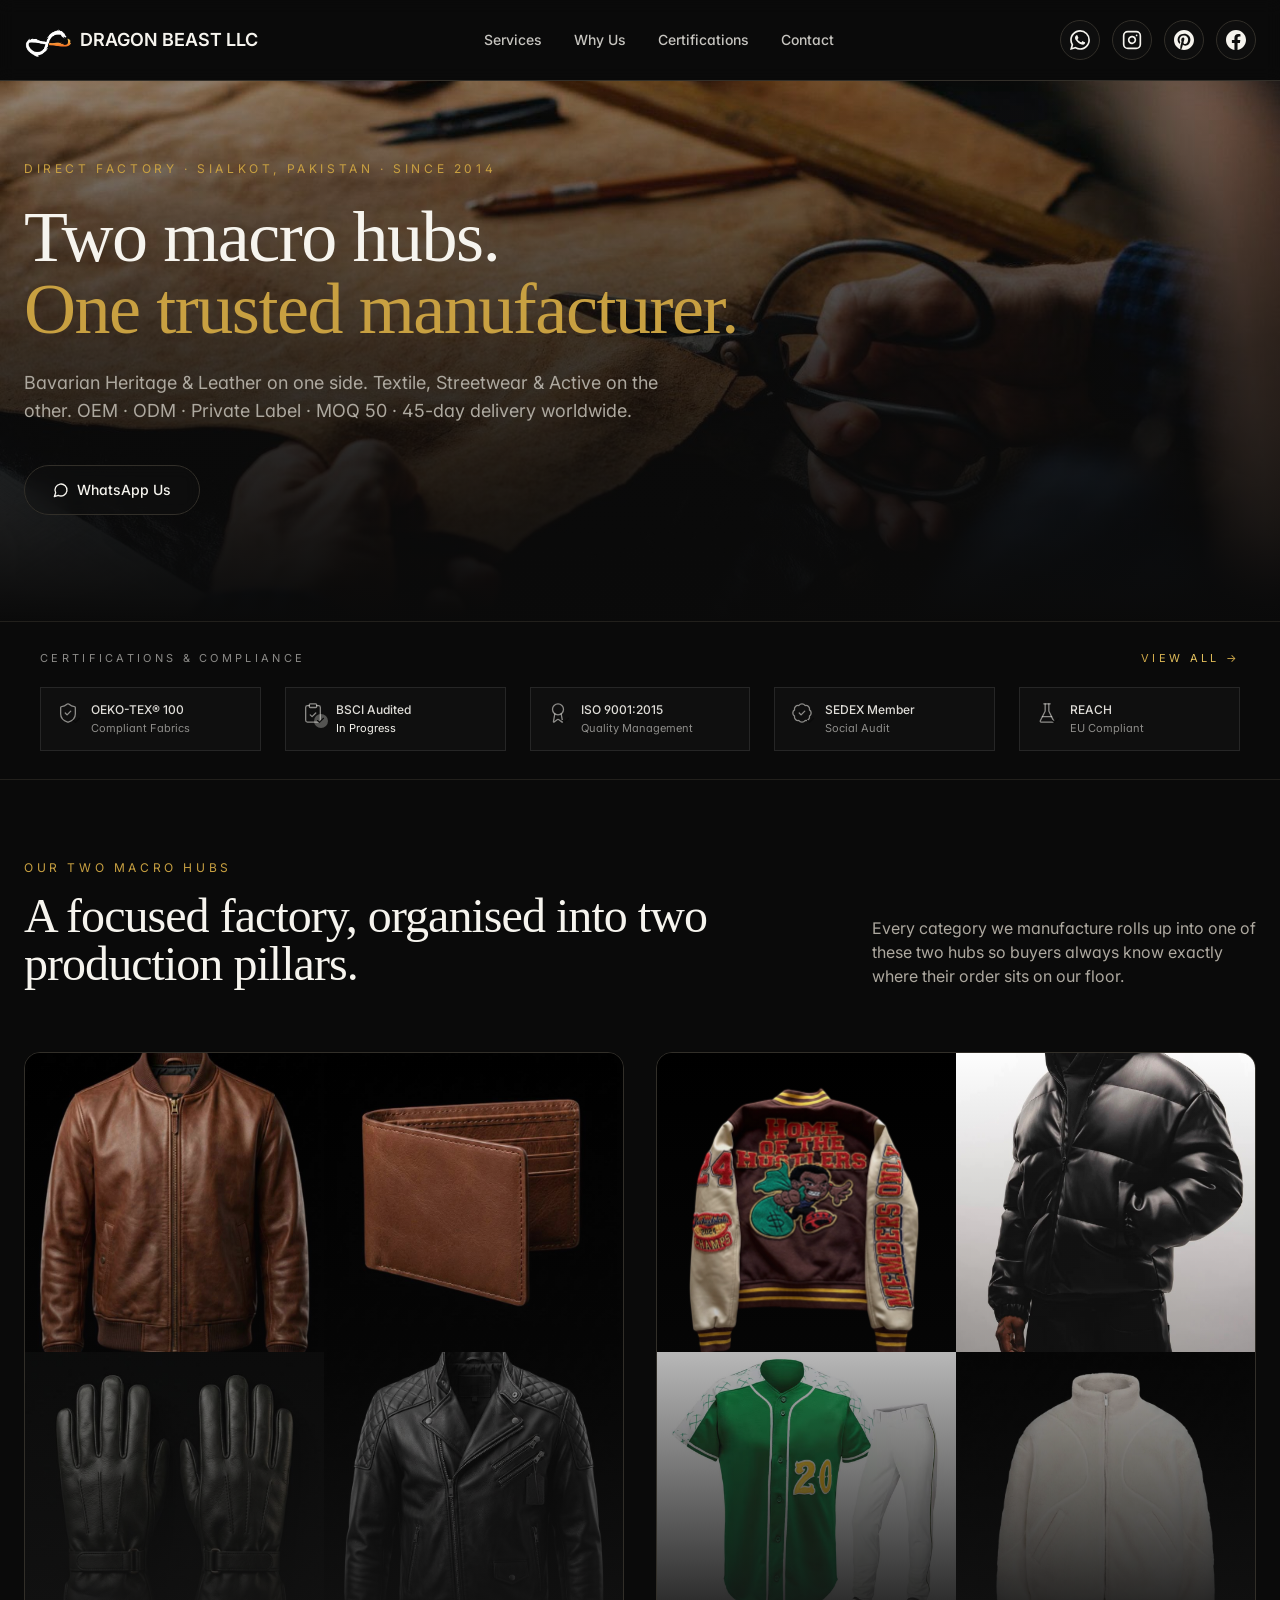
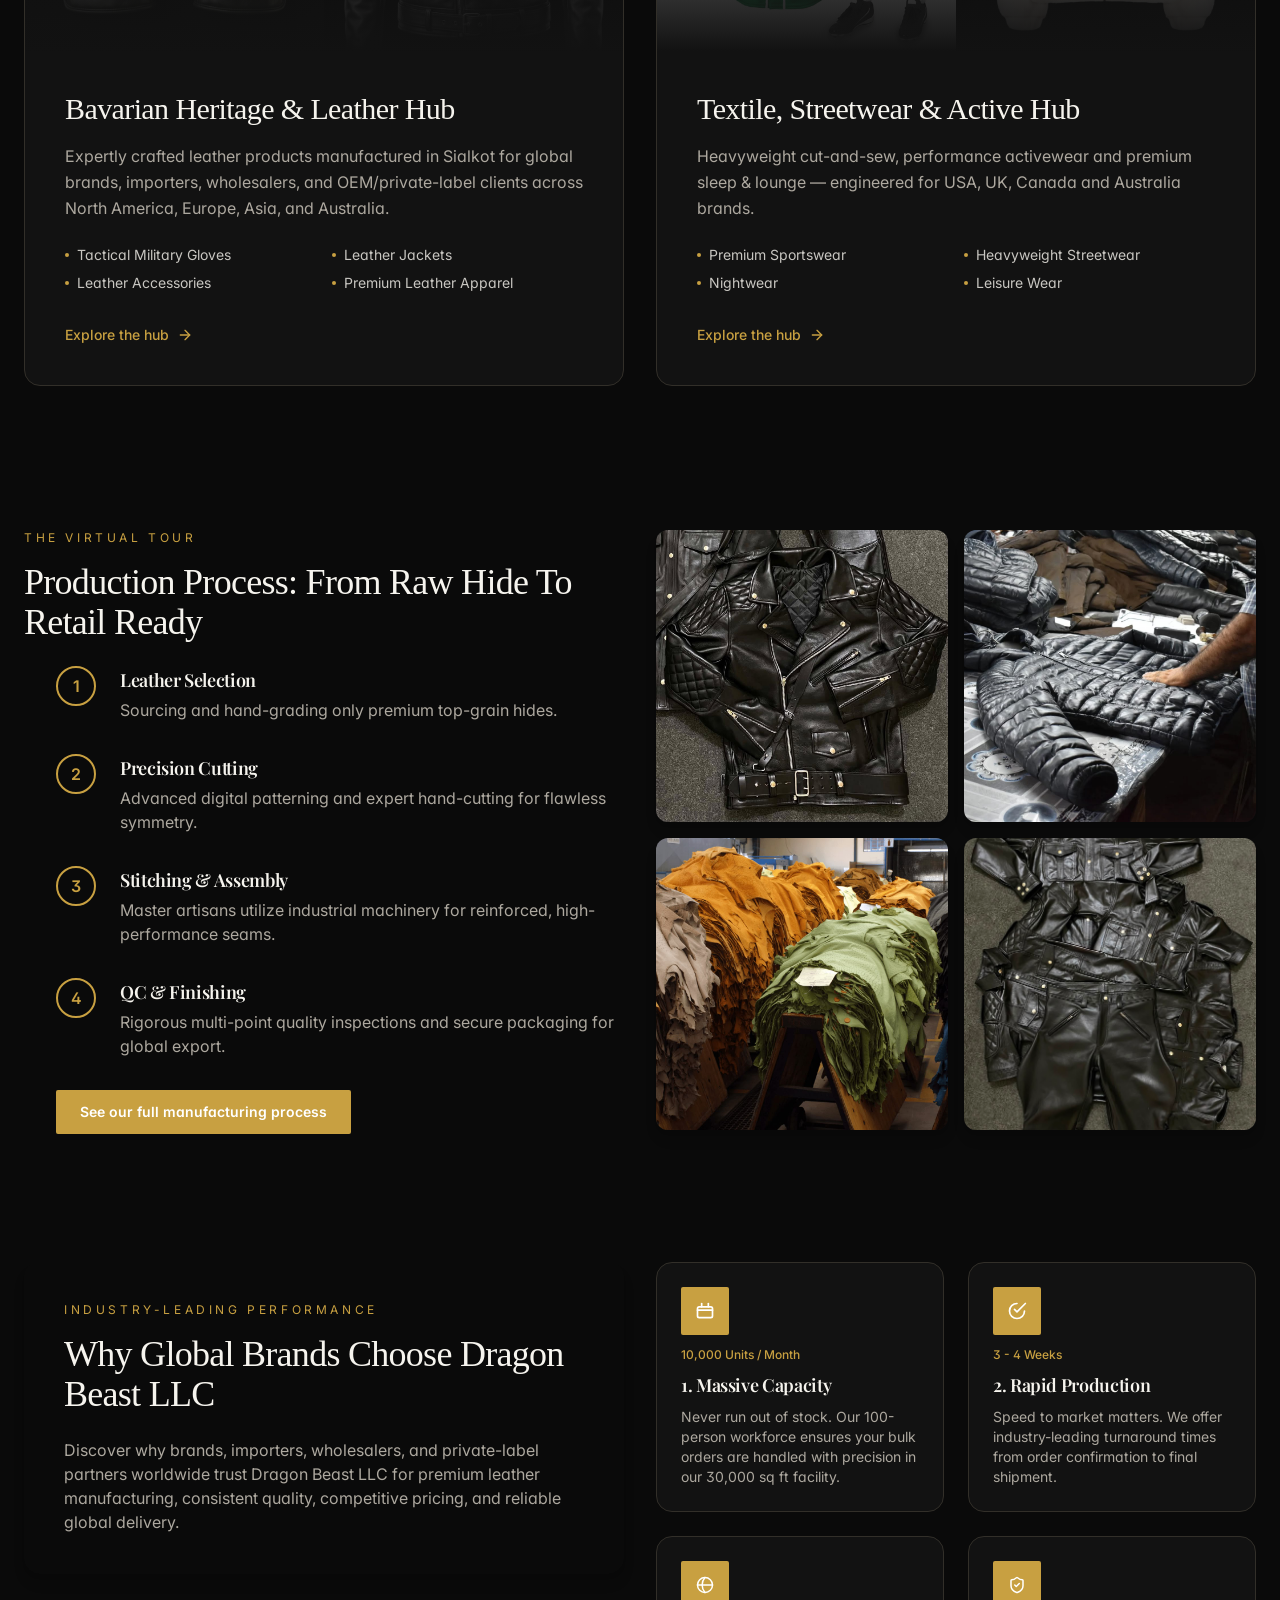
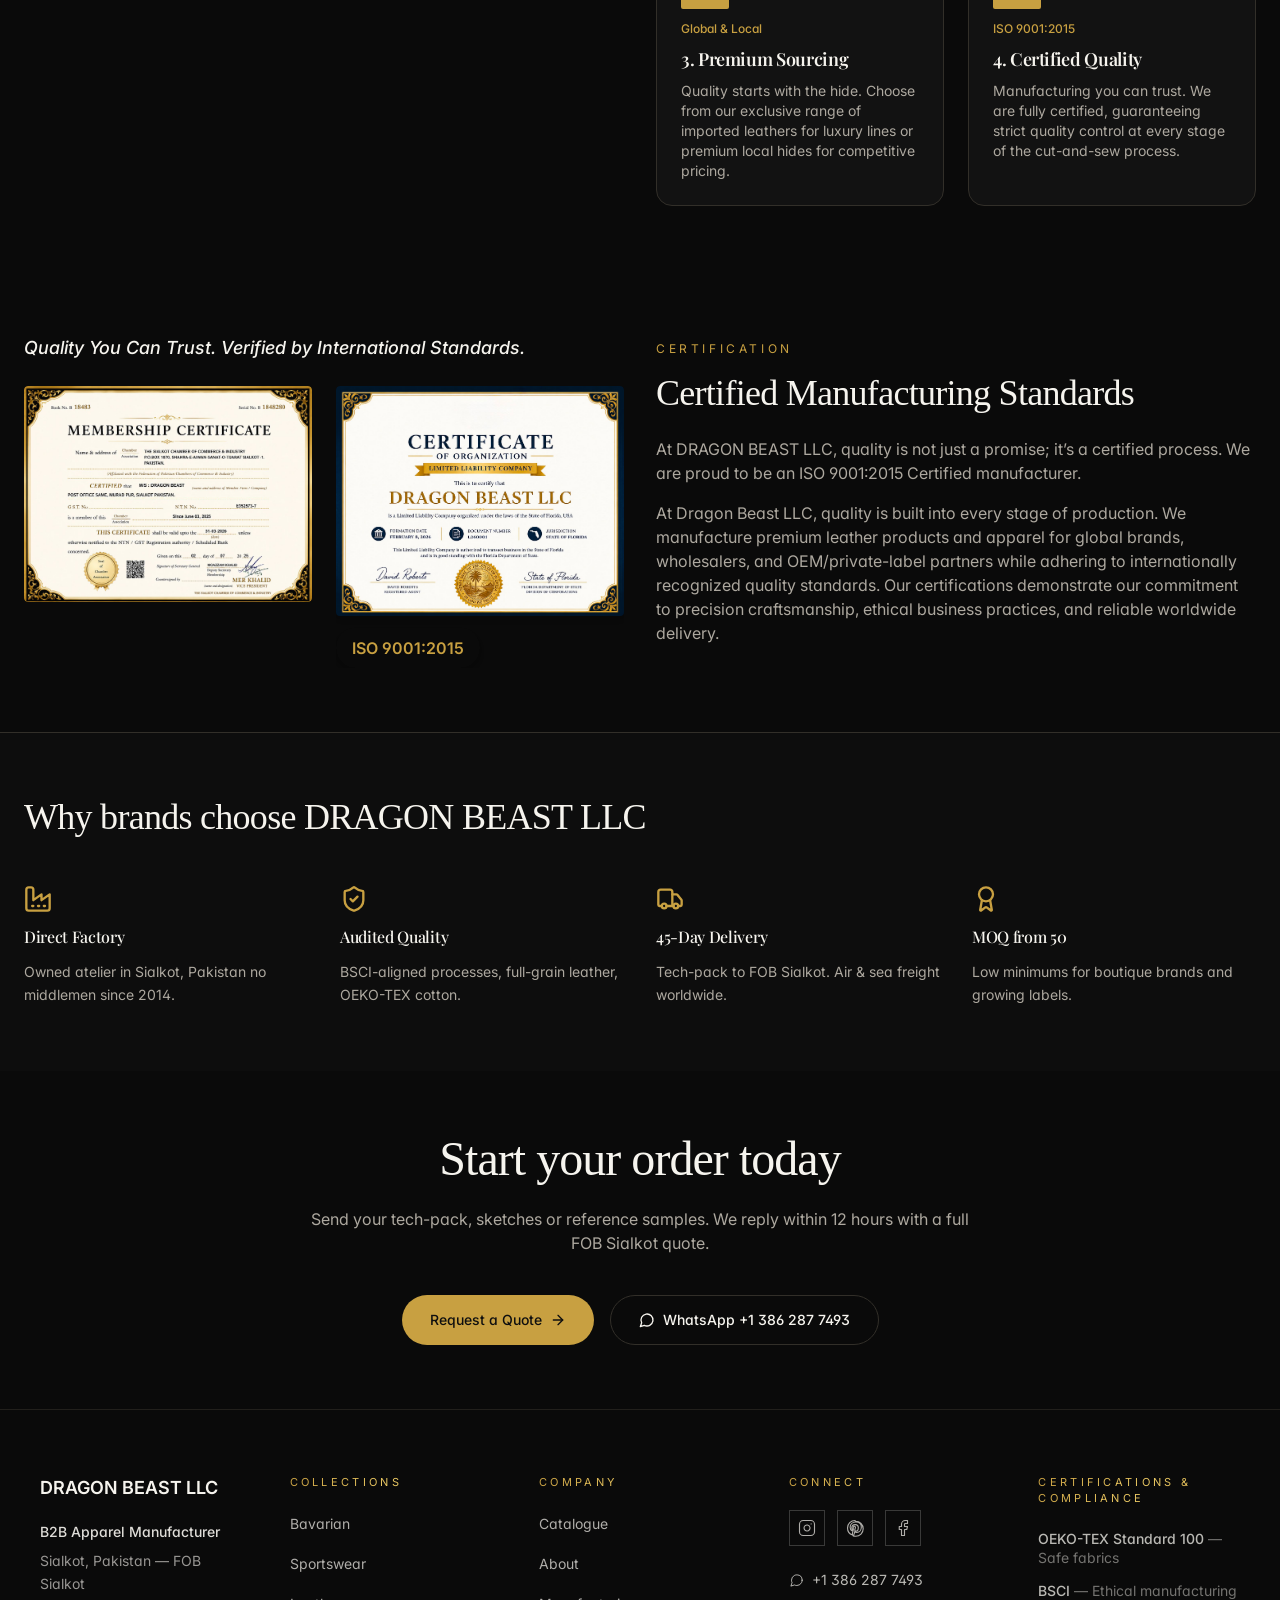
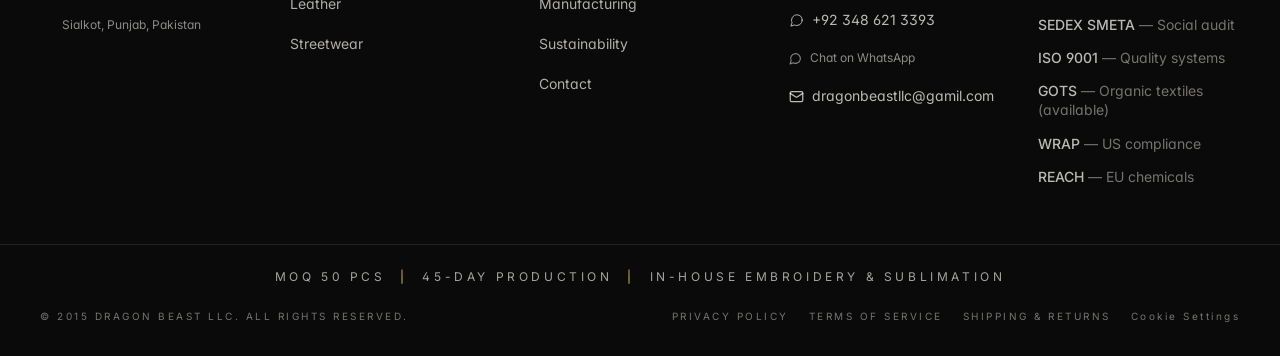
==== zayn/index.html @ 46dbbbf3 "Revert company name to single line on both desktop and mobile" ====
<!DOCTYPE html>
<html lang="en">

<head>
    <meta charset="UTF-8">
    <meta name="viewport" content="width=device-width,initial-scale=1">
    <title>DRAGON BEAST LLC — Premium Apparel Manufacturer, Sialkot</title>
    <meta name="description" content="OEM, ODM &amp; private-label apparel from Sialkot, Pakistan. Bavarian, sportswear, leather, streetwear, leisure &amp; nightwear — exported worldwide.">
    <meta name="author" content="DRAGON BEAST LLC">
    <meta name="keywords" content="apparel manufacturer Pakistan, Sialkot clothing factory, custom clothing manufacturer, OEM apparel manufacturer, ODM clothing supplier, private label apparel Pakistan, wholesale clothing manufacturer, leather jacket manufacturer Sialkot, leather garments exporter Pakistan, premium leatherwear manufacturer, custom leather jackets wholesale, lederhosen manufacturer, Bavarian wear supplier, dirndl manufacturer Pakistan, trachten clothing exporter, sportswear manufacturer Pakistan, custom tracksuits wholesale, gym wear manufacturer, activewear exporter Sialkot, streetwear manufacturer Pakistan, hoodies manufacturer wholesale, custom t-shirts manufacturer, leisurewear supplier, loungewear manufacturer, nightwear manufacturer Pakistan, pyjama manufacturer wholesale, fashion manufacturer Sialkot, garment factory Pakistan, clothing exporter worldwide, small MOQ clothing manufacturer, sustainable apparel manufacturer, ethical clothing factory Pakistan, sublimation printing Sialkot, embroidery clothing manufacturer">
    <meta name="robots" content="index, follow, max-image-preview:large, max-snippet:-1, max-video-preview:-1">
    <meta name="googlebot" content="index, follow">
    <meta name="geo.region" content="PK-PB">
    <meta name="geo.placename" content="Sialkot">
    <meta name="theme-color" content="#0a0a0a">
    <link rel="apple-touch-icon" href="/icon-512x512.png">
    <script>
        // Only expose PWA manifest on admin routes — keeps install option private
        (function() {
            if (location.pathname.toLowerCase().startsWith('/admin')) {
                var l = document.createElement('link');
                l.rel = 'manifest';
                l.href = '/manifest.webmanifest';
                document.head.appendChild(l);
            }
        })();
    </script>
    <link rel="canonical" href="https://www.dragonbeastllc.com/">
    <link rel="alternate" hreflang="en" href="https://www.dragonbeastllc.com/">
    <link rel="alternate" hreflang="de" href="https://www.dragonbeastllc.com/de">
    <link rel="alternate" hreflang="x-default" href="https://www.dragonbeastllc.com/">
    <link rel="preconnect" href="https://fonts.googleapis.com" crossorigin="">
    <link rel="preconnect" href="https://fonts.gstatic.com" crossorigin="">
    <link rel="dns-prefetch" href="https://www.google-analytics.com">
    <link rel="preload" as="style" href="https://fonts.googleapis.com/css2?family=Playfair+Display:wght@400;500;600;700;800;900&amp;family=Inter:wght@300;400;500;600;700&amp;display=swap" onload="this.onload=null;this.rel='stylesheet'"><noscript><link rel="stylesheet" href="https://fonts.googleapis.com/css2?family=Playfair+Display:wght@400;500;600;700;800;900&family=Inter:wght@300;400;500;600;700&display=swap"></noscript>
    <meta name="google-site-verification" content="7PF7PdEanKoQgSvUuCtQNd5hX1J5iLtkBfZZd-5zyyY">
    <script async="" src="https://www.googletagmanager.com/gtag/js?id=G-RV39YH4CPF"></script>
    <script async="" src="https://www.googletagmanager.com/gtag/js?id=AW-18279003993"></script>
    <script>
        window.dataLayer = window.dataLayer || [];

        function gtag() {
            dataLayer.push(arguments);
        }
        window.gtag = gtag;
        gtag('consent', 'default', {
            ad_storage: 'denied',
            ad_user_data: 'denied',
            ad_personalization: 'denied',
            analytics_storage: 'denied',
            functionality_storage: 'granted',
            security_storage: 'granted',
            wait_for_update: 500
        });
        gtag('js', new Date());
        gtag('config', 'G-RV39YH4CPF');
        gtag('config', 'AW-18279003993');
    </script>
    <meta property="og:title" content="DRAGON BEAST LLC — Premium Apparel Manufacturer from Sialkot">
    <meta property="og:description" content="OEM, ODM &amp; Private Label apparel manufacturing. Bavarian, sportswear, leather, streetwear &amp; more — exported worldwide from Sialkot, Pakistan.">
    <meta property="og:url" content="https://www.dragonbeastllc.com/">
    <meta property="og:site_name" content="DRAGON BEAST LLC">
    <meta property="og:type" content="website">
    <meta name="twitter:card" content="summary_large_image">
    <meta name="twitter:title" content="DRAGON BEAST LLC — Premium Apparel Manufacturer from Sialkot">
    <meta name="twitter:description" content="OEM, ODM &amp; Private Label apparel manufacturing exported worldwide.">
    <script type="application/ld+json">
        {
            "@context": "https://schema.org",
            "@type": "Organization",
            "name": "DRAGON BEAST LLC",
            "url": "https://www.dragonbeastllc.com/",
            "logo": "https://www.dragonbeastllc.com/favicon.ico",
            "description": "OEM, ODM and private-label apparel manufacturer based in Sialkot, Pakistan. Bavarian wear, sportswear, leatherwear, streetwear, leisurewear and nightwear exported worldwide.",
            "telephone": "+923204110066",
            "address": {
                "@type": "PostalAddress",
                "addressLocality": "Sialkot",
                "addressRegion": "Punjab",
                "addressCountry": "PK"
            },
            "sameAs": [
                "https://www.instagram.com/dragonbeastllc/",
                "https://www.pinterest.com/Dragon_beast__/pins/",
                "https://www.facebook.com/bzazindustries"
            ]
        }
    </script>
    <script type="application/ld+json">
        {
            "@context": "https://schema.org",
            "@type": "WebSite",
            "name": "DRAGON BEAST LLC",
            "url": "https://www.dragonbeastllc.com/",
            "potentialAction": {
                "@type": "SearchAction",
                "target": "https://www.dragonbeastllc.com/products?q={search_term_string}",
                "query-input": "required name=search_term_string"
            }
        }
    </script>
    <script type="application/ld+json">
        {
            "@context": "https://schema.org",
            "@type": ["LocalBusiness", "ClothingStore"],
            "@id": "https://www.dragonbeastllc.com/#localbusiness",
            "name": "DRAGON BEAST LLC",
            "alternateName": "DRAGON BEAST LLC",
            "legalName": "DRAGON BEAST LLC",
            "image": [
                "https://www.dragonbeastllc.com/og-image.jpg",
                "https://www.dragonbeastllc.com/favicon.ico"
            ],
            "logo": "https://www.dragonbeastllc.com/favicon.ico",
            "url": "https://www.dragonbeastllc.com/",
            "telephone": "+923204110066",
            "email": "dragonbeastllc@gamil.com",
            "priceRange": "$$",
            "slogan": "Premium apparel manufacturing — OEM, ODM and Private Label, exported worldwide.",
            "description": "Premium apparel manufacturer in Sialkot, Pakistan — OEM, ODM and private-label sportswear, leatherwear, streetwear, Bavarian wear, leisurewear and nightwear. Worldwide export to Germany, Austria, UK, USA, UAE and the EU.",
            "foundingDate": "2015",
            "numberOfEmployees": {
                "@type": "QuantitativeValue",
                "minValue": 50,
                "maxValue": 200
            },
            "paymentAccepted": "Bank Transfer, Wire Transfer, Western Union, PayPal, Letter of Credit",
            "currenciesAccepted": "USD, EUR, GBP, AED, PKR",
            "address": {
                "@type": "PostalAddress",
                "streetAddress": "Sialkot Industrial Area",
                "addressLocality": "Sialkot",
                "addressRegion": "Punjab",
                "postalCode": "51310",
                "addressCountry": "PK"
            },
            "geo": {
                "@type": "GeoCoordinates",
                "latitude": 32.4945,
                "longitude": 74.5229
            },
            "openingHoursSpecification": [{
                "@type": "OpeningHoursSpecification",
                "dayOfWeek": ["Monday", "Tuesday", "Wednesday", "Thursday", "Friday", "Saturday"],
                "opens": "09:00",
                "closes": "18:00"
            }],
            "areaServed": [{
                    "@type": "Country",
                    "name": "United States"
                },
                {
                    "@type": "Country",
                    "name": "United Kingdom"
                },
                {
                    "@type": "Country",
                    "name": "Germany"
                },
                {
                    "@type": "Country",
                    "name": "Austria"
                },
                {
                    "@type": "Country",
                    "name": "Netherlands"
                },
                {
                    "@type": "Country",
                    "name": "Belgium"
                },
                {
                    "@type": "Country",
                    "name": "United Arab Emirates"
                },
                {
                    "@type": "Country",
                    "name": "Australia"
                },
                {
                    "@type": "Country",
                    "name": "Canada"
                },
                {
                    "@type": "Country",
                    "name": "France"
                },
                {
                    "@type": "Country",
                    "name": "Italy"
                },
                {
                    "@type": "Country",
                    "name": "Saudi Arabia"
                },
                {
                    "@type": "Country",
                    "name": "Switzerland"
                }
            ],
            "contactPoint": [{
                    "@type": "ContactPoint",
                    "telephone": "+923204110066",
                    "contactType": "sales",
                    "email": "dragonbeastllc@gamil.com",
                    "areaServed": ["US", "GB", "DE", "AT", "NL", "BE", "AE", "AU", "CA", "FR", "IT", "SA", "CH", "PK"],
                    "availableLanguage": ["English", "Urdu", "German"]
                },
                {
                    "@type": "ContactPoint",
                    "telephone": "+923204110066",
                    "contactType": "customer support",
                    "email": "dragonbeastllc@gamil.com",
                    "availableLanguage": ["English", "Urdu"]
                },
                {
                    "@type": "ContactPoint",
                    "telephone": "+923486213393",
                    "contactType": "sales",
                    "email": "dragonbeastllc@gamil.com",
                    "availableLanguage": ["English", "Urdu"]
                }
            ],
            "knowsAbout": [
                "OEM apparel manufacturing",
                "ODM private label clothing",
                "Custom sportswear production",
                "Lederhosen and Dirndl manufacturing",
                "Bavarian Trachten production",
                "Leather jacket manufacturing",
                "Streetwear cut and sew",
                "Heavyweight hoodies",
                "Cashmere loungewear",
                "Mulberry silk pajamas",
                "Sublimation printing",
                "Embroidery and tech-pack development"
            ],
            "makesOffer": [{
                    "@type": "Offer",
                    "name": "Bavarian Wear",
                    "url": "https://www.dragonbeastllc.com/products/bavarian-wear"
                },
                {
                    "@type": "Offer",
                    "name": "Sportswear",
                    "url": "https://www.dragonbeastllc.com/products/sportswear"
                },
                {
                    "@type": "Offer",
                    "name": "Leatherwear",
                    "url": "https://www.dragonbeastllc.com/products/leatherwear"
                },
                {
                    "@type": "Offer",
                    "name": "Streetwear",
                    "url": "https://www.dragonbeastllc.com/products/streetwear"
                },
                {
                    "@type": "Offer",
                    "name": "Leisurewear",
                    "url": "https://www.dragonbeastllc.com/products/leisurewear"
                },
                {
                    "@type": "Offer",
                    "name": "Nightwear",
                    "url": "https://www.dragonbeastllc.com/products/nightwear"
                }
            ],
            "hasOfferCatalog": {
                "@type": "OfferCatalog",
                "name": "DRAGON BEAST LLC Product Categories",
                "itemListElement": [{
                        "@type": "OfferCatalog",
                        "name": "Bavarian Wear",
                        "url": "https://www.dragonbeastllc.com/products/bavarian-wear",
                        "itemListElement": [{
                                "@type": "Offer",
                                "itemOffered": {
                                    "@type": "Product",
                                    "name": "Lederhosen"
                                }
                            },
                            {
                                "@type": "Offer",
                                "itemOffered": {
                                    "@type": "Product",
                                    "name": "Dirndl"
                                }
                            },
                            {
                                "@type": "Offer",
                                "itemOffered": {
                                    "@type": "Product",
                                    "name": "Trachten Shirts"
                                }
                            }
                        ]
                    },
                    {
                        "@type": "OfferCatalog",
                        "name": "Sportswear",
                        "url": "https://www.dragonbeastllc.com/products/sportswear",
                        "itemListElement": [{
                                "@type": "Offer",
                                "itemOffered": {
                                    "@type": "Product",
                                    "name": "Sublimated Jerseys"
                                }
                            },
                            {
                                "@type": "Offer",
                                "itemOffered": {
                                    "@type": "Product",
                                    "name": "Tracksuits"
                                }
                            },
                            {
                                "@type": "Offer",
                                "itemOffered": {
                                    "@type": "Product",
                                    "name": "Compression Wear"
                                }
                            }
                        ]
                    },
                    {
                        "@type": "OfferCatalog",
                        "name": "Leatherwear",
                        "url": "https://www.dragonbeastllc.com/products/leatherwear",
                        "itemListElement": [{
                                "@type": "Offer",
                                "itemOffered": {
                                    "@type": "Product",
                                    "name": "Biker Jackets"
                                }
                            },
                            {
                                "@type": "Offer",
                                "itemOffered": {
                                    "@type": "Product",
                                    "name": "Napa Moto Jackets"
                                }
                            },
                            {
                                "@type": "Offer",
                                "itemOffered": {
                                    "@type": "Product",
                                    "name": "Leather Trousers"
                                }
                            }
                        ]
                    },
                    {
                        "@type": "OfferCatalog",
                        "name": "Streetwear",
                        "url": "https://www.dragonbeastllc.com/products/streetwear",
                        "itemListElement": [{
                                "@type": "Offer",
                                "itemOffered": {
                                    "@type": "Product",
                                    "name": "Heavyweight Hoodies"
                                }
                            },
                            {
                                "@type": "Offer",
                                "itemOffered": {
                                    "@type": "Product",
                                    "name": "Boxy Tees"
                                }
                            },
                            {
                                "@type": "Offer",
                                "itemOffered": {
                                    "@type": "Product",
                                    "name": "Cargo Pants"
                                }
                            }
                        ]
                    },
                    {
                        "@type": "OfferCatalog",
                        "name": "Leisurewear",
                        "url": "https://www.dragonbeastllc.com/products/leisurewear",
                        "itemListElement": [{
                                "@type": "Offer",
                                "itemOffered": {
                                    "@type": "Product",
                                    "name": "Cashmere Lounge Sets"
                                }
                            },
                            {
                                "@type": "Offer",
                                "itemOffered": {
                                    "@type": "Product",
                                    "name": "Organic Cotton Co-ords"
                                }
                            }
                        ]
                    },
                    {
                        "@type": "OfferCatalog",
                        "name": "Nightwear",
                        "url": "https://www.dragonbeastllc.com/products/nightwear",
                        "itemListElement": [{
                                "@type": "Offer",
                                "itemOffered": {
                                    "@type": "Product",
                                    "name": "Mulberry Silk Pajamas"
                                }
                            },
                            {
                                "@type": "Offer",
                                "itemOffered": {
                                    "@type": "Product",
                                    "name": "Satin Robes"
                                }
                            }
                        ]
                    }
                ]
            },
            "sameAs": [
                "https://www.instagram.com/dragonbeastllc/",
                "https://www.pinterest.com/Dragon_beast__/pins/",
                "https://www.facebook.com/bzazindustries"
            ]
        }
    </script>
    <script type="module" crossorigin="" src="/assets/index-DJBWkAdo.js"></script>
    <link rel="modulepreload" crossorigin="" href="/assets/react-vendor-j4LC0Ytn.js">
    <link rel="modulepreload" crossorigin="" href="/assets/ui-vendor-CJuUVvev.js">
    <link rel="modulepreload" crossorigin="" href="/assets/query-vendor-CKG73L5z.js">
    <link rel="stylesheet" href="index-DHzSqGhm.css">
    <style type="text/css">
        :where([data-sonner-toaster][dir=ltr]),
        :where(html[dir=ltr]) {
            --toast-icon-margin-start: -3px;
            --toast-icon-margin-end: 4px;
            --toast-svg-margin-start: -1px;
            --toast-svg-margin-end: 0px;
            --toast-button-margin-start: auto;
            --toast-button-margin-end: 0;
            --toast-close-button-start: 0;
            --toast-close-button-end: unset;
            --toast-close-button-transform: translate(-35%, -35%)
        }

        :where([data-sonner-toaster][dir=rtl]),
        :where(html[dir=rtl]) {
            --toast-icon-margin-start: 4px;
            --toast-icon-margin-end: -3px;
            --toast-svg-margin-start: 0px;
            --toast-svg-margin-end: -1px;
            --toast-button-margin-start: 0;
            --toast-button-margin-end: auto;
            --toast-close-button-start: unset;
            --toast-close-button-end: 0;
            --toast-close-button-transform: translate(35%, -35%)
        }

        :where([data-sonner-toaster]) {
            position: fixed;
            width: var(--width);
            font-family: ui-sans-serif, system-ui, -apple-system, BlinkMacSystemFont, Segoe UI, Roboto, Helvetica Neue, Arial, Noto Sans, sans-serif, Apple Color Emoji, Segoe UI Emoji, Segoe UI Symbol, Noto Color Emoji;
            --gray1: hsl(0, 0%, 99%);
            --gray2: hsl(0, 0%, 97.3%);
            --gray3: hsl(0, 0%, 95.1%);
            --gray4: hsl(0, 0%, 93%);
            --gray5: hsl(0, 0%, 90.9%);
            --gray6: hsl(0, 0%, 88.7%);
            --gray7: hsl(0, 0%, 85.8%);
            --gray8: hsl(0, 0%, 78%);
            --gray9: hsl(0, 0%, 56.1%);
            --gray10: hsl(0, 0%, 52.3%);
            --gray11: hsl(0, 0%, 43.5%);
            --gray12: hsl(0, 0%, 9%);
            --border-radius: 8px;
            box-sizing: border-box;
            padding: 0;
            margin: 0;
            list-style: none;
            outline: 0;
            z-index: 999999999;
            transition: transform .4s ease
        }

        :where([data-sonner-toaster][data-lifted=true]) {
            transform: translateY(-10px)
        }

        @media (hover:none) and (pointer:coarse) {
            :where([data-sonner-toaster][data-lifted=true]) {
                transform: none
            }
        }

        :where([data-sonner-toaster][data-x-position=right]) {
            right: var(--offset-right)
        }

        :where([data-sonner-toaster][data-x-position=left]) {
            left: var(--offset-left)
        }

        :where([data-sonner-toaster][data-x-position=center]) {
            left: 50%;
            transform: translate(-50%)
        }

        :where([data-sonner-toaster][data-y-position=top]) {
            top: var(--offset-top)
        }

        :where([data-sonner-toaster][data-y-position=bottom]) {
            bottom: var(--offset-bottom)
        }

        :where([data-sonner-toast]) {
            --y: translateY(100%);
            --lift-amount: calc(var(--lift) * var(--gap));
            z-index: var(--z-index);
            position: absolute;
            opacity: 0;
            transform: var(--y);
            filter: blur(0);
            touch-action: none;
            transition: transform .4s, opacity .4s, height .4s, box-shadow .2s;
            box-sizing: border-box;
            outline: 0;
            overflow-wrap: anywhere
        }

        :where([data-sonner-toast][data-styled=true]) {
            padding: 16px;
            background: var(--normal-bg);
            border: 1px solid var(--normal-border);
            color: var(--normal-text);
            border-radius: var(--border-radius);
            box-shadow: 0 4px 12px #0000001a;
            width: var(--width);
            font-size: 13px;
            display: flex;
            align-items: center;
            gap: 6px
        }

        :where([data-sonner-toast]:focus-visible) {
            box-shadow: 0 4px 12px #0000001a, 0 0 0 2px #0003
        }

        :where([data-sonner-toast][data-y-position=top]) {
            top: 0;
            --y: translateY(-100%);
            --lift: 1;
            --lift-amount: calc(1 * var(--gap))
        }

        :where([data-sonner-toast][data-y-position=bottom]) {
            bottom: 0;
            --y: translateY(100%);
            --lift: -1;
            --lift-amount: calc(var(--lift) * var(--gap))
        }

        :where([data-sonner-toast]) :where([data-description]) {
            font-weight: 400;
            line-height: 1.4;
            color: inherit
        }

        :where([data-sonner-toast]) :where([data-title]) {
            font-weight: 500;
            line-height: 1.5;
            color: inherit
        }

        :where([data-sonner-toast]) :where([data-icon]) {
            display: flex;
            height: 16px;
            width: 16px;
            position: relative;
            justify-content: flex-start;
            align-items: center;
            flex-shrink: 0;
            margin-left: var(--toast-icon-margin-start);
            margin-right: var(--toast-icon-margin-end)
        }

        :where([data-sonner-toast][data-promise=true]) :where([data-icon])>svg {
            opacity: 0;
            transform: scale(.8);
            transform-origin: center;
            animation: sonner-fade-in .3s ease forwards
        }

        :where([data-sonner-toast]) :where([data-icon])>* {
            flex-shrink: 0
        }

        :where([data-sonner-toast]) :where([data-icon]) svg {
            margin-left: var(--toast-svg-margin-start);
            margin-right: var(--toast-svg-margin-end)
        }

        :where([data-sonner-toast]) :where([data-content]) {
            display: flex;
            flex-direction: column;
            gap: 2px
        }

        [data-sonner-toast][data-styled=true] [data-button] {
            border-radius: 4px;
            padding-left: 8px;
            padding-right: 8px;
            height: 24px;
            font-size: 12px;
            color: var(--normal-bg);
            background: var(--normal-text);
            margin-left: var(--toast-button-margin-start);
            margin-right: var(--toast-button-margin-end);
            border: none;
            cursor: pointer;
            outline: 0;
            display: flex;
            align-items: center;
            flex-shrink: 0;
            transition: opacity .4s, box-shadow .2s
        }

        :where([data-sonner-toast]) :where([data-button]):focus-visible {
            box-shadow: 0 0 0 2px #0006
        }

        :where([data-sonner-toast]) :where([data-button]):first-of-type {
            margin-left: var(--toast-button-margin-start);
            margin-right: var(--toast-button-margin-end)
        }

        :where([data-sonner-toast]) :where([data-cancel]) {
            color: var(--normal-text);
            background: rgba(0, 0, 0, .08)
        }

        :where([data-sonner-toast][data-theme=dark]) :where([data-cancel]) {
            background: rgba(255, 255, 255, .3)
        }

        :where([data-sonner-toast]) :where([data-close-button]) {
            position: absolute;
            left: var(--toast-close-button-start);
            right: var(--toast-close-button-end);
            top: 0;
            height: 20px;
            width: 20px;
            display: flex;
            justify-content: center;
            align-items: center;
            padding: 0;
            color: var(--gray12);
            border: 1px solid var(--gray4);
            transform: var(--toast-close-button-transform);
            border-radius: 50%;
            cursor: pointer;
            z-index: 1;
            transition: opacity .1s, background .2s, border-color .2s
        }

        [data-sonner-toast] [data-close-button] {
            background: var(--gray1)
        }

        :where([data-sonner-toast]) :where([data-close-button]):focus-visible {
            box-shadow: 0 4px 12px #0000001a, 0 0 0 2px #0003
        }

        :where([data-sonner-toast]) :where([data-disabled=true]) {
            cursor: not-allowed
        }

        :where([data-sonner-toast]):hover :where([data-close-button]):hover {
            background: var(--gray2);
            border-color: var(--gray5)
        }

        :where([data-sonner-toast][data-swiping=true]):before {
            content: "";
            position: absolute;
            left: -50%;
            right: -50%;
            height: 100%;
            z-index: -1
        }

        :where([data-sonner-toast][data-y-position=top][data-swiping=true]):before {
            bottom: 50%;
            transform: scaleY(3) translateY(50%)
        }

        :where([data-sonner-toast][data-y-position=bottom][data-swiping=true]):before {
            top: 50%;
            transform: scaleY(3) translateY(-50%)
        }

        :where([data-sonner-toast][data-swiping=false][data-removed=true]):before {
            content: "";
            position: absolute;
            inset: 0;
            transform: scaleY(2)
        }

        :where([data-sonner-toast]):after {
            content: "";
            position: absolute;
            left: 0;
            height: calc(var(--gap) + 1px);
            bottom: 100%;
            width: 100%
        }

        :where([data-sonner-toast][data-mounted=true]) {
            --y: translateY(0);
            opacity: 1
        }

        :where([data-sonner-toast][data-expanded=false][data-front=false]) {
            --scale: var(--toasts-before) * .05 + 1;
            --y: translateY(calc(var(--lift-amount) * var(--toasts-before))) scale(calc(-1 * var(--scale)));
            height: var(--front-toast-height)
        }

        :where([data-sonner-toast])>* {
            transition: opacity .4s
        }

        :where([data-sonner-toast][data-expanded=false][data-front=false][data-styled=true])>* {
            opacity: 0
        }

        :where([data-sonner-toast][data-visible=false]) {
            opacity: 0;
            pointer-events: none
        }

        :where([data-sonner-toast][data-mounted=true][data-expanded=true]) {
            --y: translateY(calc(var(--lift) * var(--offset)));
            height: var(--initial-height)
        }

        :where([data-sonner-toast][data-removed=true][data-front=true][data-swipe-out=false]) {
            --y: translateY(calc(var(--lift) * -100%));
            opacity: 0
        }

        :where([data-sonner-toast][data-removed=true][data-front=false][data-swipe-out=false][data-expanded=true]) {
            --y: translateY(calc(var(--lift) * var(--offset) + var(--lift) * -100%));
            opacity: 0
        }

        :where([data-sonner-toast][data-removed=true][data-front=false][data-swipe-out=false][data-expanded=false]) {
            --y: translateY(40%);
            opacity: 0;
            transition: transform .5s, opacity .2s
        }

        :where([data-sonner-toast][data-removed=true][data-front=false]):before {
            height: calc(var(--initial-height) + 20%)
        }

        [data-sonner-toast][data-swiping=true] {
            transform: var(--y) translateY(var(--swipe-amount-y, 0)) translate(var(--swipe-amount-x, 0));
            transition: none
        }

        [data-sonner-toast][data-swiped=true] {
            user-select: none
        }

        [data-sonner-toast][data-swipe-out=true][data-y-position=bottom],
        [data-sonner-toast][data-swipe-out=true][data-y-position=top] {
            animation-duration: .2s;
            animation-timing-function: ease-out;
            animation-fill-mode: forwards
        }

        [data-sonner-toast][data-swipe-out=true][data-swipe-direction=left] {
            animation-name: swipe-out-left
        }

        [data-sonner-toast][data-swipe-out=true][data-swipe-direction=right] {
            animation-name: swipe-out-right
        }

        [data-sonner-toast][data-swipe-out=true][data-swipe-direction=up] {
            animation-name: swipe-out-up
        }

        [data-sonner-toast][data-swipe-out=true][data-swipe-direction=down] {
            animation-name: swipe-out-down
        }

        @keyframes swipe-out-left {
            0% {
                transform: var(--y) translate(var(--swipe-amount-x));
                opacity: 1
            }
            to {
                transform: var(--y) translate(calc(var(--swipe-amount-x) - 100%));
                opacity: 0
            }
        }

        @keyframes swipe-out-right {
            0% {
                transform: var(--y) translate(var(--swipe-amount-x));
                opacity: 1
            }
            to {
                transform: var(--y) translate(calc(var(--swipe-amount-x) + 100%));
                opacity: 0
            }
        }

        @keyframes swipe-out-up {
            0% {
                transform: var(--y) translateY(var(--swipe-amount-y));
                opacity: 1
            }
            to {
                transform: var(--y) translateY(calc(var(--swipe-amount-y) - 100%));
                opacity: 0
            }
        }

        @keyframes swipe-out-down {
            0% {
                transform: var(--y) translateY(var(--swipe-amount-y));
                opacity: 1
            }
            to {
                transform: var(--y) translateY(calc(var(--swipe-amount-y) + 100%));
                opacity: 0
            }
        }

        @media (max-width:600px) {
            [data-sonner-toaster] {
                position: fixed;
                right: var(--mobile-offset-right);
                left: var(--mobile-offset-left);
                width: 100%
            }
            [data-sonner-toaster][dir=rtl] {
                left: calc(var(--mobile-offset-left) * -1)
            }
            [data-sonner-toaster] [data-sonner-toast] {
                left: 0;
                right: 0;
                width: calc(100% - var(--mobile-offset-left) * 2)
            }
            [data-sonner-toaster][data-x-position=left] {
                left: var(--mobile-offset-left)
            }
            [data-sonner-toaster][data-y-position=bottom] {
                bottom: var(--mobile-offset-bottom)
            }
            [data-sonner-toaster][data-y-position=top] {
                top: var(--mobile-offset-top)
            }
            [data-sonner-toaster][data-x-position=center] {
                left: var(--mobile-offset-left);
                right: var(--mobile-offset-right);
                transform: none
            }
        }

        [data-sonner-toaster][data-theme=light] {
            --normal-bg: #fff;
            --normal-border: var(--gray4);
            --normal-text: var(--gray12);
            --success-bg: hsl(143, 85%, 96%);
            --success-border: hsl(145, 92%, 91%);
            --success-text: hsl(140, 100%, 27%);
            --info-bg: hsl(208, 100%, 97%);
            --info-border: hsl(221, 91%, 91%);
            --info-text: hsl(210, 92%, 45%);
            --warning-bg: hsl(49, 100%, 97%);
            --warning-border: hsl(49, 91%, 91%);
            --warning-text: hsl(31, 92%, 45%);
            --error-bg: hsl(359, 100%, 97%);
            --error-border: hsl(359, 100%, 94%);
            --error-text: hsl(360, 100%, 45%)
        }

        [data-sonner-toaster][data-theme=light] [data-sonner-toast][data-invert=true] {
            --normal-bg: #000;
            --normal-border: hsl(0, 0%, 20%);
            --normal-text: var(--gray1)
        }

        [data-sonner-toaster][data-theme=dark] [data-sonner-toast][data-invert=true] {
            --normal-bg: #fff;
            --normal-border: var(--gray3);
            --normal-text: var(--gray12)
        }

        [data-sonner-toaster][data-theme=dark] {
            --normal-bg: #000;
            --normal-bg-hover: hsl(0, 0%, 12%);
            --normal-border: hsl(0, 0%, 20%);
            --normal-border-hover: hsl(0, 0%, 25%);
            --normal-text: var(--gray1);
            --success-bg: hsl(150, 100%, 6%);
            --success-border: hsl(147, 100%, 12%);
            --success-text: hsl(150, 86%, 65%);
            --info-bg: hsl(215, 100%, 6%);
            --info-border: hsl(223, 100%, 12%);
            --info-text: hsl(216, 87%, 65%);
            --warning-bg: hsl(64, 100%, 6%);
            --warning-border: hsl(60, 100%, 12%);
            --warning-text: hsl(46, 87%, 65%);
            --error-bg: hsl(358, 76%, 10%);
            --error-border: hsl(357, 89%, 16%);
            --error-text: hsl(358, 100%, 81%)
        }

        [data-sonner-toaster][data-theme=dark] [data-sonner-toast] [data-close-button] {
            background: var(--normal-bg);
            border-color: var(--normal-border);
            color: var(--normal-text)
        }

        [data-sonner-toaster][data-theme=dark] [data-sonner-toast] [data-close-button]:hover {
            background: var(--normal-bg-hover);
            border-color: var(--normal-border-hover)
        }

        [data-rich-colors=true][data-sonner-toast][data-type=success],
        [data-rich-colors=true][data-sonner-toast][data-type=success] [data-close-button] {
            background: var(--success-bg);
            border-color: var(--success-border);
            color: var(--success-text)
        }

        [data-rich-colors=true][data-sonner-toast][data-type=info],
        [data-rich-colors=true][data-sonner-toast][data-type=info] [data-close-button] {
            background: var(--info-bg);
            border-color: var(--info-border);
            color: var(--info-text)
        }

        [data-rich-colors=true][data-sonner-toast][data-type=warning],
        [data-rich-colors=true][data-sonner-toast][data-type=warning] [data-close-button] {
            background: var(--warning-bg);
            border-color: var(--warning-border);
            color: var(--warning-text)
        }

        [data-rich-colors=true][data-sonner-toast][data-type=error],
        [data-rich-colors=true][data-sonner-toast][data-type=error] [data-close-button] {
            background: var(--error-bg);
            border-color: var(--error-border);
            color: var(--error-text)
        }

        .sonner-loading-wrapper {
            --size: 16px;
            height: var(--size);
            width: var(--size);
            position: absolute;
            inset: 0;
            z-index: 10
        }

        .sonner-loading-wrapper[data-visible=false] {
            transform-origin: center;
            animation: sonner-fade-out .2s ease forwards
        }

        .sonner-spinner {
            position: relative;
            top: 50%;
            left: 50%;
            height: var(--size);
            width: var(--size)
        }

        .sonner-loading-bar {
            animation: sonner-spin 1.2s linear infinite;
            background: var(--gray11);
            border-radius: 6px;
            height: 8%;
            left: -10%;
            position: absolute;
            top: -3.9%;
            width: 24%
        }

        .sonner-loading-bar:nth-child(1) {
            animation-delay: -1.2s;
            transform: rotate(.0001deg) translate(146%)
        }

        .sonner-loading-bar:nth-child(2) {
            animation-delay: -1.1s;
            transform: rotate(30deg) translate(146%)
        }

        .sonner-loading-bar:nth-child(3) {
            animation-delay: -1s;
            transform: rotate(60deg) translate(146%)
        }

        .sonner-loading-bar:nth-child(4) {
            animation-delay: -.9s;
            transform: rotate(90deg) translate(146%)
        }

        .sonner-loading-bar:nth-child(5) {
            animation-delay: -.8s;
            transform: rotate(120deg) translate(146%)
        }

        .sonner-loading-bar:nth-child(6) {
            animation-delay: -.7s;
            transform: rotate(150deg) translate(146%)
        }

        .sonner-loading-bar:nth-child(7) {
            animation-delay: -.6s;
            transform: rotate(180deg) translate(146%)
        }

        .sonner-loading-bar:nth-child(8) {
            animation-delay: -.5s;
            transform: rotate(210deg) translate(146%)
        }

        .sonner-loading-bar:nth-child(9) {
            animation-delay: -.4s;
            transform: rotate(240deg) translate(146%)
        }

        .sonner-loading-bar:nth-child(10) {
            animation-delay: -.3s;
            transform: rotate(270deg) translate(146%)
        }

        .sonner-loading-bar:nth-child(11) {
            animation-delay: -.2s;
            transform: rotate(300deg) translate(146%)
        }

        .sonner-loading-bar:nth-child(12) {
            animation-delay: -.1s;
            transform: rotate(330deg) translate(146%)
        }

        @keyframes sonner-fade-in {
            0% {
                opacity: 0;
                transform: scale(.8)
            }
            to {
                opacity: 1;
                transform: scale(1)
            }
        }

        @keyframes sonner-fade-out {
            0% {
                opacity: 1;
                transform: scale(1)
            }
            to {
                opacity: 0;
                transform: scale(.8)
            }
        }

        @keyframes sonner-spin {
            0% {
                opacity: 1
            }
            to {
                opacity: .15
            }
        }

        @media (prefers-reduced-motion) {
            .sonner-loading-bar,
            [data-sonner-toast],
            [data-sonner-toast]>* {
                transition: none !important;
                animation: none !important
            }
        }

        .sonner-loader {
            position: absolute;
            top: 50%;
            left: 50%;
            transform: translate(-50%, -50%);
            transform-origin: center;
            transition: opacity .2s, transform .2s
        }

        .sonner-loader[data-visible=false] {
            opacity: 0;
            transform: scale(.8) translate(-50%, -50%)
        }
    </style>
    <script defer src="/~flock.js" data-proxy-url="/~api/analytics"></script>
    <script defer src="/__l5e/events.js" data-artifact-kind="cf_deployment_id" data-artifact-id="4bcc3330-51e7-42e5-bff5-50ab4de3e07a" data-commit-sha="b4519c75a544f7f5e1f3e80bedcd6ef4b23ca7ef" data-context-token="v1.[base64].VTSILV4TDF59libqZdMg-HKg9c0khJs_2I6xX5wrdck"></script>
    <meta property="og:image" content="https://pub-bb2e103a32db4e198524a2e9ed8f35b4.r2.dev/c413500d-06d1-428d-9d92-dba2b0034e4d/id-preview-b4519c75--da72a40a-7df3-44c3-a72d-f180d9ffcd25.lovable.app-1782890934806.png">
    <meta name="twitter:image" content="https://pub-bb2e103a32db4e198524a2e9ed8f35b4.r2.dev/c413500d-06d1-428d-9d92-dba2b0034e4d/id-preview-b4519c75--da72a40a-7df3-44c3-a72d-f180d9ffcd25.lovable.app-1782890934806.png">
</head>

<body>
    <style>
        #pwa-splash {
            position: fixed;
            inset: 0;
            z-index: 99999;
            display: flex;
            align-items: center;
            justify-content: center;
            flex-direction: column;
            background: radial-gradient(ellipse at center, #1a1a1a 0, #0a0a0a 70%);
            transition: opacity .6s ease, visibility .6s ease
        }

        #pwa-splash.hide {
            opacity: 0;
            visibility: hidden
        }

        #pwa-splash .ring {
            width: 120px;
            height: 120px;
            border-radius: 50%;
            border: 1px solid rgba(212, 175, 55, .25);
            display: flex;
            align-items: center;
            justify-content: center;
            position: relative;
            animation: splash-pop .9s cubic-bezier(.2, .8, .2, 1) both
        }

        #pwa-splash .ring::before {
            content: "";
            position: absolute;
            inset: -8px;
            border-radius: 50%;
            border: 1px solid transparent;
            border-top-color: #d4af37;
            animation: splash-spin 1.2s linear infinite
        }

        #pwa-splash .mono {
            font-family: 'Playfair Display', Georgia, serif;
            font-size: 42px;
            font-weight: 700;
            letter-spacing: 2px;
            background: linear-gradient(135deg, #f5d97a 0, #d4af37 50%, #b8902a 100%);
            -webkit-background-clip: text;
            background-clip: text;
            color: transparent;
            animation: splash-fade .8s ease .15s both
        }

        #pwa-splash .name {
            margin-top: 28px;
            font-family: Inter, system-ui, sans-serif;
            font-size: 13px;
            letter-spacing: 6px;
            text-transform: uppercase;
            color: rgba(245, 245, 245, .7);
            animation: splash-fade .8s ease .35s both
        }

        #pwa-splash .tag {
            margin-top: 8px;
            font-family: Inter, system-ui, sans-serif;
            font-size: 10px;
            letter-spacing: 3px;
            color: rgba(212, 175, 55, .6);
            animation: splash-fade .8s ease .55s both
        }

        @keyframes splash-pop {
            0% {
                transform: scale(.7);
                opacity: 0
            }
            100% {
                transform: scale(1);
                opacity: 1
            }
        }

        @keyframes splash-spin {
            to {
                transform: rotate(360deg)
            }
        }

        @keyframes splash-fade {
            from {
                opacity: 0;
                transform: translateY(6px)
            }
            to {
                opacity: 1;
                transform: translateY(0)
            }
        }
    </style>
    <script>
        (function() {
            var isStandalone = window.matchMedia('(display-mode: standalone)').matches || window.navigator.standalone === true;
            var isAdmin = location.pathname.toLowerCase().startsWith('/admin');
            var splash = document.getElementById('pwa-splash');
            if (!isStandalone || !isAdmin) {
                splash && splash.parentNode.removeChild(splash);
                return;
            }
            var minShown = new Promise(function(r) {
                setTimeout(r, 1100);
            });
            var mounted = new Promise(function(r) {
                var root = document.getElementById('root');
                if (root && root.childElementCount > 0) return r();
                var mo = new MutationObserver(function() {
                    if (root.childElementCount > 0) {
                        mo.disconnect();
                        r();
                    }
                });
                mo.observe(root, {
                    childList: true
                });
                setTimeout(r, 4000);
            });
            Promise.all([minShown, mounted]).then(function() {
                splash.classList.add('hide');
                setTimeout(function() {
                    splash && splash.parentNode && splash.parentNode.removeChild(splash);
                }, 700);
            });
        })();
    </script>
    <div id="root">
        <div role="region" aria-label="Notifications (F8)" tabindex="-1" style="pointer-events:none">
            <ol tabindex="-1" class="fixed top-0 z-[100] flex max-h-screen w-full flex-col-reverse p-4 sm:bottom-0 sm:right-0 sm:top-auto sm:flex-col md:max-w-[420px]"></ol>
        </div>
        <section aria-label="Notifications alt+T" tabindex="-1" aria-live="polite" aria-relevant="additions text" aria-atomic="false"></section>
        <header class="sticky top-0 z-40 bg-background/90 backdrop-blur border-b border-border/20">
            <div class="mx-auto flex max-w-7xl items-center justify-between gap-4 px-6 py-4">
                <a href="index.html" class="inline-flex items-center gap-2 text-sm font-semibold text-foreground">
                    <img src="logo.png" alt="DRAGON BEAST LLC logo" class="h-12 sm:h-16 w-auto object-contain">
                    <span class="text-sm sm:text-lg">DRAGON BEAST LLC</span>
                </a>
                <nav class="hidden md:flex items-center gap-8 text-sm font-medium text-foreground/80">
                    <a href="#services" class="hover:text-primary transition">Services</a>
                    <a href="#why" class="hover:text-primary transition">Why Us</a>
                    <a href="#certifications" class="hover:text-primary transition">Certifications</a>
                    <a href="#contact" class="hover:text-primary transition">Contact</a>
                </nav>
            <div class="flex items-center gap-3">
                <a href="https://wa.me/13862877493" target="_blank" rel="noopener noreferrer" class="inline-flex items-center justify-center w-10 h-10 rounded-full border border-border bg-card/60 text-foreground transition hover:border-primary hover:text-primary">
                    <svg xmlns="http://www.w3.org/2000/svg" width="20" height="20" viewBox="0 0 24 24" fill="currentColor" stroke="none"><path d="M17.472 14.382c-.297-.149-1.758-.867-2.03-.967-.273-.099-.471-.148-.67.15-.197.297-.767.966-.94 1.164-.173.199-.347.223-.644.075-.297-.15-1.255-.463-2.39-1.475-.883-.788-1.48-1.761-1.653-2.059-.173-.297-.018-.458.13-.606.134-.133.298-.347.446-.52.149-.174.198-.298.298-.497.099-.198.05-.371-.025-.52-.075-.149-.669-1.612-.916-2.207-.242-.579-.487-.5-.669-.51-.173-.008-.371-.01-.57-.01-.198 0-.52.074-.792.372-.272.297-1.04 1.016-1.04 2.479 0 1.462 1.065 2.875 1.213 3.074.149.198 2.096 3.2 5.077 4.487.709.306 1.262.489 1.694.625.712.227 1.36.195 1.871.118.571-.085 1.758-.719 2.006-1.413.248-.694.248-1.289.173-1.413-.074-.124-.272-.198-.57-.347m-5.421 7.403h-.004a9.87 9.87 0 01-5.031-1.378l-.361-.214-3.741.982.998-3.648-.235-.374a9.86 9.86 0 01-1.51-5.26c.001-5.45 4.436-9.884 9.888-9.884 2.64 0 5.122 1.03 6.988 2.898a9.825 9.825 0 012.893 6.994c-.003 5.45-4.437 9.884-9.885 9.884m8.413-18.297A11.815 11.815 0 0012.05 0C5.495 0 .16 5.335.157 11.892c0 2.096.547 4.142 1.588 5.945L.057 24l6.305-1.654a11.882 11.882 0 005.683 1.448h.005c6.554 0 11.89-5.335 11.893-11.893a11.821 11.821 0 00-3.48-8.413z"/></svg>
                </a>
                <a href="https://www.instagram.com/dragonbeastllc/" target="_blank" rel="noopener noreferrer" class="inline-flex items-center justify-center w-10 h-10 rounded-full border border-border bg-card/60 text-foreground transition hover:border-primary hover:text-primary">
                    <svg xmlns="http://www.w3.org/2000/svg" width="20" height="20" viewBox="0 0 24 24" fill="none" stroke="currentColor" stroke-width="2" stroke-linecap="round" stroke-linejoin="round"><rect width="20" height="20" x="2" y="2" rx="5" ry="5"></rect><path d="M16 11.37A4 4 0 1 1 12.63 8 4 4 0 0 1 16 11.37z"></path><line x1="17.5" x2="17.51" y1="6.5" y2="6.5"></line></svg>
                </a>
                <a href="https://www.pinterest.com/dragonbeastllc/" target="_blank" rel="noopener noreferrer" class="inline-flex items-center justify-center w-10 h-10 rounded-full border border-border bg-card/60 text-foreground transition hover:border-primary hover:text-primary">
                    <svg xmlns="http://www.w3.org/2000/svg" width="20" height="20" viewBox="0 0 24 24" fill="currentColor" stroke="none"><path d="M12 0c-6.627 0-12 5.372-12 12 0 5.084 3.163 9.426 7.627 11.174-.105-.949-.2-2.405.042-3.441.218-.937 1.407-5.965 1.407-5.965s-.359-.719-.359-1.782c0-1.668.967-2.914 2.171-2.914 1.023 0 1.518.769 1.518 1.69 0 1.029-.655 2.568-.994 3.995-.283 1.194.599 2.169 1.777 2.169 2.133 0 3.772-2.249 3.772-5.495 0-2.873-2.064-4.882-5.012-4.882-3.414 0-5.418 2.561-5.418 5.207 0 1.031.397 2.138.893 2.738.098.119.112.224.083.345l-.333 1.36c-.053.22-.174.267-.402.161-1.499-.698-2.436-2.889-2.436-4.649 0-3.785 2.75-7.262 7.929-7.262 4.163 0 7.398 2.967 7.398 6.931 0 4.136-2.607 7.464-6.227 7.464-1.216 0-2.359-.631-2.75-1.378l-.748 2.853c-.271 1.043-1.002 2.35-1.492 3.146 1.124.347 2.317.535 3.554.535 6.627 0 12-5.373 12-12 0-6.628-5.373-12-12-12z"/></svg>
                </a>
                <a href="https://www.facebook.com/dragonbeastllc/" target="_blank" rel="noopener noreferrer" class="inline-flex items-center justify-center w-10 h-10 rounded-full border border-border bg-card/60 text-foreground transition hover:border-primary hover:text-primary">
                    <svg xmlns="http://www.w3.org/2000/svg" width="20" height="20" viewBox="0 0 24 24" fill="currentColor" stroke="none"><path d="M24 12.073c0-6.627-5.373-12-12-12s-12 5.373-12 12c0 5.99 4.388 10.954 10.125 11.854v-8.385H7.078v-3.47h3.047V9.43c0-3.007 1.792-4.669 4.533-4.669 1.312 0 2.686.235 2.686.235v2.953H15.83c-1.491 0-1.956.925-1.956 1.874v2.25h3.328l-.532 3.47h-2.796v8.385C19.612 23.027 24 18.062 24 12.073z"/></svg>
                </a>
            </div>
            </div>
        </header>
        <section class="relative isolate min-h-[60vh] md:min-h-[88vh] overflow-hidden bg-background text-foreground">
            <img src="HERO%20SECTION.jpeg" alt="Hero background" class="absolute inset-0 h-full w-full object-cover object-center" loading="lazy">
            <div class="absolute inset-0 bg-gradient-to-t from-background via-background/70 to-background/20"></div>
            <div class="relative mx-auto w-full max-w-7xl px-6 pb-20 pt-20">
                <p class="text-xs uppercase tracking-[0.3em] text-primary mb-6">Direct Factory · Sialkot, Pakistan · Since 2014</p>
                <h1 class="font-serif text-4xl md:text-6xl lg:text-7xl leading-tight max-w-4xl">Two macro hubs.<br><span class="text-primary">One trusted manufacturer.</span></h1>
                <p class="mt-6 max-w-2xl text-lg text-muted-foreground">Bavarian Heritage &amp; Leather on one side. Textile, Streetwear &amp; Active on the other. OEM · ODM · Private Label · MOQ 50 · 45-day delivery worldwide.</p>
                <div class="mt-10 flex flex-wrap gap-4">
                    <a href="https://wa.me/13862877493?text=Hello%20DRAGON%20BEAST%20LLC%2C%20I'd%20like%20to%20request%20a%20quote." target="_blank" rel="noopener noreferrer" class="inline-flex items-center gap-2 rounded-full border border-border bg-card/40 backdrop-blur px-7 py-3.5 text-sm font-medium hover:bg-card transition"><svg xmlns="http://www.w3.org/2000/svg" width="24" height="24" viewBox="0 0 24 24" fill="none" stroke="currentColor" stroke-width="2" stroke-linecap="round" stroke-linejoin="round" class="lucide lucide-message-circle h-4 w-4"><path d="M7.9 20A9 9 0 1 0 4 16.1L2 22Z"></path></svg>                        WhatsApp Us</a>
                </div>
            </div>
        </section>
        <section id="certifications" aria-label="Certifications &amp; compliance" class="bg-[#0A0A0A] border-y border-border/60 py-6 md:py-7" style="scroll-margin-top:5rem;">
            <div class="container-luxe">
                <div class="flex items-center justify-between gap-4 mb-4 md:mb-5">
                    <p class="text-[10px] md:text-[11px] uppercase tracking-[0.3em] text-foreground/55">Certifications &amp; Compliance</p><a class="text-[10px] md:text-[11px] uppercase tracking-[0.3em] text-gold hover:text-gold/80 transition-colors" href="#certifications">View all →</a></div>
                <ul class="grid grid-cols-2 sm:grid-cols-3 lg:grid-cols-5 gap-4 md:gap-6">
                    <li class="flex items-start gap-3 border border-foreground/10 bg-foreground/[0.02] px-3 py-3 md:px-4 md:py-3.5 hover:border-gold/40 transition-colors">
                        <div class="relative shrink-0"><svg xmlns="http://www.w3.org/2000/svg" width="22" height="22" viewBox="0 0 24 24" fill="none" stroke="currentColor" stroke-width="1.4" stroke-linecap="round" stroke-linejoin="round" class="lucide lucide-shield-check text-foreground/55"><path d="M20 13c0 5-3.5 7.5-7.66 8.95a1 1 0 0 1-.67-.01C7.5 20.5 4 18 4 13V6a1 1 0 0 1 1-1c2 0 4.5-1.2 6.24-2.72a1.17 1.17 0 0 1 1.52 0C14.51 3.81 17 5 19 5a1 1 0 0 1 1 1z"></path><path d="m9 12 2 2 4-4"></path></svg>
                            <span
                                class="absolute -bottom-1 -right-1 inline-flex items-center justify-center w-3.5 h-3.5 rounded-full bg-gold text-[#0A0A0A]" aria-hidden="true"><svg xmlns="http://www.w3.org/2000/svg" width="9" height="9" viewBox="0 0 24 24" fill="none" stroke="currentColor" stroke-width="3" stroke-linecap="round" stroke-linejoin="round" class="lucide lucide-check"><path d="M20 6 9 17l-5-5"></path></svg></span>
                        </div>
                        <div class="min-w-0">
                            <p class="text-[11px] md:text-xs font-medium text-foreground/90 truncate">OEKO-TEX® 100</p>
                            <p class="text-[10px] md:text-[11px] mt-0.5 text-foreground/55">Compliant Fabrics</p>
                        </div>
                    </li>
                    <li class="flex items-start gap-3 border border-foreground/10 bg-foreground/[0.02] px-3 py-3 md:px-4 md:py-3.5 hover:border-gold/40 transition-colors">
                        <div class="relative shrink-0"><svg xmlns="http://www.w3.org/2000/svg" width="22" height="22" viewBox="0 0 24 24" fill="none" stroke="currentColor" stroke-width="1.4" stroke-linecap="round" stroke-linejoin="round" class="lucide lucide-clipboard-check text-foreground/55"><rect width="8" height="4" x="8" y="2" rx="1" ry="1"></rect><path d="M16 4h2a2 2 0 0 1 2 2v14a2 2 0 0 1-2 2H6a2 2 0 0 1-2-2V6a2 2 0 0 1 2-2h2"></path><path d="m9 14 2 2 4-4"></path></svg>
                            <span
                                class="absolute -bottom-1 -right-1 inline-flex items-center justify-center w-3.5 h-3.5 rounded-full bg-foreground/30 text-[#0A0A0A]" aria-hidden="true"><svg xmlns="http://www.w3.org/2000/svg" width="9" height="9" viewBox="0 0 24 24" fill="none" stroke="currentColor" stroke-width="3" stroke-linecap="round" stroke-linejoin="round" class="lucide lucide-check"><path d="M20 6 9 17l-5-5"></path></svg></span>
                        </div>
                        <div class="min-w-0">
                            <p class="text-[11px] md:text-xs font-medium text-foreground/90 truncate">BSCI Audited</p>
                            <p class="text-[10px] md:text-[11px] mt-0.5 text-gold/80">In Progress</p>
                        </div>
                    </li>
                    <li class="flex items-start gap-3 border border-foreground/10 bg-foreground/[0.02] px-3 py-3 md:px-4 md:py-3.5 hover:border-gold/40 transition-colors">
                        <div class="relative shrink-0"><svg xmlns="http://www.w3.org/2000/svg" width="22" height="22" viewBox="0 0 24 24" fill="none" stroke="currentColor" stroke-width="1.4" stroke-linecap="round" stroke-linejoin="round" class="lucide lucide-award text-foreground/55"><path d="m15.477 12.89 1.515 8.526a.5.5 0 0 1-.81.47l-3.58-2.687a1 1 0 0 0-1.197 0l-3.586 2.686a.5.5 0 0 1-.81-.469l1.514-8.526"></path><circle cx="12" cy="8" r="6"></circle></svg>
                            <span
                                class="absolute -bottom-1 -right-1 inline-flex items-center justify-center w-3.5 h-3.5 rounded-full bg-gold text-[#0A0A0A]" aria-hidden="true"><svg xmlns="http://www.w3.org/2000/svg" width="9" height="9" viewBox="0 0 24 24" fill="none" stroke="currentColor" stroke-width="3" stroke-linecap="round" stroke-linejoin="round" class="lucide lucide-check"><path d="M20 6 9 17l-5-5"></path></svg></span>
                        </div>
                        <div class="min-w-0">
                            <p class="text-[11px] md:text-xs font-medium text-foreground/90 truncate">ISO 9001:2015</p>
                            <p class="text-[10px] md:text-[11px] mt-0.5 text-foreground/55">Quality Management</p>
                        </div>
                    </li>
                    <li class="flex items-start gap-3 border border-foreground/10 bg-foreground/[0.02] px-3 py-3 md:px-4 md:py-3.5 hover:border-gold/40 transition-colors">
                        <div class="relative shrink-0"><svg xmlns="http://www.w3.org/2000/svg" width="22" height="22" viewBox="0 0 24 24" fill="none" stroke="currentColor" stroke-width="1.4" stroke-linecap="round" stroke-linejoin="round" class="lucide lucide-badge-check text-foreground/55"><path d="M3.85 8.62a4 4 0 0 1 4.78-4.77 4 4 0 0 1 6.74 0 4 4 0 0 1 4.78 4.78 4 4 0 0 1 0 6.74 4 4 0 0 1-4.77 4.78 4 4 0 0 1-6.75 0 4 4 0 0 1-4.78-4.77 4 4 0 0 1 0-6.76Z"></path><path d="m9 12 2 2 4-4"></path></svg>
                            <span
                                class="absolute -bottom-1 -right-1 inline-flex items-center justify-center w-3.5 h-3.5 rounded-full bg-gold text-[#0A0A0A]" aria-hidden="true"><svg xmlns="http://www.w3.org/2000/svg" width="9" height="9" viewBox="0 0 24 24" fill="none" stroke="currentColor" stroke-width="3" stroke-linecap="round" stroke-linejoin="round" class="lucide lucide-check"><path d="M20 6 9 17l-5-5"></path></svg></span>
                        </div>
                        <div class="min-w-0">
                            <p class="text-[11px] md:text-xs font-medium text-foreground/90 truncate">SEDEX Member</p>
                            <p class="text-[10px] md:text-[11px] mt-0.5 text-foreground/55">Social Audit</p>
                        </div>
                    </li>
                    <li class="flex items-start gap-3 border border-foreground/10 bg-foreground/[0.02] px-3 py-3 md:px-4 md:py-3.5 hover:border-gold/40 transition-colors">
                        <div class="relative shrink-0"><svg xmlns="http://www.w3.org/2000/svg" width="22" height="22" viewBox="0 0 24 24" fill="none" stroke="currentColor" stroke-width="1.4" stroke-linecap="round" stroke-linejoin="round" class="lucide lucide-flask-conical text-foreground/55"><path d="M10 2v7.527a2 2 0 0 1-.211.896L4.72 20.55a1 1 0 0 0 .9 1.45h12.76a1 1 0 0 0 .9-1.45l-5.069-10.127A2 2 0 0 1 14 9.527V2"></path><path d="M8.5 2h7"></path><path d="M7 16h10"></path></svg>
                            <span
                                class="absolute -bottom-1 -right-1 inline-flex items-center justify-center w-3.5 h-3.5 rounded-full bg-gold text-[#0A0A0A]" aria-hidden="true"><svg xmlns="http://www.w3.org/2000/svg" width="9" height="9" viewBox="0 0 24 24" fill="none" stroke="currentColor" stroke-width="3" stroke-linecap="round" stroke-linejoin="round" class="lucide lucide-check"><path d="M20 6 9 17l-5-5"></path></svg></span>
                        </div>
                        <div class="min-w-0">
                            <p class="text-[11px] md:text-xs font-medium text-foreground/90 truncate">REACH</p>
                            <p class="text-[10px] md:text-[11px] mt-0.5 text-foreground/55">EU Compliant</p>
                        </div>
                    </li>
                </ul>
            </div>
        </section>
        <section id="services" class="bg-background py-16 md:py-20" style="scroll-margin-top:5rem;">
            <div class="mx-auto max-w-7xl px-6">
                <div class="mb-16 flex flex-col md:flex-row md:items-end md:justify-between gap-6">
                    <div>
                        <p class="text-xs uppercase tracking-[0.3em] text-primary mb-4">Our Two Macro Hubs</p>
                        <h2 class="font-serif text-3xl md:text-5xl max-w-3xl">A focused factory, organised into two production pillars.</h2>
                    </div>
                    <p class="md:max-w-sm text-muted-foreground">Every category we manufacture rolls up into one of these two hubs so buyers always know exactly where their order sits on our floor.</p>
                </div>
                <div class="grid grid-cols-1 lg:grid-cols-2 gap-8">
                    <a class="group relative flex flex-col overflow-hidden rounded-2xl border border-border bg-card hover:border-primary/60 transition-all duration-500" href="leather.html" data-discover="true">
                        <div class="relative aspect-square overflow-hidden">
                            <div class="grid h-full w-full grid-cols-2 grid-rows-2 gap-0">
                                <div class="relative overflow-hidden"><img src="leather%201.jpeg" alt="Leather 1" class="h-full w-full object-cover object-center transition-transform duration-[1200ms] group-hover:scale-105" loading="lazy"></div>
                                <div class="relative overflow-hidden"><img src="leather%202.jpeg" alt="Leather 2" class="h-full w-full object-cover object-center transition-transform duration-[1200ms] group-hover:scale-105" loading="lazy"></div>
                                <div class="relative overflow-hidden"><img src="leather%204.jpeg" alt="Leather 4" class="h-full w-full object-cover object-center transition-transform duration-[1200ms] group-hover:scale-105" loading="lazy"></div>
                                <div class="relative overflow-hidden"><img src="leather%205.jpeg" alt="Leather 5" class="h-full w-full object-cover object-center transition-transform duration-[1200ms] group-hover:scale-105" loading="lazy"></div>
                            </div>
                            <div class="absolute inset-0 bg-gradient-to-t from-card via-card/30 to-transparent"></div>
                        </div>
                        <div class="flex flex-1 flex-col p-8 md:p-10">
                            <h3 class="font-serif text-2xl md:text-3xl mb-4 group-hover:text-primary transition-colors">Bavarian Heritage &amp; Leather Hub</h3>
                            <p class="text-muted-foreground mb-6 leading-relaxed">Expertly crafted leather products manufactured in Sialkot for global brands, importers, wholesalers, and OEM/private-label clients across North America, Europe, Asia, and Australia.</p>
                            <ul class="mb-8 grid grid-cols-2 gap-x-4 gap-y-2 text-sm">
                                <li class="flex items-center gap-2 text-foreground/80"><span class="h-1 w-1 rounded-full bg-primary"></span>Tactical Military Gloves</li>
                                <li class="flex items-center gap-2 text-foreground/80"><span class="h-1 w-1 rounded-full bg-primary"></span>Leather Jackets</li>
                                <li class="flex items-center gap-2 text-foreground/80"><span class="h-1 w-1 rounded-full bg-primary"></span>Leather Accessories</li>
                                <li class="flex items-center gap-2 text-foreground/80"><span class="h-1 w-1 rounded-full bg-primary"></span>Premium Leather Apparel</li>
                            </ul>
                            <div class="mt-auto inline-flex items-center gap-2 text-sm font-medium text-primary">Explore the hub<svg xmlns="http://www.w3.org/2000/svg" width="24" height="24" viewBox="0 0 24 24" fill="none" stroke="currentColor" stroke-width="2" stroke-linecap="round" stroke-linejoin="round" class="lucide lucide-arrow-right h-4 w-4 transition-transform group-hover:translate-x-1"><path d="M5 12h14"></path><path d="m12 5 7 7-7 7"></path></svg></div>
                        </div>
                    </a>
                    <a class="group relative flex flex-col overflow-hidden rounded-2xl border border-border bg-card hover:border-primary/60 transition-all duration-500" href="active.html" data-discover="true">
                        <div class="relative aspect-square overflow-hidden">
                            <div class="grid h-full w-full grid-cols-2 grid-rows-2 gap-0">
                                <div class="relative overflow-hidden"><img src="Z%201.jpeg" alt="Z 1" class="h-full w-full object-cover object-center transition-transform duration-[1200ms] group-hover:scale-105" loading="lazy"></div>
                                <div class="relative overflow-hidden"><img src="Z%202.jpeg" alt="Z 2" class="h-full w-full object-cover object-center transition-transform duration-[1200ms] group-hover:scale-105" loading="lazy"></div>
                                <div class="relative overflow-hidden"><img src="Z%203.jpeg" alt="Z 3" class="h-full w-full object-cover object-center transition-transform duration-[1200ms] group-hover:scale-105" loading="lazy"></div>
                                <div class="relative overflow-hidden"><img src="Z%204.jpeg" alt="Z 4" class="h-full w-full object-cover object-center transition-transform duration-[1200ms] group-hover:scale-105" loading="lazy"></div>
                            </div>
                            <div class="absolute inset-0 bg-gradient-to-t from-card via-card/30 to-transparent"></div>
                        </div>
                        <div class="flex flex-1 flex-col p-8 md:p-10">
                            <h3 class="font-serif text-2xl md:text-3xl mb-4 group-hover:text-primary transition-colors">Textile, Streetwear &amp; Active Hub</h3>
                            <p class="text-muted-foreground mb-6 leading-relaxed">Heavyweight cut-and-sew, performance activewear and premium sleep &amp; lounge — engineered for USA, UK, Canada and Australia brands.</p>
                            <ul class="mb-8 grid grid-cols-2 gap-x-4 gap-y-2 text-sm">
                                <li class="flex items-center gap-2 text-foreground/80"><span class="h-1 w-1 rounded-full bg-primary"></span>Premium Sportswear</li>
                                <li class="flex items-center gap-2 text-foreground/80"><span class="h-1 w-1 rounded-full bg-primary"></span>Heavyweight Streetwear</li>
                                <li class="flex items-center gap-2 text-foreground/80"><span class="h-1 w-1 rounded-full bg-primary"></span>Nightwear</li>
                                <li class="flex items-center gap-2 text-foreground/80"><span class="h-1 w-1 rounded-full bg-primary"></span>Leisure Wear</li>
                            </ul>
                            <div class="mt-auto inline-flex items-center gap-2 text-sm font-medium text-primary">Explore the hub<svg xmlns="http://www.w3.org/2000/svg" width="24" height="24" viewBox="0 0 24 24" fill="none" stroke="currentColor" stroke-width="2" stroke-linecap="round" stroke-linejoin="round" class="lucide lucide-arrow-right h-4 w-4 transition-transform group-hover:translate-x-1"><path d="M5 12h14"></path><path d="m12 5 7 7-7 7"></path></svg></div>
                        </div>
                    </a>
                </div>
            </div>
        </section>
        <!-- Production process: timeline + images -->
        <section id="services" class="bg-background py-16" style="scroll-margin-top:5rem;">
            <div class="mx-auto max-w-7xl px-6">
                <div class="grid grid-cols-1 lg:grid-cols-2 gap-8 items-start">
                    <div>
                        <p class="text-xs uppercase tracking-[0.3em] text-primary mb-4">The Virtual Tour</p>
                        <h2 class="font-serif text-3xl md:text-4xl mb-6">Production Process: From Raw Hide To Retail Ready</h2>
                        <div class="relative pl-8">
                            <div class="absolute left-3 top-6 bottom-0 w-0.5 bg-primary/30"></div>
                            <div class="space-y-8">
                                <div class="flex gap-6">
                                    <div class="relative z-10">
                                        <div class="h-10 w-10 rounded-full border-2 border-primary bg-white flex items-center justify-center text-primary font-semibold">1</div>
                                    </div>
                                    <div>
                                        <h3 class="font-semibold text-lg">Leather Selection</h3>
                                        <p class="text-muted-foreground mt-1">Sourcing and hand-grading only premium top-grain hides.</p>
                                    </div>
                                </div>
                                <div class="flex gap-6">
                                    <div class="relative z-10">
                                        <div class="h-10 w-10 rounded-full border-2 border-primary bg-white flex items-center justify-center text-primary font-semibold">2</div>
                                    </div>
                                    <div>
                                        <h3 class="font-semibold text-lg">Precision Cutting</h3>
                                        <p class="text-muted-foreground mt-1">Advanced digital patterning and expert hand-cutting for flawless symmetry.</p>
                                    </div>
                                </div>
                                <div class="flex gap-6">
                                    <div class="relative z-10">
                                        <div class="h-10 w-10 rounded-full border-2 border-primary bg-white flex items-center justify-center text-primary font-semibold">3</div>
                                    </div>
                                    <div>
                                        <h3 class="font-semibold text-lg">Stitching &amp; Assembly</h3>
                                        <p class="text-muted-foreground mt-1">Master artisans utilize industrial machinery for reinforced, high-performance seams.</p>
                                    </div>
                                </div>
                                <div class="flex gap-6">
                                    <div class="relative z-10">
                                        <div class="h-10 w-10 rounded-full border-2 border-primary bg-white flex items-center justify-center text-primary font-semibold">4</div>
                                    </div>
                                    <div>
                                        <h3 class="font-semibold text-lg">QC &amp; Finishing</h3>
                                        <p class="text-muted-foreground mt-1">Rigorous multi-point quality inspections and secure packaging for global export.</p>
                                    </div>
                                </div>
                            </div>
                            <div class="mt-8">
                                <a href="#services" class="inline-block rounded-md bg-primary px-6 py-3 text-sm font-semibold text-white">See our full manufacturing process</a>
                            </div>
                        </div>
                    </div>
                    <div>
                        <div class="grid grid-cols-1 sm:grid-cols-2 lg:grid-cols-2 gap-4">
                            <figure class="bg-card rounded-xl overflow-hidden shadow-lg aspect-square">
                                <img src="PIC%201.jpeg" alt="PIC 1" class="w-full h-full object-cover">
                            </figure>
                            <figure class="bg-card rounded-xl overflow-hidden shadow-lg aspect-square">
                                <img src="PIC%202.jpeg" alt="PIC 2" class="w-full h-full object-cover">
                            </figure>
                            <figure class="bg-card rounded-xl overflow-hidden shadow-lg aspect-square">
                                <img src="PIC%203.jpeg" alt="PIC 3" class="w-full h-full object-cover">
                            </figure>
                            <figure class="bg-card rounded-xl overflow-hidden shadow-lg aspect-square">
                                <img src="PIC%204.jpeg" alt="PIC 4" class="w-full h-full object-cover">
                            </figure>
                        </div>
                    </div>
                </div>
            </div>
        </section>
        <!-- Added: Why Global Brands choose our facility -->
        <section class="bg-background py-16">
            <div class="mx-auto max-w-7xl px-6">
                <div class="grid grid-cols-1 lg:grid-cols-2 gap-8 items-start">
                    <div class="rounded-2xl bg-white p-10 shadow-lg">
                        <p class="text-xs uppercase tracking-[0.3em] text-primary mb-4">Industry-leading performance</p>
                        <h2 class="font-serif text-3xl md:text-4xl mb-6">Why Global Brands Choose Dragon Beast LLC</h2>
                        <p class="text-muted-foreground">Discover why brands, importers, wholesalers, and private-label partners worldwide trust Dragon Beast LLC for premium leather manufacturing, consistent quality, competitive pricing, and reliable global delivery.</p>
                    </div>
                    <div class="grid grid-cols-1 sm:grid-cols-2 gap-6">
                        <div class="rounded-2xl border border-border bg-card p-6">
                            <div class="inline-flex items-center justify-center h-12 w-12 rounded-md bg-primary text-white mb-3">
                                <svg xmlns="http://www.w3.org/2000/svg" width="20" height="20" viewBox="0 0 24 24" fill="none" stroke="currentColor" stroke-width="2" stroke-linecap="round" stroke-linejoin="round" class="lucide lucide-box"><rect x="3" y="7" width="18" height="13" rx="2" ry="2"></rect><path d="M16 3v4"></path><path d="M8 3v4"></path><path d="M3 11h18"></path></svg>
                            </div>
                            <p class="text-xs text-primary font-medium">10,000 Units / Month</p>
                            <h4 class="font-semibold text-lg mt-2 mb-2">1. Massive Capacity</h4>
                            <p class="text-sm text-muted-foreground">Never run out of stock. Our 100-person workforce ensures your bulk orders are handled with precision in our 30,000 sq ft facility.</p>
                        </div>
                        <div class="rounded-2xl border border-border bg-card p-6">
                            <div class="inline-flex items-center justify-center h-12 w-12 rounded-md bg-primary text-white mb-3">
                                <svg xmlns="http://www.w3.org/2000/svg" width="20" height="20" viewBox="0 0 24 24" fill="none" stroke="currentColor" stroke-width="2" stroke-linecap="round" stroke-linejoin="round" class="lucide lucide-rotate-cw"><path d="M21 12A9 9 0 1 1 12 3"></path><polyline points="22 3 12 13 9 10"></polyline></svg>
                            </div>
                            <p class="text-xs text-primary font-medium">3 - 4 Weeks</p>
                            <h4 class="font-semibold text-lg mt-2 mb-2">2. Rapid Production</h4>
                            <p class="text-sm text-muted-foreground">Speed to market matters. We offer industry-leading turnaround times from order confirmation to final shipment.</p>
                        </div>
                        <div class="rounded-2xl border border-border bg-card p-6">
                            <div class="inline-flex items-center justify-center h-12 w-12 rounded-md bg-primary text-white mb-3">
                                <svg xmlns="http://www.w3.org/2000/svg" width="18" height="18" viewBox="0 0 24 24" fill="none" stroke="currentColor" stroke-width="2" stroke-linecap="round" stroke-linejoin="round" class="lucide lucide-globe"><circle cx="12" cy="12" r="10"></circle><path d="M2 12h20"></path><path d="M12 2a15 15 0 0 0 0 20"></path></svg>
                            </div>
                            <p class="text-xs text-primary font-medium">Global &amp; Local</p>
                            <h4 class="font-semibold text-lg mt-2 mb-2">3. Premium Sourcing</h4>
                            <p class="text-sm text-muted-foreground">Quality starts with the hide. Choose from our exclusive range of imported leathers for luxury lines or premium local hides for competitive pricing.</p>
                        </div>
                        <div class="rounded-2xl border border-border bg-card p-6">
                            <div class="inline-flex items-center justify-center h-12 w-12 rounded-md bg-primary text-white mb-3">
                                <svg xmlns="http://www.w3.org/2000/svg" width="18" height="18" viewBox="0 0 24 24" fill="none" stroke="currentColor" stroke-width="2" stroke-linecap="round" stroke-linejoin="round" class="lucide lucide-shield-check"><path d="M20 13c0 5-3.5 7.5-7.66 8.95a1 1 0 0 1-.67-.01C7.5 20.5 4 18 4 13V6a1 1 0 0 1 1-1c2 0 4.5-1.2 6.24-2.72a1.17 1.17 0 0 1 1.52 0C14.51 3.81 17 5 19 5a1 1 0 0 1 1 1z"></path><path d="m9 12 2 2 4-4"></path></svg>
                            </div>
                            <p class="text-xs text-primary font-medium">ISO 9001:2015</p>
                            <h4 class="font-semibold text-lg mt-2 mb-2">4. Certified Quality</h4>
                            <p class="text-sm text-muted-foreground">Manufacturing you can trust. We are fully certified, guaranteeing strict quality control at every stage of the cut-and-sew process.</p>
                        </div>
                    </div>
                </div>
            </div>
        </section>
        <section id="certifications" class="bg-background py-16" style="scroll-margin-top:5rem;">
            <div class="mx-auto max-w-7xl px-6">
                <div class="grid grid-cols-1 lg:grid-cols-2 gap-8 items-center">
                    <div class="lg:pr-6">
                        <p class="italic font-medium text-lg mb-6">Quality You Can Trust. Verified by International Standards.</p>
                        <div class="grid grid-cols-1 sm:grid-cols-2 gap-6 items-start">
                            <div class="overflow-hidden rounded-lg">
                                <img src="certificat%201.jpeg" alt="certificate 1" class="w-full h-64 object-cover rounded-lg shadow-md">
                            </div>
                            <div class="overflow-hidden rounded-lg">
                                <img src="certificate%202.jpeg" alt="certificate 2" class="w-full h-64 object-cover rounded-lg shadow-md">
                                <div class="mt-3 inline-block bg-white rounded-full px-4 py-2 shadow-md text-primary font-semibold">ISO 9001:2015</div>
                            </div>
                        </div>
                    </div>
                    <div>
                        <p class="text-xs uppercase tracking-[0.3em] text-primary mb-4">Certification</p>
                        <h2 class="font-serif text-2xl md:text-4xl mb-6">Certified Manufacturing Standards</h2>
                        <p class="text-muted-foreground mb-4">At DRAGON BEAST LLC, quality is not just a promise; it’s a certified process. We are proud to be an ISO 9001:2015 Certified manufacturer.</p>
                        <p class="text-muted-foreground mb-4">At Dragon Beast LLC, quality is built into every stage of production. We manufacture premium leather products and apparel for global brands, wholesalers, and OEM/private-label partners while adhering to internationally recognized quality standards. Our certifications demonstrate our commitment to precision craftsmanship, ethical business practices, and reliable worldwide delivery.</p>
                        <p class="text-muted-foreground"></p>
                    </div>
                </div>
            </div>
        </section>
        <section id="why" class="border-t border-border bg-card/40 py-16" style="scroll-margin-top:5rem;">
            <div class="mx-auto max-w-7xl px-6">
                <h2 class="font-serif text-2xl md:text-4xl mb-12">Why brands choose DRAGON BEAST LLC</h2>
                <div class="grid grid-cols-1 md:grid-cols-2 lg:grid-cols-4 gap-8">
                    <div class="flex flex-col gap-3"><svg xmlns="http://www.w3.org/2000/svg" width="24" height="24" viewBox="0 0 24 24" fill="none" stroke="currentColor" stroke-width="2" stroke-linecap="round" stroke-linejoin="round" class="lucide lucide-factory h-7 w-7 text-primary"><path d="M2 20a2 2 0 0 0 2 2h16a2 2 0 0 0 2-2V8l-7 5V8l-7 5V4a2 2 0 0 0-2-2H4a2 2 0 0 0-2 2Z"></path><path d="M17 18h1"></path><path d="M12 18h1"></path><path d="M7 18h1"></path></svg>
                        <h3
                            class="font-medium">Direct Factory</h3>
                            <p class="text-sm text-muted-foreground leading-relaxed">Owned atelier in Sialkot, Pakistan no middlemen since 2014.</p>
                    </div>
                    <div class="flex flex-col gap-3"><svg xmlns="http://www.w3.org/2000/svg" width="24" height="24" viewBox="0 0 24 24" fill="none" stroke="currentColor" stroke-width="2" stroke-linecap="round" stroke-linejoin="round" class="lucide lucide-shield-check h-7 w-7 text-primary"><path d="M20 13c0 5-3.5 7.5-7.66 8.95a1 1 0 0 1-.67-.01C7.5 20.5 4 18 4 13V6a1 1 0 0 1 1-1c2 0 4.5-1.2 6.24-2.72a1.17 1.17 0 0 1 1.52 0C14.51 3.81 17 5 19 5a1 1 0 0 1 1 1z"></path><path d="m9 12 2 2 4-4"></path></svg>
                        <h3
                            class="font-medium">Audited Quality</h3>
                            <p class="text-sm text-muted-foreground leading-relaxed">BSCI-aligned processes, full-grain leather, OEKO-TEX cotton.</p>
                    </div>
                    <div class="flex flex-col gap-3"><svg xmlns="http://www.w3.org/2000/svg" width="24" height="24" viewBox="0 0 24 24" fill="none" stroke="currentColor" stroke-width="2" stroke-linecap="round" stroke-linejoin="round" class="lucide lucide-truck h-7 w-7 text-primary"><path d="M14 18V6a2 2 0 0 0-2-2H4a2 2 0 0 0-2 2v11a1 1 0 0 0 1 1h2"></path><path d="M15 18H9"></path><path d="M19 18h2a1 1 0 0 0 1-1v-3.65a1 1 0 0 0-.22-.624l-3.48-4.35A1 1 0 0 0 17.52 8H14"></path><circle cx="17" cy="18" r="2"></circle><circle cx="7" cy="18" r="2"></circle></svg>
                        <h3
                            class="font-medium">45-Day Delivery</h3>
                            <p class="text-sm text-muted-foreground leading-relaxed">Tech-pack to FOB Sialkot. Air &amp; sea freight worldwide.</p>
                    </div>
                    <div class="flex flex-col gap-3"><svg xmlns="http://www.w3.org/2000/svg" width="24" height="24" viewBox="0 0 24 24" fill="none" stroke="currentColor" stroke-width="2" stroke-linecap="round" stroke-linejoin="round" class="lucide lucide-award h-7 w-7 text-primary"><path d="m15.477 12.89 1.515 8.526a.5.5 0 0 1-.81.47l-3.58-2.687a1 1 0 0 0-1.197 0l-3.586 2.686a.5.5 0 0 1-.81-.469l1.514-8.526"></path><circle cx="12" cy="8" r="6"></circle></svg>
                        <h3
                            class="font-medium">MOQ from 50</h3>
                            <p class="text-sm text-muted-foreground leading-relaxed">Low minimums for boutique brands and growing labels.</p>
                    </div>
                </div>
            </div>
        </section>
        <section id="contact" class="bg-background py-16" style="scroll-margin-top:5rem;">
            <div class="mx-auto max-w-4xl px-6 text-center">
                <h2 class="font-serif text-3xl md:text-5xl mb-6">Start your order today</h2>
                <p class="text-muted-foreground mb-10 max-w-2xl mx-auto">Send your tech-pack, sketches or reference samples. We reply within 12 hours with a full FOB Sialkot quote.</p>
                <div class="flex flex-wrap justify-center gap-4"><a class="inline-flex items-center gap-2 rounded-full bg-primary px-7 py-3.5 text-sm font-medium text-primary-foreground hover:opacity-90 transition" href="#contact" data-discover="true">Request a Quote <svg xmlns="http://www.w3.org/2000/svg" width="24" height="24" viewBox="0 0 24 24" fill="none" stroke="currentColor" stroke-width="2" stroke-linecap="round" stroke-linejoin="round" class="lucide lucide-arrow-right h-4 w-4"><path d="M5 12h14"></path><path d="m12 5 7 7-7 7"></path></svg></a>
                    <a
                        href="https://wa.me/13862877493?text=Hello%20DRAGON%20BEAST%20LLC%2C%20I'd%20like%20to%20request%20a%20quote." target="_blank" rel="noopener noreferrer" class="inline-flex items-center gap-2 rounded-full border border-border px-7 py-3.5 text-sm font-medium hover:bg-card transition"><svg xmlns="http://www.w3.org/2000/svg" width="24" height="24" viewBox="0 0 24 24" fill="none" stroke="currentColor" stroke-width="2" stroke-linecap="round" stroke-linejoin="round" class="lucide lucide-message-circle h-4 w-4"><path d="M7.9 20A9 9 0 1 0 4 16.1L2 22Z"></path></svg>                        WhatsApp +1 386 287 7493</a>
                </div>
            </div>
        </section>
        <footer class="relative bg-[#0A0A0A] border-t border-border/60 pt-16 pb-8 text-foreground/80">
            <div class="container-luxe grid gap-12 md:grid-cols-3 lg:grid-cols-5">
                <div><div class="inline-flex items-center gap-3 text-foreground" aria-label="DRAGON BEAST LLC home">
                        <span class="text-lg font-semibold">DRAGON BEAST LLC</span>
                    </div>
                    <p class="mt-5 text-sm font-medium text-foreground/90">B2B Apparel Manufacturer</p>
                    <p class="mt-2 text-sm text-foreground/60 leading-relaxed">Sialkot, Pakistan — FOB Sialkot</p>
                    <p class="mt-5 flex items-start gap-2 text-xs text-foreground/55 leading-relaxed"><svg xmlns="http://www.w3.org/2000/svg" width="14" height="14" viewBox="0 0 24 24" fill="none" stroke="currentColor" stroke-width="2" stroke-linecap="round" stroke-linejoin="round" class="lucide lucide-map-pin text-gold mt-0.5 shrink-0"><path d="M20 10c0 4.993-5.539 10.193-7.399 11.799a1 1 0 0 1-1.202 0C9.539 20.193 4 14.993 4 10a8 8 0 0 1 16 0"></path><circle cx="12" cy="10" r="3"></circle></svg>Sialkot,
                        Punjab, Pakistan</p>
                </div>
                <details class="group md:open border-b border-foreground/10 md:border-0 pb-3 md:pb-0" open="">
                    <summary class="flex md:block items-center justify-between cursor-pointer md:cursor-default list-none py-2 md:py-0 [&amp;::-webkit-details-marker]:hidden"><span class="text-[11px] uppercase tracking-[0.3em] text-gold md:mb-5 block">Collections</span><svg xmlns="http://www.w3.org/2000/svg" width="16" height="16" viewBox="0 0 24 24" fill="none" stroke="currentColor" stroke-width="2" stroke-linecap="round"
                            stroke-linejoin="round" class="lucide lucide-chevron-down md:hidden text-foreground/50 transition-transform group-open:rotate-180"><path d="m6 9 6 6 6-6"></path></svg></summary>
                    <ul class="space-y-3 text-sm pt-3 md:pt-0">
                        <li><a class="inline-block py-1 text-foreground/70 hover:text-gold transition-colors" href="index.html" data-discover="true">Bavarian</a></li>
                        <li><a class="inline-block py-1 text-foreground/70 hover:text-gold transition-colors" href="active.html" data-discover="true">Sportswear</a></li>
                        <li><a class="inline-block py-1 text-foreground/70 hover:text-gold transition-colors" href="leather.html" data-discover="true">Leather</a></li>
                        <li><a class="inline-block py-1 text-foreground/70 hover:text-gold transition-colors" href="active.html" data-discover="true">Streetwear</a></li>
                    </ul>
                </details>
                <details class="group border-b border-foreground/10 md:border-0 pb-3 md:pb-0" open="">
                    <summary class="flex md:block items-center justify-between cursor-pointer md:cursor-default list-none py-2 md:py-0 [&amp;::-webkit-details-marker]:hidden"><span class="text-[11px] uppercase tracking-[0.3em] text-gold md:mb-5 block">Company</span><svg xmlns="http://www.w3.org/2000/svg" width="16" height="16" viewBox="0 0 24 24" fill="none" stroke="currentColor" stroke-width="2" stroke-linecap="round"
                            stroke-linejoin="round" class="lucide lucide-chevron-down md:hidden text-foreground/50 transition-transform group-open:rotate-180"><path d="m6 9 6 6 6-6"></path></svg></summary>
                    <ul class="space-y-3 text-sm pt-3 md:pt-0">
                        <li><a class="inline-block py-1 text-foreground/70 hover:text-gold transition-colors" href="index.html" data-discover="true">Catalogue</a></li>
                        <li><a class="inline-block py-1 text-foreground/70 hover:text-gold transition-colors" href="index.html" data-discover="true">About</a></li>
                        <li><a class="inline-block py-1 text-foreground/70 hover:text-gold transition-colors" href="#services" data-discover="true">Manufacturing</a></li>
                        <li><a class="inline-block py-1 text-foreground/70 hover:text-gold transition-colors" href="index.html" data-discover="true">Sustainability</a></li>
                        <li><a class="inline-block py-1 text-foreground/70 hover:text-gold transition-colors" href="#contact" data-discover="true">Contact</a></li>
                    </ul>
                </details>
                <details class="group border-b border-foreground/10 md:border-0 pb-3 md:pb-0" open="">
                    <summary class="flex md:block items-center justify-between cursor-pointer md:cursor-default list-none py-2 md:py-0 [&amp;::-webkit-details-marker]:hidden"><span class="text-[11px] uppercase tracking-[0.3em] text-gold md:mb-5 block">Connect</span><svg xmlns="http://www.w3.org/2000/svg" width="16" height="16" viewBox="0 0 24 24" fill="none" stroke="currentColor" stroke-width="2" stroke-linecap="round"
                            stroke-linejoin="round" class="lucide lucide-chevron-down md:hidden text-foreground/50 transition-transform group-open:rotate-180"><path d="m6 9 6 6 6-6"></path></svg></summary>
                    <div class="pt-3 md:pt-0">
                        <div class="flex items-center gap-3 mb-5">
                            <a href="https://www.instagram.com/dragonbeastllc/" target="_blank" rel="noreferrer noopener" aria-label="DRAGON BEAST LLC on Instagram" class="inline-flex items-center justify-center w-11 h-11 md:w-9 md:h-9 border border-foreground/20 text-foreground/70 hover:border-gold hover:text-gold transition-colors"><svg width="18" height="18" viewBox="0 0 24 24" fill="none" stroke="currentColor" stroke-width="1.5" stroke-linecap="round" stroke-linejoin="round"><rect width="20" height="20" x="2" y="2" rx="5" ry="5"></rect><path d="M16 11.37A4 4 0 1 1 12.63 8 4 4 0 0 1 16 11.37z"></path><line x1="17.5" x2="17.51" y1="6.5" y2="6.5"></line></svg></a>
                            <a href="https://www.pinterest.com/Dragon_beast__/pins/" target="_blank" rel="noreferrer noopener" aria-label="DRAGON BEAST LLC on Pinterest" class="inline-flex items-center justify-center w-11 h-11 md:w-9 md:h-9 border border-foreground/20 text-foreground/70 hover:border-gold hover:text-gold transition-colors"><svg width="18" height="18" viewBox="0 0 24 24" fill="none" stroke="currentColor" stroke-width="1.5" stroke-linecap="round" stroke-linejoin="round"><path d="M12 2.04c-5.48 0-9.96 4.48-9.96 9.96 0 4.34 2.72 8.03 6.62 9.43-.09-.8-.17-2.03.04-2.91.18-.77 1.17-4.95 1.17-4.95s-.3-.59-.3-1.46c0-1.37.79-2.39 1.77-2.39.84 0 1.24.63 1.24 1.38 0 .84-.54 2.09-.82 3.26-.24.98.5 1.78 1.48 1.78 1.78 0 3.15-1.88 3.15-4.6 0-2.4-1.71-4.08-4.15-4.08-2.82 0-4.47 2.11-4.47 4.29 0 .85.33 1.77.74 2.27.08.1.09.18.07.28-.08.31-.26.98-.3 1.11-.05.17-.17.21-.39.13-1.45-.67-2.36-2.8-2.36-4.5 0-3.67 2.67-7.04 7.72-7.04 4.05 0 7.2 2.89 7.2 6.75 0 4.03-2.54 7.28-6.06 7.28-1.18 0-2.28-.61-2.66-1.33l-.72 2.74c-.26 1-.98 2.25-1.46 3.02 1.08.33 2.22.51 3.41.51 5.48 0 9.96-4.48 9.96-9.96 0-5.48-4.48-9.96-9.96-9.96z"/></svg></a>
                            <a href="https://www.facebook.com/bzazindustries" target="_blank" rel="noreferrer noopener" aria-label="DRAGON BEAST LLC on Facebook" class="inline-flex items-center justify-center w-11 h-11 md:w-9 md:h-9 border border-foreground/20 text-foreground/70 hover:border-gold hover:text-gold transition-colors"><svg width="18" height="18" viewBox="0 0 24 24" fill="none" stroke="currentColor" stroke-width="1.5" stroke-linecap="round" stroke-linejoin="round"><path d="M18 2h-3a5 5 0 0 0-5 5v3H7v4h3v8h4v-8h3l1-4h-4V7a1 1 0 0 1 1-1h3z"></path></svg></a>
                            <!-- TikTok removed per request -->
                        </div>
                        <ul class="space-y-3 text-sm">
                            <li><a href="https://wa.me/13862877493?text=Hello%20DRAGON%20BEAST%20LLC%2C%20I'd%20like%20to%20request%20a%20quote." target="_blank" rel="noreferrer noopener" class="inline-flex items-center gap-2 py-1 text-foreground/75 hover:text-gold transition-colors"><svg width="15" height="15" viewBox="0 0 24 24" fill="none" stroke="currentColor" stroke-width="1.5" stroke-linecap="round" stroke-linejoin="round"><path d="M21 11.5a8.38 8.38 0 0 1-.9 3.8 8.5 8.5 0 0 1-7.6 4.7 8.38 8.38 0 0 1-3.8-.9L3 21l1.9-5.7a8.38 8.38 0 0 1-.9-3.8 8.5 8.5 0 0 1 4.7-7.6 8.38 8.38 0 0 1 3.8-.9h.5a8.48 8.48 0 0 1 8 8v.5z"></path></svg>+1 386 287 7493</a></li>
                            <li><a href="https://wa.me/923486213393?text=Hello%20DRAGON%20BEAST%20LLC%2C%20I'd%20like%20to%20request%20a%20quote." target="_blank" rel="noreferrer noopener" class="inline-flex items-center gap-2 py-1 text-foreground/75 hover:text-gold transition-colors"><svg width="15" height="15" viewBox="0 0 24 24" fill="none" stroke="currentColor" stroke-width="1.5" stroke-linecap="round" stroke-linejoin="round"><path d="M21 11.5a8.38 8.38 0 0 1-.9 3.8 8.5 8.5 0 0 1-7.6 4.7 8.38 8.38 0 0 1-3.8-.9L3 21l1.9-5.7a8.38 8.38 0 0 1-.9-3.8 8.5 8.5 0 0 1 4.7-7.6 8.38 8.38 0 0 1 3.8-.9h.5a8.48 8.48 0 0 1 8 8v.5z"></path></svg>+92 348 621 3393</a></li>
                            <li><a href="https://wa.me/13862877493" target="_blank" rel="noreferrer noopener" class="inline-flex items-center gap-2 py-1 text-foreground/55 hover:text-gold transition-colors text-xs"><svg xmlns="http://www.w3.org/2000/svg" width="13" height="13" viewBox="0 0 24 24" fill="none" stroke="currentColor" stroke-width="2" stroke-linecap="round" stroke-linejoin="round" class="lucide lucide-message-circle"><path d="M7.9 20A9 9 0 1 0 4 16.1L2 22Z"></path></svg>Chat on WhatsApp</a></li>
                            <li><a href="mailto:dragonbeastllc@gamil.com" class="inline-flex items-center gap-2 py-1 text-foreground/75 hover:text-gold transition-colors whitespace-nowrap"><svg xmlns="http://www.w3.org/2000/svg" width="15" height="15" viewBox="0 0 24 24" fill="none" stroke="currentColor" stroke-width="2" stroke-linecap="round" stroke-linejoin="round" class="lucide lucide-mail"><rect width="20" height="16" x="2" y="4" rx="2"></rect><path d="m22 7-8.97 5.7a1.94 1.94 0 0 1-2.06 0L2 7"></path></svg>dragonbeastllc@gamil.com</a></li>
                        </ul>
                    </div>
                </details>
                <details class="group border-b border-foreground/10 md:border-0 pb-3 md:pb-0 lg:col-span-1 md:col-span-3" open="">
                    <summary class="flex md:block items-center justify-between cursor-pointer md:cursor-default list-none py-2 md:py-0 [&amp;::-webkit-details-marker]:hidden"><span class="text-[11px] uppercase tracking-[0.3em] text-gold md:mb-5 block">Certifications &amp; Compliance</span><svg xmlns="http://www.w3.org/2000/svg" width="16" height="16" viewBox="0 0 24 24" fill="none" stroke="currentColor"
                            stroke-width="2" stroke-linecap="round" stroke-linejoin="round" class="lucide lucide-chevron-down md:hidden text-foreground/50 transition-transform group-open:rotate-180"><path d="m6 9 6 6 6-6"></path></svg></summary>
                    <ul class="space-y-2.5 text-sm pt-3 md:pt-0">
                        <li class="leading-snug"><a class="inline-block py-0.5 text-foreground/75 hover:text-gold transition-colors" href="#certifications" data-discover="true"><span class="font-medium">OEKO-TEX Standard 100</span><span class="text-foreground/45"> — Safe fabrics</span></a></li>
                        <li
                            class="leading-snug"><a class="inline-block py-0.5 text-foreground/75 hover:text-gold transition-colors" href="#certifications" data-discover="true"><span class="font-medium">BSCI</span><span class="text-foreground/45"> — Ethical manufacturing</span></a></li>
                            <li
                                class="leading-snug"><a class="inline-block py-0.5 text-foreground/75 hover:text-gold transition-colors" href="#certifications" data-discover="true"><span class="font-medium">SEDEX SMETA</span><span class="text-foreground/45"> — Social audit</span></a></li>
                                <li
                                    class="leading-snug"><a class="inline-block py-0.5 text-foreground/75 hover:text-gold transition-colors" href="#certifications" data-discover="true"><span class="font-medium">ISO 9001</span><span class="text-foreground/45"> — Quality systems</span></a></li>
                                    <li
                                        class="leading-snug"><a class="inline-block py-0.5 text-foreground/75 hover:text-gold transition-colors" href="#certifications" data-discover="true"><span class="font-medium">GOTS</span><span class="text-foreground/45"> — Organic textiles (available)</span></a></li>
                                        <li
                                            class="leading-snug"><a class="inline-block py-0.5 text-foreground/75 hover:text-gold transition-colors" href="#certifications" data-discover="true"><span class="font-medium">WRAP</span><span class="text-foreground/45"> — US compliance</span></a></li>
                                            <li
                                                class="leading-snug"><a class="inline-block py-0.5 text-foreground/75 hover:text-gold transition-colors" href="#certifications" data-discover="true"><span class="font-medium">REACH</span><span class="text-foreground/45"> — EU chemicals</span></a></li>
                    </ul>
                </details>
            </div>
            <div class="container-luxe mt-14 pt-6 border-t border-foreground/10">
                <p class="text-center text-[11px] md:text-xs uppercase tracking-[0.3em] text-foreground/65">MOQ 50 pcs <span class="text-gold mx-2">|</span> 45-Day Production <span class="text-gold mx-2">|</span> In-House Embroidery &amp; Sublimation</p>
            </div>
            <div class="container-luxe mt-6 flex flex-col md:flex-row items-center justify-between gap-3">
                <p class="text-[10px] uppercase tracking-[0.25em] text-foreground/45">© 2015 DRAGON BEAST LLC. All rights reserved.</p>
                <div class="flex flex-wrap items-center gap-x-5 gap-y-2 text-[10px] uppercase tracking-[0.25em]"><a class="text-foreground/45 hover:text-gold transition-colors" href="index.html" data-discover="true">Privacy Policy</a><a class="text-foreground/45 hover:text-gold transition-colors" href="index.html" data-discover="true">Terms of Service</a>
                    <a
                        class="text-foreground/45 hover:text-gold transition-colors" href="index.html" data-discover="true">Shipping &amp; Returns</a><button type="button" class="text-foreground/45 hover:text-gold transition-colors">Cookie Settings</button></div>
            </div>
        </footer>
    </div>
    <script data-cfasync="false" src="/cdn-cgi/scripts/5c5dd728/cloudflare-static/email-decode.min.js"></script>
</body>

</html>
---- zayn/index-DHzSqGhm.css ----
*,:before,:after{--tw-border-spacing-x: 0;--tw-border-spacing-y: 0;--tw-translate-x: 0;--tw-translate-y: 0;--tw-rotate: 0;--tw-skew-x: 0;--tw-skew-y: 0;--tw-scale-x: 1;--tw-scale-y: 1;--tw-pan-x: ;--tw-pan-y: ;--tw-pinch-zoom: ;--tw-scroll-snap-strictness: proximity;--tw-gradient-from-position: ;--tw-gradient-via-position: ;--tw-gradient-to-position: ;--tw-ordinal: ;--tw-slashed-zero: ;--tw-numeric-figure: ;--tw-numeric-spacing: ;--tw-numeric-fraction: ;--tw-ring-inset: ;--tw-ring-offset-width: 0px;--tw-ring-offset-color: #fff;--tw-ring-color: rgb(59 130 246 / .5);--tw-ring-offset-shadow: 0 0 #0000;--tw-ring-shadow: 0 0 #0000;--tw-shadow: 0 0 #0000;--tw-shadow-colored: 0 0 #0000;--tw-blur: ;--tw-brightness: ;--tw-contrast: ;--tw-grayscale: ;--tw-hue-rotate: ;--tw-invert: ;--tw-saturate: ;--tw-sepia: ;--tw-drop-shadow: ;--tw-backdrop-blur: ;--tw-backdrop-brightness: ;--tw-backdrop-contrast: ;--tw-backdrop-grayscale: ;--tw-backdrop-hue-rotate: ;--tw-backdrop-invert: ;--tw-backdrop-opacity: ;--tw-backdrop-saturate: ;--tw-backdrop-sepia: ;--tw-contain-size: ;--tw-contain-layout: ;--tw-contain-paint: ;--tw-contain-style: }::backdrop{--tw-border-spacing-x: 0;--tw-border-spacing-y: 0;--tw-translate-x: 0;--tw-translate-y: 0;--tw-rotate: 0;--tw-skew-x: 0;--tw-skew-y: 0;--tw-scale-x: 1;--tw-scale-y: 1;--tw-pan-x: ;--tw-pan-y: ;--tw-pinch-zoom: ;--tw-scroll-snap-strictness: proximity;--tw-gradient-from-position: ;--tw-gradient-via-position: ;--tw-gradient-to-position: ;--tw-ordinal: ;--tw-slashed-zero: ;--tw-numeric-figure: ;--tw-numeric-spacing: ;--tw-numeric-fraction: ;--tw-ring-inset: ;--tw-ring-offset-width: 0px;--tw-ring-offset-color: #fff;--tw-ring-color: rgb(59 130 246 / .5);--tw-ring-offset-shadow: 0 0 #0000;--tw-ring-shadow: 0 0 #0000;--tw-shadow: 0 0 #0000;--tw-shadow-colored: 0 0 #0000;--tw-blur: ;--tw-brightness: ;--tw-contrast: ;--tw-grayscale: ;--tw-hue-rotate: ;--tw-invert: ;--tw-saturate: ;--tw-sepia: ;--tw-drop-shadow: ;--tw-backdrop-blur: ;--tw-backdrop-brightness: ;--tw-backdrop-contrast: ;--tw-backdrop-grayscale: ;--tw-backdrop-hue-rotate: ;--tw-backdrop-invert: ;--tw-backdrop-opacity: ;--tw-backdrop-saturate: ;--tw-backdrop-sepia: ;--tw-contain-size: ;--tw-contain-layout: ;--tw-contain-paint: ;--tw-contain-style: }*,:before,:after{box-sizing:border-box;border-width:0;border-style:solid;border-color:#e5e7eb}:before,:after{--tw-content: ""}html,:host{line-height:1.5;-webkit-text-size-adjust:100%;-moz-tab-size:4;-o-tab-size:4;tab-size:4;font-family:Inter,system-ui,sans-serif;font-feature-settings:normal;font-variation-settings:normal;-webkit-tap-highlight-color:transparent}body{margin:0;line-height:inherit}hr{height:0;color:inherit;border-top-width:1px}abbr:where([title]){-webkit-text-decoration:underline dotted;text-decoration:underline dotted}h1,h2,h3,h4,h5,h6{font-size:inherit;font-weight:inherit}a{color:inherit;text-decoration:inherit}b,strong{font-weight:bolder}code,kbd,samp,pre{font-family:ui-monospace,SFMono-Regular,Menlo,Monaco,Consolas,Liberation Mono,Courier New,monospace;font-feature-settings:normal;font-variation-settings:normal;font-size:1em}small{font-size:80%}sub,sup{font-size:75%;line-height:0;position:relative;vertical-align:baseline}sub{bottom:-.25em}sup{top:-.5em}table{text-indent:0;border-color:inherit;border-collapse:collapse}button,input,optgroup,select,textarea{font-family:inherit;font-feature-settings:inherit;font-variation-settings:inherit;font-size:100%;font-weight:inherit;line-height:inherit;letter-spacing:inherit;color:inherit;margin:0;padding:0}button,select{text-transform:none}button,input:where([type=button]),input:where([type=reset]),input:where([type=submit]){-webkit-appearance:button;background-color:transparent;background-image:none}:-moz-focusring{outline:auto}:-moz-ui-invalid{box-shadow:none}progress{vertical-align:baseline}::-webkit-inner-spin-button,::-webkit-outer-spin-button{height:auto}[type=search]{-webkit-appearance:textfield;outline-offset:-2px}::-webkit-search-decoration{-webkit-appearance:none}::-webkit-file-upload-button{-webkit-appearance:button;font:inherit}summary{display:list-item}blockquote,dl,dd,h1,h2,h3,h4,h5,h6,hr,figure,p,pre{margin:0}fieldset{margin:0;padding:0}legend{padding:0}ol,ul,menu{list-style:none;margin:0;padding:0}dialog{padding:0}textarea{resize:vertical}input::-moz-placeholder,textarea::-moz-placeholder{opacity:1;color:#9ca3af}input::placeholder,textarea::placeholder{opacity:1;color:#9ca3af}button,[role=button]{cursor:pointer}:disabled{cursor:default}img,svg,video,canvas,audio,iframe,embed,object{display:block;vertical-align:middle}img,video{max-width:100%;height:auto}[hidden]:where(:not([hidden=until-found])){display:none}:root{--background: 0 0% 4%;--foreground: 40 30% 95%;--card: 0 0% 7%;--card-foreground: 40 30% 95%;--popover: 0 0% 6%;--popover-foreground: 40 30% 95%;--primary: 42 55% 52%;--primary-foreground: 0 0% 6%;--primary-glow: 45 75% 65%;--secondary: 0 0% 12%;--secondary-foreground: 40 30% 95%;--muted: 0 0% 10%;--muted-foreground: 40 8% 65%;--accent: 42 55% 52%;--accent-foreground: 0 0% 6%;--destructive: 0 70% 45%;--destructive-foreground: 40 30% 95%;--border: 40 10% 18%;--input: 0 0% 12%;--ring: 42 55% 52%;--industrial: 160 84% 39%;--industrial-foreground: 0 0% 4%;--radius: .25rem;--gradient-gold: linear-gradient(135deg, hsl(42 55% 52%) 0%, hsl(45 75% 65%) 50%, hsl(42 55% 52%) 100%);--gradient-dark: linear-gradient(180deg, hsl(0 0% 4%) 0%, hsl(0 0% 7%) 100%);--gradient-hero: linear-gradient(180deg, hsla(0,0%,0%,.2) 0%, hsla(0,0%,0%,.85) 100%);--shadow-gold: 0 20px 60px -20px hsl(42 55% 52% / .35);--shadow-elegant: 0 30px 80px -20px hsl(0 0% 0% / .6)}*{border-color:hsl(var(--border))}html{scroll-behavior:smooth}body{background-color:hsl(var(--background));color:hsl(var(--foreground));-webkit-font-smoothing:antialiased;-moz-osx-font-smoothing:grayscale;font-family:Inter,system-ui,sans-serif;font-feature-settings:"ss01","cv11"}h1,h2,h3,h4,h5,.font-display{font-family:Playfair Display,Georgia,serif;font-weight:500;letter-spacing:-.02em}::-moz-selection{background-color:hsl(var(--primary));color:hsl(var(--primary-foreground))}::selection{background-color:hsl(var(--primary));color:hsl(var(--primary-foreground))}.container{width:100%;margin-right:auto;margin-left:auto;padding-right:2rem;padding-left:2rem}@media (min-width: 1400px){.container{max-width:1400px}}.container-luxe{margin-left:auto;margin-right:auto;width:100%;max-width:80rem;padding-left:1.5rem;padding-right:1.5rem}@media (min-width: 768px){.container-luxe{padding-left:2.5rem;padding-right:2.5rem}}.eyebrow{display:inline-flex;align-items:center;gap:.75rem;font-size:11px;font-weight:500;text-transform:uppercase;letter-spacing:.35em;color:hsl(var(--primary))}.eyebrow:before{content:"";display:inline-block;height:1px;width:2rem;background-color:hsl(var(--primary))}.text-gold{background:var(--gradient-gold);-webkit-background-clip:text;background-clip:text;color:transparent}.hover-gold-underline{position:relative}.hover-gold-underline:after{position:absolute;bottom:0;left:0;height:1px;width:0px;background-color:hsl(var(--primary));transition-property:all;transition-timing-function:cubic-bezier(.4,0,.2,1);transition-duration:.5s;content:var(--tw-content);animation-duration:.5s}.hover-gold-underline:hover:after{content:var(--tw-content);width:100%}.grain:before{content:"";position:absolute;top:0;right:0;bottom:0;left:0;background-image:url("data:image/svg+xml;utf8,<svg xmlns='http://www.w3.org/2000/svg' width='200' height='200'><filter id='n'><feTurbulence type='fractalNoise' baseFrequency='0.9'/></filter><rect width='100%25' height='100%25' filter='url(%23n)' opacity='0.35'/></svg>");opacity:.06;pointer-events:none;mix-blend-mode:overlay}.sr-only{position:absolute;width:1px;height:1px;padding:0;margin:-1px;overflow:hidden;clip:rect(0,0,0,0);white-space:nowrap;border-width:0}.pointer-events-none{pointer-events:none}.pointer-events-auto{pointer-events:auto}.\!visible{visibility:visible!important}.visible{visibility:visible}.invisible{visibility:hidden}.static{position:static}.fixed{position:fixed}.absolute{position:absolute}.relative{position:relative}.sticky{position:sticky}.inset-0{top:0;right:0;bottom:0;left:0}.inset-x-0{left:0;right:0}.inset-y-0{top:0;bottom:0}.-bottom-1{bottom:-.25rem}.-bottom-12{bottom:-3rem}.-left-12{left:-3rem}.-left-2{left:-.5rem}.-right-1{right:-.25rem}.-right-12{right:-3rem}.-top-12{top:-3rem}.-top-4{top:-1rem}.bottom-0{bottom:0}.bottom-1\.5{bottom:.375rem}.bottom-2{bottom:.5rem}.bottom-24{bottom:6rem}.bottom-3{bottom:.75rem}.bottom-4{bottom:1rem}.bottom-44{bottom:11rem}.bottom-5{bottom:1.25rem}.bottom-6{bottom:1.5rem}.bottom-\[6\.25rem\]{bottom:6.25rem}.left-0{left:0}.left-1{left:.25rem}.left-1\/2{left:50%}.left-2{left:.5rem}.left-3{left:.75rem}.left-4{left:1rem}.left-6{left:1.5rem}.left-\[50\%\]{left:50%}.right-0{right:0}.right-1{right:.25rem}.right-1\.5{right:.375rem}.right-2{right:.5rem}.right-3{right:.75rem}.right-4{right:1rem}.right-6{right:1.5rem}.top-0{top:0}.top-1\.5{top:.375rem}.top-1\/2{top:50%}.top-2{top:.5rem}.top-20{top:5rem}.top-3{top:.75rem}.top-3\.5{top:.875rem}.top-32{top:8rem}.top-4{top:1rem}.top-6{top:1.5rem}.top-\[1px\]{top:1px}.top-\[50\%\]{top:50%}.top-\[60\%\]{top:60%}.top-\[72px\]{top:72px}.top-full{top:100%}.isolate{isolation:isolate}.z-10{z-index:10}.z-20{z-index:20}.z-30{z-index:30}.z-40{z-index:40}.z-50{z-index:50}.z-\[100\]{z-index:100}.z-\[1\]{z-index:1}.z-\[80\]{z-index:80}.col-span-2{grid-column:span 2 / span 2}.-mx-1{margin-left:-.25rem;margin-right:-.25rem}.mx-1{margin-left:.25rem;margin-right:.25rem}.mx-2{margin-left:.5rem;margin-right:.5rem}.mx-3\.5{margin-left:.875rem;margin-right:.875rem}.mx-auto{margin-left:auto;margin-right:auto}.my-0\.5{margin-top:.125rem;margin-bottom:.125rem}.my-1{margin-top:.25rem;margin-bottom:.25rem}.my-8{margin-top:2rem;margin-bottom:2rem}.\!mb-0{margin-bottom:0!important}.-ml-4{margin-left:-1rem}.-mt-3{margin-top:-.75rem}.-mt-4{margin-top:-1rem}.mb-0\.5{margin-bottom:.125rem}.mb-1{margin-bottom:.25rem}.mb-1\.5{margin-bottom:.375rem}.mb-10{margin-bottom:2.5rem}.mb-12{margin-bottom:3rem}.mb-14{margin-bottom:3.5rem}.mb-16{margin-bottom:4rem}.mb-2{margin-bottom:.5rem}.mb-20{margin-bottom:5rem}.mb-24{margin-bottom:6rem}.mb-3{margin-bottom:.75rem}.mb-4{margin-bottom:1rem}.mb-5{margin-bottom:1.25rem}.mb-6{margin-bottom:1.5rem}.mb-8{margin-bottom:2rem}.ml-1{margin-left:.25rem}.ml-2{margin-left:.5rem}.ml-auto{margin-left:auto}.mr-1{margin-right:.25rem}.mr-1\.5{margin-right:.375rem}.mr-2{margin-right:.5rem}.mr-8{margin-right:2rem}.mr-auto{margin-right:auto}.mt-0{margin-top:0}.mt-0\.5{margin-top:.125rem}.mt-1{margin-top:.25rem}.mt-1\.5{margin-top:.375rem}.mt-10{margin-top:2.5rem}.mt-12{margin-top:3rem}.mt-14{margin-top:3.5rem}.mt-16{margin-top:4rem}.mt-2{margin-top:.5rem}.mt-20{margin-top:5rem}.mt-24{margin-top:6rem}.mt-3{margin-top:.75rem}.mt-4{margin-top:1rem}.mt-5{margin-top:1.25rem}.mt-6{margin-top:1.5rem}.mt-7{margin-top:1.75rem}.mt-8{margin-top:2rem}.mt-9{margin-top:2.25rem}.mt-auto{margin-top:auto}.line-clamp-2{overflow:hidden;display:-webkit-box;-webkit-box-orient:vertical;-webkit-line-clamp:2}.line-clamp-3{overflow:hidden;display:-webkit-box;-webkit-box-orient:vertical;-webkit-line-clamp:3}.block{display:block}.inline-block{display:inline-block}.inline{display:inline}.flex{display:flex}.inline-flex{display:inline-flex}.table{display:table}.grid{display:grid}.hidden{display:none}.aspect-\[1\/1\.414\]{aspect-ratio:1/1.414}.aspect-\[16\/10\]{aspect-ratio:16/10}.aspect-\[16\/7\]{aspect-ratio:16/7}.aspect-\[16\/9\]{aspect-ratio:16/9}.aspect-\[3\/4\]{aspect-ratio:3/4}.aspect-\[4\/3\]{aspect-ratio:4/3}.aspect-\[4\/5\]{aspect-ratio:4/5}.aspect-square{aspect-ratio:1 / 1}.aspect-video{aspect-ratio:16 / 9}.size-4{width:1rem;height:1rem}.h-1{height:.25rem}.h-1\.5{height:.375rem}.h-10{height:2.5rem}.h-11{height:2.75rem}.h-12{height:3rem}.h-14{height:3.5rem}.h-16{height:4rem}.h-2{height:.5rem}.h-2\.5{height:.625rem}.h-3{height:.75rem}.h-3\.5{height:.875rem}.h-4{height:1rem}.h-5{height:1.25rem}.h-6{height:1.5rem}.h-7{height:1.75rem}.h-8{height:2rem}.h-80{height:20rem}.h-9{height:2.25rem}.h-\[1px\]{height:1px}.h-\[400px\]{height:400px}.h-\[50vh\]{height:50vh}.h-\[70vh\]{height:70vh}.h-\[var\(--radix-navigation-menu-viewport-height\)\]{height:var(--radix-navigation-menu-viewport-height)}.h-\[var\(--radix-select-trigger-height\)\]{height:var(--radix-select-trigger-height)}.h-auto{height:auto}.h-full{height:100%}.h-px{height:1px}.h-svh{height:100svh}.max-h-28{max-height:7rem}.max-h-40{max-height:10rem}.max-h-48{max-height:12rem}.max-h-80{max-height:20rem}.max-h-96{max-height:24rem}.max-h-\[300px\]{max-height:300px}.max-h-\[70vh\]{max-height:70vh}.max-h-\[85vh\]{max-height:85vh}.max-h-\[90vh\]{max-height:90vh}.max-h-\[92vh\]{max-height:92vh}.max-h-\[calc\(100vh-80px\)\]{max-height:calc(100vh - 80px)}.max-h-full{max-height:100%}.max-h-screen{max-height:100vh}.min-h-0{min-height:0px}.min-h-20{min-height:5rem}.min-h-24{min-height:6rem}.min-h-32{min-height:8rem}.min-h-\[110px\]{min-height:110px}.min-h-\[200px\]{min-height:200px}.min-h-\[260px\]{min-height:260px}.min-h-\[340px\]{min-height:340px}.min-h-\[380px\]{min-height:380px}.min-h-\[480px\]{min-height:480px}.min-h-\[520px\]{min-height:520px}.min-h-\[60vh\]{min-height:60vh}.min-h-\[80px\]{min-height:80px}.min-h-\[80vh\]{min-height:80vh}.min-h-\[88vh\]{min-height:88vh}.min-h-screen{min-height:100vh}.min-h-svh{min-height:100svh}.w-0{width:0px}.w-1{width:.25rem}.w-1\.5{width:.375rem}.w-10{width:2.5rem}.w-11{width:2.75rem}.w-12{width:3rem}.w-14{width:3.5rem}.w-16{width:4rem}.w-2{width:.5rem}.w-2\.5{width:.625rem}.w-24{width:6rem}.w-28{width:7rem}.w-3{width:.75rem}.w-3\.5{width:.875rem}.w-3\/4{width:75%}.w-4{width:1rem}.w-5{width:1.25rem}.w-6{width:1.5rem}.w-64{width:16rem}.w-7{width:1.75rem}.w-72{width:18rem}.w-8{width:2rem}.w-80{width:20rem}.w-9{width:2.25rem}.w-\[--sidebar-width\]{width:var(--sidebar-width)}.w-\[100px\]{width:100px}.w-\[1px\]{width:1px}.w-\[calc\(100vw-3rem\)\]{width:calc(100vw - 3rem)}.w-auto{width:auto}.w-fit{width:-moz-fit-content;width:fit-content}.w-full{width:100%}.w-max{width:-moz-max-content;width:max-content}.w-px{width:1px}.min-w-0{min-width:0px}.min-w-5{min-width:1.25rem}.min-w-\[12rem\]{min-width:12rem}.min-w-\[200px\]{min-width:200px}.min-w-\[220px\]{min-width:220px}.min-w-\[8rem\]{min-width:8rem}.min-w-\[var\(--radix-select-trigger-width\)\]{min-width:var(--radix-select-trigger-width)}.max-w-2xl{max-width:42rem}.max-w-3xl{max-width:48rem}.max-w-4xl{max-width:56rem}.max-w-5xl{max-width:64rem}.max-w-6xl{max-width:72rem}.max-w-7xl{max-width:80rem}.max-w-\[--skeleton-width\]{max-width:var(--skeleton-width)}.max-w-\[180px\]{max-width:180px}.max-w-\[280px\]{max-width:280px}.max-w-\[40ch\]{max-width:40ch}.max-w-\[85\%\]{max-width:85%}.max-w-\[90\%\]{max-width:90%}.max-w-lg{max-width:32rem}.max-w-max{max-width:-moz-max-content;max-width:max-content}.max-w-md{max-width:28rem}.max-w-none{max-width:none}.max-w-sm{max-width:24rem}.max-w-xl{max-width:36rem}.max-w-xs{max-width:20rem}.flex-1{flex:1 1 0%}.flex-shrink-0{flex-shrink:0}.shrink{flex-shrink:1}.shrink-0{flex-shrink:0}.grow{flex-grow:1}.grow-0{flex-grow:0}.basis-full{flex-basis:100%}.caption-bottom{caption-side:bottom}.border-collapse{border-collapse:collapse}.origin-top-left{transform-origin:top left}.-translate-x-1\/2{--tw-translate-x: -50%;transform:translate(var(--tw-translate-x),var(--tw-translate-y)) rotate(var(--tw-rotate)) skew(var(--tw-skew-x)) skewY(var(--tw-skew-y)) scaleX(var(--tw-scale-x)) scaleY(var(--tw-scale-y))}.-translate-x-px{--tw-translate-x: -1px;transform:translate(var(--tw-translate-x),var(--tw-translate-y)) rotate(var(--tw-rotate)) skew(var(--tw-skew-x)) skewY(var(--tw-skew-y)) scaleX(var(--tw-scale-x)) scaleY(var(--tw-scale-y))}.-translate-y-1\/2{--tw-translate-y: -50%;transform:translate(var(--tw-translate-x),var(--tw-translate-y)) rotate(var(--tw-rotate)) skew(var(--tw-skew-x)) skewY(var(--tw-skew-y)) scaleX(var(--tw-scale-x)) scaleY(var(--tw-scale-y))}.-translate-y-full{--tw-translate-y: -100%;transform:translate(var(--tw-translate-x),var(--tw-translate-y)) rotate(var(--tw-rotate)) skew(var(--tw-skew-x)) skewY(var(--tw-skew-y)) scaleX(var(--tw-scale-x)) scaleY(var(--tw-scale-y))}.translate-x-\[-50\%\]{--tw-translate-x: -50%;transform:translate(var(--tw-translate-x),var(--tw-translate-y)) rotate(var(--tw-rotate)) skew(var(--tw-skew-x)) skewY(var(--tw-skew-y)) scaleX(var(--tw-scale-x)) scaleY(var(--tw-scale-y))}.translate-x-px{--tw-translate-x: 1px;transform:translate(var(--tw-translate-x),var(--tw-translate-y)) rotate(var(--tw-rotate)) skew(var(--tw-skew-x)) skewY(var(--tw-skew-y)) scaleX(var(--tw-scale-x)) scaleY(var(--tw-scale-y))}.translate-y-2{--tw-translate-y: .5rem;transform:translate(var(--tw-translate-x),var(--tw-translate-y)) rotate(var(--tw-rotate)) skew(var(--tw-skew-x)) skewY(var(--tw-skew-y)) scaleX(var(--tw-scale-x)) scaleY(var(--tw-scale-y))}.translate-y-20{--tw-translate-y: 5rem;transform:translate(var(--tw-translate-x),var(--tw-translate-y)) rotate(var(--tw-rotate)) skew(var(--tw-skew-x)) skewY(var(--tw-skew-y)) scaleX(var(--tw-scale-x)) scaleY(var(--tw-scale-y))}.translate-y-\[-50\%\]{--tw-translate-y: -50%;transform:translate(var(--tw-translate-x),var(--tw-translate-y)) rotate(var(--tw-rotate)) skew(var(--tw-skew-x)) skewY(var(--tw-skew-y)) scaleX(var(--tw-scale-x)) scaleY(var(--tw-scale-y))}.rotate-180{--tw-rotate: 180deg;transform:translate(var(--tw-translate-x),var(--tw-translate-y)) rotate(var(--tw-rotate)) skew(var(--tw-skew-x)) skewY(var(--tw-skew-y)) scaleX(var(--tw-scale-x)) scaleY(var(--tw-scale-y))}.rotate-45{--tw-rotate: 45deg;transform:translate(var(--tw-translate-x),var(--tw-translate-y)) rotate(var(--tw-rotate)) skew(var(--tw-skew-x)) skewY(var(--tw-skew-y)) scaleX(var(--tw-scale-x)) scaleY(var(--tw-scale-y))}.rotate-90{--tw-rotate: 90deg;transform:translate(var(--tw-translate-x),var(--tw-translate-y)) rotate(var(--tw-rotate)) skew(var(--tw-skew-x)) skewY(var(--tw-skew-y)) scaleX(var(--tw-scale-x)) scaleY(var(--tw-scale-y))}.scale-110{--tw-scale-x: 1.1;--tw-scale-y: 1.1;transform:translate(var(--tw-translate-x),var(--tw-translate-y)) rotate(var(--tw-rotate)) skew(var(--tw-skew-x)) skewY(var(--tw-skew-y)) scaleX(var(--tw-scale-x)) scaleY(var(--tw-scale-y))}.transform{transform:translate(var(--tw-translate-x),var(--tw-translate-y)) rotate(var(--tw-rotate)) skew(var(--tw-skew-x)) skewY(var(--tw-skew-y)) scaleX(var(--tw-scale-x)) scaleY(var(--tw-scale-y))}.animate-\[kenburns_22s_ease-in-out_infinite_alternate\]{animation:kenburns 22s ease-in-out infinite alternate}@keyframes fade-in{0%{opacity:0;transform:translateY(20px)}to{opacity:1;transform:translateY(0)}}.animate-fade-in{animation:fade-in .8s cubic-bezier(.22,1,.36,1) both}@keyframes pulse{50%{opacity:.5}}.animate-pulse{animation:pulse 2s cubic-bezier(.4,0,.6,1) infinite}@keyframes scale-in{0%{opacity:0;transform:scale(.96)}to{opacity:1;transform:scale(1)}}.animate-scale-in{animation:scale-in .7s cubic-bezier(.22,1,.36,1) both}@keyframes spin{to{transform:rotate(360deg)}}.animate-spin{animation:spin 1s linear infinite}.cursor-default{cursor:default}.cursor-grab{cursor:grab}.cursor-move{cursor:move}.cursor-nwse-resize{cursor:nwse-resize}.cursor-pointer{cursor:pointer}.touch-none{touch-action:none}.select-none{-webkit-user-select:none;-moz-user-select:none;user-select:none}.resize-none{resize:none}.resize-y{resize:vertical}.resize{resize:both}.snap-x{scroll-snap-type:x var(--tw-scroll-snap-strictness)}.snap-start{scroll-snap-align:start}.scroll-mt-32{scroll-margin-top:8rem}.list-disc{list-style-type:disc}.list-none{list-style-type:none}.grid-cols-1{grid-template-columns:repeat(1,minmax(0,1fr))}.grid-cols-2{grid-template-columns:repeat(2,minmax(0,1fr))}.grid-cols-3{grid-template-columns:repeat(3,minmax(0,1fr))}.grid-cols-4{grid-template-columns:repeat(4,minmax(0,1fr))}.grid-cols-5{grid-template-columns:repeat(5,minmax(0,1fr))}.grid-cols-6{grid-template-columns:repeat(6,minmax(0,1fr))}.grid-cols-\[140px_1fr\]{grid-template-columns:140px 1fr}.grid-cols-\[auto_1fr\]{grid-template-columns:auto 1fr}.grid-rows-2{grid-template-rows:repeat(2,minmax(0,1fr))}.grid-rows-\[0fr\]{grid-template-rows:0fr}.grid-rows-\[1fr\]{grid-template-rows:1fr}.flex-row{flex-direction:row}.flex-col{flex-direction:column}.flex-col-reverse{flex-direction:column-reverse}.flex-wrap{flex-wrap:wrap}.items-start{align-items:flex-start}.items-end{align-items:flex-end}.items-center{align-items:center}.items-stretch{align-items:stretch}.justify-start{justify-content:flex-start}.justify-end{justify-content:flex-end}.justify-center{justify-content:center}.justify-between{justify-content:space-between}.gap-1{gap:.25rem}.gap-1\.5{gap:.375rem}.gap-10{gap:2.5rem}.gap-12{gap:3rem}.gap-14{gap:3.5rem}.gap-16{gap:4rem}.gap-2{gap:.5rem}.gap-3{gap:.75rem}.gap-4{gap:1rem}.gap-5{gap:1.25rem}.gap-6{gap:1.5rem}.gap-8{gap:2rem}.gap-px{gap:1px}.gap-x-16{-moz-column-gap:4rem;column-gap:4rem}.gap-x-2{-moz-column-gap:.5rem;column-gap:.5rem}.gap-x-4{-moz-column-gap:1rem;column-gap:1rem}.gap-x-5{-moz-column-gap:1.25rem;column-gap:1.25rem}.gap-x-6{-moz-column-gap:1.5rem;column-gap:1.5rem}.gap-x-8{-moz-column-gap:2rem;column-gap:2rem}.gap-y-1{row-gap:.25rem}.gap-y-12{row-gap:3rem}.gap-y-2{row-gap:.5rem}.gap-y-4{row-gap:1rem}.gap-y-7{row-gap:1.75rem}.space-x-1>:not([hidden])~:not([hidden]){--tw-space-x-reverse: 0;margin-right:calc(.25rem * var(--tw-space-x-reverse));margin-left:calc(.25rem * calc(1 - var(--tw-space-x-reverse)))}.space-x-4>:not([hidden])~:not([hidden]){--tw-space-x-reverse: 0;margin-right:calc(1rem * var(--tw-space-x-reverse));margin-left:calc(1rem * calc(1 - var(--tw-space-x-reverse)))}.space-y-1>:not([hidden])~:not([hidden]){--tw-space-y-reverse: 0;margin-top:calc(.25rem * calc(1 - var(--tw-space-y-reverse)));margin-bottom:calc(.25rem * var(--tw-space-y-reverse))}.space-y-1\.5>:not([hidden])~:not([hidden]){--tw-space-y-reverse: 0;margin-top:calc(.375rem * calc(1 - var(--tw-space-y-reverse)));margin-bottom:calc(.375rem * var(--tw-space-y-reverse))}.space-y-10>:not([hidden])~:not([hidden]){--tw-space-y-reverse: 0;margin-top:calc(2.5rem * calc(1 - var(--tw-space-y-reverse)));margin-bottom:calc(2.5rem * var(--tw-space-y-reverse))}.space-y-16>:not([hidden])~:not([hidden]){--tw-space-y-reverse: 0;margin-top:calc(4rem * calc(1 - var(--tw-space-y-reverse)));margin-bottom:calc(4rem * var(--tw-space-y-reverse))}.space-y-2>:not([hidden])~:not([hidden]){--tw-space-y-reverse: 0;margin-top:calc(.5rem * calc(1 - var(--tw-space-y-reverse)));margin-bottom:calc(.5rem * var(--tw-space-y-reverse))}.space-y-2\.5>:not([hidden])~:not([hidden]){--tw-space-y-reverse: 0;margin-top:calc(.625rem * calc(1 - var(--tw-space-y-reverse)));margin-bottom:calc(.625rem * var(--tw-space-y-reverse))}.space-y-3>:not([hidden])~:not([hidden]){--tw-space-y-reverse: 0;margin-top:calc(.75rem * calc(1 - var(--tw-space-y-reverse)));margin-bottom:calc(.75rem * var(--tw-space-y-reverse))}.space-y-32>:not([hidden])~:not([hidden]){--tw-space-y-reverse: 0;margin-top:calc(8rem * calc(1 - var(--tw-space-y-reverse)));margin-bottom:calc(8rem * var(--tw-space-y-reverse))}.space-y-4>:not([hidden])~:not([hidden]){--tw-space-y-reverse: 0;margin-top:calc(1rem * calc(1 - var(--tw-space-y-reverse)));margin-bottom:calc(1rem * var(--tw-space-y-reverse))}.space-y-5>:not([hidden])~:not([hidden]){--tw-space-y-reverse: 0;margin-top:calc(1.25rem * calc(1 - var(--tw-space-y-reverse)));margin-bottom:calc(1.25rem * var(--tw-space-y-reverse))}.space-y-6>:not([hidden])~:not([hidden]){--tw-space-y-reverse: 0;margin-top:calc(1.5rem * calc(1 - var(--tw-space-y-reverse)));margin-bottom:calc(1.5rem * var(--tw-space-y-reverse))}.space-y-7>:not([hidden])~:not([hidden]){--tw-space-y-reverse: 0;margin-top:calc(1.75rem * calc(1 - var(--tw-space-y-reverse)));margin-bottom:calc(1.75rem * var(--tw-space-y-reverse))}.space-y-8>:not([hidden])~:not([hidden]){--tw-space-y-reverse: 0;margin-top:calc(2rem * calc(1 - var(--tw-space-y-reverse)));margin-bottom:calc(2rem * var(--tw-space-y-reverse))}.divide-y>:not([hidden])~:not([hidden]){--tw-divide-y-reverse: 0;border-top-width:calc(1px * calc(1 - var(--tw-divide-y-reverse)));border-bottom-width:calc(1px * var(--tw-divide-y-reverse))}.divide-border>:not([hidden])~:not([hidden]){border-color:hsl(var(--border))}.divide-border\/60>:not([hidden])~:not([hidden]){border-color:hsl(var(--border) / .6)}.self-start{align-self:flex-start}.self-center{align-self:center}.self-stretch{align-self:stretch}.overflow-auto{overflow:auto}.overflow-hidden{overflow:hidden}.overflow-x-auto{overflow-x:auto}.overflow-y-auto{overflow-y:auto}.overflow-x-hidden{overflow-x:hidden}.truncate{overflow:hidden;text-overflow:ellipsis;white-space:nowrap}.whitespace-nowrap{white-space:nowrap}.whitespace-pre-wrap{white-space:pre-wrap}.break-words{overflow-wrap:break-word}.break-all{word-break:break-all}.rounded{border-radius:.25rem}.rounded-2xl{border-radius:1rem}.rounded-\[2px\]{border-radius:2px}.rounded-\[inherit\]{border-radius:inherit}.rounded-full{border-radius:9999px}.rounded-lg{border-radius:var(--radius)}.rounded-md{border-radius:calc(var(--radius) - 2px)}.rounded-sm{border-radius:calc(var(--radius) - 4px)}.rounded-xl{border-radius:.75rem}.rounded-t-\[10px\]{border-top-left-radius:10px;border-top-right-radius:10px}.rounded-tl-sm{border-top-left-radius:calc(var(--radius) - 4px)}.border{border-width:1px}.border-2{border-width:2px}.border-\[1\.5px\]{border-width:1.5px}.border-y{border-top-width:1px;border-bottom-width:1px}.border-b{border-bottom-width:1px}.border-l{border-left-width:1px}.border-l-2{border-left-width:2px}.border-l-4{border-left-width:4px}.border-r{border-right-width:1px}.border-t{border-top-width:1px}.border-dashed{border-style:dashed}.border-\[\#0A0A0A\]\/10{border-color:#0a0a0a1a}.border-\[\#C9A961\]\/40{border-color:#c9a96166}.border-\[--color-border\]{border-color:var(--color-border)}.border-amber-500\/40{border-color:#f59e0b66}.border-amber-500\/50{border-color:#f59e0b80}.border-amber-500\/60{border-color:#f59e0b99}.border-background\/60{border-color:hsl(var(--background) / .6)}.border-blue-500\/40{border-color:#3b82f666}.border-border{border-color:hsl(var(--border))}.border-border\/30{border-color:hsl(var(--border) / .3)}.border-border\/40{border-color:hsl(var(--border) / .4)}.border-border\/50{border-color:hsl(var(--border) / .5)}.border-border\/60{border-color:hsl(var(--border) / .6)}.border-border\/70{border-color:hsl(var(--border) / .7)}.border-destructive{border-color:hsl(var(--destructive))}.border-destructive\/40{border-color:hsl(var(--destructive) / .4)}.border-destructive\/50{border-color:hsl(var(--destructive) / .5)}.border-destructive\/60{border-color:hsl(var(--destructive) / .6)}.border-emerald-500\/40{border-color:#10b98166}.border-emerald-500\/60{border-color:#10b98199}.border-foreground\/10{border-color:hsl(var(--foreground) / .1)}.border-foreground\/20{border-color:hsl(var(--foreground) / .2)}.border-foreground\/25{border-color:hsl(var(--foreground) / .25)}.border-foreground\/30{border-color:hsl(var(--foreground) / .3)}.border-foreground\/40{border-color:hsl(var(--foreground) / .4)}.border-industrial{border-color:hsl(var(--industrial))}.border-industrial\/30{border-color:hsl(var(--industrial) / .3)}.border-industrial\/40{border-color:hsl(var(--industrial) / .4)}.border-industrial\/50{border-color:hsl(var(--industrial) / .5)}.border-industrial\/60{border-color:hsl(var(--industrial) / .6)}.border-input{border-color:hsl(var(--input))}.border-orange-500\/40{border-color:#f9731666}.border-orange-500\/50{border-color:#f9731680}.border-primary{border-color:hsl(var(--primary))}.border-primary\/30{border-color:hsl(var(--primary) / .3)}.border-primary\/40{border-color:hsl(var(--primary) / .4)}.border-primary\/60{border-color:hsl(var(--primary) / .6)}.border-purple-500\/40{border-color:#a855f766}.border-red-500\/40{border-color:#ef444466}.border-sky-500\/40{border-color:#0ea5e966}.border-transparent{border-color:transparent}.border-white\/15{border-color:#ffffff26}.border-white\/40{border-color:#fff6}.border-l-transparent{border-left-color:transparent}.border-t-transparent{border-top-color:transparent}.bg-\[\#0A0A0A\]{--tw-bg-opacity: 1;background-color:rgb(10 10 10 / var(--tw-bg-opacity, 1))}.bg-\[\#0A66C2\]{--tw-bg-opacity: 1;background-color:rgb(10 102 194 / var(--tw-bg-opacity, 1))}.bg-\[\#0B3D2E\]{--tw-bg-opacity: 1;background-color:rgb(11 61 46 / var(--tw-bg-opacity, 1))}.bg-\[\#16a34a\]{--tw-bg-opacity: 1;background-color:rgb(22 163 74 / var(--tw-bg-opacity, 1))}.bg-\[\#1877F2\]{--tw-bg-opacity: 1;background-color:rgb(24 119 242 / var(--tw-bg-opacity, 1))}.bg-\[\#25D366\]{--tw-bg-opacity: 1;background-color:rgb(37 211 102 / var(--tw-bg-opacity, 1))}.bg-\[\#3B0A0A\]{--tw-bg-opacity: 1;background-color:rgb(59 10 10 / var(--tw-bg-opacity, 1))}.bg-\[\#F5F1EA\]{--tw-bg-opacity: 1;background-color:rgb(245 241 234 / var(--tw-bg-opacity, 1))}.bg-\[\#f7f4ee\]{--tw-bg-opacity: 1;background-color:rgb(247 244 238 / var(--tw-bg-opacity, 1))}.bg-\[--color-bg\]{background-color:var(--color-bg)}.bg-\[hsl\(var\(--background\)\)\]{background-color:hsl(var(--background))}.bg-accent{background-color:hsl(var(--accent))}.bg-amber-500\/10{background-color:#f59e0b1a}.bg-background{background-color:hsl(var(--background))}.bg-background\/30{background-color:hsl(var(--background) / .3)}.bg-background\/40{background-color:hsl(var(--background) / .4)}.bg-background\/60{background-color:hsl(var(--background) / .6)}.bg-background\/70{background-color:hsl(var(--background) / .7)}.bg-background\/80{background-color:hsl(var(--background) / .8)}.bg-background\/90{background-color:hsl(var(--background) / .9)}.bg-background\/95{background-color:hsl(var(--background) / .95)}.bg-black{--tw-bg-opacity: 1;background-color:rgb(0 0 0 / var(--tw-bg-opacity, 1))}.bg-black\/60{background-color:#0009}.bg-black\/80{background-color:#000c}.bg-blue-500\/15{background-color:#3b82f626}.bg-border{background-color:hsl(var(--border))}.bg-border\/60{background-color:hsl(var(--border) / .6)}.bg-card{background-color:hsl(var(--card))}.bg-card\/20{background-color:hsl(var(--card) / .2)}.bg-card\/30{background-color:hsl(var(--card) / .3)}.bg-card\/40{background-color:hsl(var(--card) / .4)}.bg-card\/50{background-color:hsl(var(--card) / .5)}.bg-card\/60{background-color:hsl(var(--card) / .6)}.bg-card\/80{background-color:hsl(var(--card) / .8)}.bg-card\/90{background-color:hsl(var(--card) / .9)}.bg-destructive{background-color:hsl(var(--destructive))}.bg-destructive\/10{background-color:hsl(var(--destructive) / .1)}.bg-destructive\/5{background-color:hsl(var(--destructive) / .05)}.bg-emerald-500{--tw-bg-opacity: 1;background-color:rgb(16 185 129 / var(--tw-bg-opacity, 1))}.bg-emerald-500\/15{background-color:#10b98126}.bg-foreground{background-color:hsl(var(--foreground))}.bg-foreground\/10{background-color:hsl(var(--foreground) / .1)}.bg-foreground\/25{background-color:hsl(var(--foreground) / .25)}.bg-foreground\/30{background-color:hsl(var(--foreground) / .3)}.bg-foreground\/40{background-color:hsl(var(--foreground) / .4)}.bg-foreground\/70{background-color:hsl(var(--foreground) / .7)}.bg-foreground\/\[0\.02\]{background-color:hsl(var(--foreground) / .02)}.bg-green-500{--tw-bg-opacity: 1;background-color:rgb(34 197 94 / var(--tw-bg-opacity, 1))}.bg-green-600{--tw-bg-opacity: 1;background-color:rgb(22 163 74 / var(--tw-bg-opacity, 1))}.bg-industrial{background-color:hsl(var(--industrial))}.bg-industrial\/10{background-color:hsl(var(--industrial) / .1)}.bg-industrial\/5{background-color:hsl(var(--industrial) / .05)}.bg-input{background-color:hsl(var(--input))}.bg-input\/40{background-color:hsl(var(--input) / .4)}.bg-muted{background-color:hsl(var(--muted))}.bg-muted\/40{background-color:hsl(var(--muted) / .4)}.bg-muted\/50{background-color:hsl(var(--muted) / .5)}.bg-orange-500\/10{background-color:#f973161a}.bg-orange-500\/15{background-color:#f9731626}.bg-popover{background-color:hsl(var(--popover))}.bg-primary{background-color:hsl(var(--primary))}.bg-primary\/10{background-color:hsl(var(--primary) / .1)}.bg-primary\/5{background-color:hsl(var(--primary) / .05)}.bg-primary\/60{background-color:hsl(var(--primary) / .6)}.bg-primary\/\[0\.03\]{background-color:hsl(var(--primary) / .03)}.bg-purple-500\/15{background-color:#a855f726}.bg-red-500\/15{background-color:#ef444426}.bg-secondary{background-color:hsl(var(--secondary))}.bg-secondary\/30{background-color:hsl(var(--secondary) / .3)}.bg-secondary\/40{background-color:hsl(var(--secondary) / .4)}.bg-secondary\/60{background-color:hsl(var(--secondary) / .6)}.bg-sky-500\/10{background-color:#0ea5e91a}.bg-transparent{background-color:transparent}.bg-white\/40{background-color:#fff6}.bg-white\/5{background-color:#ffffff0d}.bg-yellow-500{--tw-bg-opacity: 1;background-color:rgb(234 179 8 / var(--tw-bg-opacity, 1))}.bg-gradient-gold{background-image:var(--gradient-gold)}.bg-gradient-to-b{background-image:linear-gradient(to bottom,var(--tw-gradient-stops))}.bg-gradient-to-br{background-image:linear-gradient(to bottom right,var(--tw-gradient-stops))}.bg-gradient-to-r{background-image:linear-gradient(to right,var(--tw-gradient-stops))}.bg-gradient-to-t{background-image:linear-gradient(to top,var(--tw-gradient-stops))}.from-\[\#0A66C2\]\/15{--tw-gradient-from: rgb(10 102 194 / .15) var(--tw-gradient-from-position);--tw-gradient-to: rgb(10 102 194 / 0) var(--tw-gradient-to-position);--tw-gradient-stops: var(--tw-gradient-from), var(--tw-gradient-to)}.from-\[\#1877F2\]\/10{--tw-gradient-from: rgb(24 119 242 / .1) var(--tw-gradient-from-position);--tw-gradient-to: rgb(24 119 242 / 0) var(--tw-gradient-to-position);--tw-gradient-stops: var(--tw-gradient-from), var(--tw-gradient-to)}.from-\[\#FF0050\]\/15{--tw-gradient-from: rgb(255 0 80 / .15) var(--tw-gradient-from-position);--tw-gradient-to: rgb(255 0 80 / 0) var(--tw-gradient-to-position);--tw-gradient-stops: var(--tw-gradient-from), var(--tw-gradient-to)}.from-background{--tw-gradient-from: hsl(var(--background)) var(--tw-gradient-from-position);--tw-gradient-to: hsl(var(--background) / 0) var(--tw-gradient-to-position);--tw-gradient-stops: var(--tw-gradient-from), var(--tw-gradient-to)}.from-background\/85{--tw-gradient-from: hsl(var(--background) / .85) var(--tw-gradient-from-position);--tw-gradient-to: hsl(var(--background) / 0) var(--tw-gradient-to-position);--tw-gradient-stops: var(--tw-gradient-from), var(--tw-gradient-to)}.from-background\/90{--tw-gradient-from: hsl(var(--background) / .9) var(--tw-gradient-from-position);--tw-gradient-to: hsl(var(--background) / 0) var(--tw-gradient-to-position);--tw-gradient-stops: var(--tw-gradient-from), var(--tw-gradient-to)}.from-black\/70{--tw-gradient-from: rgb(0 0 0 / .7) var(--tw-gradient-from-position);--tw-gradient-to: rgb(0 0 0 / 0) var(--tw-gradient-to-position);--tw-gradient-stops: var(--tw-gradient-from), var(--tw-gradient-to)}.from-black\/80{--tw-gradient-from: rgb(0 0 0 / .8) var(--tw-gradient-from-position);--tw-gradient-to: rgb(0 0 0 / 0) var(--tw-gradient-to-position);--tw-gradient-stops: var(--tw-gradient-from), var(--tw-gradient-to)}.from-black\/85{--tw-gradient-from: rgb(0 0 0 / .85) var(--tw-gradient-from-position);--tw-gradient-to: rgb(0 0 0 / 0) var(--tw-gradient-to-position);--tw-gradient-stops: var(--tw-gradient-from), var(--tw-gradient-to)}.from-card{--tw-gradient-from: hsl(var(--card)) var(--tw-gradient-from-position);--tw-gradient-to: hsl(var(--card) / 0) var(--tw-gradient-to-position);--tw-gradient-stops: var(--tw-gradient-from), var(--tw-gradient-to)}.from-card\/40{--tw-gradient-from: hsl(var(--card) / .4) var(--tw-gradient-from-position);--tw-gradient-to: hsl(var(--card) / 0) var(--tw-gradient-to-position);--tw-gradient-stops: var(--tw-gradient-from), var(--tw-gradient-to)}.from-card\/80{--tw-gradient-from: hsl(var(--card) / .8) var(--tw-gradient-from-position);--tw-gradient-to: hsl(var(--card) / 0) var(--tw-gradient-to-position);--tw-gradient-stops: var(--tw-gradient-from), var(--tw-gradient-to)}.from-muted\/40{--tw-gradient-from: hsl(var(--muted) / .4) var(--tw-gradient-from-position);--tw-gradient-to: hsl(var(--muted) / 0) var(--tw-gradient-to-position);--tw-gradient-stops: var(--tw-gradient-from), var(--tw-gradient-to)}.via-background{--tw-gradient-to: hsl(var(--background) / 0) var(--tw-gradient-to-position);--tw-gradient-stops: var(--tw-gradient-from), hsl(var(--background)) var(--tw-gradient-via-position), var(--tw-gradient-to)}.via-background\/10{--tw-gradient-to: hsl(var(--background) / 0) var(--tw-gradient-to-position);--tw-gradient-stops: var(--tw-gradient-from), hsl(var(--background) / .1) var(--tw-gradient-via-position), var(--tw-gradient-to)}.via-background\/40{--tw-gradient-to: hsl(var(--background) / 0) var(--tw-gradient-to-position);--tw-gradient-stops: var(--tw-gradient-from), hsl(var(--background) / .4) var(--tw-gradient-via-position), var(--tw-gradient-to)}.via-background\/60{--tw-gradient-to: hsl(var(--background) / 0) var(--tw-gradient-to-position);--tw-gradient-stops: var(--tw-gradient-from), hsl(var(--background) / .6) var(--tw-gradient-via-position), var(--tw-gradient-to)}.via-background\/70{--tw-gradient-to: hsl(var(--background) / 0) var(--tw-gradient-to-position);--tw-gradient-stops: var(--tw-gradient-from), hsl(var(--background) / .7) var(--tw-gradient-via-position), var(--tw-gradient-to)}.via-black\/30{--tw-gradient-to: rgb(0 0 0 / 0) var(--tw-gradient-to-position);--tw-gradient-stops: var(--tw-gradient-from), rgb(0 0 0 / .3) var(--tw-gradient-via-position), var(--tw-gradient-to)}.via-black\/45{--tw-gradient-to: rgb(0 0 0 / 0) var(--tw-gradient-to-position);--tw-gradient-stops: var(--tw-gradient-from), rgb(0 0 0 / .45) var(--tw-gradient-via-position), var(--tw-gradient-to)}.via-black\/50{--tw-gradient-to: rgb(0 0 0 / 0) var(--tw-gradient-to-position);--tw-gradient-stops: var(--tw-gradient-from), rgb(0 0 0 / .5) var(--tw-gradient-via-position), var(--tw-gradient-to)}.via-card\/30{--tw-gradient-to: hsl(var(--card) / 0) var(--tw-gradient-to-position);--tw-gradient-stops: var(--tw-gradient-from), hsl(var(--card) / .3) var(--tw-gradient-via-position), var(--tw-gradient-to)}.via-card\/40{--tw-gradient-to: hsl(var(--card) / 0) var(--tw-gradient-to-position);--tw-gradient-stops: var(--tw-gradient-from), hsl(var(--card) / .4) var(--tw-gradient-via-position), var(--tw-gradient-to)}.to-\[\#000\]\/40{--tw-gradient-to: rgb(0 0 0 / .4) var(--tw-gradient-to-position)}.to-\[\#0A66C2\]\/5{--tw-gradient-to: rgb(10 102 194 / .05) var(--tw-gradient-to-position)}.to-\[\#E1306C\]\/10{--tw-gradient-to: rgb(225 48 108 / .1) var(--tw-gradient-to-position)}.to-background{--tw-gradient-to: hsl(var(--background)) var(--tw-gradient-to-position)}.to-background\/20{--tw-gradient-to: hsl(var(--background) / .2) var(--tw-gradient-to-position)}.to-black\/20{--tw-gradient-to: rgb(0 0 0 / .2) var(--tw-gradient-to-position)}.to-muted\/10{--tw-gradient-to: hsl(var(--muted) / .1) var(--tw-gradient-to-position)}.to-transparent{--tw-gradient-to: transparent var(--tw-gradient-to-position)}.fill-current{fill:currentColor}.object-contain{-o-object-fit:contain;object-fit:contain}.object-cover{-o-object-fit:cover;object-fit:cover}.object-center{-o-object-position:center;object-position:center}.p-0{padding:0}.p-1{padding:.25rem}.p-1\.5{padding:.375rem}.p-10{padding:2.5rem}.p-12{padding:3rem}.p-2{padding:.5rem}.p-2\.5{padding:.625rem}.p-3{padding:.75rem}.p-4{padding:1rem}.p-5{padding:1.25rem}.p-6{padding:1.5rem}.p-8{padding:2rem}.p-\[1px\]{padding:1px}.px-1{padding-left:.25rem;padding-right:.25rem}.px-1\.5{padding-left:.375rem;padding-right:.375rem}.px-10{padding-left:2.5rem;padding-right:2.5rem}.px-2{padding-left:.5rem;padding-right:.5rem}.px-2\.5{padding-left:.625rem;padding-right:.625rem}.px-3{padding-left:.75rem;padding-right:.75rem}.px-3\.5{padding-left:.875rem;padding-right:.875rem}.px-4{padding-left:1rem;padding-right:1rem}.px-5{padding-left:1.25rem;padding-right:1.25rem}.px-6{padding-left:1.5rem;padding-right:1.5rem}.px-7{padding-left:1.75rem;padding-right:1.75rem}.px-8{padding-left:2rem;padding-right:2rem}.py-0\.5{padding-top:.125rem;padding-bottom:.125rem}.py-1{padding-top:.25rem;padding-bottom:.25rem}.py-1\.5{padding-top:.375rem;padding-bottom:.375rem}.py-10{padding-top:2.5rem;padding-bottom:2.5rem}.py-12{padding-top:3rem;padding-bottom:3rem}.py-14{padding-top:3.5rem;padding-bottom:3.5rem}.py-16{padding-top:4rem;padding-bottom:4rem}.py-2{padding-top:.5rem;padding-bottom:.5rem}.py-2\.5{padding-top:.625rem;padding-bottom:.625rem}.py-20{padding-top:5rem;padding-bottom:5rem}.py-24{padding-top:6rem;padding-bottom:6rem}.py-28{padding-top:7rem;padding-bottom:7rem}.py-3{padding-top:.75rem;padding-bottom:.75rem}.py-3\.5{padding-top:.875rem;padding-bottom:.875rem}.py-32{padding-top:8rem;padding-bottom:8rem}.py-4{padding-top:1rem;padding-bottom:1rem}.py-5{padding-top:1.25rem;padding-bottom:1.25rem}.py-6{padding-top:1.5rem;padding-bottom:1.5rem}.py-7{padding-top:1.75rem;padding-bottom:1.75rem}.py-8{padding-top:2rem;padding-bottom:2rem}.pb-10{padding-bottom:2.5rem}.pb-12{padding-bottom:3rem}.pb-14{padding-bottom:3.5rem}.pb-16{padding-bottom:4rem}.pb-2{padding-bottom:.5rem}.pb-20{padding-bottom:5rem}.pb-24{padding-bottom:6rem}.pb-3{padding-bottom:.75rem}.pb-32{padding-bottom:8rem}.pb-4{padding-bottom:1rem}.pb-6{padding-bottom:1.5rem}.pb-8{padding-bottom:2rem}.pl-10{padding-left:2.5rem}.pl-12{padding-left:3rem}.pl-2\.5{padding-left:.625rem}.pl-3{padding-left:.75rem}.pl-4{padding-left:1rem}.pl-5{padding-left:1.25rem}.pl-6{padding-left:1.5rem}.pl-8{padding-left:2rem}.pl-9{padding-left:2.25rem}.pr-1{padding-right:.25rem}.pr-10{padding-right:2.5rem}.pr-2{padding-right:.5rem}.pr-2\.5{padding-right:.625rem}.pr-3{padding-right:.75rem}.pr-4{padding-right:1rem}.pr-5{padding-right:1.25rem}.pr-6{padding-right:1.5rem}.pr-8{padding-right:2rem}.pt-0{padding-top:0}.pt-0\.5{padding-top:.125rem}.pt-1{padding-top:.25rem}.pt-10{padding-top:2.5rem}.pt-16{padding-top:4rem}.pt-2{padding-top:.5rem}.pt-20{padding-top:5rem}.pt-28{padding-top:7rem}.pt-3{padding-top:.75rem}.pt-32{padding-top:8rem}.pt-4{padding-top:1rem}.pt-40{padding-top:10rem}.pt-5{padding-top:1.25rem}.pt-6{padding-top:1.5rem}.pt-8{padding-top:2rem}.text-left{text-align:left}.text-center{text-align:center}.text-right{text-align:right}.align-top{vertical-align:top}.align-middle{vertical-align:middle}.font-display{font-family:Playfair Display,Georgia,serif}.font-mono{font-family:ui-monospace,SFMono-Regular,Menlo,Monaco,Consolas,Liberation Mono,Courier New,monospace}.font-serif{font-family:ui-serif,Georgia,Cambria,Times New Roman,Times,serif}.text-2xl{font-size:1.5rem;line-height:2rem}.text-3xl{font-size:1.875rem;line-height:2.25rem}.text-4xl{font-size:2.25rem;line-height:2.5rem}.text-5xl{font-size:3rem;line-height:1}.text-7xl{font-size:4.5rem;line-height:1}.text-\[0\.8rem\]{font-size:.8rem}.text-\[10px\]{font-size:10px}.text-\[11px\]{font-size:11px}.text-\[12px\]{font-size:12px}.text-\[16px\]{font-size:16px}.text-\[17px\]{font-size:17px}.text-\[8px\]{font-size:8px}.text-\[9px\]{font-size:9px}.text-base{font-size:1rem;line-height:1.5rem}.text-lg{font-size:1.125rem;line-height:1.75rem}.text-sm{font-size:.875rem;line-height:1.25rem}.text-xl{font-size:1.25rem;line-height:1.75rem}.text-xs{font-size:.75rem;line-height:1rem}.font-black{font-weight:900}.font-bold{font-weight:700}.font-light{font-weight:300}.font-medium{font-weight:500}.font-normal{font-weight:400}.font-semibold{font-weight:600}.uppercase{text-transform:uppercase}.capitalize{text-transform:capitalize}.normal-case{text-transform:none}.italic{font-style:italic}.tabular-nums{--tw-numeric-spacing: tabular-nums;font-variant-numeric:var(--tw-ordinal) var(--tw-slashed-zero) var(--tw-numeric-figure) var(--tw-numeric-spacing) var(--tw-numeric-fraction)}.leading-\[0\.95\]{line-height:.95}.leading-\[1\.02\]{line-height:1.02}.leading-\[1\.04\]{line-height:1.04}.leading-\[1\.05\]{line-height:1.05}.leading-\[1\.1\]{line-height:1.1}.leading-\[1\.25\]{line-height:1.25}.leading-\[1\.85\]{line-height:1.85}.leading-none{line-height:1}.leading-relaxed{line-height:1.625}.leading-snug{line-height:1.375}.leading-tight{line-height:1.25}.tracking-\[0\.15em\]{letter-spacing:.15em}.tracking-\[0\.18em\]{letter-spacing:.18em}.tracking-\[0\.22em\]{letter-spacing:.22em}.tracking-\[0\.25em\]{letter-spacing:.25em}.tracking-\[0\.28em\]{letter-spacing:.28em}.tracking-\[0\.2em\]{letter-spacing:.2em}.tracking-\[0\.3em\]{letter-spacing:.3em}.tracking-\[0\.4em\]{letter-spacing:.4em}.tracking-normal{letter-spacing:0em}.tracking-tight{letter-spacing:-.025em}.tracking-wider{letter-spacing:.05em}.tracking-widest{letter-spacing:.1em}.text-\[\#0A0A0A\]{--tw-text-opacity: 1;color:rgb(10 10 10 / var(--tw-text-opacity, 1))}.text-\[\#0A0A0A\]\/60{color:#0a0a0a99}.text-\[\#1877F2\]{--tw-text-opacity: 1;color:rgb(24 119 242 / var(--tw-text-opacity, 1))}.text-\[\#25D366\]{--tw-text-opacity: 1;color:rgb(37 211 102 / var(--tw-text-opacity, 1))}.text-\[\#C9A961\]{--tw-text-opacity: 1;color:rgb(201 169 97 / var(--tw-text-opacity, 1))}.text-\[\#E1306C\]{--tw-text-opacity: 1;color:rgb(225 48 108 / var(--tw-text-opacity, 1))}.text-\[\#F5F1EA\]{--tw-text-opacity: 1;color:rgb(245 241 234 / var(--tw-text-opacity, 1))}.text-accent-foreground{color:hsl(var(--accent-foreground))}.text-amber-300{--tw-text-opacity: 1;color:rgb(252 211 77 / var(--tw-text-opacity, 1))}.text-amber-400{--tw-text-opacity: 1;color:rgb(251 191 36 / var(--tw-text-opacity, 1))}.text-amber-700{--tw-text-opacity: 1;color:rgb(180 83 9 / var(--tw-text-opacity, 1))}.text-background{color:hsl(var(--background))}.text-background\/90{color:hsl(var(--background) / .9)}.text-blue-300{--tw-text-opacity: 1;color:rgb(147 197 253 / var(--tw-text-opacity, 1))}.text-card-foreground{color:hsl(var(--card-foreground))}.text-current{color:currentColor}.text-destructive{color:hsl(var(--destructive))}.text-destructive-foreground{color:hsl(var(--destructive-foreground))}.text-destructive\/80{color:hsl(var(--destructive) / .8)}.text-emerald-300{--tw-text-opacity: 1;color:rgb(110 231 183 / var(--tw-text-opacity, 1))}.text-emerald-400{--tw-text-opacity: 1;color:rgb(52 211 153 / var(--tw-text-opacity, 1))}.text-emerald-500{--tw-text-opacity: 1;color:rgb(16 185 129 / var(--tw-text-opacity, 1))}.text-foreground{color:hsl(var(--foreground))}.text-foreground\/30{color:hsl(var(--foreground) / .3)}.text-foreground\/35{color:hsl(var(--foreground) / .35)}.text-foreground\/40{color:hsl(var(--foreground) / .4)}.text-foreground\/45{color:hsl(var(--foreground) / .45)}.text-foreground\/50{color:hsl(var(--foreground) / .5)}.text-foreground\/55{color:hsl(var(--foreground) / .55)}.text-foreground\/60{color:hsl(var(--foreground) / .6)}.text-foreground\/65{color:hsl(var(--foreground) / .65)}.text-foreground\/70{color:hsl(var(--foreground) / .7)}.text-foreground\/75{color:hsl(var(--foreground) / .75)}.text-foreground\/80{color:hsl(var(--foreground) / .8)}.text-foreground\/85{color:hsl(var(--foreground) / .85)}.text-foreground\/90{color:hsl(var(--foreground) / .9)}.text-green-600{--tw-text-opacity: 1;color:rgb(22 163 74 / var(--tw-text-opacity, 1))}.text-industrial{color:hsl(var(--industrial))}.text-industrial-foreground{color:hsl(var(--industrial-foreground))}.text-muted-foreground{color:hsl(var(--muted-foreground))}.text-muted-foreground\/60{color:hsl(var(--muted-foreground) / .6)}.text-muted-foreground\/70{color:hsl(var(--muted-foreground) / .7)}.text-muted-foreground\/80{color:hsl(var(--muted-foreground) / .8)}.text-orange-300{--tw-text-opacity: 1;color:rgb(253 186 116 / var(--tw-text-opacity, 1))}.text-orange-400{--tw-text-opacity: 1;color:rgb(251 146 60 / var(--tw-text-opacity, 1))}.text-popover-foreground{color:hsl(var(--popover-foreground))}.text-primary{color:hsl(var(--primary))}.text-primary-foreground{color:hsl(var(--primary-foreground))}.text-primary\/15{color:hsl(var(--primary) / .15)}.text-primary\/40{color:hsl(var(--primary) / .4)}.text-purple-300{--tw-text-opacity: 1;color:rgb(216 180 254 / var(--tw-text-opacity, 1))}.text-red-300{--tw-text-opacity: 1;color:rgb(252 165 165 / var(--tw-text-opacity, 1))}.text-secondary-foreground{color:hsl(var(--secondary-foreground))}.text-sky-300{--tw-text-opacity: 1;color:rgb(125 211 252 / var(--tw-text-opacity, 1))}.text-white{--tw-text-opacity: 1;color:rgb(255 255 255 / var(--tw-text-opacity, 1))}.text-white\/50{color:#ffffff80}.text-white\/70{color:#ffffffb3}.text-white\/80{color:#fffc}.text-yellow-500{--tw-text-opacity: 1;color:rgb(234 179 8 / var(--tw-text-opacity, 1))}.underline{text-decoration-line:underline}.underline-offset-2{text-underline-offset:2px}.underline-offset-4{text-underline-offset:4px}.accent-\[\#16a34a\]{accent-color:#16a34a}.accent-\[hsl\(var\(--gold\)\)\]{accent-color:hsl(var(--gold))}.accent-industrial{accent-color:hsl(var(--industrial))}.accent-primary{accent-color:hsl(var(--primary))}.opacity-0{opacity:0}.opacity-100{opacity:1}.opacity-15{opacity:.15}.opacity-20{opacity:.2}.opacity-30{opacity:.3}.opacity-35{opacity:.35}.opacity-40{opacity:.4}.opacity-50{opacity:.5}.opacity-60{opacity:.6}.opacity-70{opacity:.7}.opacity-90{opacity:.9}.opacity-\[0\.08\]{opacity:.08}.shadow{--tw-shadow: 0 1px 3px 0 rgb(0 0 0 / .1), 0 1px 2px -1px rgb(0 0 0 / .1);--tw-shadow-colored: 0 1px 3px 0 var(--tw-shadow-color), 0 1px 2px -1px var(--tw-shadow-color);box-shadow:var(--tw-ring-offset-shadow, 0 0 #0000),var(--tw-ring-shadow, 0 0 #0000),var(--tw-shadow)}.shadow-\[0_-4px_24px_rgba\(0\,0\,0\,0\.35\)\]{--tw-shadow: 0 -4px 24px rgba(0,0,0,.35);--tw-shadow-colored: 0 -4px 24px var(--tw-shadow-color);box-shadow:var(--tw-ring-offset-shadow, 0 0 #0000),var(--tw-ring-shadow, 0 0 #0000),var(--tw-shadow)}.shadow-\[0_0_0_1px_hsl\(var\(--sidebar-border\)\)\]{--tw-shadow: 0 0 0 1px hsl(var(--sidebar-border));--tw-shadow-colored: 0 0 0 1px var(--tw-shadow-color);box-shadow:var(--tw-ring-offset-shadow, 0 0 #0000),var(--tw-ring-shadow, 0 0 #0000),var(--tw-shadow)}.shadow-\[0_30px_60px_-20px_rgba\(0\,0\,0\,0\.6\)\]{--tw-shadow: 0 30px 60px -20px rgba(0,0,0,.6);--tw-shadow-colored: 0 30px 60px -20px var(--tw-shadow-color);box-shadow:var(--tw-ring-offset-shadow, 0 0 #0000),var(--tw-ring-shadow, 0 0 #0000),var(--tw-shadow)}.shadow-elegant{--tw-shadow: var(--shadow-elegant);--tw-shadow-colored: var(--shadow-elegant);box-shadow:var(--tw-ring-offset-shadow, 0 0 #0000),var(--tw-ring-shadow, 0 0 #0000),var(--tw-shadow)}.shadow-gold{--tw-shadow: var(--shadow-gold);--tw-shadow-colored: var(--shadow-gold);box-shadow:var(--tw-ring-offset-shadow, 0 0 #0000),var(--tw-ring-shadow, 0 0 #0000),var(--tw-shadow)}.shadow-lg{--tw-shadow: 0 10px 15px -3px rgb(0 0 0 / .1), 0 4px 6px -4px rgb(0 0 0 / .1);--tw-shadow-colored: 0 10px 15px -3px var(--tw-shadow-color), 0 4px 6px -4px var(--tw-shadow-color);box-shadow:var(--tw-ring-offset-shadow, 0 0 #0000),var(--tw-ring-shadow, 0 0 #0000),var(--tw-shadow)}.shadow-md{--tw-shadow: 0 4px 6px -1px rgb(0 0 0 / .1), 0 2px 4px -2px rgb(0 0 0 / .1);--tw-shadow-colored: 0 4px 6px -1px var(--tw-shadow-color), 0 2px 4px -2px var(--tw-shadow-color);box-shadow:var(--tw-ring-offset-shadow, 0 0 #0000),var(--tw-ring-shadow, 0 0 #0000),var(--tw-shadow)}.shadow-none{--tw-shadow: 0 0 #0000;--tw-shadow-colored: 0 0 #0000;box-shadow:var(--tw-ring-offset-shadow, 0 0 #0000),var(--tw-ring-shadow, 0 0 #0000),var(--tw-shadow)}.shadow-sm{--tw-shadow: 0 1px 2px 0 rgb(0 0 0 / .05);--tw-shadow-colored: 0 1px 2px 0 var(--tw-shadow-color);box-shadow:var(--tw-ring-offset-shadow, 0 0 #0000),var(--tw-ring-shadow, 0 0 #0000),var(--tw-shadow)}.shadow-xl{--tw-shadow: 0 20px 25px -5px rgb(0 0 0 / .1), 0 8px 10px -6px rgb(0 0 0 / .1);--tw-shadow-colored: 0 20px 25px -5px var(--tw-shadow-color), 0 8px 10px -6px var(--tw-shadow-color);box-shadow:var(--tw-ring-offset-shadow, 0 0 #0000),var(--tw-ring-shadow, 0 0 #0000),var(--tw-shadow)}.outline-none{outline:2px solid transparent;outline-offset:2px}.outline{outline-style:solid}.ring-0{--tw-ring-offset-shadow: var(--tw-ring-inset) 0 0 0 var(--tw-ring-offset-width) var(--tw-ring-offset-color);--tw-ring-shadow: var(--tw-ring-inset) 0 0 0 calc(0px + var(--tw-ring-offset-width)) var(--tw-ring-color);box-shadow:var(--tw-ring-offset-shadow),var(--tw-ring-shadow),var(--tw-shadow, 0 0 #0000)}.ring-1{--tw-ring-offset-shadow: var(--tw-ring-inset) 0 0 0 var(--tw-ring-offset-width) var(--tw-ring-offset-color);--tw-ring-shadow: var(--tw-ring-inset) 0 0 0 calc(1px + var(--tw-ring-offset-width)) var(--tw-ring-color);box-shadow:var(--tw-ring-offset-shadow),var(--tw-ring-shadow),var(--tw-shadow, 0 0 #0000)}.ring-2{--tw-ring-offset-shadow: var(--tw-ring-inset) 0 0 0 var(--tw-ring-offset-width) var(--tw-ring-offset-color);--tw-ring-shadow: var(--tw-ring-inset) 0 0 0 calc(2px + var(--tw-ring-offset-width)) var(--tw-ring-color);box-shadow:var(--tw-ring-offset-shadow),var(--tw-ring-shadow),var(--tw-shadow, 0 0 #0000)}.ring-inset{--tw-ring-inset: inset}.ring-background{--tw-ring-color: hsl(var(--background))}.ring-primary{--tw-ring-color: hsl(var(--primary))}.ring-primary\/30{--tw-ring-color: hsl(var(--primary) / .3)}.ring-ring{--tw-ring-color: hsl(var(--ring))}.ring-offset-1{--tw-ring-offset-width: 1px}.ring-offset-2{--tw-ring-offset-width: 2px}.ring-offset-background{--tw-ring-offset-color: hsl(var(--background))}.drop-shadow{--tw-drop-shadow: drop-shadow(0 1px 2px rgb(0 0 0 / .1)) drop-shadow(0 1px 1px rgb(0 0 0 / .06));filter:var(--tw-blur) var(--tw-brightness) var(--tw-contrast) var(--tw-grayscale) var(--tw-hue-rotate) var(--tw-invert) var(--tw-saturate) var(--tw-sepia) var(--tw-drop-shadow)}.filter{filter:var(--tw-blur) var(--tw-brightness) var(--tw-contrast) var(--tw-grayscale) var(--tw-hue-rotate) var(--tw-invert) var(--tw-saturate) var(--tw-sepia) var(--tw-drop-shadow)}.backdrop-blur{--tw-backdrop-blur: blur(8px);-webkit-backdrop-filter:var(--tw-backdrop-blur) var(--tw-backdrop-brightness) var(--tw-backdrop-contrast) var(--tw-backdrop-grayscale) var(--tw-backdrop-hue-rotate) var(--tw-backdrop-invert) var(--tw-backdrop-opacity) var(--tw-backdrop-saturate) var(--tw-backdrop-sepia);backdrop-filter:var(--tw-backdrop-blur) var(--tw-backdrop-brightness) var(--tw-backdrop-contrast) var(--tw-backdrop-grayscale) var(--tw-backdrop-hue-rotate) var(--tw-backdrop-invert) var(--tw-backdrop-opacity) var(--tw-backdrop-saturate) var(--tw-backdrop-sepia)}.backdrop-blur-md{--tw-backdrop-blur: blur(12px);-webkit-backdrop-filter:var(--tw-backdrop-blur) var(--tw-backdrop-brightness) var(--tw-backdrop-contrast) var(--tw-backdrop-grayscale) var(--tw-backdrop-hue-rotate) var(--tw-backdrop-invert) var(--tw-backdrop-opacity) var(--tw-backdrop-saturate) var(--tw-backdrop-sepia);backdrop-filter:var(--tw-backdrop-blur) var(--tw-backdrop-brightness) var(--tw-backdrop-contrast) var(--tw-backdrop-grayscale) var(--tw-backdrop-hue-rotate) var(--tw-backdrop-invert) var(--tw-backdrop-opacity) var(--tw-backdrop-saturate) var(--tw-backdrop-sepia)}.backdrop-blur-sm{--tw-backdrop-blur: blur(4px);-webkit-backdrop-filter:var(--tw-backdrop-blur) var(--tw-backdrop-brightness) var(--tw-backdrop-contrast) var(--tw-backdrop-grayscale) var(--tw-backdrop-hue-rotate) var(--tw-backdrop-invert) var(--tw-backdrop-opacity) var(--tw-backdrop-saturate) var(--tw-backdrop-sepia);backdrop-filter:var(--tw-backdrop-blur) var(--tw-backdrop-brightness) var(--tw-backdrop-contrast) var(--tw-backdrop-grayscale) var(--tw-backdrop-hue-rotate) var(--tw-backdrop-invert) var(--tw-backdrop-opacity) var(--tw-backdrop-saturate) var(--tw-backdrop-sepia)}.backdrop-blur-xl{--tw-backdrop-blur: blur(24px);-webkit-backdrop-filter:var(--tw-backdrop-blur) var(--tw-backdrop-brightness) var(--tw-backdrop-contrast) var(--tw-backdrop-grayscale) var(--tw-backdrop-hue-rotate) var(--tw-backdrop-invert) var(--tw-backdrop-opacity) var(--tw-backdrop-saturate) var(--tw-backdrop-sepia);backdrop-filter:var(--tw-backdrop-blur) var(--tw-backdrop-brightness) var(--tw-backdrop-contrast) var(--tw-backdrop-grayscale) var(--tw-backdrop-hue-rotate) var(--tw-backdrop-invert) var(--tw-backdrop-opacity) var(--tw-backdrop-saturate) var(--tw-backdrop-sepia)}.backdrop-filter{-webkit-backdrop-filter:var(--tw-backdrop-blur) var(--tw-backdrop-brightness) var(--tw-backdrop-contrast) var(--tw-backdrop-grayscale) var(--tw-backdrop-hue-rotate) var(--tw-backdrop-invert) var(--tw-backdrop-opacity) var(--tw-backdrop-saturate) var(--tw-backdrop-sepia);backdrop-filter:var(--tw-backdrop-blur) var(--tw-backdrop-brightness) var(--tw-backdrop-contrast) var(--tw-backdrop-grayscale) var(--tw-backdrop-hue-rotate) var(--tw-backdrop-invert) var(--tw-backdrop-opacity) var(--tw-backdrop-saturate) var(--tw-backdrop-sepia)}.transition{transition-property:color,background-color,border-color,text-decoration-color,fill,stroke,opacity,box-shadow,transform,filter,-webkit-backdrop-filter;transition-property:color,background-color,border-color,text-decoration-color,fill,stroke,opacity,box-shadow,transform,filter,backdrop-filter;transition-property:color,background-color,border-color,text-decoration-color,fill,stroke,opacity,box-shadow,transform,filter,backdrop-filter,-webkit-backdrop-filter;transition-timing-function:cubic-bezier(.4,0,.2,1);transition-duration:.15s}.transition-\[left\,right\,width\]{transition-property:left,right,width;transition-timing-function:cubic-bezier(.4,0,.2,1);transition-duration:.15s}.transition-\[margin\,opa\]{transition-property:margin,opa;transition-timing-function:cubic-bezier(.4,0,.2,1);transition-duration:.15s}.transition-\[width\,height\,padding\]{transition-property:width,height,padding;transition-timing-function:cubic-bezier(.4,0,.2,1);transition-duration:.15s}.transition-\[width\]{transition-property:width;transition-timing-function:cubic-bezier(.4,0,.2,1);transition-duration:.15s}.transition-all{transition-property:all;transition-timing-function:cubic-bezier(.4,0,.2,1);transition-duration:.15s}.transition-colors{transition-property:color,background-color,border-color,text-decoration-color,fill,stroke;transition-timing-function:cubic-bezier(.4,0,.2,1);transition-duration:.15s}.transition-opacity{transition-property:opacity;transition-timing-function:cubic-bezier(.4,0,.2,1);transition-duration:.15s}.transition-transform{transition-property:transform;transition-timing-function:cubic-bezier(.4,0,.2,1);transition-duration:.15s}.duration-1000{transition-duration:1s}.duration-200{transition-duration:.2s}.duration-300{transition-duration:.3s}.duration-500{transition-duration:.5s}.duration-700{transition-duration:.7s}.ease-in-out{transition-timing-function:cubic-bezier(.4,0,.2,1)}.ease-linear{transition-timing-function:linear}.ease-out{transition-timing-function:cubic-bezier(0,0,.2,1)}@keyframes enter{0%{opacity:var(--tw-enter-opacity, 1);transform:translate3d(var(--tw-enter-translate-x, 0),var(--tw-enter-translate-y, 0),0) scale3d(var(--tw-enter-scale, 1),var(--tw-enter-scale, 1),var(--tw-enter-scale, 1)) rotate(var(--tw-enter-rotate, 0))}}@keyframes exit{to{opacity:var(--tw-exit-opacity, 1);transform:translate3d(var(--tw-exit-translate-x, 0),var(--tw-exit-translate-y, 0),0) scale3d(var(--tw-exit-scale, 1),var(--tw-exit-scale, 1),var(--tw-exit-scale, 1)) rotate(var(--tw-exit-rotate, 0))}}.animate-in{animation-name:enter;animation-duration:.15s;--tw-enter-opacity: initial;--tw-enter-scale: initial;--tw-enter-rotate: initial;--tw-enter-translate-x: initial;--tw-enter-translate-y: initial}.fade-in-0{--tw-enter-opacity: 0}.fade-in-80{--tw-enter-opacity: .8}.zoom-in-95{--tw-enter-scale: .95}.duration-1000{animation-duration:1s}.duration-200{animation-duration:.2s}.duration-300{animation-duration:.3s}.duration-500{animation-duration:.5s}.duration-700{animation-duration:.7s}.ease-in-out{animation-timing-function:cubic-bezier(.4,0,.2,1)}.ease-linear{animation-timing-function:linear}.ease-out{animation-timing-function:cubic-bezier(0,0,.2,1)}.running{animation-play-state:running}.paused{animation-play-state:paused}.\[animation-delay\:0\.2s\]{animation-delay:.2s}.\[animation-delay\:0\.4s\]{animation-delay:.4s}.\[background-image\:radial-gradient\(circle_at_20\%_50\%\,hsl\(var\(--gold\)\)_0\%\,transparent_45\%\)\,radial-gradient\(circle_at_85\%_50\%\,hsl\(var\(--industrial\)\)_0\%\,transparent_45\%\)\]{background-image:radial-gradient(circle at 20% 50%,hsl(var(--gold)) 0%,transparent 45%),radial-gradient(circle at 85% 50%,hsl(var(--industrial)) 0%,transparent 45%)}.\[background-image\:radial-gradient\(circle_at_top_left\,hsl\(var\(--industrial\)\/0\.12\)\,transparent_55\%\)\]{background-image:radial-gradient(circle at top left,hsl(var(--industrial)/.12),transparent 55%)}.\[background-image\:radial-gradient\(circle_at_top_right\,hsl\(var\(--foreground\)\/0\.10\)\,transparent_55\%\)\]{background-image:radial-gradient(circle at top right,hsl(var(--foreground)/.1),transparent 55%)}.\[perspective\:2400px\]{perspective:2400px}.\[writing-mode\:vertical-rl\]{writing-mode:vertical-rl}@keyframes marquee{0%{transform:translate(0)}to{transform:translate(-50%)}}.animate-marquee{animation:marquee 40s linear infinite}@keyframes kenburns{0%{transform:scale(1) translate(0)}to{transform:scale(1.08) translate(-1%,-1%)}}.no-scrollbar{scrollbar-width:none;-ms-overflow-style:none}.no-scrollbar::-webkit-scrollbar{display:none}@media (max-width: 768px){.animate-marquee,[class*="animate-[kenburns"],.animate-\[kenburns_22s_ease-in-out_infinite_alternate\]{animation:none!important}}@media (prefers-reduced-motion: reduce){*,*:before,*:after{animation-duration:.001ms!important;animation-iteration-count:1!important;transition-duration:.001ms!important;scroll-behavior:auto!important}}.hover\:text-gold:hover,.group:hover .group-hover\:text-gold{background:var(--gradient-gold);-webkit-background-clip:text;background-clip:text;color:transparent}.marker\:text-primary *::marker{color:hsl(var(--primary))}.marker\:text-primary::marker{color:hsl(var(--primary))}.file\:border-0::file-selector-button{border-width:0px}.file\:bg-transparent::file-selector-button{background-color:transparent}.file\:text-sm::file-selector-button{font-size:.875rem;line-height:1.25rem}.file\:font-medium::file-selector-button{font-weight:500}.file\:text-foreground::file-selector-button{color:hsl(var(--foreground))}.placeholder\:text-muted-foreground::-moz-placeholder{color:hsl(var(--muted-foreground))}.placeholder\:text-muted-foreground::placeholder{color:hsl(var(--muted-foreground))}.placeholder\:text-muted-foreground\/60::-moz-placeholder{color:hsl(var(--muted-foreground) / .6)}.placeholder\:text-muted-foreground\/60::placeholder{color:hsl(var(--muted-foreground) / .6)}.after\:absolute:after{content:var(--tw-content);position:absolute}.after\:-inset-2:after{content:var(--tw-content);top:-.5rem;right:-.5rem;bottom:-.5rem;left:-.5rem}.after\:inset-y-0:after{content:var(--tw-content);top:0;bottom:0}.after\:left-1\/2:after{content:var(--tw-content);left:50%}.after\:w-1:after{content:var(--tw-content);width:.25rem}.after\:w-\[2px\]:after{content:var(--tw-content);width:2px}.after\:-translate-x-1\/2:after{content:var(--tw-content);--tw-translate-x: -50%;transform:translate(var(--tw-translate-x),var(--tw-translate-y)) rotate(var(--tw-rotate)) skew(var(--tw-skew-x)) skewY(var(--tw-skew-y)) scaleX(var(--tw-scale-x)) scaleY(var(--tw-scale-y))}.first\:rounded-l-md:first-child{border-top-left-radius:calc(var(--radius) - 2px);border-bottom-left-radius:calc(var(--radius) - 2px)}.first\:border-l:first-child{border-left-width:1px}.last\:rounded-r-md:last-child{border-top-right-radius:calc(var(--radius) - 2px);border-bottom-right-radius:calc(var(--radius) - 2px)}.last\:border-0:last-child{border-width:0px}.focus-within\:relative:focus-within{position:relative}.focus-within\:z-20:focus-within{z-index:20}.hover\:-translate-y-0\.5:hover{--tw-translate-y: -.125rem;transform:translate(var(--tw-translate-x),var(--tw-translate-y)) rotate(var(--tw-rotate)) skew(var(--tw-skew-x)) skewY(var(--tw-skew-y)) scaleX(var(--tw-scale-x)) scaleY(var(--tw-scale-y))}.hover\:scale-105:hover{--tw-scale-x: 1.05;--tw-scale-y: 1.05;transform:translate(var(--tw-translate-x),var(--tw-translate-y)) rotate(var(--tw-rotate)) skew(var(--tw-skew-x)) skewY(var(--tw-skew-y)) scaleX(var(--tw-scale-x)) scaleY(var(--tw-scale-y))}.hover\:border-destructive:hover{border-color:hsl(var(--destructive))}.hover\:border-foreground:hover{border-color:hsl(var(--foreground))}.hover\:border-foreground\/40:hover{border-color:hsl(var(--foreground) / .4)}.hover\:border-foreground\/60:hover{border-color:hsl(var(--foreground) / .6)}.hover\:border-foreground\/70:hover{border-color:hsl(var(--foreground) / .7)}.hover\:border-industrial:hover{border-color:hsl(var(--industrial))}.hover\:border-industrial\/60:hover{border-color:hsl(var(--industrial) / .6)}.hover\:border-primary:hover{border-color:hsl(var(--primary))}.hover\:border-primary\/40:hover{border-color:hsl(var(--primary) / .4)}.hover\:border-primary\/50:hover{border-color:hsl(var(--primary) / .5)}.hover\:border-primary\/60:hover{border-color:hsl(var(--primary) / .6)}.hover\:bg-\[\#15803d\]:hover{--tw-bg-opacity: 1;background-color:rgb(21 128 61 / var(--tw-bg-opacity, 1))}.hover\:bg-accent:hover{background-color:hsl(var(--accent))}.hover\:bg-card:hover{background-color:hsl(var(--card))}.hover\:bg-card\/40:hover{background-color:hsl(var(--card) / .4)}.hover\:bg-card\/50:hover{background-color:hsl(var(--card) / .5)}.hover\:bg-destructive\/80:hover{background-color:hsl(var(--destructive) / .8)}.hover\:bg-destructive\/90:hover{background-color:hsl(var(--destructive) / .9)}.hover\:bg-foreground:hover{background-color:hsl(var(--foreground))}.hover\:bg-foreground\/5:hover{background-color:hsl(var(--foreground) / .05)}.hover\:bg-foreground\/50:hover{background-color:hsl(var(--foreground) / .5)}.hover\:bg-foreground\/70:hover{background-color:hsl(var(--foreground) / .7)}.hover\:bg-foreground\/90:hover{background-color:hsl(var(--foreground) / .9)}.hover\:bg-green-700:hover{--tw-bg-opacity: 1;background-color:rgb(21 128 61 / var(--tw-bg-opacity, 1))}.hover\:bg-industrial:hover{background-color:hsl(var(--industrial))}.hover\:bg-industrial\/90:hover{background-color:hsl(var(--industrial) / .9)}.hover\:bg-muted:hover{background-color:hsl(var(--muted))}.hover\:bg-muted\/50:hover{background-color:hsl(var(--muted) / .5)}.hover\:bg-primary:hover{background-color:hsl(var(--primary))}.hover\:bg-primary\/80:hover{background-color:hsl(var(--primary) / .8)}.hover\:bg-primary\/90:hover{background-color:hsl(var(--primary) / .9)}.hover\:bg-secondary:hover{background-color:hsl(var(--secondary))}.hover\:bg-secondary\/20:hover{background-color:hsl(var(--secondary) / .2)}.hover\:bg-secondary\/80:hover{background-color:hsl(var(--secondary) / .8)}.hover\:bg-white\/10:hover{background-color:#ffffff1a}.hover\:bg-white\/70:hover{background-color:#ffffffb3}.hover\:bg-yellow-600:hover{--tw-bg-opacity: 1;background-color:rgb(202 138 4 / var(--tw-bg-opacity, 1))}.hover\:text-accent-foreground:hover{color:hsl(var(--accent-foreground))}.hover\:text-background:hover{color:hsl(var(--background))}.hover\:text-destructive:hover{color:hsl(var(--destructive))}.hover\:text-foreground:hover{color:hsl(var(--foreground))}.hover\:text-industrial:hover{color:hsl(var(--industrial))}.hover\:text-industrial-foreground:hover{color:hsl(var(--industrial-foreground))}.hover\:text-muted-foreground:hover{color:hsl(var(--muted-foreground))}.hover\:text-primary:hover{color:hsl(var(--primary))}.hover\:text-primary-foreground:hover{color:hsl(var(--primary-foreground))}.hover\:text-primary\/90:hover{color:hsl(var(--primary) / .9)}.hover\:text-white:hover{--tw-text-opacity: 1;color:rgb(255 255 255 / var(--tw-text-opacity, 1))}.hover\:text-white\/80:hover{color:#fffc}.hover\:underline:hover{text-decoration-line:underline}.hover\:no-underline:hover{text-decoration-line:none}.hover\:decoration-current:hover{text-decoration-color:currentColor}.hover\:opacity-100:hover{opacity:1}.hover\:opacity-70:hover{opacity:.7}.hover\:opacity-90:hover{opacity:.9}.hover\:opacity-95:hover{opacity:.95}.hover\:shadow-\[0_0_0_1px_hsl\(var\(--sidebar-accent\)\)\]:hover{--tw-shadow: 0 0 0 1px hsl(var(--sidebar-accent));--tw-shadow-colored: 0 0 0 1px var(--tw-shadow-color);box-shadow:var(--tw-ring-offset-shadow, 0 0 #0000),var(--tw-ring-shadow, 0 0 #0000),var(--tw-shadow)}.hover\:shadow-\[0_0_40px_hsl\(var\(--gold\)\/0\.6\)\]:hover{--tw-shadow: 0 0 40px hsl(var(--gold)/.6);--tw-shadow-colored: 0 0 40px var(--tw-shadow-color);box-shadow:var(--tw-ring-offset-shadow, 0 0 #0000),var(--tw-ring-shadow, 0 0 #0000),var(--tw-shadow)}.hover\:shadow-gold:hover{--tw-shadow: var(--shadow-gold);--tw-shadow-colored: var(--shadow-gold);box-shadow:var(--tw-ring-offset-shadow, 0 0 #0000),var(--tw-ring-shadow, 0 0 #0000),var(--tw-shadow)}.hover\:brightness-110:hover{--tw-brightness: brightness(1.1);filter:var(--tw-blur) var(--tw-brightness) var(--tw-contrast) var(--tw-grayscale) var(--tw-hue-rotate) var(--tw-invert) var(--tw-saturate) var(--tw-sepia) var(--tw-drop-shadow)}.focus\:border-industrial:focus{border-color:hsl(var(--industrial))}.focus\:border-primary:focus{border-color:hsl(var(--primary))}.focus\:bg-accent:focus{background-color:hsl(var(--accent))}.focus\:bg-primary:focus{background-color:hsl(var(--primary))}.focus\:text-accent-foreground:focus{color:hsl(var(--accent-foreground))}.focus\:text-primary-foreground:focus{color:hsl(var(--primary-foreground))}.focus\:opacity-100:focus{opacity:1}.focus\:outline-none:focus{outline:2px solid transparent;outline-offset:2px}.focus\:ring-2:focus{--tw-ring-offset-shadow: var(--tw-ring-inset) 0 0 0 var(--tw-ring-offset-width) var(--tw-ring-offset-color);--tw-ring-shadow: var(--tw-ring-inset) 0 0 0 calc(2px + var(--tw-ring-offset-width)) var(--tw-ring-color);box-shadow:var(--tw-ring-offset-shadow),var(--tw-ring-shadow),var(--tw-shadow, 0 0 #0000)}.focus\:ring-ring:focus{--tw-ring-color: hsl(var(--ring))}.focus\:ring-offset-2:focus{--tw-ring-offset-width: 2px}.focus-visible\:outline-none:focus-visible{outline:2px solid transparent;outline-offset:2px}.focus-visible\:ring-1:focus-visible{--tw-ring-offset-shadow: var(--tw-ring-inset) 0 0 0 var(--tw-ring-offset-width) var(--tw-ring-offset-color);--tw-ring-shadow: var(--tw-ring-inset) 0 0 0 calc(1px + var(--tw-ring-offset-width)) var(--tw-ring-color);box-shadow:var(--tw-ring-offset-shadow),var(--tw-ring-shadow),var(--tw-shadow, 0 0 #0000)}.focus-visible\:ring-2:focus-visible{--tw-ring-offset-shadow: var(--tw-ring-inset) 0 0 0 var(--tw-ring-offset-width) var(--tw-ring-offset-color);--tw-ring-shadow: var(--tw-ring-inset) 0 0 0 calc(2px + var(--tw-ring-offset-width)) var(--tw-ring-color);box-shadow:var(--tw-ring-offset-shadow),var(--tw-ring-shadow),var(--tw-shadow, 0 0 #0000)}.focus-visible\:ring-ring:focus-visible{--tw-ring-color: hsl(var(--ring))}.focus-visible\:ring-offset-1:focus-visible{--tw-ring-offset-width: 1px}.focus-visible\:ring-offset-2:focus-visible{--tw-ring-offset-width: 2px}.focus-visible\:ring-offset-background:focus-visible{--tw-ring-offset-color: hsl(var(--background))}.disabled\:pointer-events-none:disabled{pointer-events:none}.disabled\:cursor-not-allowed:disabled{cursor:not-allowed}.disabled\:opacity-30:disabled{opacity:.3}.disabled\:opacity-40:disabled{opacity:.4}.disabled\:opacity-50:disabled{opacity:.5}.disabled\:opacity-60:disabled{opacity:.6}.group[open] .group-open\:rotate-180{--tw-rotate: 180deg;transform:translate(var(--tw-translate-x),var(--tw-translate-y)) rotate(var(--tw-rotate)) skew(var(--tw-skew-x)) skewY(var(--tw-skew-y)) scaleX(var(--tw-scale-x)) scaleY(var(--tw-scale-y))}.group[open] .group-open\:rotate-45{--tw-rotate: 45deg;transform:translate(var(--tw-translate-x),var(--tw-translate-y)) rotate(var(--tw-rotate)) skew(var(--tw-skew-x)) skewY(var(--tw-skew-y)) scaleX(var(--tw-scale-x)) scaleY(var(--tw-scale-y))}.group[open] .group-open\:text-primary{color:hsl(var(--primary))}.group\/menu-item:focus-within .group-focus-within\/menu-item\:opacity-100{opacity:1}.group:hover .group-hover\:-translate-y-0\.5{--tw-translate-y: -.125rem;transform:translate(var(--tw-translate-x),var(--tw-translate-y)) rotate(var(--tw-rotate)) skew(var(--tw-skew-x)) skewY(var(--tw-skew-y)) scaleX(var(--tw-scale-x)) scaleY(var(--tw-scale-y))}.group:hover .group-hover\:-translate-y-1{--tw-translate-y: -.25rem;transform:translate(var(--tw-translate-x),var(--tw-translate-y)) rotate(var(--tw-rotate)) skew(var(--tw-skew-x)) skewY(var(--tw-skew-y)) scaleX(var(--tw-scale-x)) scaleY(var(--tw-scale-y))}.group:hover .group-hover\:translate-x-0\.5{--tw-translate-x: .125rem;transform:translate(var(--tw-translate-x),var(--tw-translate-y)) rotate(var(--tw-rotate)) skew(var(--tw-skew-x)) skewY(var(--tw-skew-y)) scaleX(var(--tw-scale-x)) scaleY(var(--tw-scale-y))}.group:hover .group-hover\:translate-x-1{--tw-translate-x: .25rem;transform:translate(var(--tw-translate-x),var(--tw-translate-y)) rotate(var(--tw-rotate)) skew(var(--tw-skew-x)) skewY(var(--tw-skew-y)) scaleX(var(--tw-scale-x)) scaleY(var(--tw-scale-y))}.group:hover .group-hover\:translate-y-0{--tw-translate-y: 0px;transform:translate(var(--tw-translate-x),var(--tw-translate-y)) rotate(var(--tw-rotate)) skew(var(--tw-skew-x)) skewY(var(--tw-skew-y)) scaleX(var(--tw-scale-x)) scaleY(var(--tw-scale-y))}.group:hover .group-hover\:rotate-12{--tw-rotate: 12deg;transform:translate(var(--tw-translate-x),var(--tw-translate-y)) rotate(var(--tw-rotate)) skew(var(--tw-skew-x)) skewY(var(--tw-skew-y)) scaleX(var(--tw-scale-x)) scaleY(var(--tw-scale-y))}.group:hover .group-hover\:scale-100{--tw-scale-x: 1;--tw-scale-y: 1;transform:translate(var(--tw-translate-x),var(--tw-translate-y)) rotate(var(--tw-rotate)) skew(var(--tw-skew-x)) skewY(var(--tw-skew-y)) scaleX(var(--tw-scale-x)) scaleY(var(--tw-scale-y))}.group:hover .group-hover\:scale-105{--tw-scale-x: 1.05;--tw-scale-y: 1.05;transform:translate(var(--tw-translate-x),var(--tw-translate-y)) rotate(var(--tw-rotate)) skew(var(--tw-skew-x)) skewY(var(--tw-skew-y)) scaleX(var(--tw-scale-x)) scaleY(var(--tw-scale-y))}.group:hover .group-hover\:scale-110{--tw-scale-x: 1.1;--tw-scale-y: 1.1;transform:translate(var(--tw-translate-x),var(--tw-translate-y)) rotate(var(--tw-rotate)) skew(var(--tw-skew-x)) skewY(var(--tw-skew-y)) scaleX(var(--tw-scale-x)) scaleY(var(--tw-scale-y))}.group:hover .group-hover\:scale-\[1\.03\]{--tw-scale-x: 1.03;--tw-scale-y: 1.03;transform:translate(var(--tw-translate-x),var(--tw-translate-y)) rotate(var(--tw-rotate)) skew(var(--tw-skew-x)) skewY(var(--tw-skew-y)) scaleX(var(--tw-scale-x)) scaleY(var(--tw-scale-y))}.group:hover .group-hover\:scale-\[1\.04\]{--tw-scale-x: 1.04;--tw-scale-y: 1.04;transform:translate(var(--tw-translate-x),var(--tw-translate-y)) rotate(var(--tw-rotate)) skew(var(--tw-skew-x)) skewY(var(--tw-skew-y)) scaleX(var(--tw-scale-x)) scaleY(var(--tw-scale-y))}.group:hover .group-hover\:scale-\[1\.06\]{--tw-scale-x: 1.06;--tw-scale-y: 1.06;transform:translate(var(--tw-translate-x),var(--tw-translate-y)) rotate(var(--tw-rotate)) skew(var(--tw-skew-x)) skewY(var(--tw-skew-y)) scaleX(var(--tw-scale-x)) scaleY(var(--tw-scale-y))}.group:hover .group-hover\:gap-4{gap:1rem}.group:hover .group-hover\:from-black\/90{--tw-gradient-from: rgb(0 0 0 / .9) var(--tw-gradient-from-position);--tw-gradient-to: rgb(0 0 0 / 0) var(--tw-gradient-to-position);--tw-gradient-stops: var(--tw-gradient-from), var(--tw-gradient-to)}.group:hover .group-hover\:text-foreground{color:hsl(var(--foreground))}.group:hover .group-hover\:text-primary{color:hsl(var(--primary))}.group\/menu-item:hover .group-hover\/menu-item\:opacity-100{opacity:1}.group:hover .group-hover\:opacity-0{opacity:0}.group:hover .group-hover\:opacity-100{opacity:1}.group:hover .group-hover\:shadow-gold{--tw-shadow: var(--shadow-gold);--tw-shadow-colored: var(--shadow-gold);box-shadow:var(--tw-ring-offset-shadow, 0 0 #0000),var(--tw-ring-shadow, 0 0 #0000),var(--tw-shadow)}.group.destructive .group-\[\.destructive\]\:border-muted\/40{border-color:hsl(var(--muted) / .4)}.group.toaster .group-\[\.toaster\]\:border-border{border-color:hsl(var(--border))}.group.toast .group-\[\.toast\]\:bg-muted{background-color:hsl(var(--muted))}.group.toast .group-\[\.toast\]\:bg-primary{background-color:hsl(var(--primary))}.group.toaster .group-\[\.toaster\]\:bg-background{background-color:hsl(var(--background))}.group.destructive .group-\[\.destructive\]\:text-red-300{--tw-text-opacity: 1;color:rgb(252 165 165 / var(--tw-text-opacity, 1))}.group.toast .group-\[\.toast\]\:text-muted-foreground{color:hsl(var(--muted-foreground))}.group.toast .group-\[\.toast\]\:text-primary-foreground{color:hsl(var(--primary-foreground))}.group.toaster .group-\[\.toaster\]\:text-foreground{color:hsl(var(--foreground))}.group.toaster .group-\[\.toaster\]\:shadow-lg{--tw-shadow: 0 10px 15px -3px rgb(0 0 0 / .1), 0 4px 6px -4px rgb(0 0 0 / .1);--tw-shadow-colored: 0 10px 15px -3px var(--tw-shadow-color), 0 4px 6px -4px var(--tw-shadow-color);box-shadow:var(--tw-ring-offset-shadow, 0 0 #0000),var(--tw-ring-shadow, 0 0 #0000),var(--tw-shadow)}.group.destructive .group-\[\.destructive\]\:hover\:border-destructive\/30:hover{border-color:hsl(var(--destructive) / .3)}.group.destructive .group-\[\.destructive\]\:hover\:bg-destructive:hover{background-color:hsl(var(--destructive))}.group.destructive .group-\[\.destructive\]\:hover\:text-destructive-foreground:hover{color:hsl(var(--destructive-foreground))}.group.destructive .group-\[\.destructive\]\:hover\:text-red-50:hover{--tw-text-opacity: 1;color:rgb(254 242 242 / var(--tw-text-opacity, 1))}.group.destructive .group-\[\.destructive\]\:focus\:ring-destructive:focus{--tw-ring-color: hsl(var(--destructive))}.group.destructive .group-\[\.destructive\]\:focus\:ring-red-400:focus{--tw-ring-opacity: 1;--tw-ring-color: rgb(248 113 113 / var(--tw-ring-opacity, 1))}.group.destructive .group-\[\.destructive\]\:focus\:ring-offset-red-600:focus{--tw-ring-offset-color: #dc2626}.peer:disabled~.peer-disabled\:cursor-not-allowed{cursor:not-allowed}.peer:disabled~.peer-disabled\:opacity-70{opacity:.7}.has-\[\:disabled\]\:opacity-50:has(:disabled){opacity:.5}.group\/menu-item:has([data-sidebar=menu-action]) .group-has-\[\[data-sidebar\=menu-action\]\]\/menu-item\:pr-8{padding-right:2rem}.aria-disabled\:pointer-events-none[aria-disabled=true]{pointer-events:none}.aria-disabled\:opacity-50[aria-disabled=true]{opacity:.5}.aria-selected\:bg-accent[aria-selected=true]{background-color:hsl(var(--accent))}.aria-selected\:bg-accent\/50[aria-selected=true]{background-color:hsl(var(--accent) / .5)}.aria-selected\:text-accent-foreground[aria-selected=true]{color:hsl(var(--accent-foreground))}.aria-selected\:text-muted-foreground[aria-selected=true]{color:hsl(var(--muted-foreground))}.aria-selected\:opacity-100[aria-selected=true]{opacity:1}.aria-selected\:opacity-30[aria-selected=true]{opacity:.3}.data-\[disabled\=true\]\:pointer-events-none[data-disabled=true],.data-\[disabled\]\:pointer-events-none[data-disabled]{pointer-events:none}.data-\[panel-group-direction\=vertical\]\:h-px[data-panel-group-direction=vertical]{height:1px}.data-\[panel-group-direction\=vertical\]\:w-full[data-panel-group-direction=vertical]{width:100%}.data-\[side\=bottom\]\:translate-y-1[data-side=bottom]{--tw-translate-y: .25rem;transform:translate(var(--tw-translate-x),var(--tw-translate-y)) rotate(var(--tw-rotate)) skew(var(--tw-skew-x)) skewY(var(--tw-skew-y)) scaleX(var(--tw-scale-x)) scaleY(var(--tw-scale-y))}.data-\[side\=left\]\:-translate-x-1[data-side=left]{--tw-translate-x: -.25rem;transform:translate(var(--tw-translate-x),var(--tw-translate-y)) rotate(var(--tw-rotate)) skew(var(--tw-skew-x)) skewY(var(--tw-skew-y)) scaleX(var(--tw-scale-x)) scaleY(var(--tw-scale-y))}.data-\[side\=right\]\:translate-x-1[data-side=right]{--tw-translate-x: .25rem;transform:translate(var(--tw-translate-x),var(--tw-translate-y)) rotate(var(--tw-rotate)) skew(var(--tw-skew-x)) skewY(var(--tw-skew-y)) scaleX(var(--tw-scale-x)) scaleY(var(--tw-scale-y))}.data-\[side\=top\]\:-translate-y-1[data-side=top]{--tw-translate-y: -.25rem;transform:translate(var(--tw-translate-x),var(--tw-translate-y)) rotate(var(--tw-rotate)) skew(var(--tw-skew-x)) skewY(var(--tw-skew-y)) scaleX(var(--tw-scale-x)) scaleY(var(--tw-scale-y))}.data-\[state\=checked\]\:translate-x-5[data-state=checked]{--tw-translate-x: 1.25rem;transform:translate(var(--tw-translate-x),var(--tw-translate-y)) rotate(var(--tw-rotate)) skew(var(--tw-skew-x)) skewY(var(--tw-skew-y)) scaleX(var(--tw-scale-x)) scaleY(var(--tw-scale-y))}.data-\[state\=unchecked\]\:translate-x-0[data-state=unchecked],.data-\[swipe\=cancel\]\:translate-x-0[data-swipe=cancel]{--tw-translate-x: 0px;transform:translate(var(--tw-translate-x),var(--tw-translate-y)) rotate(var(--tw-rotate)) skew(var(--tw-skew-x)) skewY(var(--tw-skew-y)) scaleX(var(--tw-scale-x)) scaleY(var(--tw-scale-y))}.data-\[swipe\=end\]\:translate-x-\[var\(--radix-toast-swipe-end-x\)\][data-swipe=end]{--tw-translate-x: var(--radix-toast-swipe-end-x);transform:translate(var(--tw-translate-x),var(--tw-translate-y)) rotate(var(--tw-rotate)) skew(var(--tw-skew-x)) skewY(var(--tw-skew-y)) scaleX(var(--tw-scale-x)) scaleY(var(--tw-scale-y))}.data-\[swipe\=move\]\:translate-x-\[var\(--radix-toast-swipe-move-x\)\][data-swipe=move]{--tw-translate-x: var(--radix-toast-swipe-move-x);transform:translate(var(--tw-translate-x),var(--tw-translate-y)) rotate(var(--tw-rotate)) skew(var(--tw-skew-x)) skewY(var(--tw-skew-y)) scaleX(var(--tw-scale-x)) scaleY(var(--tw-scale-y))}@keyframes accordion-up{0%{height:var(--radix-accordion-content-height)}to{height:0}}.data-\[state\=closed\]\:animate-accordion-up[data-state=closed]{animation:accordion-up .2s ease-out}@keyframes accordion-down{0%{height:0}to{height:var(--radix-accordion-content-height)}}.data-\[state\=open\]\:animate-accordion-down[data-state=open]{animation:accordion-down .2s ease-out}.data-\[panel-group-direction\=vertical\]\:flex-col[data-panel-group-direction=vertical]{flex-direction:column}.data-\[state\=open\]\:border-primary\/40[data-state=open]{border-color:hsl(var(--primary) / .4)}.data-\[active\]\:bg-accent\/50[data-active]{background-color:hsl(var(--accent) / .5)}.data-\[selected\=\'true\'\]\:bg-accent[data-selected=true]{background-color:hsl(var(--accent))}.data-\[state\=active\]\:bg-background[data-state=active]{background-color:hsl(var(--background))}.data-\[state\=checked\]\:bg-primary[data-state=checked]{background-color:hsl(var(--primary))}.data-\[state\=on\]\:bg-accent[data-state=on],.data-\[state\=open\]\:bg-accent[data-state=open]{background-color:hsl(var(--accent))}.data-\[state\=open\]\:bg-accent\/50[data-state=open]{background-color:hsl(var(--accent) / .5)}.data-\[state\=open\]\:bg-secondary[data-state=open]{background-color:hsl(var(--secondary))}.data-\[state\=selected\]\:bg-muted[data-state=selected]{background-color:hsl(var(--muted))}.data-\[state\=unchecked\]\:bg-input[data-state=unchecked]{background-color:hsl(var(--input))}.data-\[active\=true\]\:font-medium[data-active=true]{font-weight:500}.data-\[selected\=true\]\:text-accent-foreground[data-selected=true]{color:hsl(var(--accent-foreground))}.data-\[state\=active\]\:text-foreground[data-state=active]{color:hsl(var(--foreground))}.data-\[state\=checked\]\:text-primary-foreground[data-state=checked]{color:hsl(var(--primary-foreground))}.data-\[state\=on\]\:text-accent-foreground[data-state=on],.data-\[state\=open\]\:text-accent-foreground[data-state=open]{color:hsl(var(--accent-foreground))}.data-\[state\=open\]\:text-muted-foreground[data-state=open]{color:hsl(var(--muted-foreground))}.data-\[disabled\=true\]\:opacity-50[data-disabled=true],.data-\[disabled\]\:opacity-50[data-disabled]{opacity:.5}.data-\[state\=open\]\:opacity-100[data-state=open]{opacity:1}.data-\[state\=active\]\:shadow-sm[data-state=active]{--tw-shadow: 0 1px 2px 0 rgb(0 0 0 / .05);--tw-shadow-colored: 0 1px 2px 0 var(--tw-shadow-color);box-shadow:var(--tw-ring-offset-shadow, 0 0 #0000),var(--tw-ring-shadow, 0 0 #0000),var(--tw-shadow)}.data-\[swipe\=move\]\:transition-none[data-swipe=move]{transition-property:none}.data-\[state\=closed\]\:duration-300[data-state=closed]{transition-duration:.3s}.data-\[state\=open\]\:duration-500[data-state=open]{transition-duration:.5s}.data-\[motion\^\=from-\]\:animate-in[data-motion^=from-],.data-\[state\=open\]\:animate-in[data-state=open],.data-\[state\=visible\]\:animate-in[data-state=visible]{animation-name:enter;animation-duration:.15s;--tw-enter-opacity: initial;--tw-enter-scale: initial;--tw-enter-rotate: initial;--tw-enter-translate-x: initial;--tw-enter-translate-y: initial}.data-\[motion\^\=to-\]\:animate-out[data-motion^=to-],.data-\[state\=closed\]\:animate-out[data-state=closed],.data-\[state\=hidden\]\:animate-out[data-state=hidden],.data-\[swipe\=end\]\:animate-out[data-swipe=end]{animation-name:exit;animation-duration:.15s;--tw-exit-opacity: initial;--tw-exit-scale: initial;--tw-exit-rotate: initial;--tw-exit-translate-x: initial;--tw-exit-translate-y: initial}.data-\[motion\^\=from-\]\:fade-in[data-motion^=from-]{--tw-enter-opacity: 0}.data-\[motion\^\=to-\]\:fade-out[data-motion^=to-],.data-\[state\=closed\]\:fade-out-0[data-state=closed]{--tw-exit-opacity: 0}.data-\[state\=closed\]\:fade-out-80[data-state=closed]{--tw-exit-opacity: .8}.data-\[state\=hidden\]\:fade-out[data-state=hidden]{--tw-exit-opacity: 0}.data-\[state\=open\]\:fade-in-0[data-state=open],.data-\[state\=visible\]\:fade-in[data-state=visible]{--tw-enter-opacity: 0}.data-\[state\=closed\]\:zoom-out-95[data-state=closed]{--tw-exit-scale: .95}.data-\[state\=open\]\:zoom-in-90[data-state=open]{--tw-enter-scale: .9}.data-\[state\=open\]\:zoom-in-95[data-state=open]{--tw-enter-scale: .95}.data-\[motion\=from-end\]\:slide-in-from-right-52[data-motion=from-end]{--tw-enter-translate-x: 13rem}.data-\[motion\=from-start\]\:slide-in-from-left-52[data-motion=from-start]{--tw-enter-translate-x: -13rem}.data-\[motion\=to-end\]\:slide-out-to-right-52[data-motion=to-end]{--tw-exit-translate-x: 13rem}.data-\[motion\=to-start\]\:slide-out-to-left-52[data-motion=to-start]{--tw-exit-translate-x: -13rem}.data-\[side\=bottom\]\:slide-in-from-top-2[data-side=bottom]{--tw-enter-translate-y: -.5rem}.data-\[side\=left\]\:slide-in-from-right-2[data-side=left]{--tw-enter-translate-x: .5rem}.data-\[side\=right\]\:slide-in-from-left-2[data-side=right]{--tw-enter-translate-x: -.5rem}.data-\[side\=top\]\:slide-in-from-bottom-2[data-side=top]{--tw-enter-translate-y: .5rem}.data-\[state\=closed\]\:slide-out-to-bottom[data-state=closed]{--tw-exit-translate-y: 100%}.data-\[state\=closed\]\:slide-out-to-left[data-state=closed]{--tw-exit-translate-x: -100%}.data-\[state\=closed\]\:slide-out-to-left-1\/2[data-state=closed]{--tw-exit-translate-x: -50%}.data-\[state\=closed\]\:slide-out-to-right[data-state=closed],.data-\[state\=closed\]\:slide-out-to-right-full[data-state=closed]{--tw-exit-translate-x: 100%}.data-\[state\=closed\]\:slide-out-to-top[data-state=closed]{--tw-exit-translate-y: -100%}.data-\[state\=closed\]\:slide-out-to-top-\[48\%\][data-state=closed]{--tw-exit-translate-y: -48%}.data-\[state\=open\]\:slide-in-from-bottom[data-state=open]{--tw-enter-translate-y: 100%}.data-\[state\=open\]\:slide-in-from-left[data-state=open]{--tw-enter-translate-x: -100%}.data-\[state\=open\]\:slide-in-from-left-1\/2[data-state=open]{--tw-enter-translate-x: -50%}.data-\[state\=open\]\:slide-in-from-right[data-state=open]{--tw-enter-translate-x: 100%}.data-\[state\=open\]\:slide-in-from-top[data-state=open]{--tw-enter-translate-y: -100%}.data-\[state\=open\]\:slide-in-from-top-\[48\%\][data-state=open]{--tw-enter-translate-y: -48%}.data-\[state\=open\]\:slide-in-from-top-full[data-state=open]{--tw-enter-translate-y: -100%}.data-\[state\=closed\]\:duration-300[data-state=closed]{animation-duration:.3s}.data-\[state\=open\]\:duration-500[data-state=open]{animation-duration:.5s}.data-\[panel-group-direction\=vertical\]\:after\:left-0[data-panel-group-direction=vertical]:after{content:var(--tw-content);left:0}.data-\[panel-group-direction\=vertical\]\:after\:h-1[data-panel-group-direction=vertical]:after{content:var(--tw-content);height:.25rem}.data-\[panel-group-direction\=vertical\]\:after\:w-full[data-panel-group-direction=vertical]:after{content:var(--tw-content);width:100%}.data-\[panel-group-direction\=vertical\]\:after\:-translate-y-1\/2[data-panel-group-direction=vertical]:after{content:var(--tw-content);--tw-translate-y: -50%;transform:translate(var(--tw-translate-x),var(--tw-translate-y)) rotate(var(--tw-rotate)) skew(var(--tw-skew-x)) skewY(var(--tw-skew-y)) scaleX(var(--tw-scale-x)) scaleY(var(--tw-scale-y))}.data-\[panel-group-direction\=vertical\]\:after\:translate-x-0[data-panel-group-direction=vertical]:after{content:var(--tw-content);--tw-translate-x: 0px;transform:translate(var(--tw-translate-x),var(--tw-translate-y)) rotate(var(--tw-rotate)) skew(var(--tw-skew-x)) skewY(var(--tw-skew-y)) scaleX(var(--tw-scale-x)) scaleY(var(--tw-scale-y))}.group[data-collapsible=offcanvas] .group-data-\[collapsible\=offcanvas\]\:left-\[calc\(var\(--sidebar-width\)\*-1\)\]{left:calc(var(--sidebar-width) * -1)}.group[data-collapsible=offcanvas] .group-data-\[collapsible\=offcanvas\]\:right-\[calc\(var\(--sidebar-width\)\*-1\)\]{right:calc(var(--sidebar-width) * -1)}.group[data-side=left] .group-data-\[side\=left\]\:-right-4{right:-1rem}.group[data-side=right] .group-data-\[side\=right\]\:left-0{left:0}.group[data-collapsible=icon] .group-data-\[collapsible\=icon\]\:-mt-8{margin-top:-2rem}.group[data-collapsible=icon] .group-data-\[collapsible\=icon\]\:hidden{display:none}.group[data-collapsible=icon] .group-data-\[collapsible\=icon\]\:\!size-8{width:2rem!important;height:2rem!important}.group[data-collapsible=icon] .group-data-\[collapsible\=icon\]\:w-\[--sidebar-width-icon\]{width:var(--sidebar-width-icon)}.group[data-collapsible=icon] .group-data-\[collapsible\=icon\]\:w-\[calc\(var\(--sidebar-width-icon\)_\+_theme\(spacing\.4\)\)\]{width:calc(var(--sidebar-width-icon) + 1rem)}.group[data-collapsible=icon] .group-data-\[collapsible\=icon\]\:w-\[calc\(var\(--sidebar-width-icon\)_\+_theme\(spacing\.4\)_\+2px\)\]{width:calc(var(--sidebar-width-icon) + 1rem + 2px)}.group[data-collapsible=offcanvas] .group-data-\[collapsible\=offcanvas\]\:w-0{width:0px}.group[data-collapsible=offcanvas] .group-data-\[collapsible\=offcanvas\]\:translate-x-0{--tw-translate-x: 0px;transform:translate(var(--tw-translate-x),var(--tw-translate-y)) rotate(var(--tw-rotate)) skew(var(--tw-skew-x)) skewY(var(--tw-skew-y)) scaleX(var(--tw-scale-x)) scaleY(var(--tw-scale-y))}.group[data-side=right] .group-data-\[side\=right\]\:rotate-180,.group[data-state=open] .group-data-\[state\=open\]\:rotate-180{--tw-rotate: 180deg;transform:translate(var(--tw-translate-x),var(--tw-translate-y)) rotate(var(--tw-rotate)) skew(var(--tw-skew-x)) skewY(var(--tw-skew-y)) scaleX(var(--tw-scale-x)) scaleY(var(--tw-scale-y))}.group[data-collapsible=icon] .group-data-\[collapsible\=icon\]\:overflow-hidden{overflow:hidden}.group[data-variant=floating] .group-data-\[variant\=floating\]\:rounded-lg{border-radius:var(--radius)}.group[data-variant=floating] .group-data-\[variant\=floating\]\:border{border-width:1px}.group[data-side=left] .group-data-\[side\=left\]\:border-r{border-right-width:1px}.group[data-side=right] .group-data-\[side\=right\]\:border-l{border-left-width:1px}.group[data-collapsible=icon] .group-data-\[collapsible\=icon\]\:\!p-0{padding:0!important}.group[data-collapsible=icon] .group-data-\[collapsible\=icon\]\:\!p-2{padding:.5rem!important}.group[data-collapsible=icon] .group-data-\[collapsible\=icon\]\:opacity-0{opacity:0}.group[data-variant=floating] .group-data-\[variant\=floating\]\:shadow{--tw-shadow: 0 1px 3px 0 rgb(0 0 0 / .1), 0 1px 2px -1px rgb(0 0 0 / .1);--tw-shadow-colored: 0 1px 3px 0 var(--tw-shadow-color), 0 1px 2px -1px var(--tw-shadow-color);box-shadow:var(--tw-ring-offset-shadow, 0 0 #0000),var(--tw-ring-shadow, 0 0 #0000),var(--tw-shadow)}.group[data-collapsible=offcanvas] .group-data-\[collapsible\=offcanvas\]\:after\:left-full:after{content:var(--tw-content);left:100%}.peer\/menu-button[data-size=default]~.peer-data-\[size\=default\]\/menu-button\:top-1\.5{top:.375rem}.peer\/menu-button[data-size=lg]~.peer-data-\[size\=lg\]\/menu-button\:top-2\.5{top:.625rem}.peer\/menu-button[data-size=sm]~.peer-data-\[size\=sm\]\/menu-button\:top-1{top:.25rem}.peer[data-variant=inset]~.peer-data-\[variant\=inset\]\:min-h-\[calc\(100svh-theme\(spacing\.4\)\)\]{min-height:calc(100svh - 1rem)}@supports ((-webkit-backdrop-filter: var(--tw)) or (backdrop-filter: var(--tw))){.supports-\[backdrop-filter\]\:bg-background\/80{background-color:hsl(var(--background) / .8)}}.dark\:border-destructive:is(.dark *){border-color:hsl(var(--destructive))}.dark\:text-amber-400:is(.dark *){--tw-text-opacity: 1;color:rgb(251 191 36 / var(--tw-text-opacity, 1))}@media (min-width: 640px){.sm\:bottom-0{bottom:0}.sm\:right-0{right:0}.sm\:right-6{right:1.5rem}.sm\:top-auto{top:auto}.sm\:order-first{order:-9999}.sm\:col-span-2{grid-column:span 2 / span 2}.sm\:mr-2{margin-right:.5rem}.sm\:mt-0{margin-top:0}.sm\:block{display:block}.sm\:inline{display:inline}.sm\:flex{display:flex}.sm\:w-\[260px\]{width:260px}.sm\:w-\[400px\]{width:400px}.sm\:max-w-lg{max-width:32rem}.sm\:max-w-sm{max-width:24rem}.sm\:grid-cols-2{grid-template-columns:repeat(2,minmax(0,1fr))}.sm\:grid-cols-3{grid-template-columns:repeat(3,minmax(0,1fr))}.sm\:grid-cols-4{grid-template-columns:repeat(4,minmax(0,1fr))}.sm\:grid-cols-5{grid-template-columns:repeat(5,minmax(0,1fr))}.sm\:flex-row{flex-direction:row}.sm\:flex-col{flex-direction:column}.sm\:items-end{align-items:flex-end}.sm\:items-center{align-items:center}.sm\:justify-end{justify-content:flex-end}.sm\:justify-between{justify-content:space-between}.sm\:gap-2\.5{gap:.625rem}.sm\:space-x-2>:not([hidden])~:not([hidden]){--tw-space-x-reverse: 0;margin-right:calc(.5rem * var(--tw-space-x-reverse));margin-left:calc(.5rem * calc(1 - var(--tw-space-x-reverse)))}.sm\:space-x-4>:not([hidden])~:not([hidden]){--tw-space-x-reverse: 0;margin-right:calc(1rem * var(--tw-space-x-reverse));margin-left:calc(1rem * calc(1 - var(--tw-space-x-reverse)))}.sm\:space-y-0>:not([hidden])~:not([hidden]){--tw-space-y-reverse: 0;margin-top:calc(0px * calc(1 - var(--tw-space-y-reverse)));margin-bottom:calc(0px * var(--tw-space-y-reverse))}.sm\:rounded-lg{border-radius:var(--radius)}.sm\:py-5{padding-top:1.25rem;padding-bottom:1.25rem}.sm\:text-left{text-align:left}.sm\:text-4xl{font-size:2.25rem;line-height:2.5rem}.sm\:text-\[13px\]{font-size:13px}.sm\:text-lg{font-size:1.125rem;line-height:1.75rem}.data-\[state\=open\]\:sm\:slide-in-from-bottom-full[data-state=open]{--tw-enter-translate-y: 100%}}@media (min-width: 768px){.md\:absolute{position:absolute}.md\:sticky{position:sticky}.md\:left-6{left:1.5rem}.md\:right-6{right:1.5rem}.md\:top-4{top:1rem}.md\:top-\[80px\]{top:80px}.md\:col-span-3{grid-column:span 3 / span 3}.md\:col-span-5{grid-column:span 5 / span 5}.md\:col-span-7{grid-column:span 7 / span 7}.md\:mb-14{margin-bottom:3.5rem}.md\:mb-5{margin-bottom:1.25rem}.md\:block{display:block}.md\:inline{display:inline}.md\:flex{display:flex}.md\:inline-flex{display:inline-flex}.md\:hidden{display:none}.md\:h-10{height:2.5rem}.md\:h-12{height:3rem}.md\:h-9{height:2.25rem}.md\:h-96{height:24rem}.md\:h-\[70vh\]{height:70vh}.md\:min-h-\[520px\]{min-height:520px}.md\:min-h-\[560px\]{min-height:560px}.md\:w-10{width:2.5rem}.md\:w-32{width:8rem}.md\:w-36{width:9rem}.md\:w-9{width:2.25rem}.md\:w-\[var\(--radix-navigation-menu-viewport-width\)\]{width:var(--radix-navigation-menu-viewport-width)}.md\:w-auto{width:auto}.md\:min-w-\[260px\]{min-width:260px}.md\:max-w-\[420px\]{max-width:420px}.md\:max-w-sm{max-width:24rem}.md\:flex-1{flex:1 1 0%}.md\:cursor-default{cursor:default}.md\:grid-cols-12{grid-template-columns:repeat(12,minmax(0,1fr))}.md\:grid-cols-2{grid-template-columns:repeat(2,minmax(0,1fr))}.md\:grid-cols-3{grid-template-columns:repeat(3,minmax(0,1fr))}.md\:grid-cols-4{grid-template-columns:repeat(4,minmax(0,1fr))}.md\:grid-cols-5{grid-template-columns:repeat(5,minmax(0,1fr))}.md\:grid-cols-6{grid-template-columns:repeat(6,minmax(0,1fr))}.md\:grid-cols-\[1fr\,auto\]{grid-template-columns:1fr auto}.md\:grid-cols-\[1fr_1\.1fr\]{grid-template-columns:1fr 1.1fr}.md\:flex-row{flex-direction:row}.md\:flex-col{flex-direction:column}.md\:items-end{align-items:flex-end}.md\:items-center{align-items:center}.md\:justify-center{justify-content:center}.md\:justify-between{justify-content:space-between}.md\:gap-14{gap:3.5rem}.md\:gap-3{gap:.75rem}.md\:gap-4{gap:1rem}.md\:gap-5{gap:1.25rem}.md\:gap-6{gap:1.5rem}.md\:gap-8{gap:2rem}.md\:self-auto{align-self:auto}.md\:self-start{align-self:flex-start}.md\:border-0{border-width:0px}.md\:p-10{padding:2.5rem}.md\:p-12{padding:3rem}.md\:p-4{padding:1rem}.md\:p-5{padding:1.25rem}.md\:p-6{padding:1.5rem}.md\:p-7{padding:1.75rem}.md\:p-8{padding:2rem}.md\:px-10{padding-left:2.5rem;padding-right:2.5rem}.md\:px-4{padding-left:1rem;padding-right:1rem}.md\:px-6{padding-left:1.5rem;padding-right:1.5rem}.md\:px-8{padding-left:2rem;padding-right:2rem}.md\:py-0{padding-top:0;padding-bottom:0}.md\:py-10{padding-top:2.5rem;padding-bottom:2.5rem}.md\:py-12{padding-top:3rem;padding-bottom:3rem}.md\:py-16{padding-top:4rem;padding-bottom:4rem}.md\:py-20{padding-top:5rem;padding-bottom:5rem}.md\:py-24{padding-top:6rem;padding-bottom:6rem}.md\:py-28{padding-top:7rem;padding-bottom:7rem}.md\:py-3\.5{padding-top:.875rem;padding-bottom:.875rem}.md\:py-32{padding-top:8rem;padding-bottom:8rem}.md\:py-36{padding-top:9rem;padding-bottom:9rem}.md\:py-5{padding-top:1.25rem;padding-bottom:1.25rem}.md\:py-7{padding-top:1.75rem;padding-bottom:1.75rem}.md\:py-8{padding-top:2rem;padding-bottom:2rem}.md\:py-9{padding-top:2.25rem;padding-bottom:2.25rem}.md\:pb-0{padding-bottom:0}.md\:pb-16{padding-bottom:4rem}.md\:pb-20{padding-bottom:5rem}.md\:pb-24{padding-bottom:6rem}.md\:pb-32{padding-bottom:8rem}.md\:pl-16{padding-left:4rem}.md\:pt-0{padding-top:0}.md\:pt-32{padding-top:8rem}.md\:pt-36{padding-top:9rem}.md\:pt-40{padding-top:10rem}.md\:text-left{text-align:left}.md\:text-2xl{font-size:1.5rem;line-height:2rem}.md\:text-3xl{font-size:1.875rem;line-height:2.25rem}.md\:text-4xl{font-size:2.25rem;line-height:2.5rem}.md\:text-5xl{font-size:3rem;line-height:1}.md\:text-6xl{font-size:3.75rem;line-height:1}.md\:text-7xl{font-size:4.5rem;line-height:1}.md\:text-\[10px\]{font-size:10px}.md\:text-\[11px\]{font-size:11px}.md\:text-base{font-size:1rem;line-height:1.5rem}.md\:text-lg{font-size:1.125rem;line-height:1.75rem}.md\:text-sm{font-size:.875rem;line-height:1.25rem}.md\:text-xl{font-size:1.25rem;line-height:1.75rem}.md\:text-xs{font-size:.75rem;line-height:1rem}.md\:opacity-0{opacity:0}.after\:md\:hidden:after{content:var(--tw-content);display:none}.peer[data-variant=inset]~.md\:peer-data-\[variant\=inset\]\:m-2{margin:.5rem}.peer[data-state=collapsed][data-variant=inset]~.md\:peer-data-\[state\=collapsed\]\:peer-data-\[variant\=inset\]\:ml-2{margin-left:.5rem}.peer[data-variant=inset]~.md\:peer-data-\[variant\=inset\]\:ml-0{margin-left:0}.peer[data-variant=inset]~.md\:peer-data-\[variant\=inset\]\:rounded-xl{border-radius:.75rem}.peer[data-variant=inset]~.md\:peer-data-\[variant\=inset\]\:shadow{--tw-shadow: 0 1px 3px 0 rgb(0 0 0 / .1), 0 1px 2px -1px rgb(0 0 0 / .1);--tw-shadow-colored: 0 1px 3px 0 var(--tw-shadow-color), 0 1px 2px -1px var(--tw-shadow-color);box-shadow:var(--tw-ring-offset-shadow, 0 0 #0000),var(--tw-ring-shadow, 0 0 #0000),var(--tw-shadow)}}@media (min-width: 1024px){.lg\:order-1{order:1}.lg\:order-2{order:2}.lg\:col-span-1{grid-column:span 1 / span 1}.lg\:col-span-10{grid-column:span 10 / span 10}.lg\:col-span-2{grid-column:span 2 / span 2}.lg\:col-span-3{grid-column:span 3 / span 3}.lg\:col-span-4{grid-column:span 4 / span 4}.lg\:col-span-5{grid-column:span 5 / span 5}.lg\:col-span-6{grid-column:span 6 / span 6}.lg\:col-span-7{grid-column:span 7 / span 7}.lg\:col-span-8{grid-column:span 8 / span 8}.lg\:col-span-9{grid-column:span 9 / span 9}.lg\:block{display:block}.lg\:flex{display:flex}.lg\:hidden{display:none}.lg\:aspect-auto{aspect-ratio:auto}.lg\:h-full{height:100%}.lg\:grid-cols-12{grid-template-columns:repeat(12,minmax(0,1fr))}.lg\:grid-cols-2{grid-template-columns:repeat(2,minmax(0,1fr))}.lg\:grid-cols-3{grid-template-columns:repeat(3,minmax(0,1fr))}.lg\:grid-cols-4{grid-template-columns:repeat(4,minmax(0,1fr))}.lg\:grid-cols-5{grid-template-columns:repeat(5,minmax(0,1fr))}.lg\:grid-cols-6{grid-template-columns:repeat(6,minmax(0,1fr))}.lg\:grid-cols-\[1\.1fr_1fr\]{grid-template-columns:1.1fr 1fr}.lg\:grid-cols-\[1\.5fr_1fr\]{grid-template-columns:1.5fr 1fr}.lg\:grid-cols-\[1fr_1\.2fr\]{grid-template-columns:1fr 1.2fr}.lg\:flex-col{flex-direction:column}.lg\:gap-16{gap:4rem}.lg\:gap-2{gap:.5rem}.lg\:gap-5{gap:1.25rem}.lg\:gap-7{gap:1.75rem}.lg\:gap-8{gap:2rem}.lg\:text-4xl{font-size:2.25rem;line-height:2.5rem}.lg\:text-5xl{font-size:3rem;line-height:1}.lg\:text-6xl{font-size:3.75rem;line-height:1}.lg\:text-7xl{font-size:4.5rem;line-height:1}.lg\:text-8xl{font-size:6rem;line-height:1}}@media print{.print\:hidden{display:none}.print\:border-0{border-width:0px}.print\:p-0{padding:0}}.\[\&\:\:-webkit-details-marker\]\:hidden::-webkit-details-marker{display:none}.\[\&\:has\(\[aria-selected\]\)\]\:bg-accent:has([aria-selected]){background-color:hsl(var(--accent))}.first\:\[\&\:has\(\[aria-selected\]\)\]\:rounded-l-md:has([aria-selected]):first-child{border-top-left-radius:calc(var(--radius) - 2px);border-bottom-left-radius:calc(var(--radius) - 2px)}.last\:\[\&\:has\(\[aria-selected\]\)\]\:rounded-r-md:has([aria-selected]):last-child{border-top-right-radius:calc(var(--radius) - 2px);border-bottom-right-radius:calc(var(--radius) - 2px)}.\[\&\:has\(\[aria-selected\]\.day-outside\)\]\:bg-accent\/50:has([aria-selected].day-outside){background-color:hsl(var(--accent) / .5)}.\[\&\:has\(\[aria-selected\]\.day-range-end\)\]\:rounded-r-md:has([aria-selected].day-range-end){border-top-right-radius:calc(var(--radius) - 2px);border-bottom-right-radius:calc(var(--radius) - 2px)}.\[\&\:has\(\[role\=checkbox\]\)\]\:pr-0:has([role=checkbox]){padding-right:0}.\[\&\>button\]\:hidden>button{display:none}.\[\&\>span\:last-child\]\:truncate>span:last-child{overflow:hidden;text-overflow:ellipsis;white-space:nowrap}.\[\&\>span\]\:line-clamp-1>span{overflow:hidden;display:-webkit-box;-webkit-box-orient:vertical;-webkit-line-clamp:1}.\[\&\>svg\+div\]\:translate-y-\[-3px\]>svg+div{--tw-translate-y: -3px;transform:translate(var(--tw-translate-x),var(--tw-translate-y)) rotate(var(--tw-rotate)) skew(var(--tw-skew-x)) skewY(var(--tw-skew-y)) scaleX(var(--tw-scale-x)) scaleY(var(--tw-scale-y))}.\[\&\>svg\]\:absolute>svg{position:absolute}.\[\&\>svg\]\:left-4>svg{left:1rem}.\[\&\>svg\]\:top-4>svg{top:1rem}.\[\&\>svg\]\:size-3\.5>svg{width:.875rem;height:.875rem}.\[\&\>svg\]\:size-4>svg{width:1rem;height:1rem}.\[\&\>svg\]\:h-2\.5>svg{height:.625rem}.\[\&\>svg\]\:h-3>svg{height:.75rem}.\[\&\>svg\]\:w-2\.5>svg{width:.625rem}.\[\&\>svg\]\:w-3>svg{width:.75rem}.\[\&\>svg\]\:shrink-0>svg{flex-shrink:0}.\[\&\>svg\]\:text-destructive>svg{color:hsl(var(--destructive))}.\[\&\>svg\]\:text-foreground>svg{color:hsl(var(--foreground))}.\[\&\>svg\]\:text-muted-foreground>svg{color:hsl(var(--muted-foreground))}.\[\&\>svg\~\*\]\:pl-7>svg~*{padding-left:1.75rem}.\[\&\>tr\]\:last\:border-b-0:last-child>tr{border-bottom-width:0px}.\[\&\[data-panel-group-direction\=vertical\]\>div\]\:rotate-90[data-panel-group-direction=vertical]>div{--tw-rotate: 90deg;transform:translate(var(--tw-translate-x),var(--tw-translate-y)) rotate(var(--tw-rotate)) skew(var(--tw-skew-x)) skewY(var(--tw-skew-y)) scaleX(var(--tw-scale-x)) scaleY(var(--tw-scale-y))}.\[\&\[data-state\=open\]\>svg\]\:rotate-180[data-state=open]>svg{--tw-rotate: 180deg;transform:translate(var(--tw-translate-x),var(--tw-translate-y)) rotate(var(--tw-rotate)) skew(var(--tw-skew-x)) skewY(var(--tw-skew-y)) scaleX(var(--tw-scale-x)) scaleY(var(--tw-scale-y))}.\[\&_\.recharts-cartesian-axis-tick_text\]\:fill-muted-foreground .recharts-cartesian-axis-tick text{fill:hsl(var(--muted-foreground))}.\[\&_\.recharts-cartesian-grid_line\[stroke\=\'\#ccc\'\]\]\:stroke-border\/50 .recharts-cartesian-grid line[stroke="#ccc"]{stroke:hsl(var(--border) / .5)}.\[\&_\.recharts-curve\.recharts-tooltip-cursor\]\:stroke-border .recharts-curve.recharts-tooltip-cursor{stroke:hsl(var(--border))}.\[\&_\.recharts-dot\[stroke\=\'\#fff\'\]\]\:stroke-transparent .recharts-dot[stroke="#fff"]{stroke:transparent}.\[\&_\.recharts-layer\]\:outline-none .recharts-layer{outline:2px solid transparent;outline-offset:2px}.\[\&_\.recharts-polar-grid_\[stroke\=\'\#ccc\'\]\]\:stroke-border .recharts-polar-grid [stroke="#ccc"]{stroke:hsl(var(--border))}.\[\&_\.recharts-radial-bar-background-sector\]\:fill-muted .recharts-radial-bar-background-sector,.\[\&_\.recharts-rectangle\.recharts-tooltip-cursor\]\:fill-muted .recharts-rectangle.recharts-tooltip-cursor{fill:hsl(var(--muted))}.\[\&_\.recharts-reference-line_\[stroke\=\'\#ccc\'\]\]\:stroke-border .recharts-reference-line [stroke="#ccc"]{stroke:hsl(var(--border))}.\[\&_\.recharts-sector\[stroke\=\'\#fff\'\]\]\:stroke-transparent .recharts-sector[stroke="#fff"]{stroke:transparent}.\[\&_\.recharts-sector\]\:outline-none .recharts-sector,.\[\&_\.recharts-surface\]\:outline-none .recharts-surface{outline:2px solid transparent;outline-offset:2px}.\[\&_\[cmdk-group-heading\]\]\:px-2 [cmdk-group-heading]{padding-left:.5rem;padding-right:.5rem}.\[\&_\[cmdk-group-heading\]\]\:py-1\.5 [cmdk-group-heading]{padding-top:.375rem;padding-bottom:.375rem}.\[\&_\[cmdk-group-heading\]\]\:text-xs [cmdk-group-heading]{font-size:.75rem;line-height:1rem}.\[\&_\[cmdk-group-heading\]\]\:font-medium [cmdk-group-heading]{font-weight:500}.\[\&_\[cmdk-group-heading\]\]\:text-muted-foreground [cmdk-group-heading]{color:hsl(var(--muted-foreground))}.\[\&_\[cmdk-group\]\:not\(\[hidden\]\)_\~\[cmdk-group\]\]\:pt-0 [cmdk-group]:not([hidden])~[cmdk-group]{padding-top:0}.\[\&_\[cmdk-group\]\]\:px-2 [cmdk-group]{padding-left:.5rem;padding-right:.5rem}.\[\&_\[cmdk-input-wrapper\]_svg\]\:h-5 [cmdk-input-wrapper] svg{height:1.25rem}.\[\&_\[cmdk-input-wrapper\]_svg\]\:w-5 [cmdk-input-wrapper] svg{width:1.25rem}.\[\&_\[cmdk-input\]\]\:h-12 [cmdk-input]{height:3rem}.\[\&_\[cmdk-item\]\]\:px-2 [cmdk-item]{padding-left:.5rem;padding-right:.5rem}.\[\&_\[cmdk-item\]\]\:py-3 [cmdk-item]{padding-top:.75rem;padding-bottom:.75rem}.\[\&_\[cmdk-item\]_svg\]\:h-5 [cmdk-item] svg{height:1.25rem}.\[\&_\[cmdk-item\]_svg\]\:w-5 [cmdk-item] svg{width:1.25rem}.\[\&_p\]\:leading-relaxed p{line-height:1.625}.\[\&_svg\]\:pointer-events-none svg{pointer-events:none}.\[\&_svg\]\:size-4 svg{width:1rem;height:1rem}.\[\&_svg\]\:shrink-0 svg{flex-shrink:0}.\[\&_tr\:last-child\]\:border-0 tr:last-child{border-width:0px}.\[\&_tr\]\:border-b tr{border-bottom-width:1px}[data-side=left][data-collapsible=offcanvas] .\[\[data-side\=left\]\[data-collapsible\=offcanvas\]_\&\]\:-right-2{right:-.5rem}[data-side=left][data-state=collapsed] .\[\[data-side\=left\]\[data-state\=collapsed\]_\&\]\:cursor-e-resize{cursor:e-resize}[data-side=left] .\[\[data-side\=left\]_\&\]\:cursor-w-resize{cursor:w-resize}[data-side=right][data-collapsible=offcanvas] .\[\[data-side\=right\]\[data-collapsible\=offcanvas\]_\&\]\:-left-2{left:-.5rem}[data-side=right][data-state=collapsed] .\[\[data-side\=right\]\[data-state\=collapsed\]_\&\]\:cursor-w-resize{cursor:w-resize}[data-side=right] .\[\[data-side\=right\]_\&\]\:cursor-e-resize{cursor:e-resize}
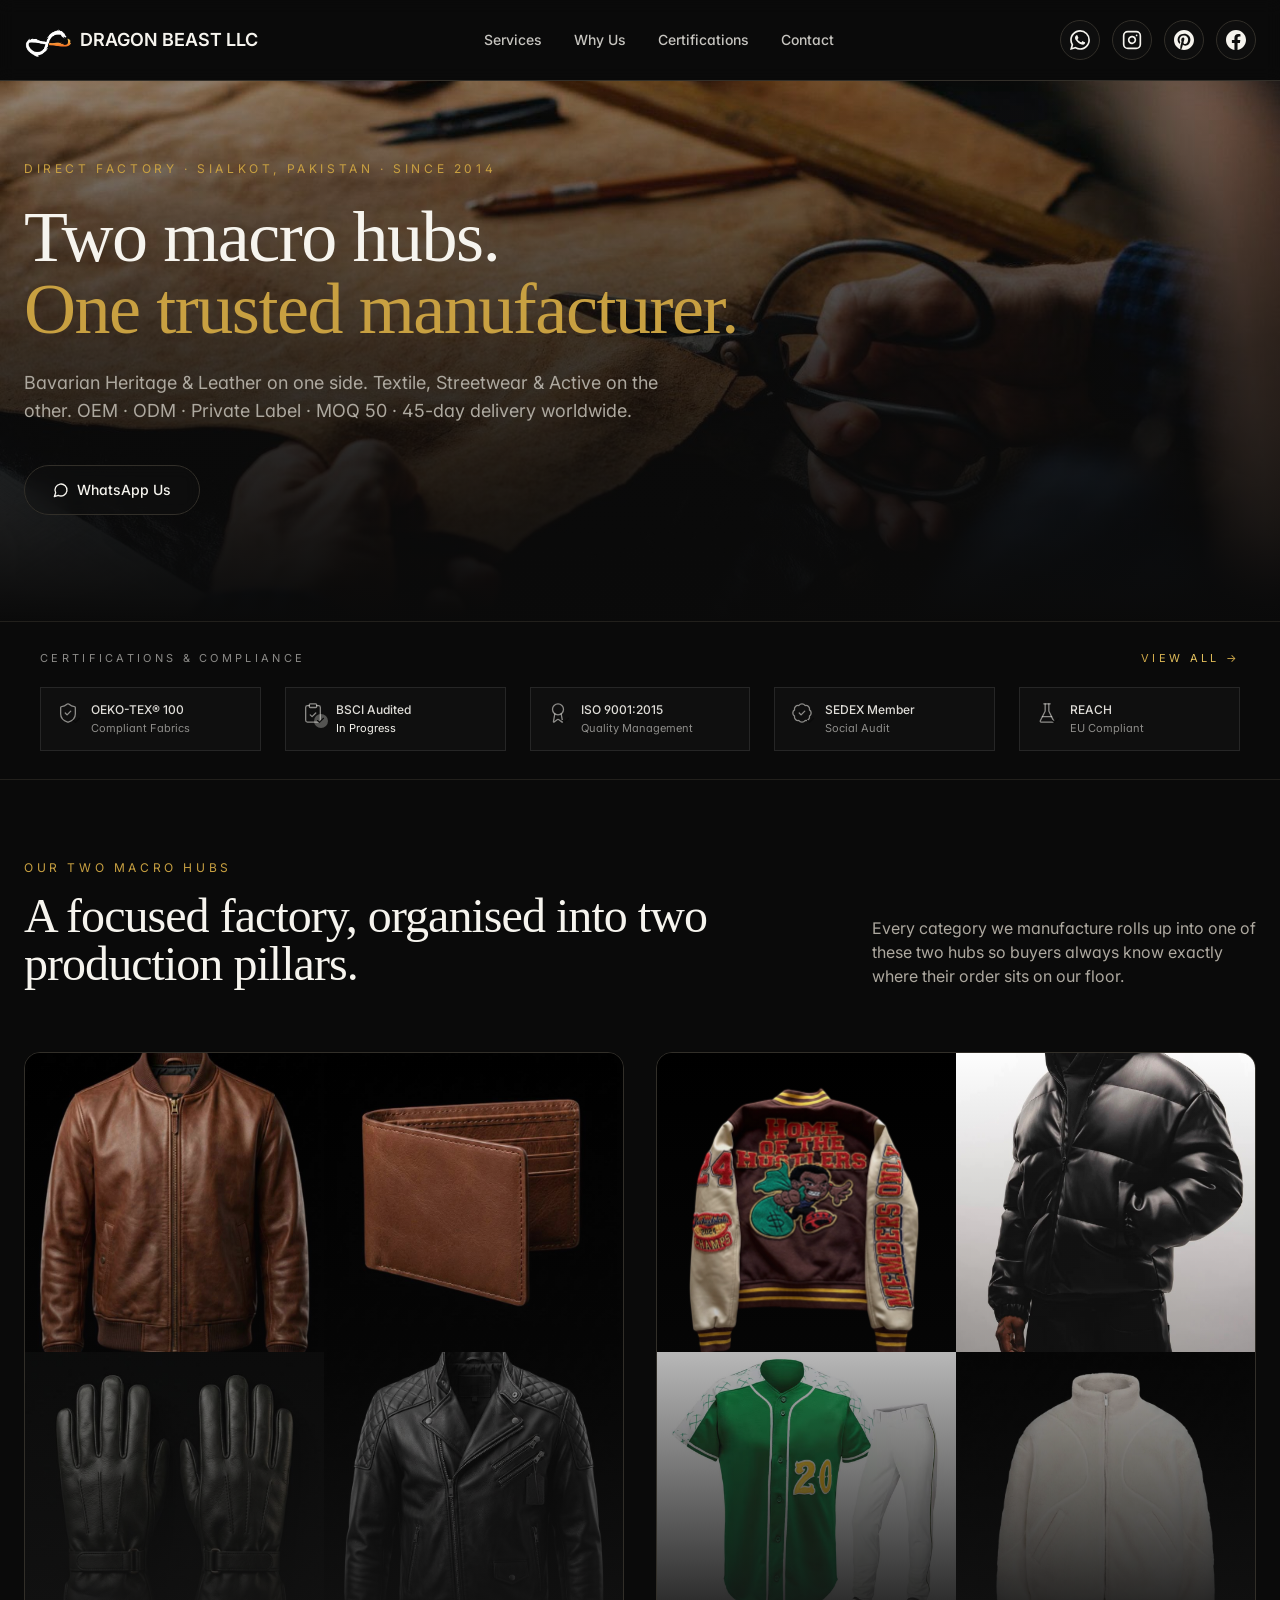
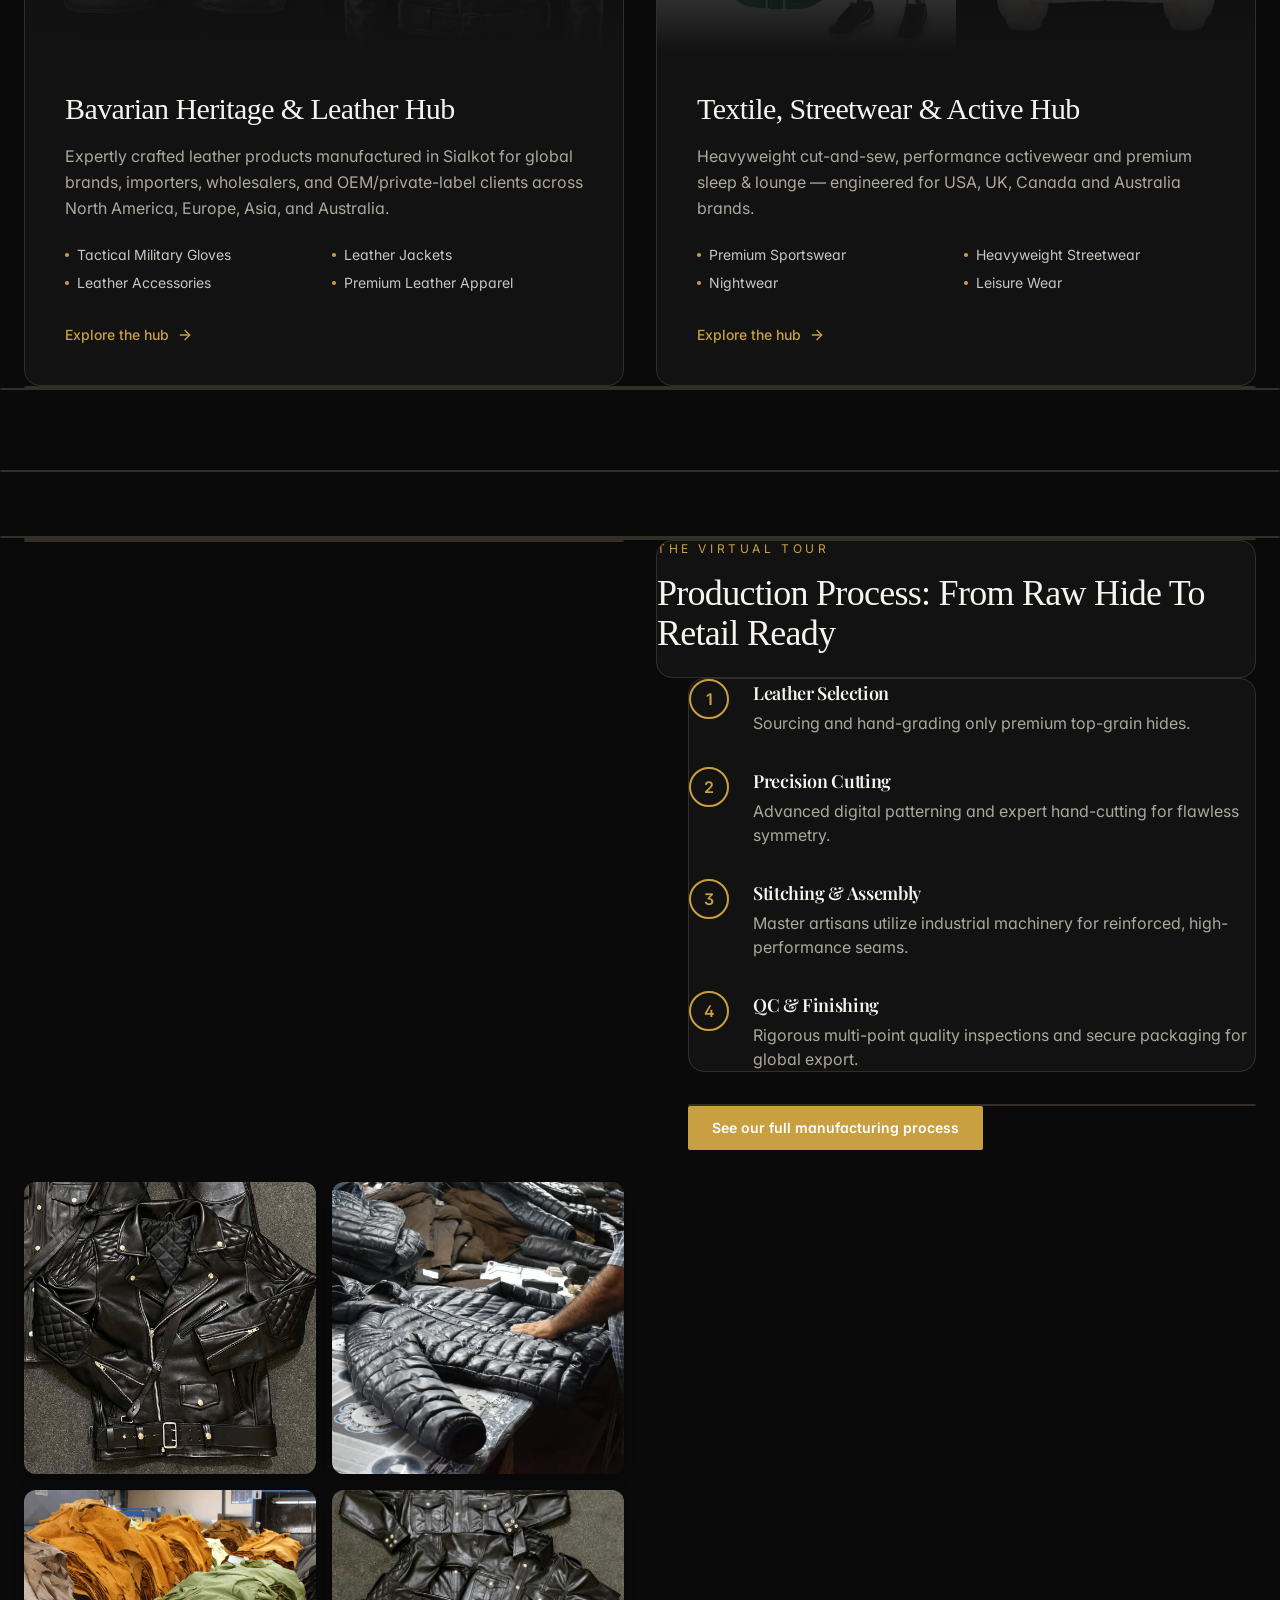
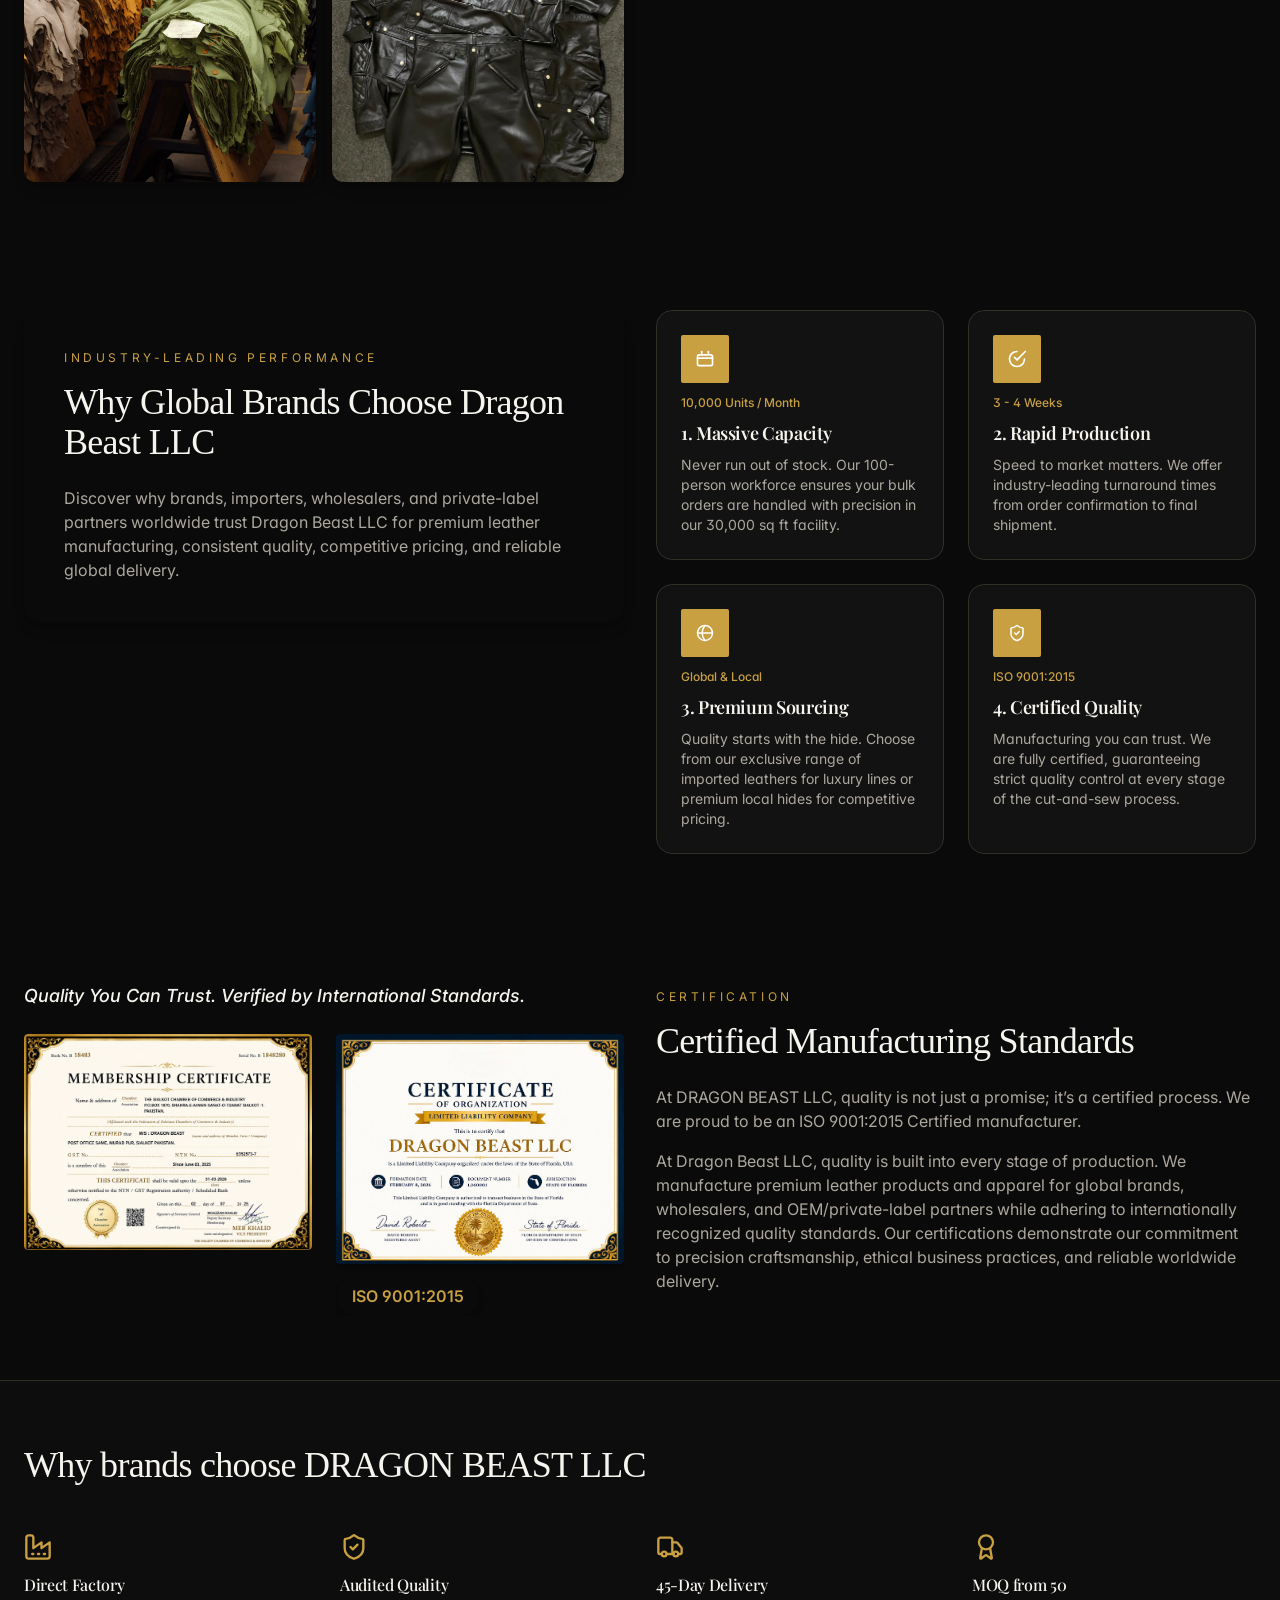
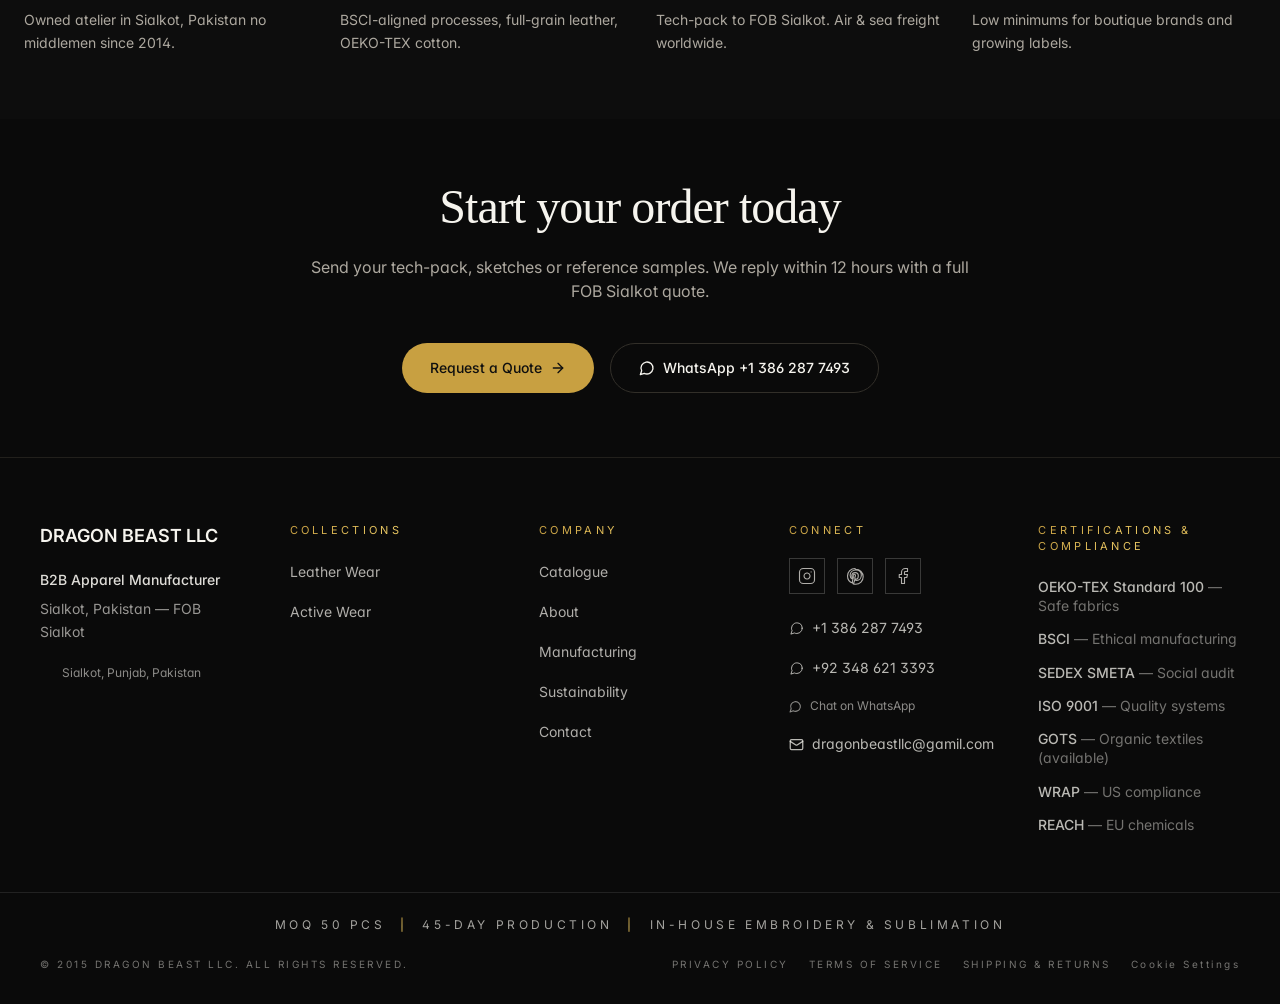
==== commit b44dd1f5: "Update footer Collections to only have Leather Wear and Active Wear links pointing to their respecti" ====
--- a/zayn/index.html
+++ b/zayn/index.html
@@ -1405,7 +1405,7 @@
                             </ul>
                             <div class="mt-auto inline-flex items-center gap-2 text-sm font-medium text-primary">Explore the hub<svg xmlns="http://www.w3.org/2000/svg" width="24" height="24" viewBox="0 0 24 24" fill="none" stroke="currentColor" stroke-width="2" stroke-linecap="round" stroke-linejoin="round" class="lucide lucide-arrow-right h-4 w-4 transition-transform group-hover:translate-x-1"><path d="M5 12h14"></path><path d="m12 5 7 7-7 7"></path></svg></div>
                         </div>
-                    </a>
+                    </div>
                 </div>
             </div>
         </section>
@@ -1602,10 +1602,8 @@
                     <summary class="flex md:block items-center justify-between cursor-pointer md:cursor-default list-none py-2 md:py-0 [&amp;::-webkit-details-marker]:hidden"><span class="text-[11px] uppercase tracking-[0.3em] text-gold md:mb-5 block">Collections</span><svg xmlns="http://www.w3.org/2000/svg" width="16" height="16" viewBox="0 0 24 24" fill="none" stroke="currentColor" stroke-width="2" stroke-linecap="round"
                             stroke-linejoin="round" class="lucide lucide-chevron-down md:hidden text-foreground/50 transition-transform group-open:rotate-180"><path d="m6 9 6 6 6-6"></path></svg></summary>
                     <ul class="space-y-3 text-sm pt-3 md:pt-0">
-                        <li><a class="inline-block py-1 text-foreground/70 hover:text-gold transition-colors" href="index.html" data-discover="true">Bavarian</a></li>
-                        <li><a class="inline-block py-1 text-foreground/70 hover:text-gold transition-colors" href="active.html" data-discover="true">Sportswear</a></li>
-                        <li><a class="inline-block py-1 text-foreground/70 hover:text-gold transition-colors" href="leather.html" data-discover="true">Leather</a></li>
-                        <li><a class="inline-block py-1 text-foreground/70 hover:text-gold transition-colors" href="active.html" data-discover="true">Streetwear</a></li>
+                        <li><a class="inline-block py-1 text-foreground/70 hover:text-gold transition-colors" href="leather.html">Leather Wear</a></li>
+                        <li><a class="inline-block py-1 text-foreground/70 hover:text-gold transition-colors" href="active.html">Active Wear</a></li>
                     </ul>
                 </details>
                 <details class="group border-b border-foreground/10 md:border-0 pb-3 md:pb-0" open="">
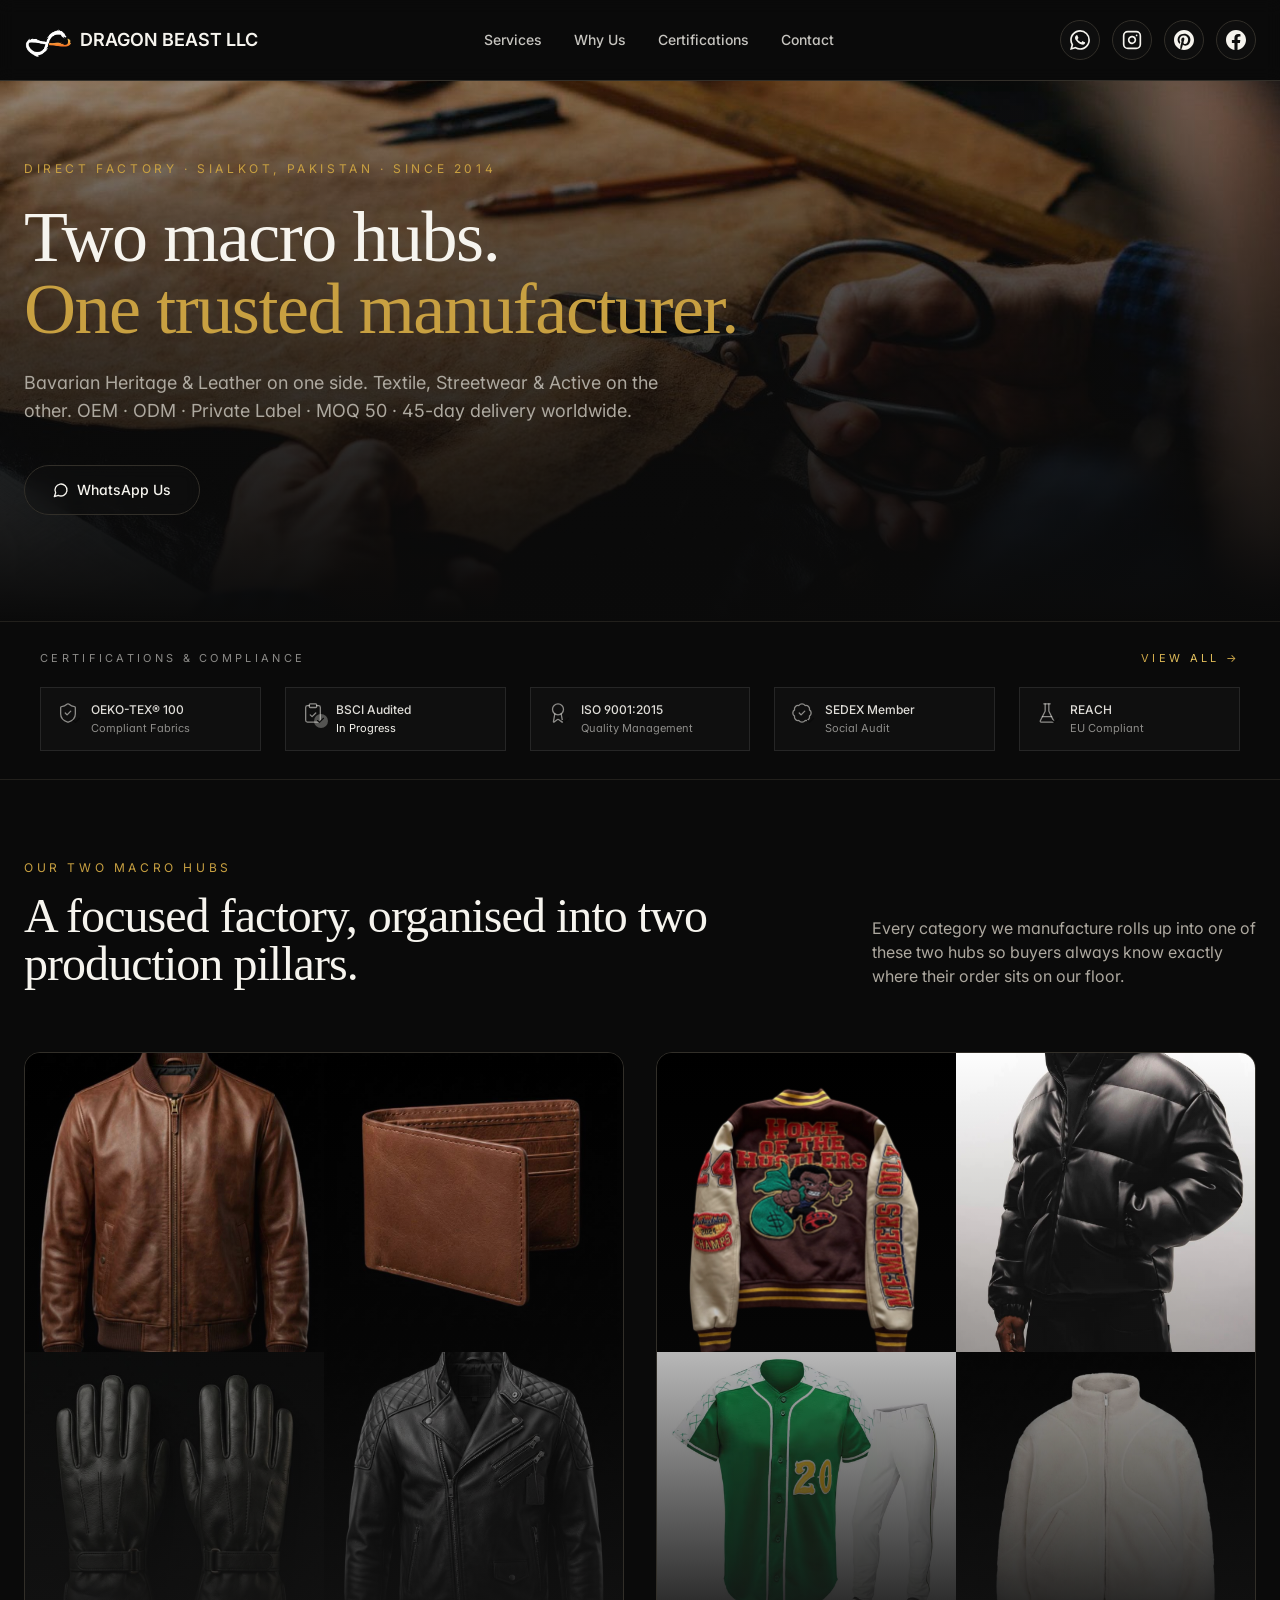
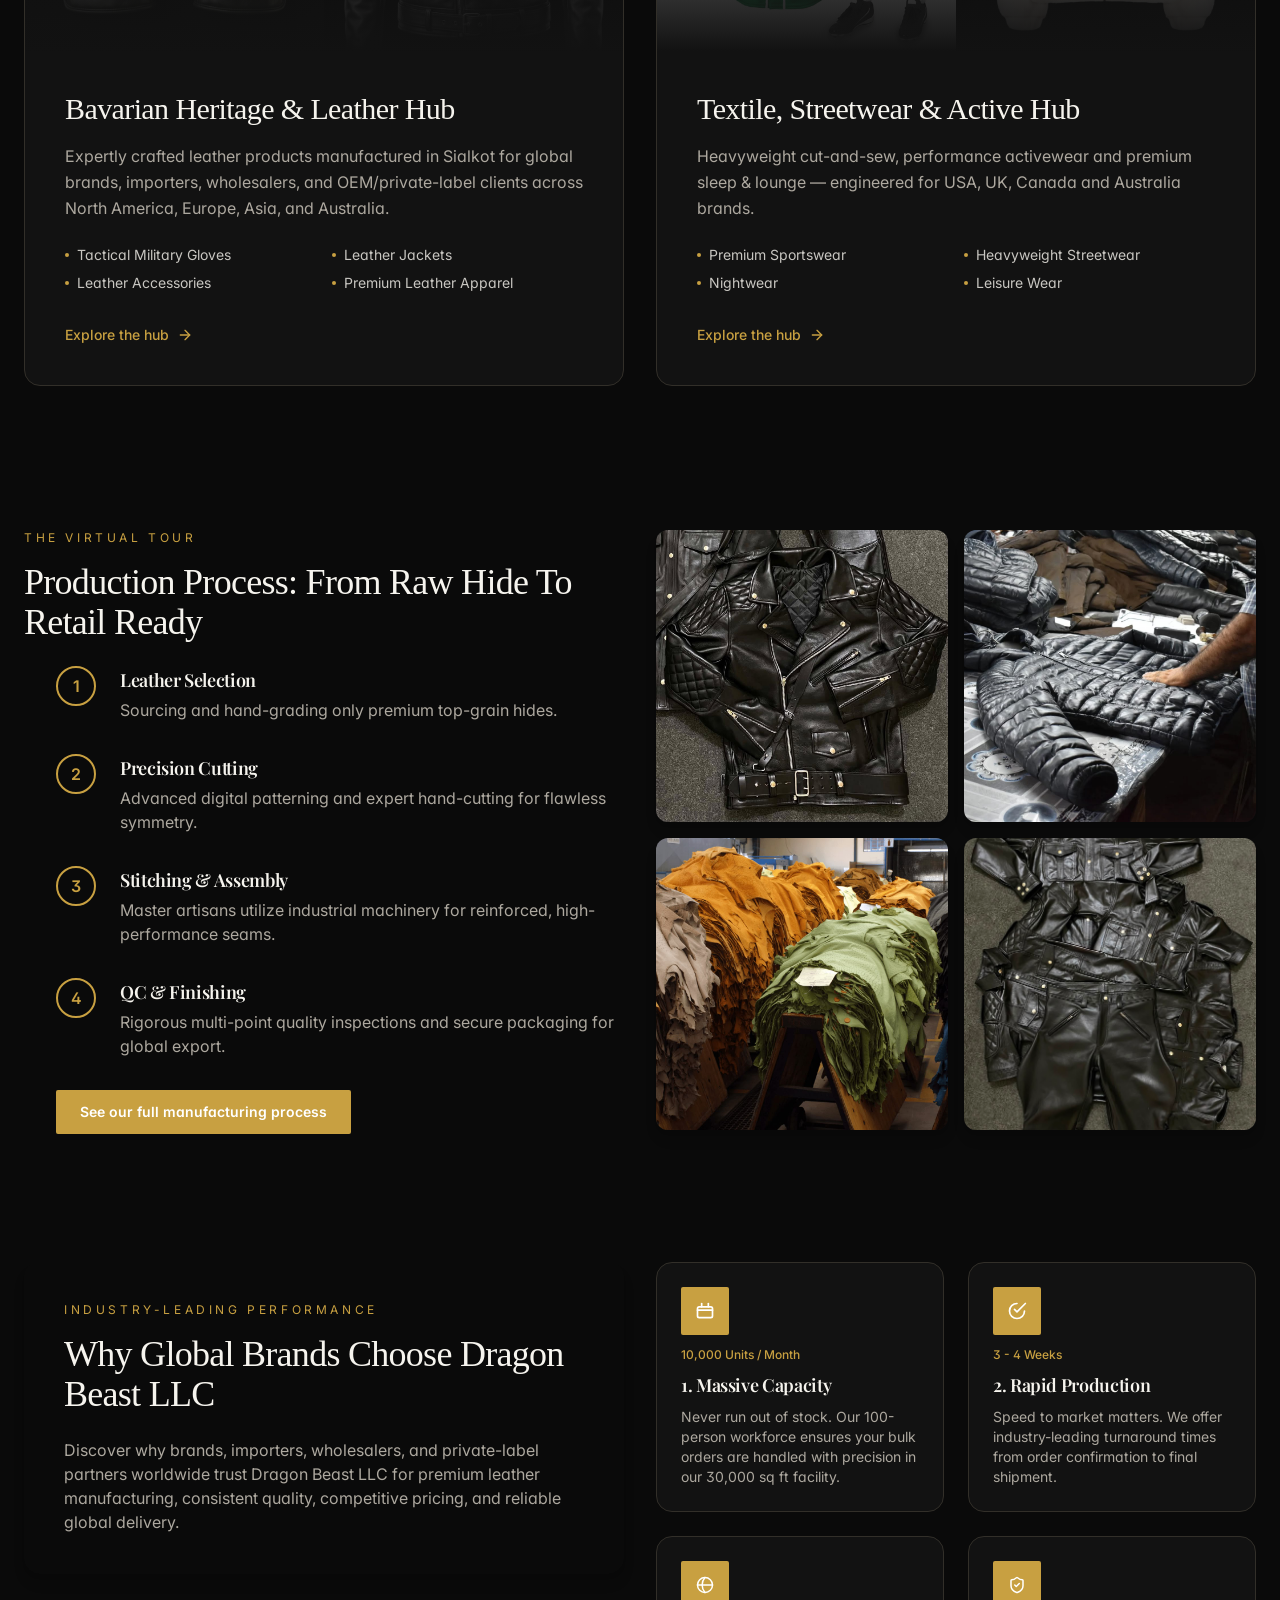
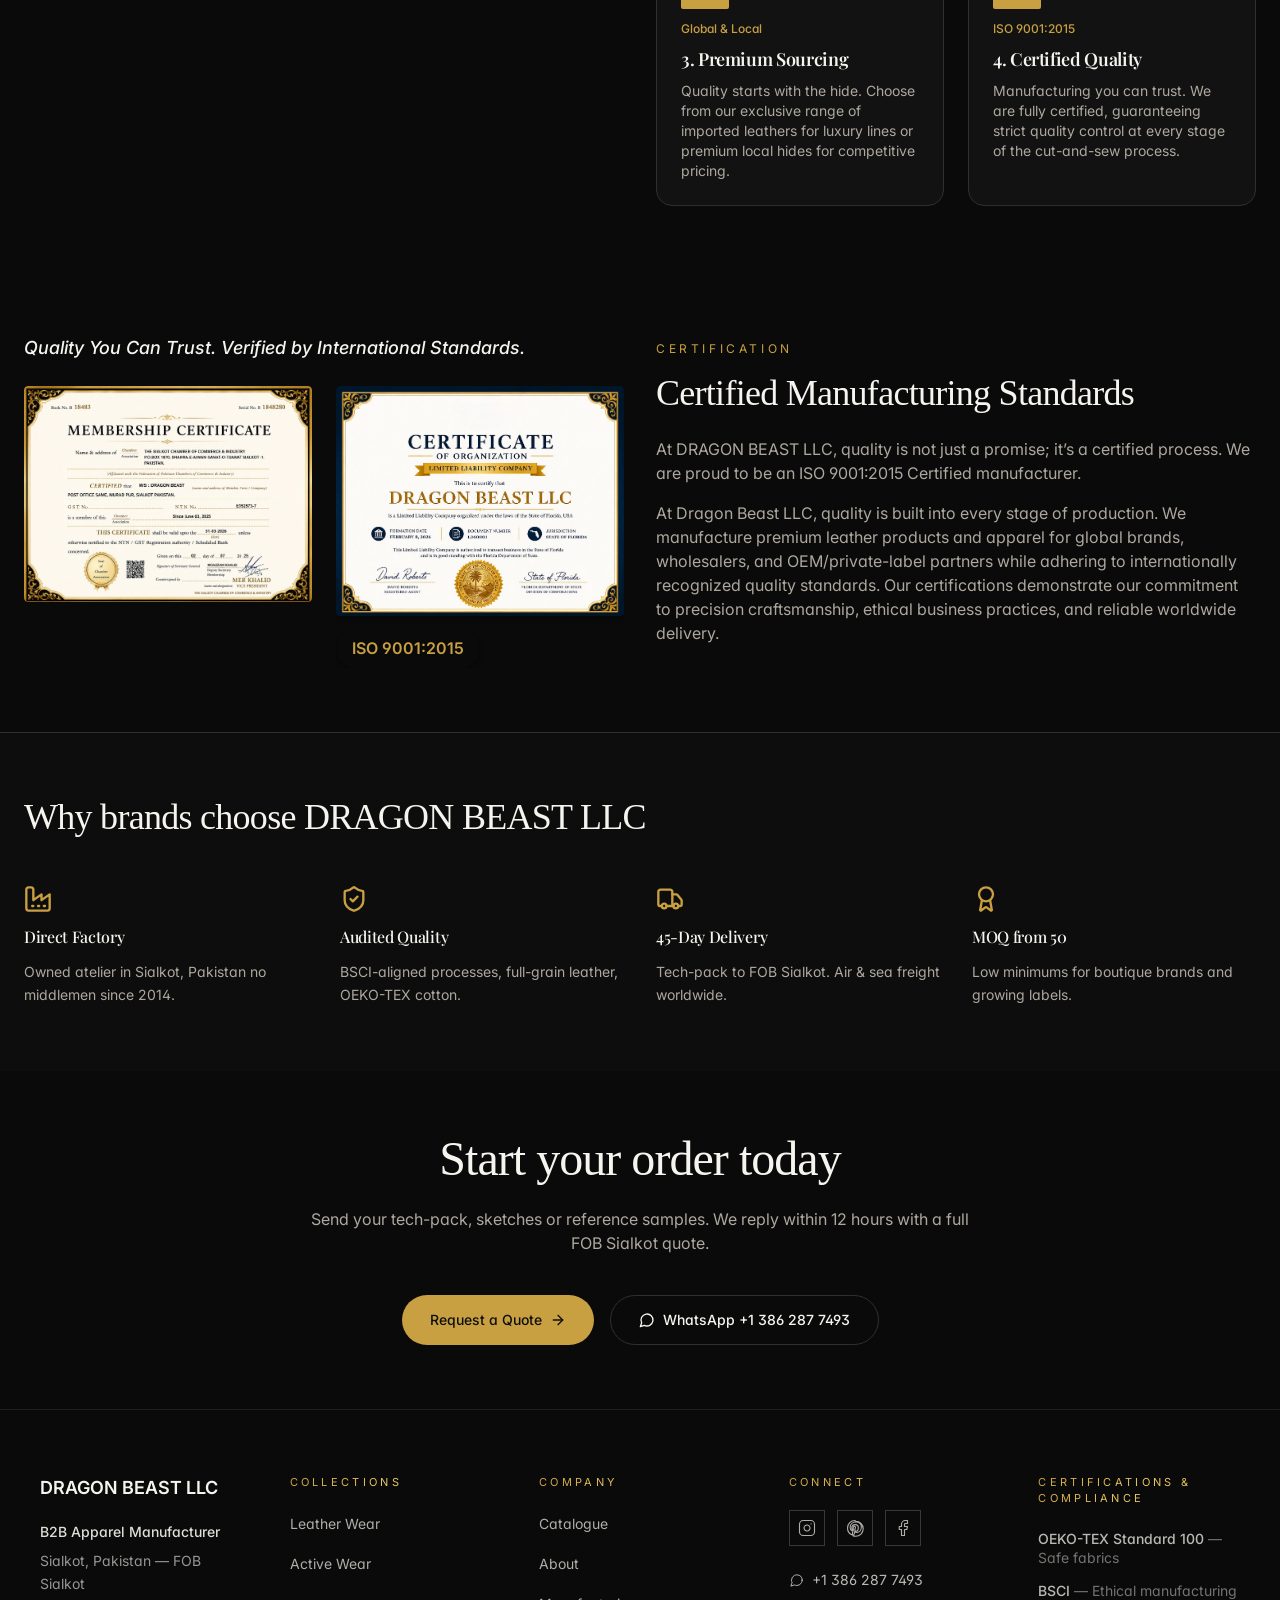
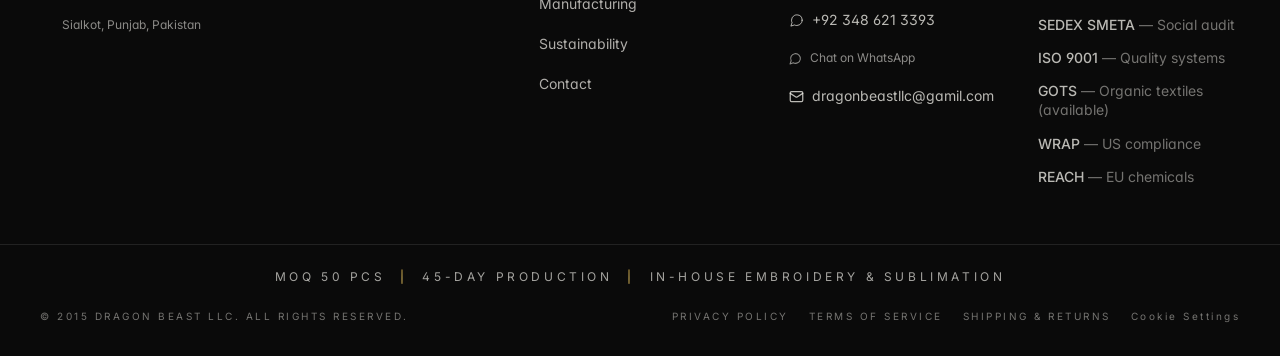
==== commit d98154e0: "Fix virtual tour section navigation and HTML structure" ====
--- a/zayn/index.html
+++ b/zayn/index.html
@@ -1405,12 +1405,12 @@
                             </ul>
                             <div class="mt-auto inline-flex items-center gap-2 text-sm font-medium text-primary">Explore the hub<svg xmlns="http://www.w3.org/2000/svg" width="24" height="24" viewBox="0 0 24 24" fill="none" stroke="currentColor" stroke-width="2" stroke-linecap="round" stroke-linejoin="round" class="lucide lucide-arrow-right h-4 w-4 transition-transform group-hover:translate-x-1"><path d="M5 12h14"></path><path d="m12 5 7 7-7 7"></path></svg></div>
                         </div>
-                    </div>
+                    </a>
                 </div>
             </div>
         </section>
         <!-- Production process: timeline + images -->
-        <section id="services" class="bg-background py-16" style="scroll-margin-top:5rem;">
+        <section class="bg-background py-16">
             <div class="mx-auto max-w-7xl px-6">
                 <div class="grid grid-cols-1 lg:grid-cols-2 gap-8 items-start">
                     <div>
@@ -1457,7 +1457,7 @@
                                 </div>
                             </div>
                             <div class="mt-8">
-                                <a href="#services" class="inline-block rounded-md bg-primary px-6 py-3 text-sm font-semibold text-white">See our full manufacturing process</a>
+                                <span class="inline-block rounded-md bg-primary px-6 py-3 text-sm font-semibold text-white">See our full manufacturing process</span>
                             </div>
                         </div>
                     </div>
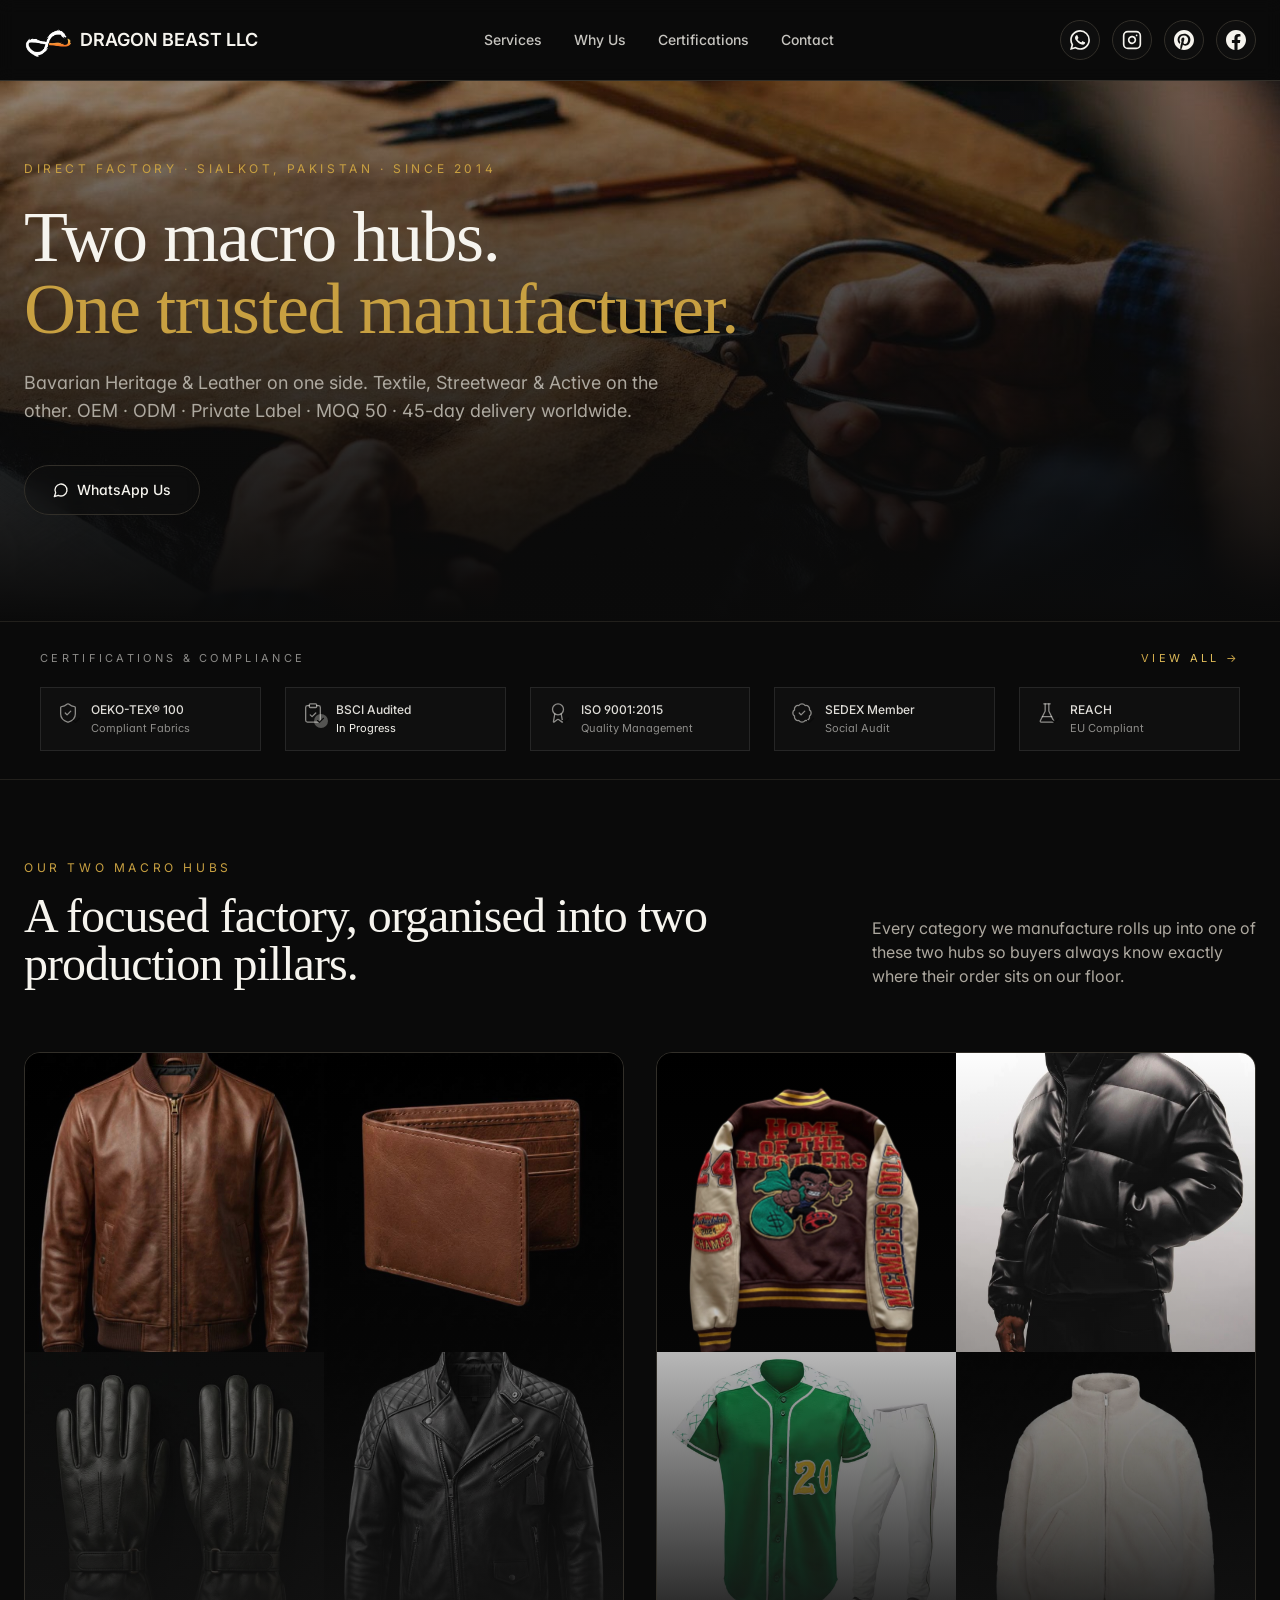
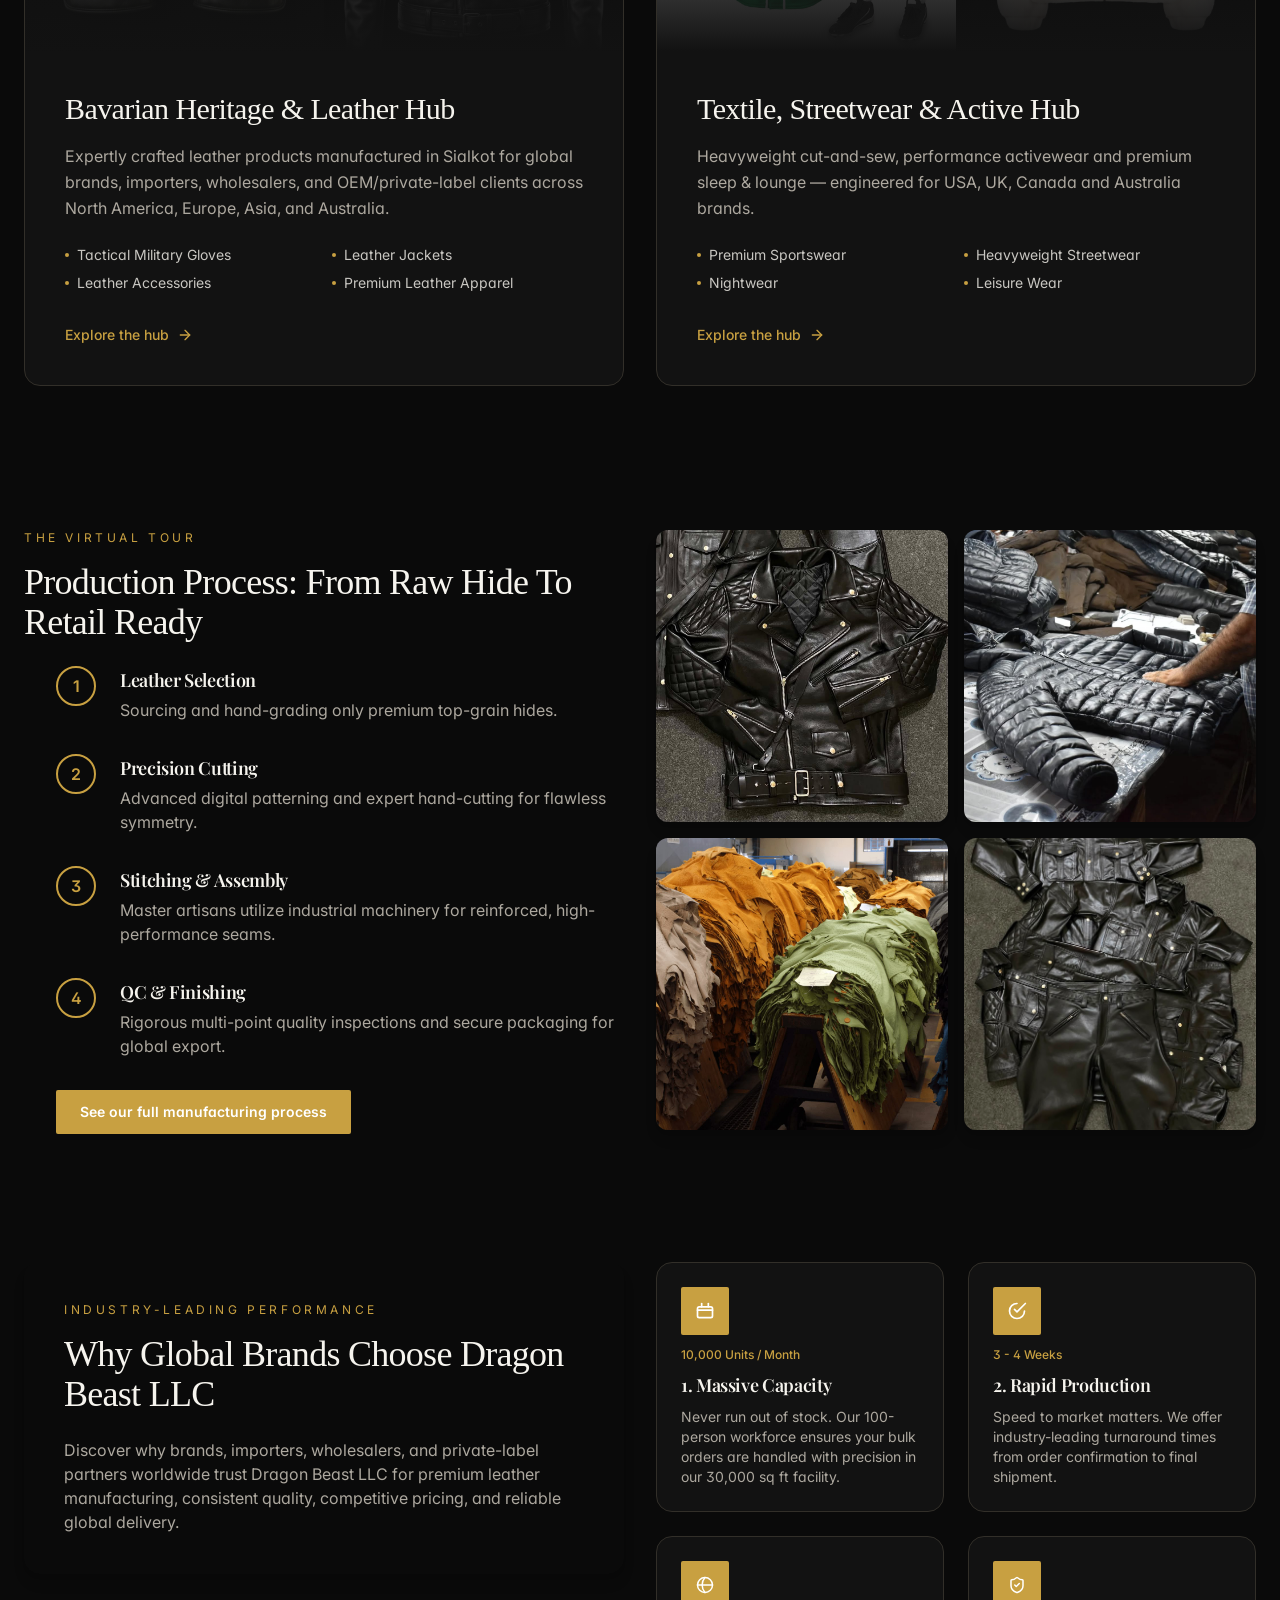
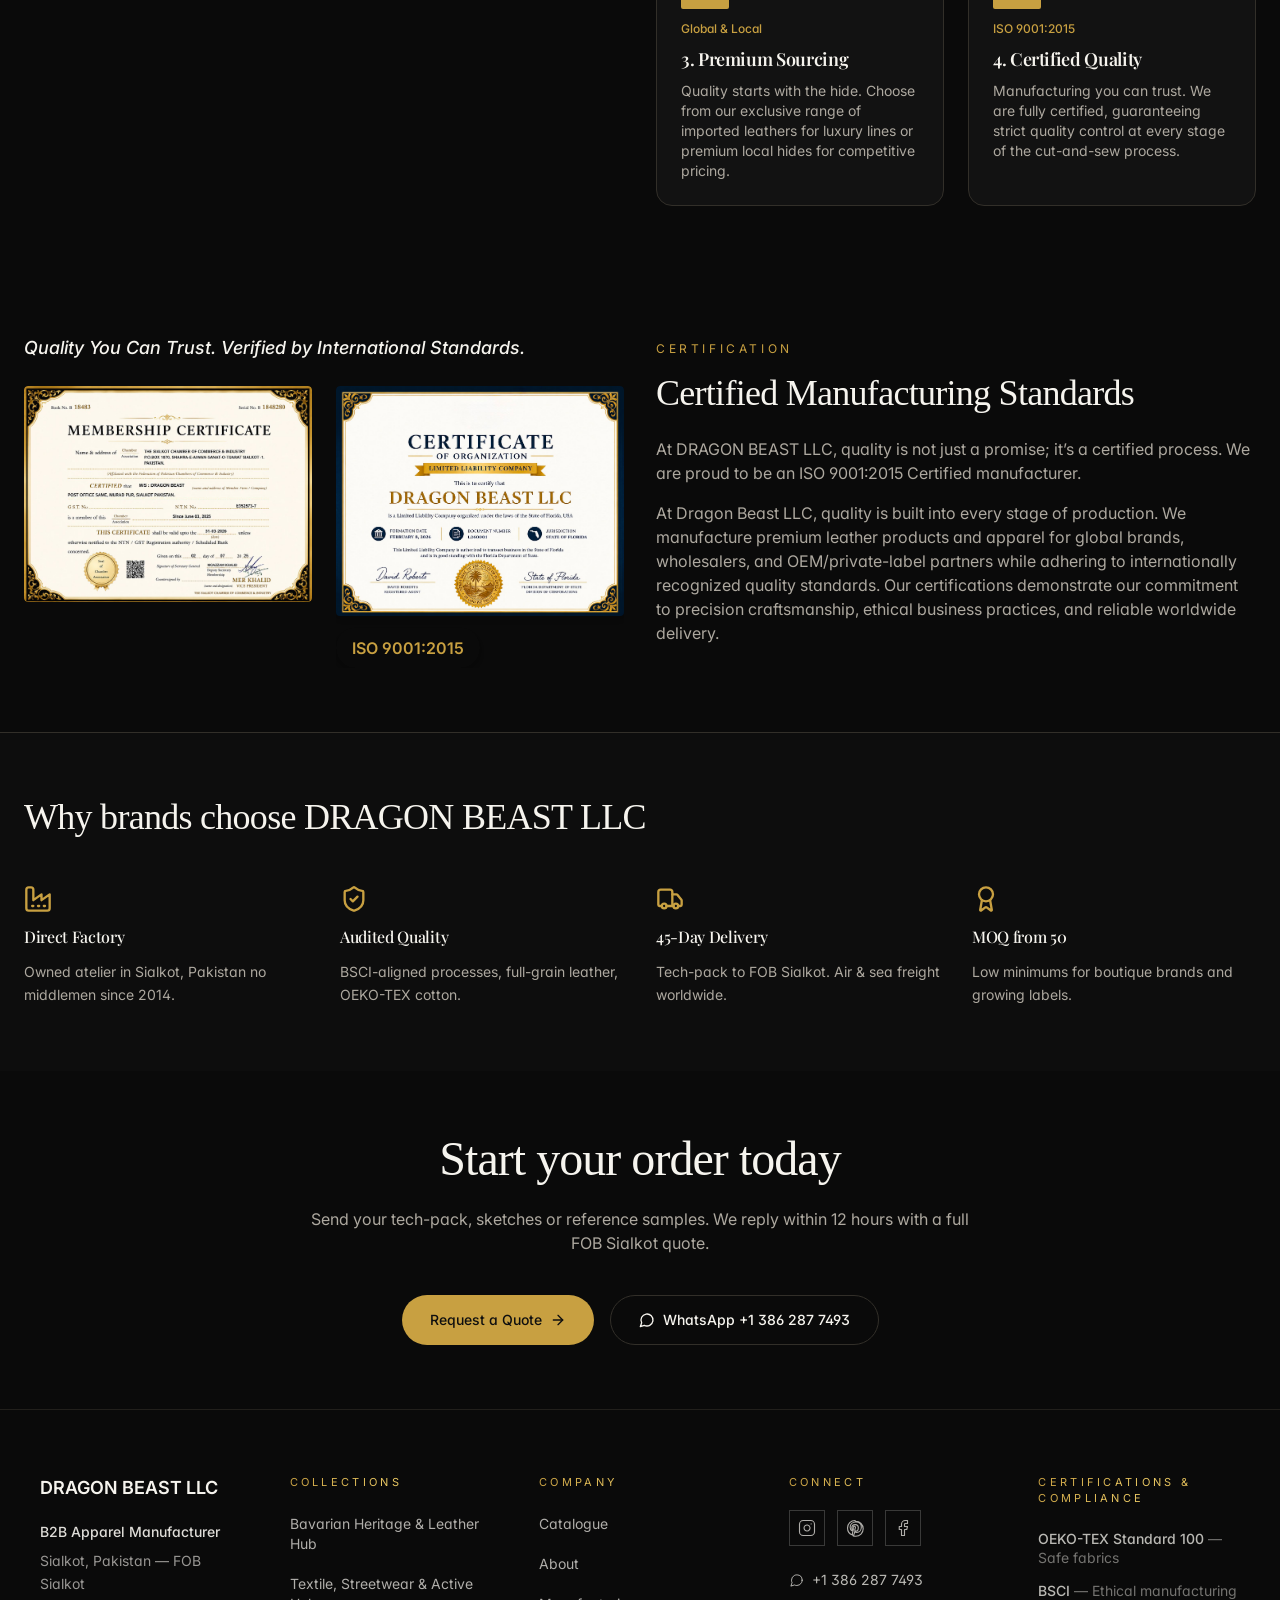
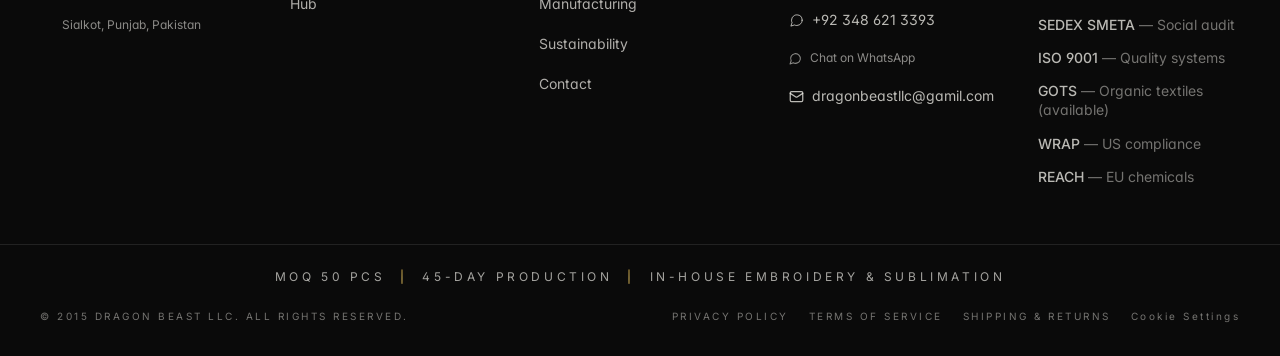
==== commit f9541c03: "Update footer collection names and rotate glove product images" ====
--- a/zayn/index.html
+++ b/zayn/index.html
@@ -1602,8 +1602,8 @@
                     <summary class="flex md:block items-center justify-between cursor-pointer md:cursor-default list-none py-2 md:py-0 [&amp;::-webkit-details-marker]:hidden"><span class="text-[11px] uppercase tracking-[0.3em] text-gold md:mb-5 block">Collections</span><svg xmlns="http://www.w3.org/2000/svg" width="16" height="16" viewBox="0 0 24 24" fill="none" stroke="currentColor" stroke-width="2" stroke-linecap="round"
                             stroke-linejoin="round" class="lucide lucide-chevron-down md:hidden text-foreground/50 transition-transform group-open:rotate-180"><path d="m6 9 6 6 6-6"></path></svg></summary>
                     <ul class="space-y-3 text-sm pt-3 md:pt-0">
-                        <li><a class="inline-block py-1 text-foreground/70 hover:text-gold transition-colors" href="leather.html">Leather Wear</a></li>
-                        <li><a class="inline-block py-1 text-foreground/70 hover:text-gold transition-colors" href="active.html">Active Wear</a></li>
+                        <li><a class="inline-block py-1 text-foreground/70 hover:text-gold transition-colors" href="leather.html">Bavarian Heritage & Leather Hub</a></li>
+                        <li><a class="inline-block py-1 text-foreground/70 hover:text-gold transition-colors" href="active.html">Textile, Streetwear & Active Hub</a></li>
                     </ul>
                 </details>
                 <details class="group border-b border-foreground/10 md:border-0 pb-3 md:pb-0" open="">
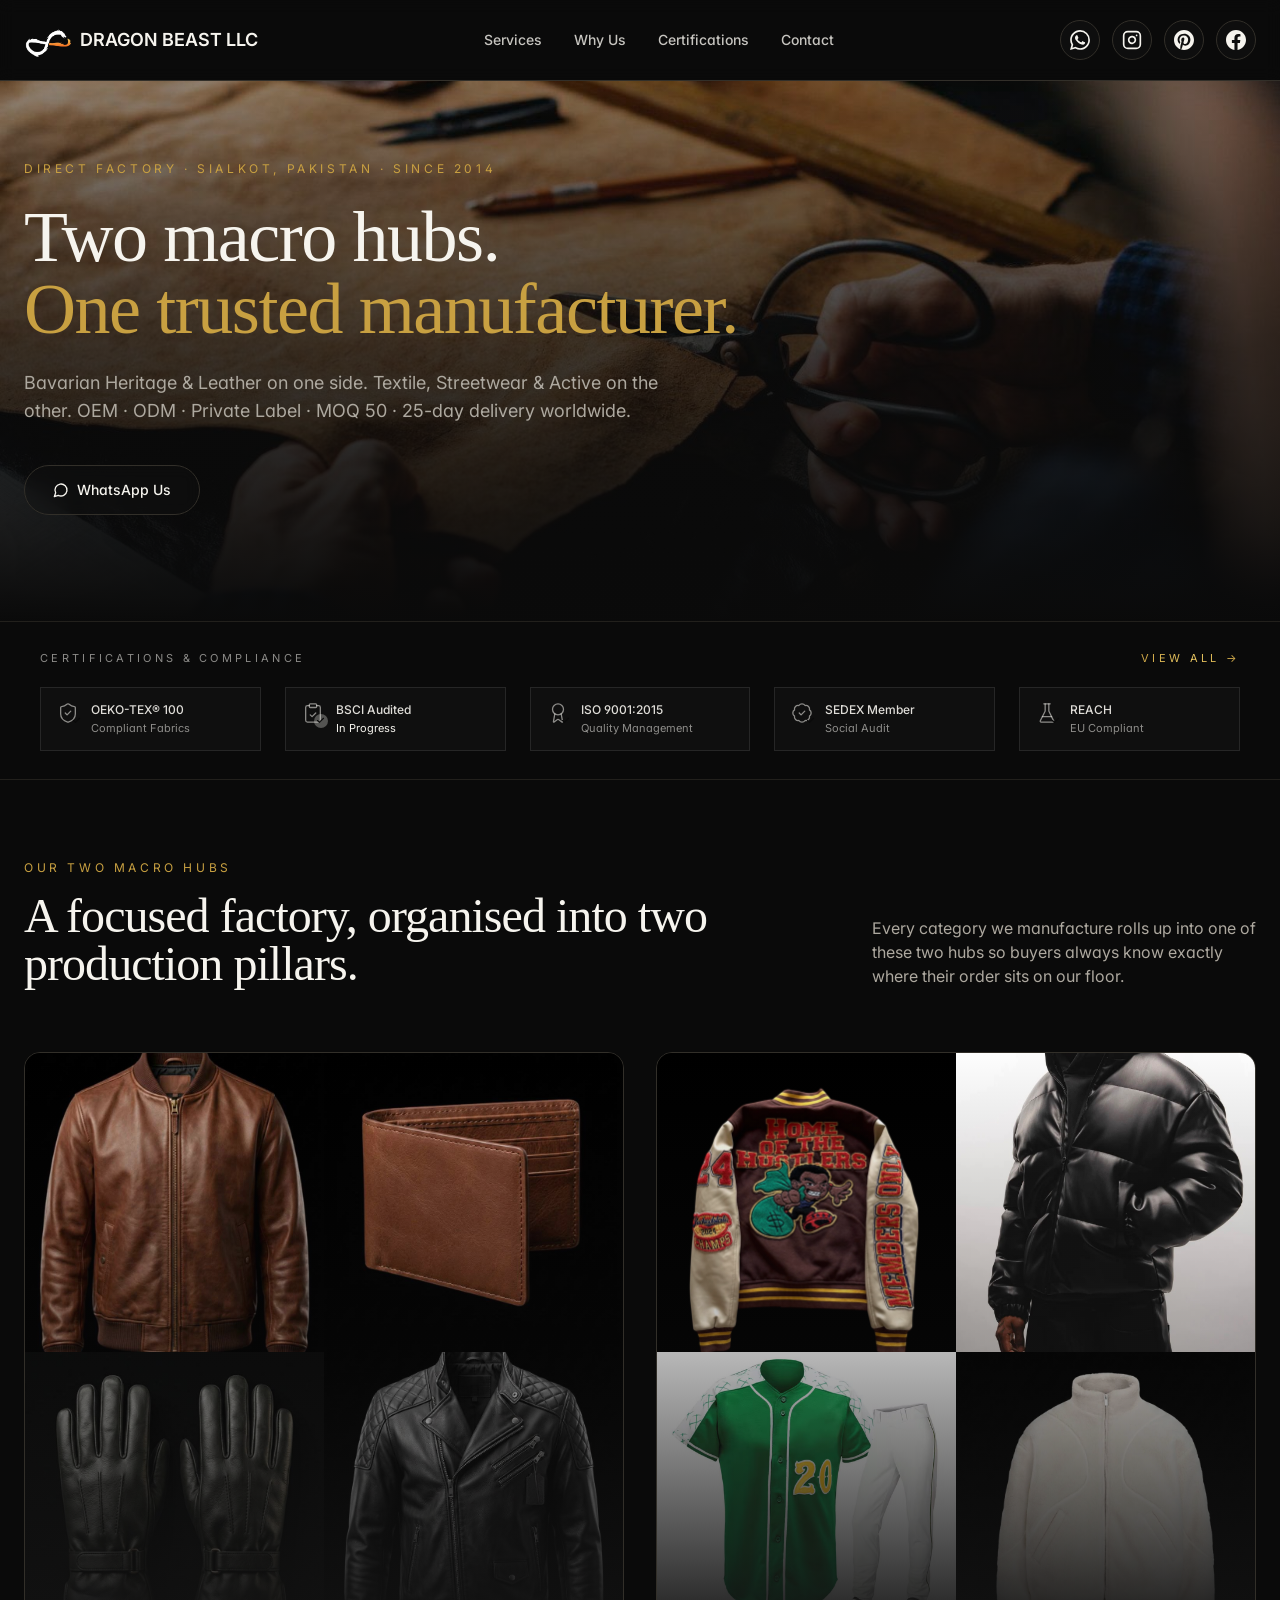
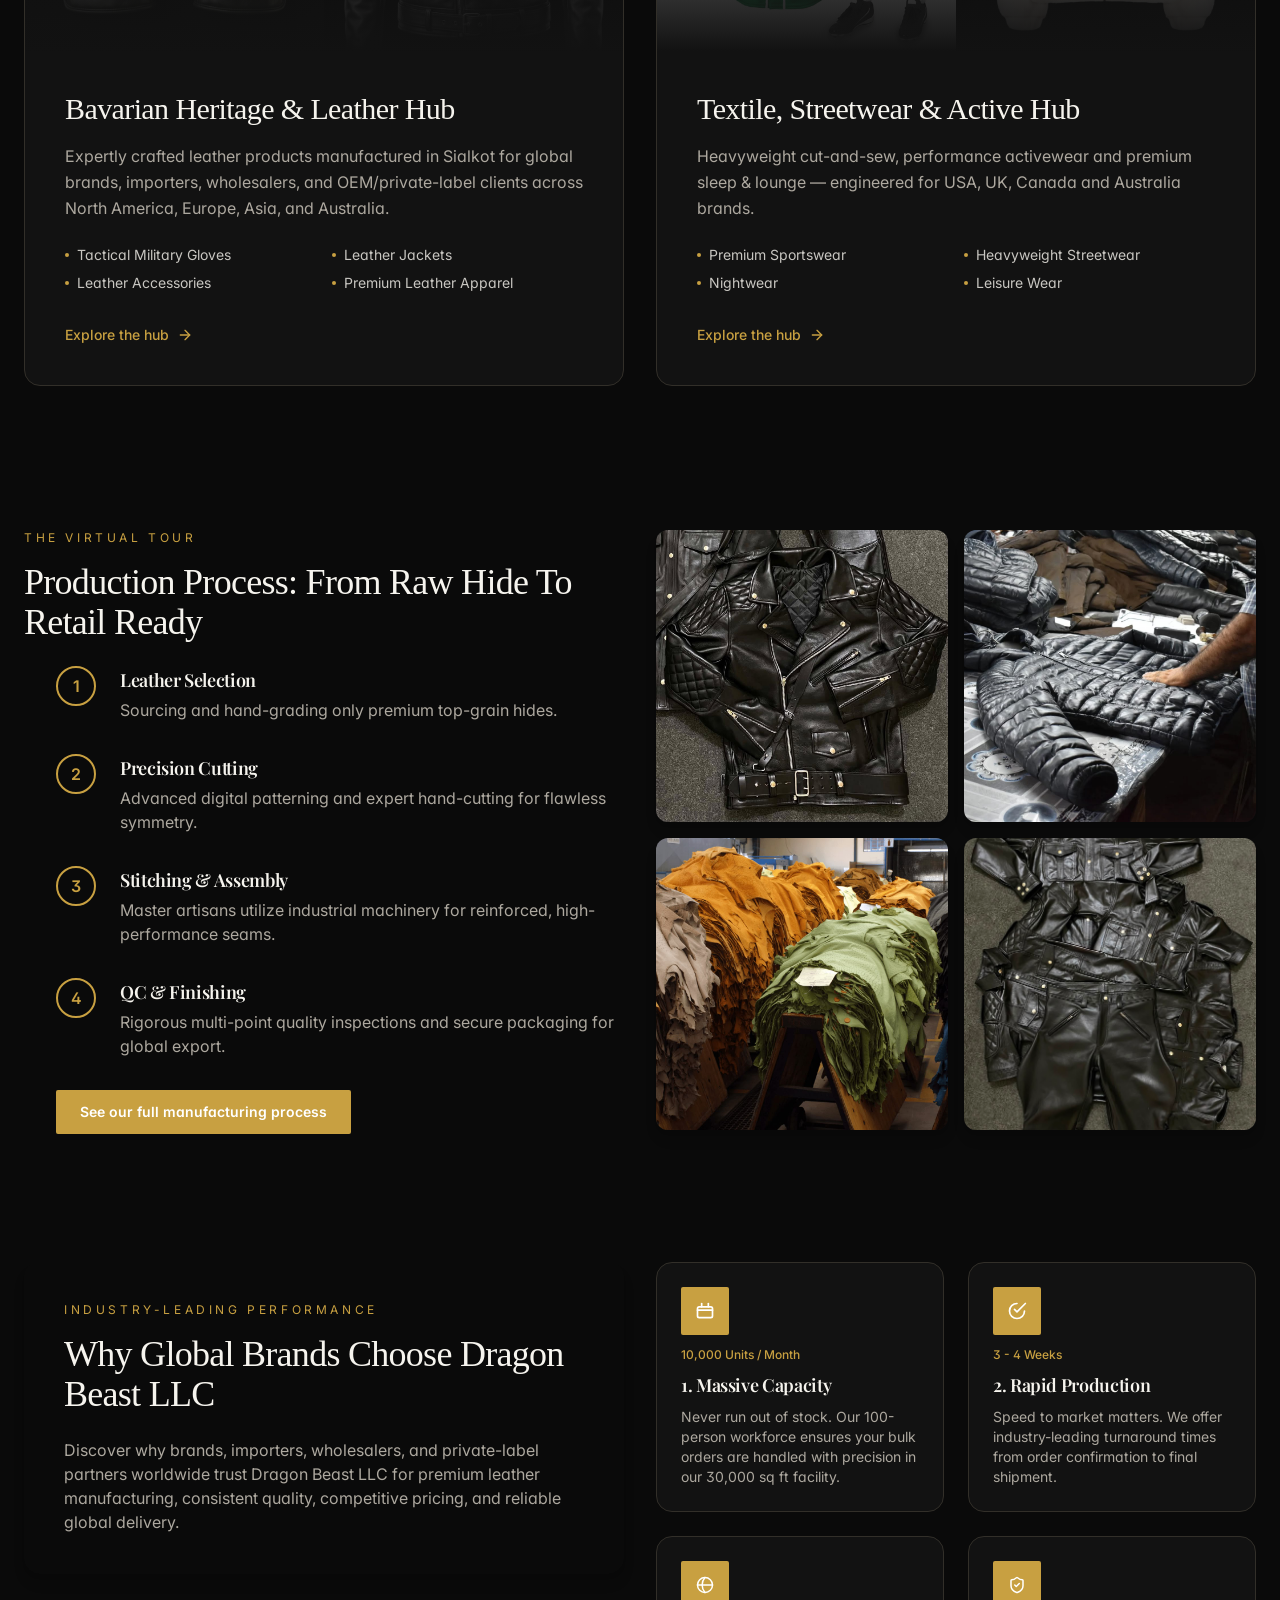
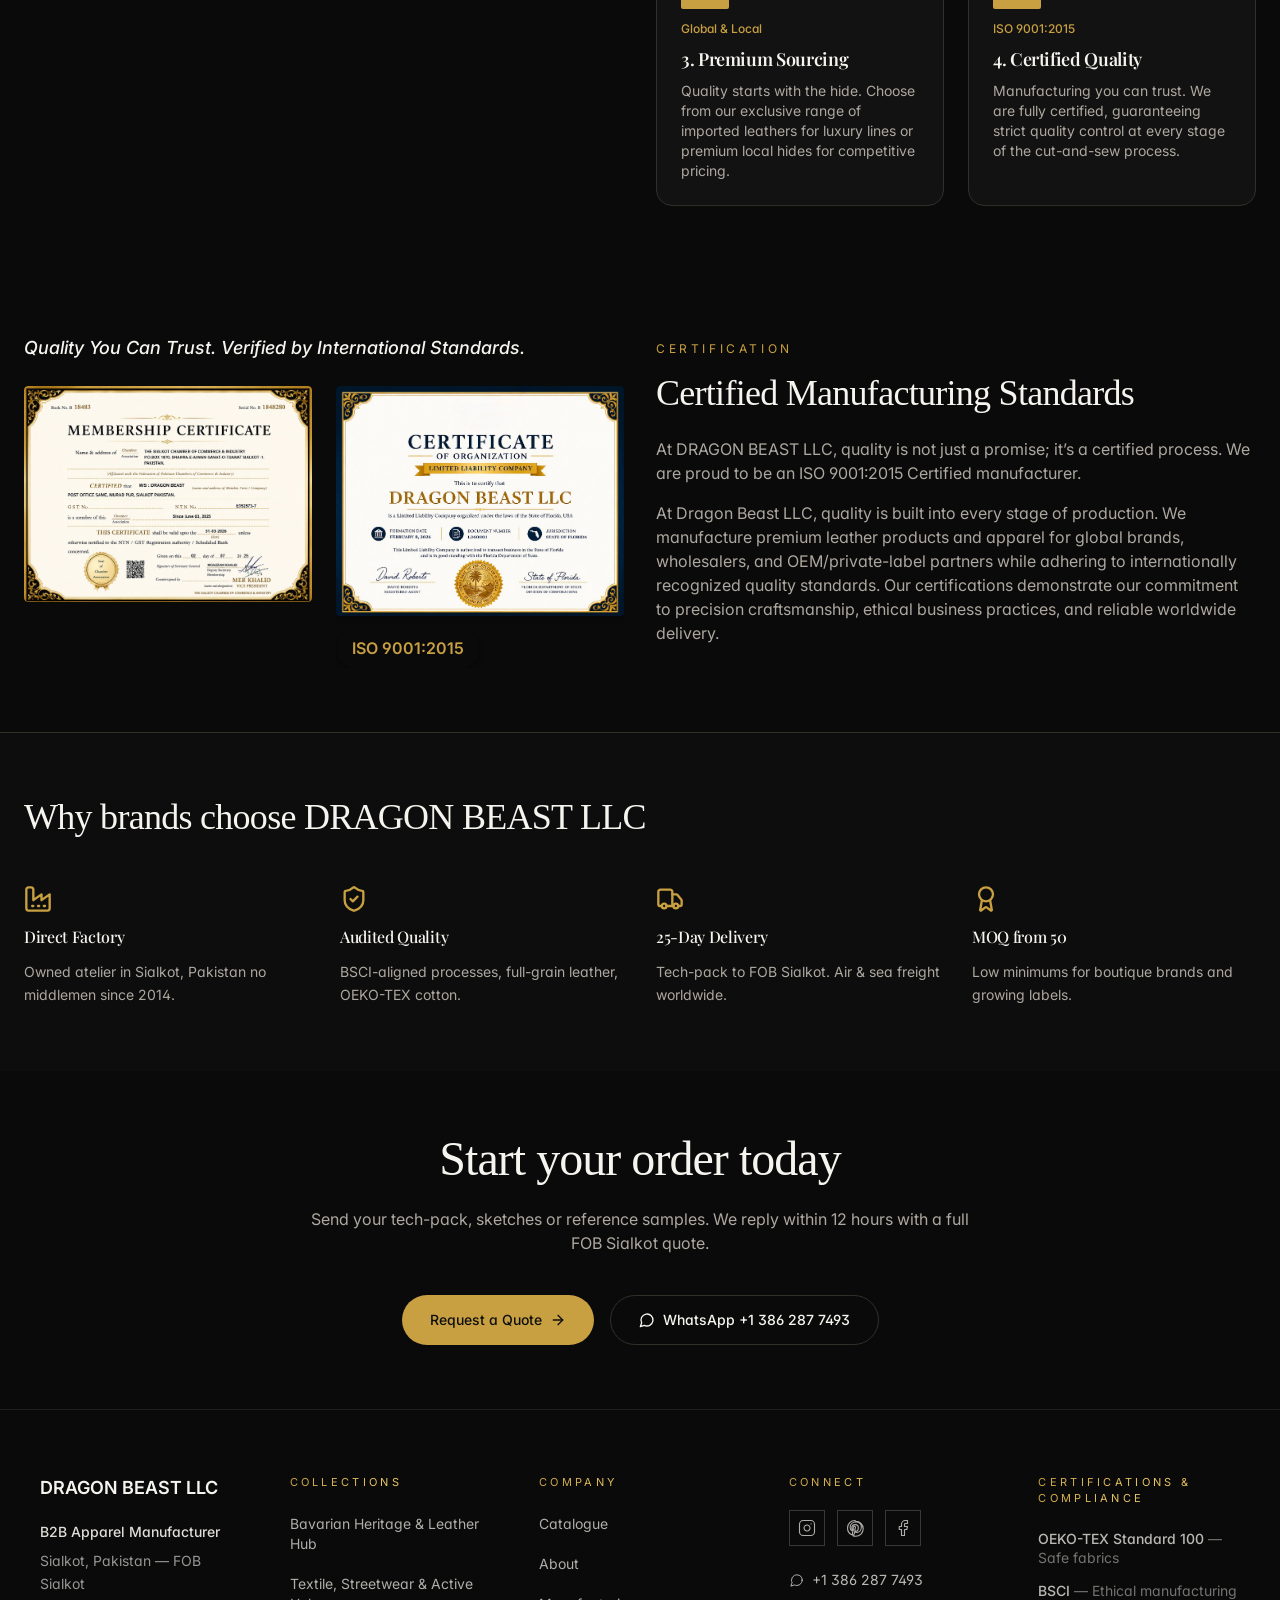
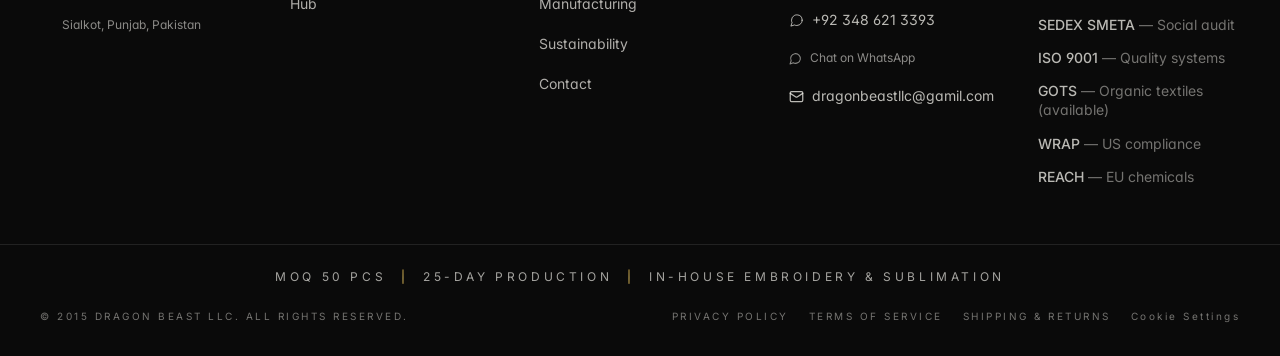
==== commit a50dbc60: "Update index.html" ====
--- a/zayn/index.html
+++ b/zayn/index.html
@@ -1288,7 +1288,7 @@
             <div class="relative mx-auto w-full max-w-7xl px-6 pb-20 pt-20">
                 <p class="text-xs uppercase tracking-[0.3em] text-primary mb-6">Direct Factory · Sialkot, Pakistan · Since 2014</p>
                 <h1 class="font-serif text-4xl md:text-6xl lg:text-7xl leading-tight max-w-4xl">Two macro hubs.<br><span class="text-primary">One trusted manufacturer.</span></h1>
-                <p class="mt-6 max-w-2xl text-lg text-muted-foreground">Bavarian Heritage &amp; Leather on one side. Textile, Streetwear &amp; Active on the other. OEM · ODM · Private Label · MOQ 50 · 45-day delivery worldwide.</p>
+                <p class="mt-6 max-w-2xl text-lg text-muted-foreground">Bavarian Heritage &amp; Leather on one side. Textile, Streetwear &amp; Active on the other. OEM · ODM · Private Label · MOQ 50 · 25-day delivery worldwide.</p>
                 <div class="mt-10 flex flex-wrap gap-4">
                     <a href="https://wa.me/13862877493?text=Hello%20DRAGON%20BEAST%20LLC%2C%20I'd%20like%20to%20request%20a%20quote." target="_blank" rel="noopener noreferrer" class="inline-flex items-center gap-2 rounded-full border border-border bg-card/40 backdrop-blur px-7 py-3.5 text-sm font-medium hover:bg-card transition"><svg xmlns="http://www.w3.org/2000/svg" width="24" height="24" viewBox="0 0 24 24" fill="none" stroke="currentColor" stroke-width="2" stroke-linecap="round" stroke-linejoin="round" class="lucide lucide-message-circle h-4 w-4"><path d="M7.9 20A9 9 0 1 0 4 16.1L2 22Z"></path></svg>                        WhatsApp Us</a>
                 </div>
@@ -1567,7 +1567,7 @@
                     </div>
                     <div class="flex flex-col gap-3"><svg xmlns="http://www.w3.org/2000/svg" width="24" height="24" viewBox="0 0 24 24" fill="none" stroke="currentColor" stroke-width="2" stroke-linecap="round" stroke-linejoin="round" class="lucide lucide-truck h-7 w-7 text-primary"><path d="M14 18V6a2 2 0 0 0-2-2H4a2 2 0 0 0-2 2v11a1 1 0 0 0 1 1h2"></path><path d="M15 18H9"></path><path d="M19 18h2a1 1 0 0 0 1-1v-3.65a1 1 0 0 0-.22-.624l-3.48-4.35A1 1 0 0 0 17.52 8H14"></path><circle cx="17" cy="18" r="2"></circle><circle cx="7" cy="18" r="2"></circle></svg>
                         <h3
-                            class="font-medium">45-Day Delivery</h3>
+                            class="font-medium">25-Day Delivery</h3>
                             <p class="text-sm text-muted-foreground leading-relaxed">Tech-pack to FOB Sialkot. Air &amp; sea freight worldwide.</p>
                     </div>
                     <div class="flex flex-col gap-3"><svg xmlns="http://www.w3.org/2000/svg" width="24" height="24" viewBox="0 0 24 24" fill="none" stroke="currentColor" stroke-width="2" stroke-linecap="round" stroke-linejoin="round" class="lucide lucide-award h-7 w-7 text-primary"><path d="m15.477 12.89 1.515 8.526a.5.5 0 0 1-.81.47l-3.58-2.687a1 1 0 0 0-1.197 0l-3.586 2.686a.5.5 0 0 1-.81-.469l1.514-8.526"></path><circle cx="12" cy="8" r="6"></circle></svg>
@@ -1656,7 +1656,7 @@
                 </details>
             </div>
             <div class="container-luxe mt-14 pt-6 border-t border-foreground/10">
-                <p class="text-center text-[11px] md:text-xs uppercase tracking-[0.3em] text-foreground/65">MOQ 50 pcs <span class="text-gold mx-2">|</span> 45-Day Production <span class="text-gold mx-2">|</span> In-House Embroidery &amp; Sublimation</p>
+                <p class="text-center text-[11px] md:text-xs uppercase tracking-[0.3em] text-foreground/65">MOQ 50 pcs <span class="text-gold mx-2">|</span> 25-Day Production <span class="text-gold mx-2">|</span> In-House Embroidery &amp; Sublimation</p>
             </div>
             <div class="container-luxe mt-6 flex flex-col md:flex-row items-center justify-between gap-3">
                 <p class="text-[10px] uppercase tracking-[0.25em] text-foreground/45">© 2015 DRAGON BEAST LLC. All rights reserved.</p>
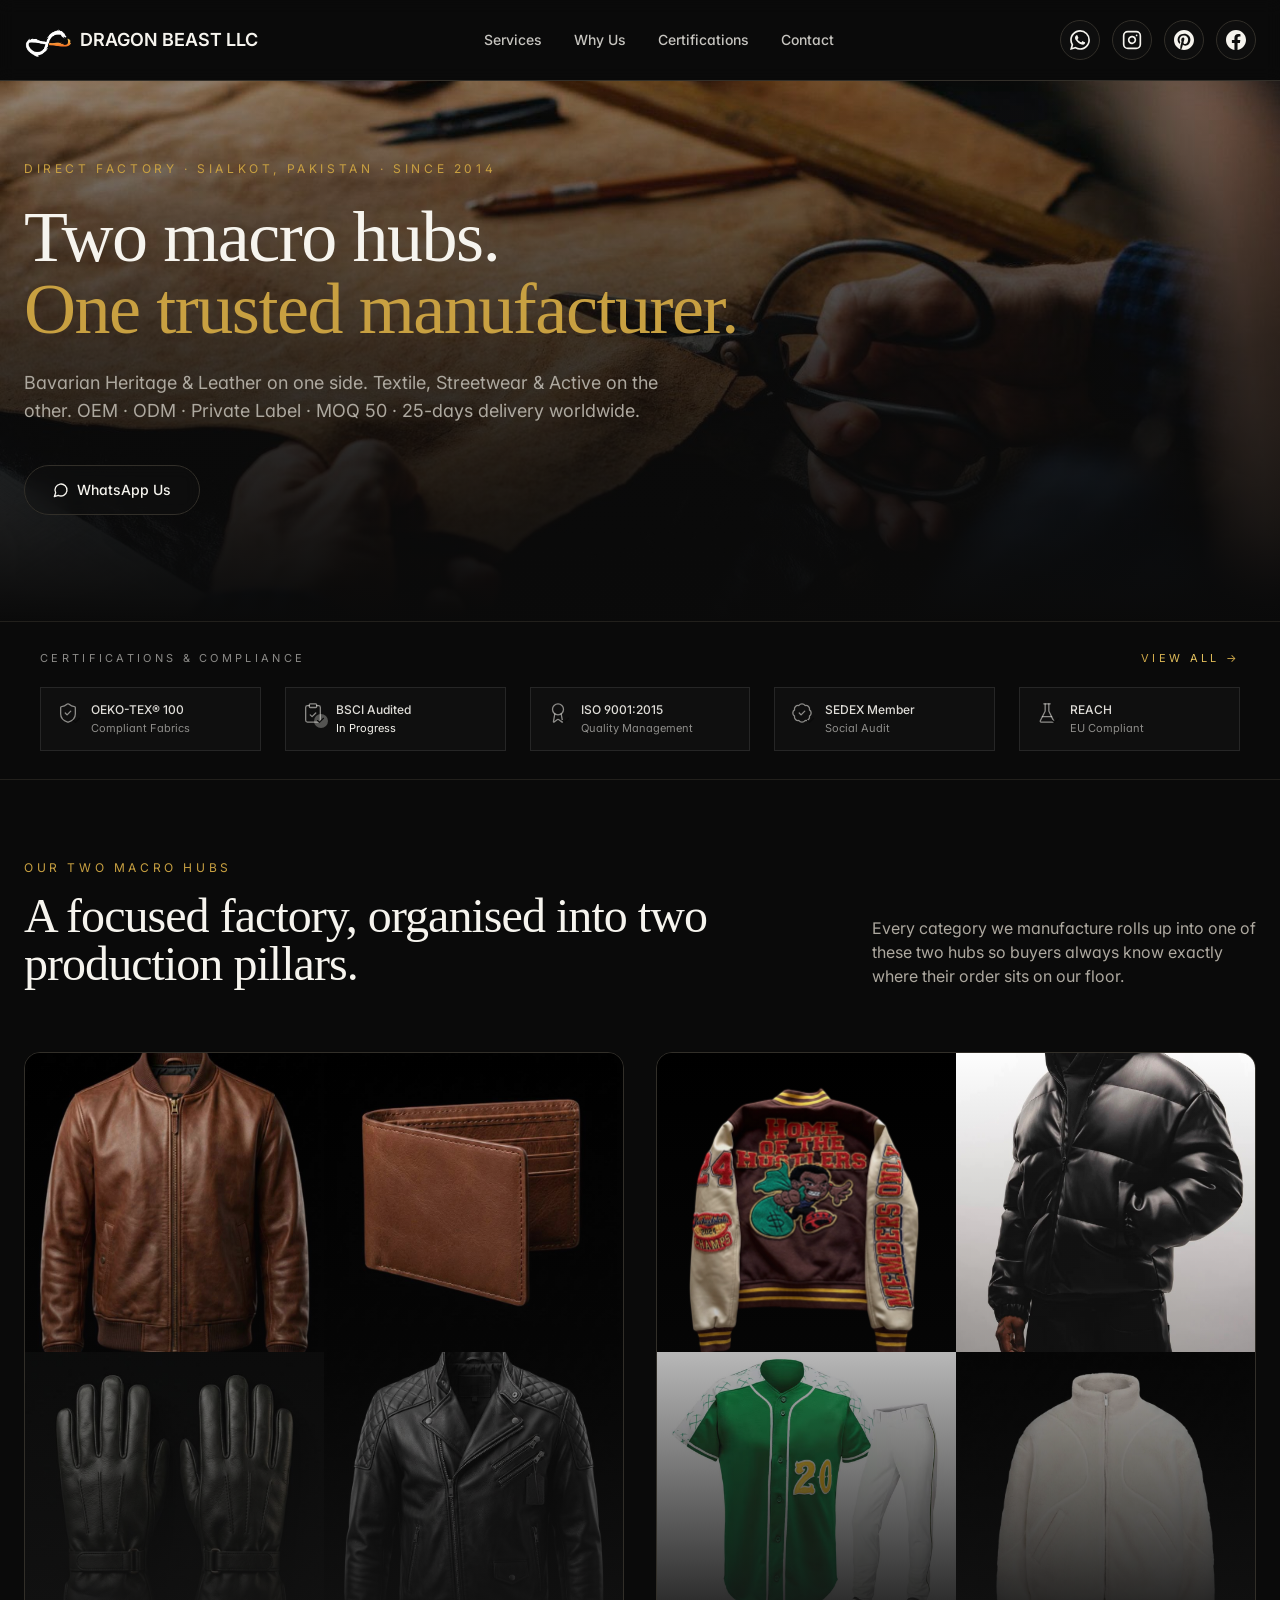
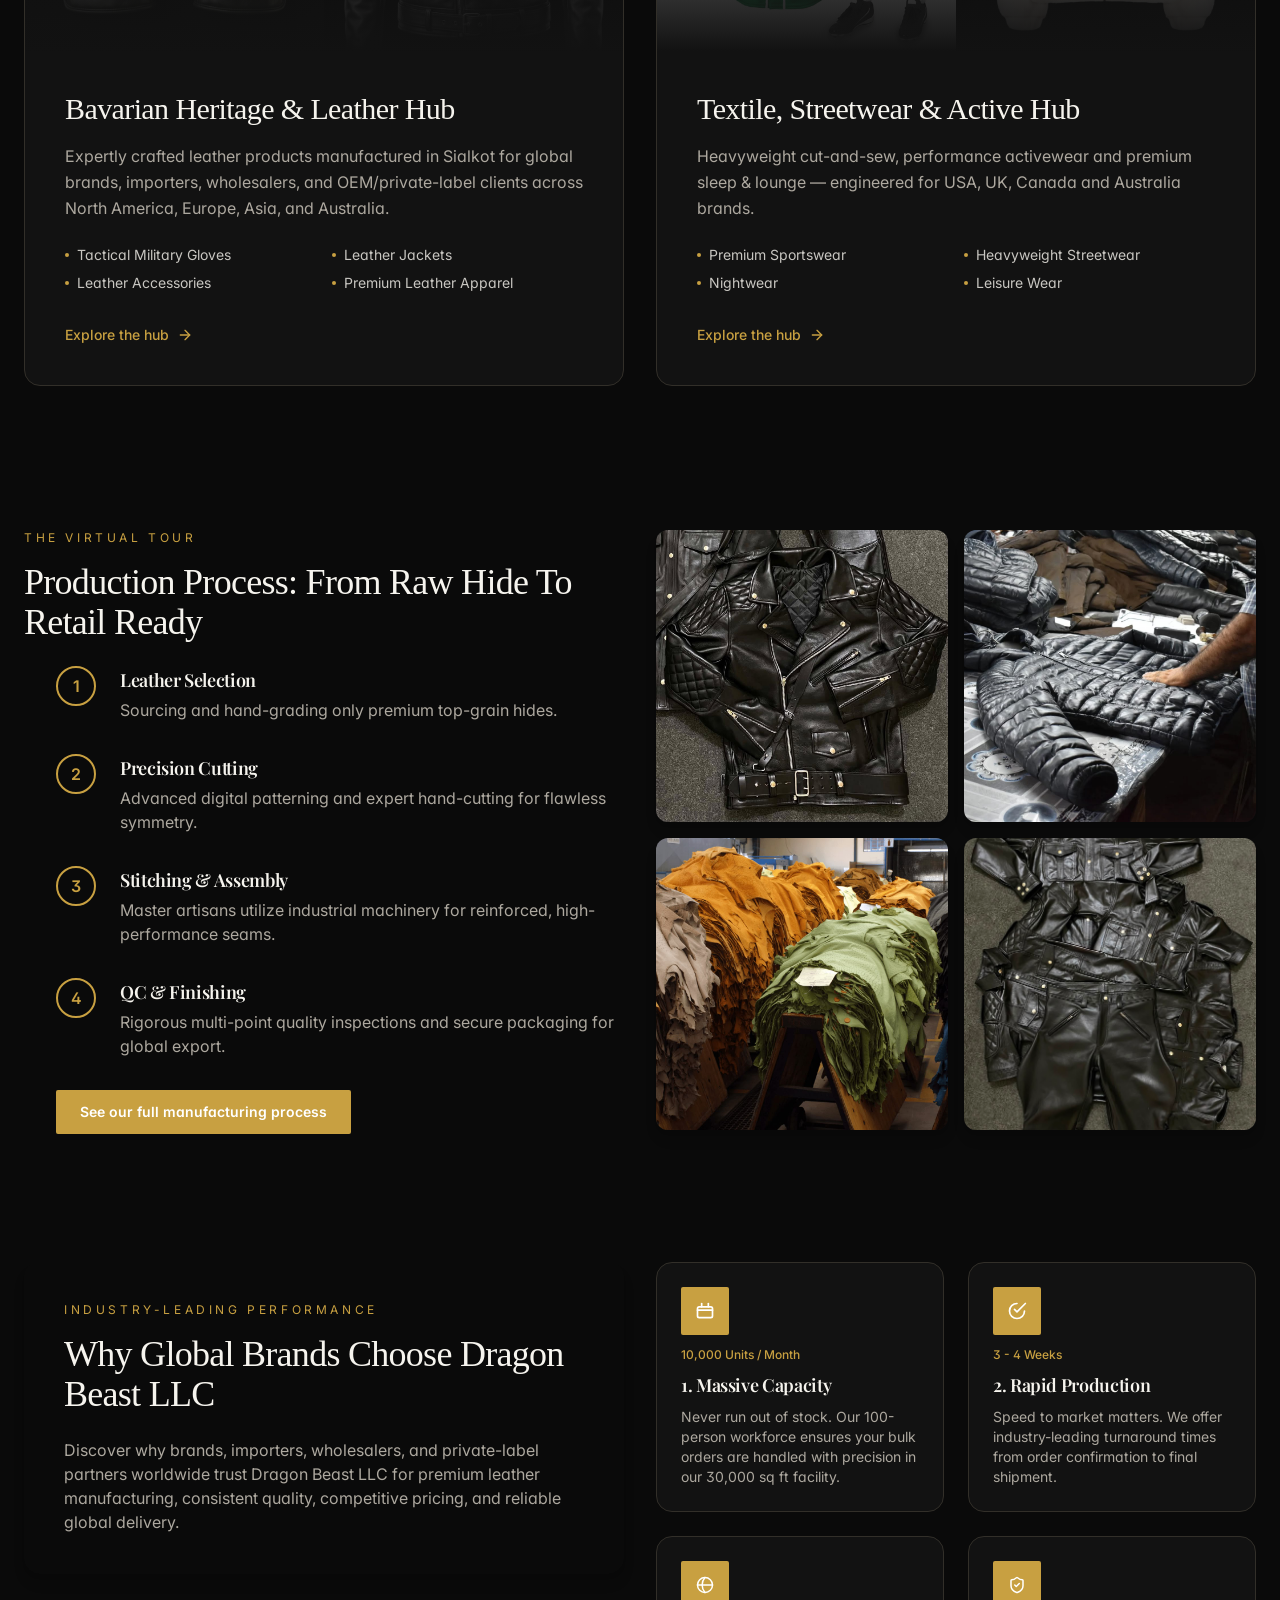
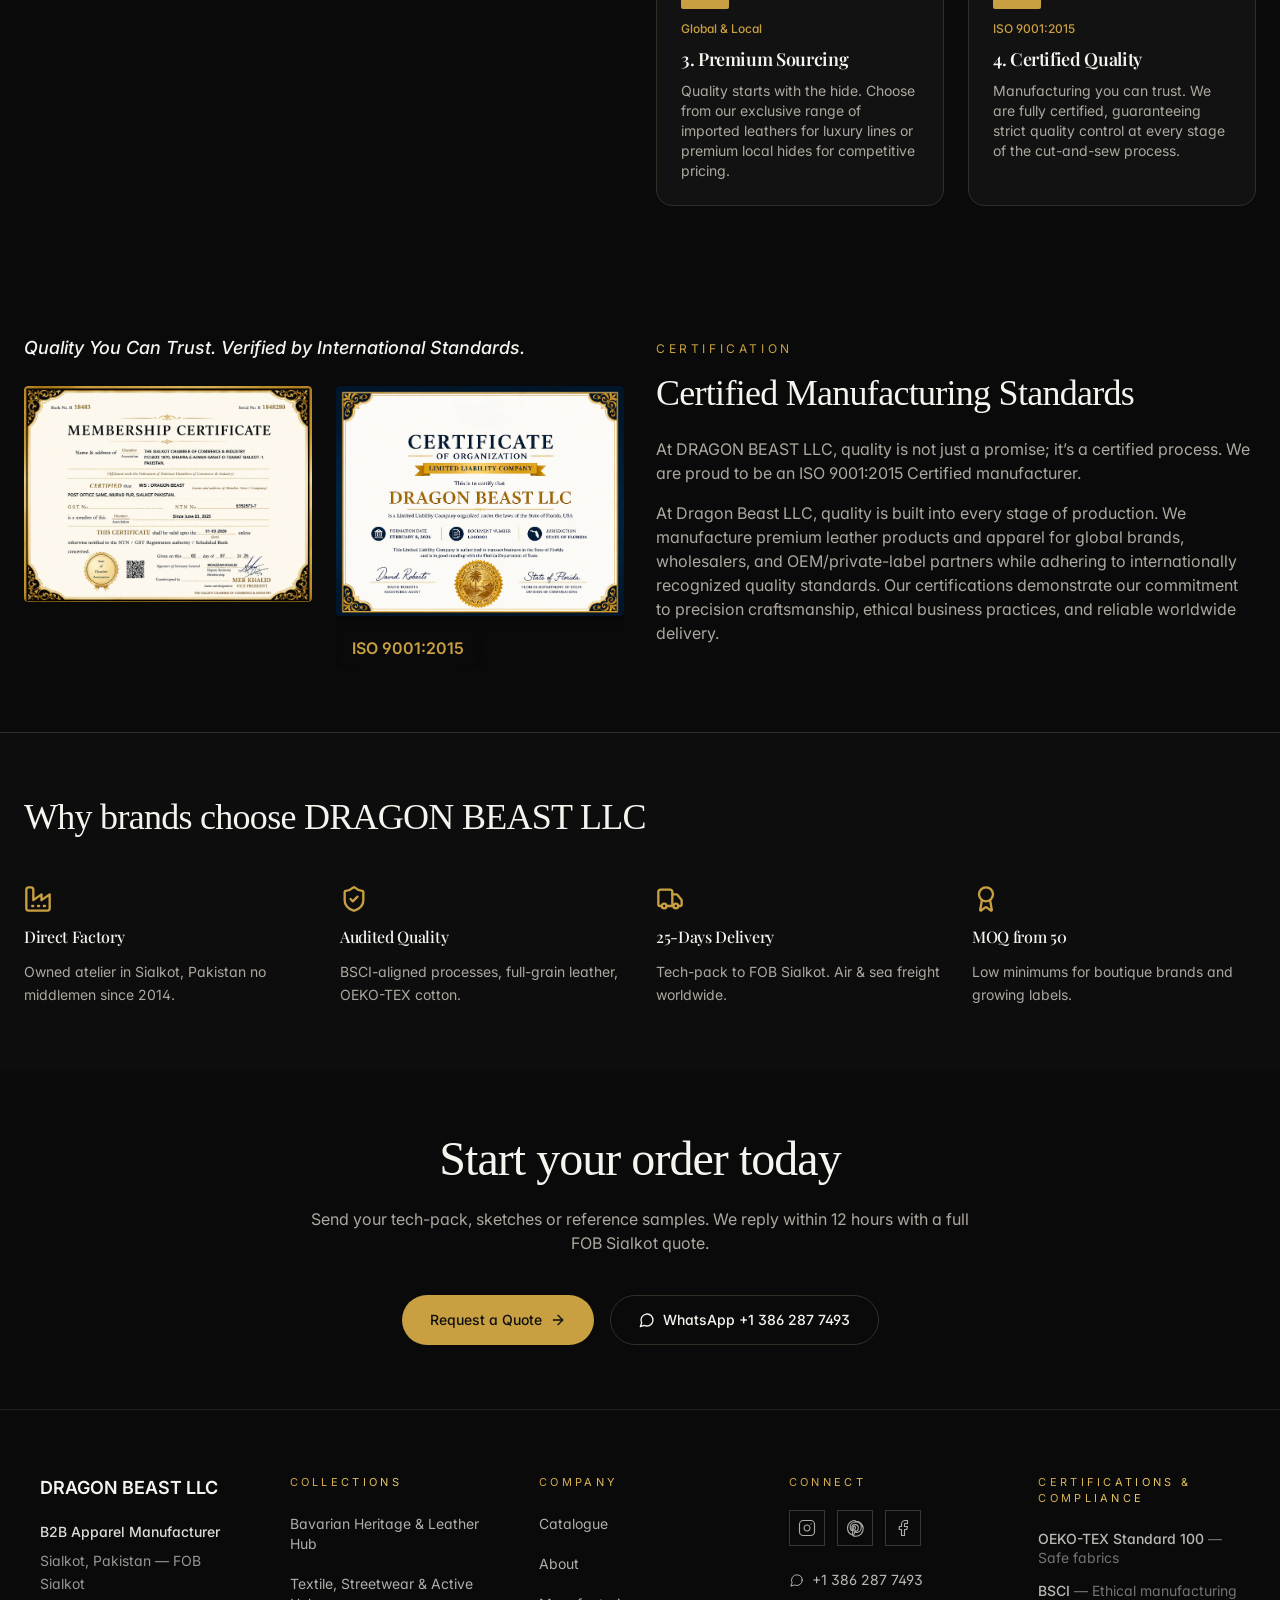
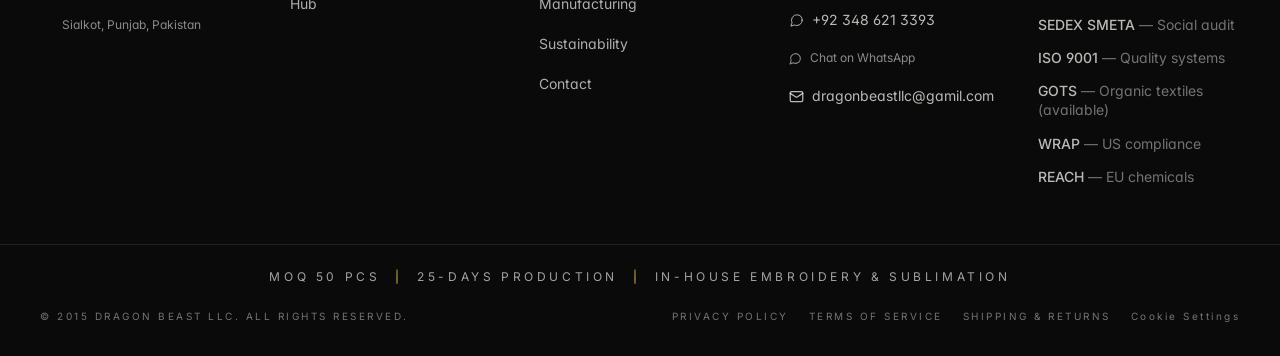
==== commit b3de65cc: "Update delivery time text from 25-Day to 25-Days" ====
--- a/zayn/index.html
+++ b/zayn/index.html
@@ -1288,7 +1288,7 @@
             <div class="relative mx-auto w-full max-w-7xl px-6 pb-20 pt-20">
                 <p class="text-xs uppercase tracking-[0.3em] text-primary mb-6">Direct Factory · Sialkot, Pakistan · Since 2014</p>
                 <h1 class="font-serif text-4xl md:text-6xl lg:text-7xl leading-tight max-w-4xl">Two macro hubs.<br><span class="text-primary">One trusted manufacturer.</span></h1>
-                <p class="mt-6 max-w-2xl text-lg text-muted-foreground">Bavarian Heritage &amp; Leather on one side. Textile, Streetwear &amp; Active on the other. OEM · ODM · Private Label · MOQ 50 · 25-day delivery worldwide.</p>
+                <p class="mt-6 max-w-2xl text-lg text-muted-foreground">Bavarian Heritage &amp; Leather on one side. Textile, Streetwear &amp; Active on the other. OEM · ODM · Private Label · MOQ 50 · 25-days delivery worldwide.</p>
                 <div class="mt-10 flex flex-wrap gap-4">
                     <a href="https://wa.me/13862877493?text=Hello%20DRAGON%20BEAST%20LLC%2C%20I'd%20like%20to%20request%20a%20quote." target="_blank" rel="noopener noreferrer" class="inline-flex items-center gap-2 rounded-full border border-border bg-card/40 backdrop-blur px-7 py-3.5 text-sm font-medium hover:bg-card transition"><svg xmlns="http://www.w3.org/2000/svg" width="24" height="24" viewBox="0 0 24 24" fill="none" stroke="currentColor" stroke-width="2" stroke-linecap="round" stroke-linejoin="round" class="lucide lucide-message-circle h-4 w-4"><path d="M7.9 20A9 9 0 1 0 4 16.1L2 22Z"></path></svg>                        WhatsApp Us</a>
                 </div>
@@ -1567,7 +1567,7 @@
                     </div>
                     <div class="flex flex-col gap-3"><svg xmlns="http://www.w3.org/2000/svg" width="24" height="24" viewBox="0 0 24 24" fill="none" stroke="currentColor" stroke-width="2" stroke-linecap="round" stroke-linejoin="round" class="lucide lucide-truck h-7 w-7 text-primary"><path d="M14 18V6a2 2 0 0 0-2-2H4a2 2 0 0 0-2 2v11a1 1 0 0 0 1 1h2"></path><path d="M15 18H9"></path><path d="M19 18h2a1 1 0 0 0 1-1v-3.65a1 1 0 0 0-.22-.624l-3.48-4.35A1 1 0 0 0 17.52 8H14"></path><circle cx="17" cy="18" r="2"></circle><circle cx="7" cy="18" r="2"></circle></svg>
                         <h3
-                            class="font-medium">25-Day Delivery</h3>
+                            class="font-medium">25-Days Delivery</h3>
                             <p class="text-sm text-muted-foreground leading-relaxed">Tech-pack to FOB Sialkot. Air &amp; sea freight worldwide.</p>
                     </div>
                     <div class="flex flex-col gap-3"><svg xmlns="http://www.w3.org/2000/svg" width="24" height="24" viewBox="0 0 24 24" fill="none" stroke="currentColor" stroke-width="2" stroke-linecap="round" stroke-linejoin="round" class="lucide lucide-award h-7 w-7 text-primary"><path d="m15.477 12.89 1.515 8.526a.5.5 0 0 1-.81.47l-3.58-2.687a1 1 0 0 0-1.197 0l-3.586 2.686a.5.5 0 0 1-.81-.469l1.514-8.526"></path><circle cx="12" cy="8" r="6"></circle></svg>
@@ -1656,7 +1656,7 @@
                 </details>
             </div>
             <div class="container-luxe mt-14 pt-6 border-t border-foreground/10">
-                <p class="text-center text-[11px] md:text-xs uppercase tracking-[0.3em] text-foreground/65">MOQ 50 pcs <span class="text-gold mx-2">|</span> 25-Day Production <span class="text-gold mx-2">|</span> In-House Embroidery &amp; Sublimation</p>
+                <p class="text-center text-[11px] md:text-xs uppercase tracking-[0.3em] text-foreground/65">MOQ 50 pcs <span class="text-gold mx-2">|</span> 25-Days Production <span class="text-gold mx-2">|</span> In-House Embroidery &amp; Sublimation</p>
             </div>
             <div class="container-luxe mt-6 flex flex-col md:flex-row items-center justify-between gap-3">
                 <p class="text-[10px] uppercase tracking-[0.25em] text-foreground/45">© 2015 DRAGON BEAST LLC. All rights reserved.</p>
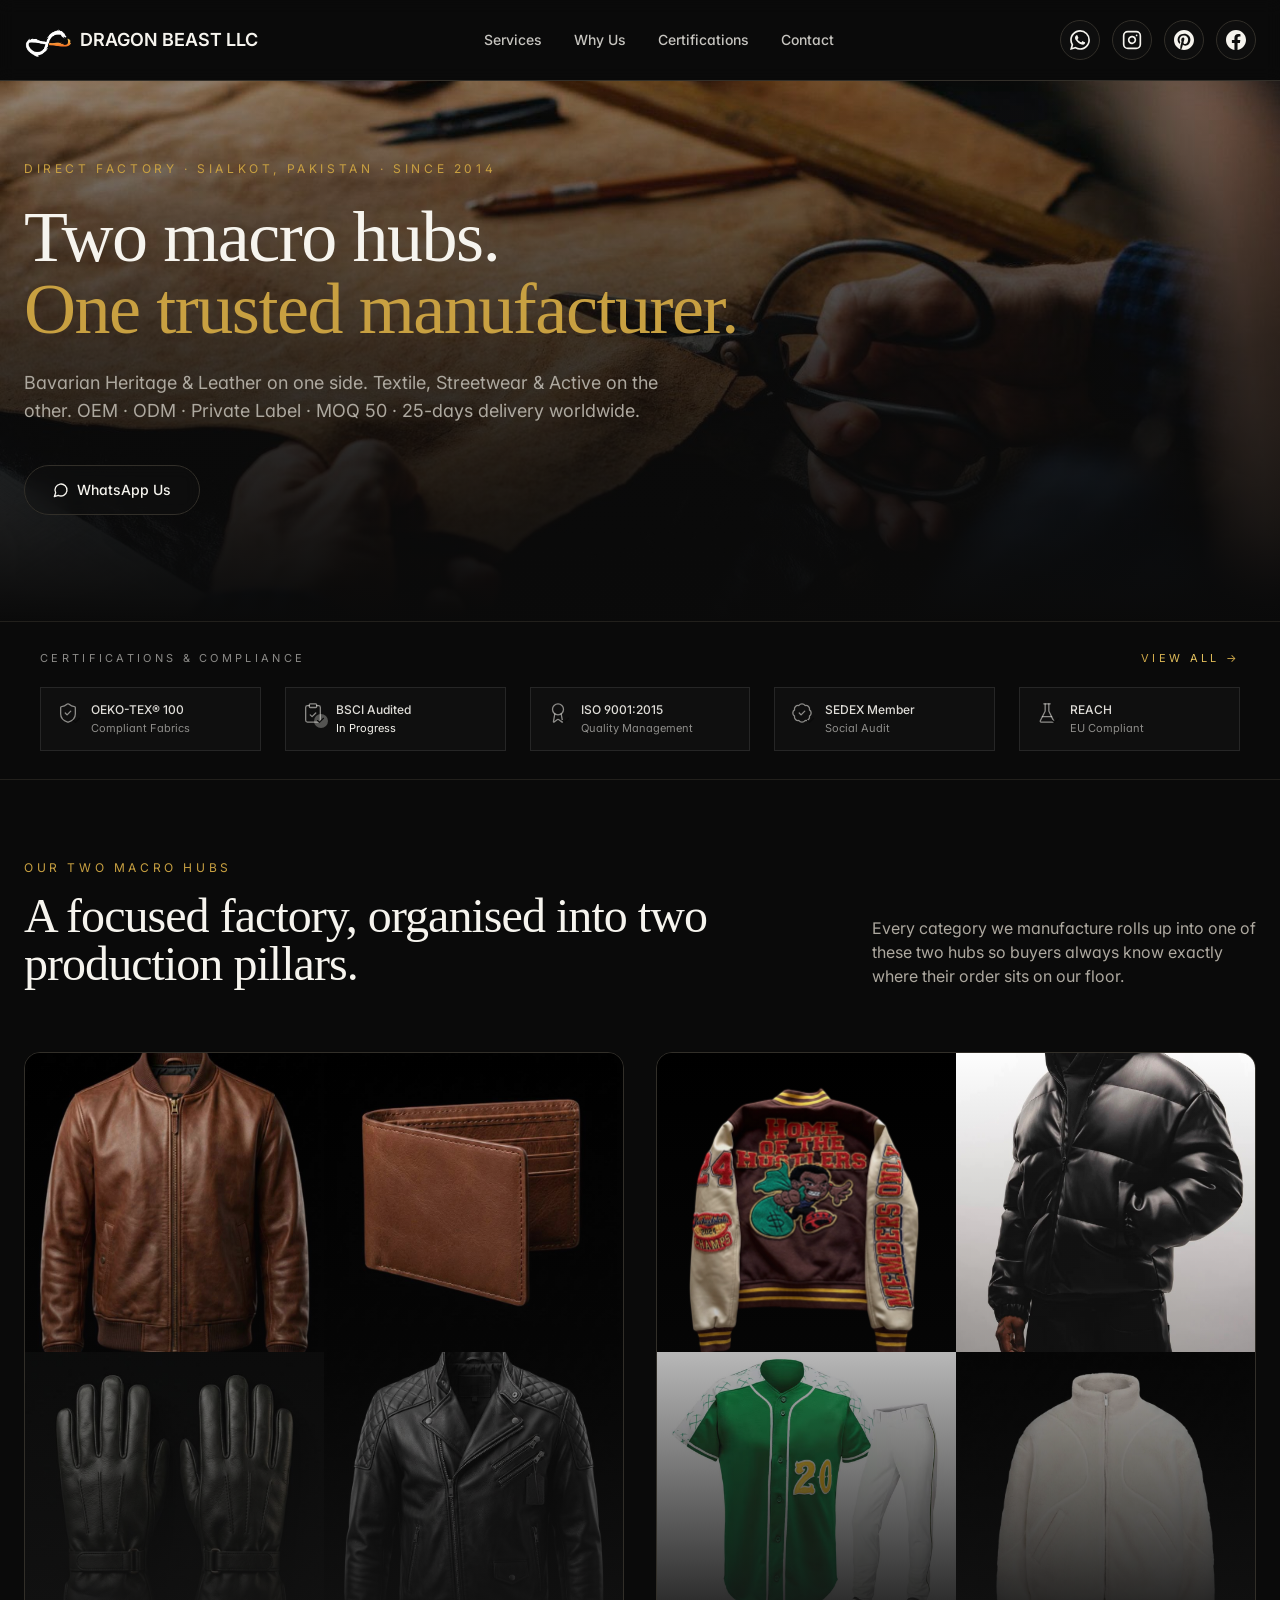
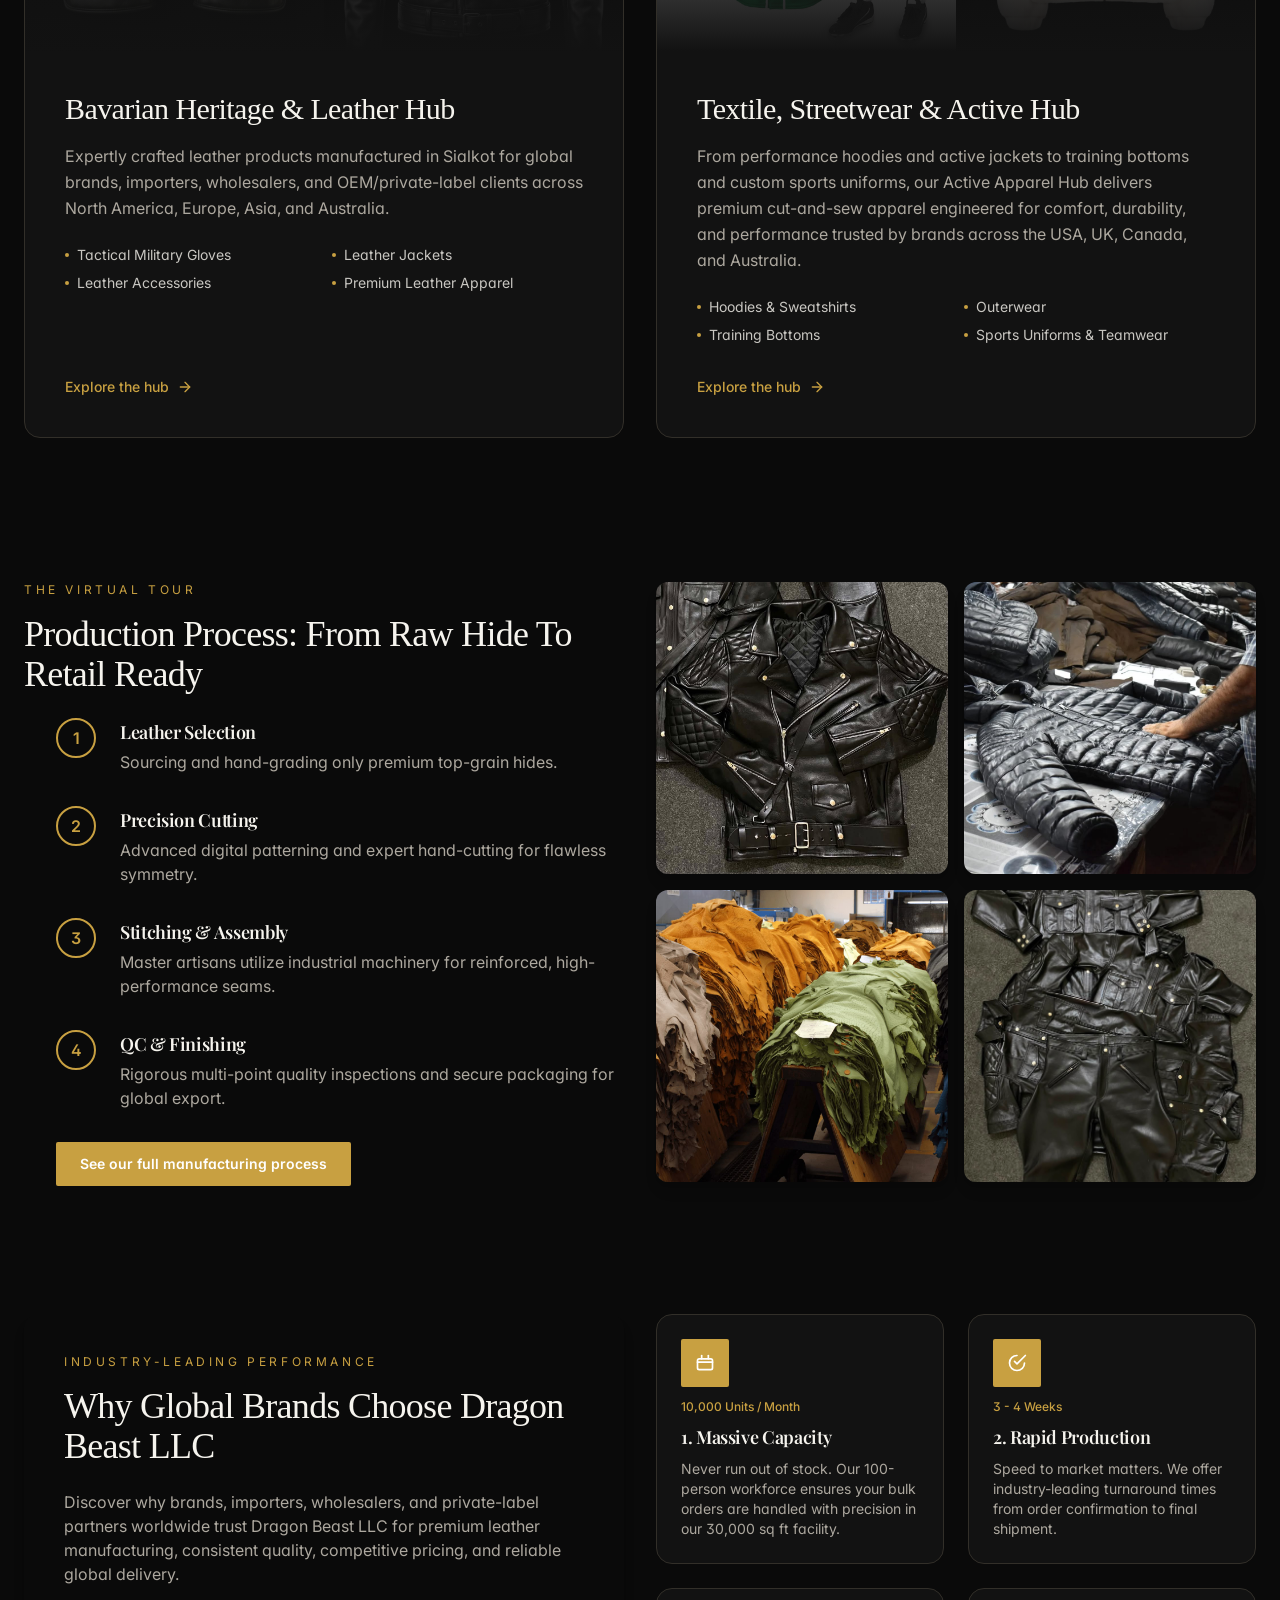
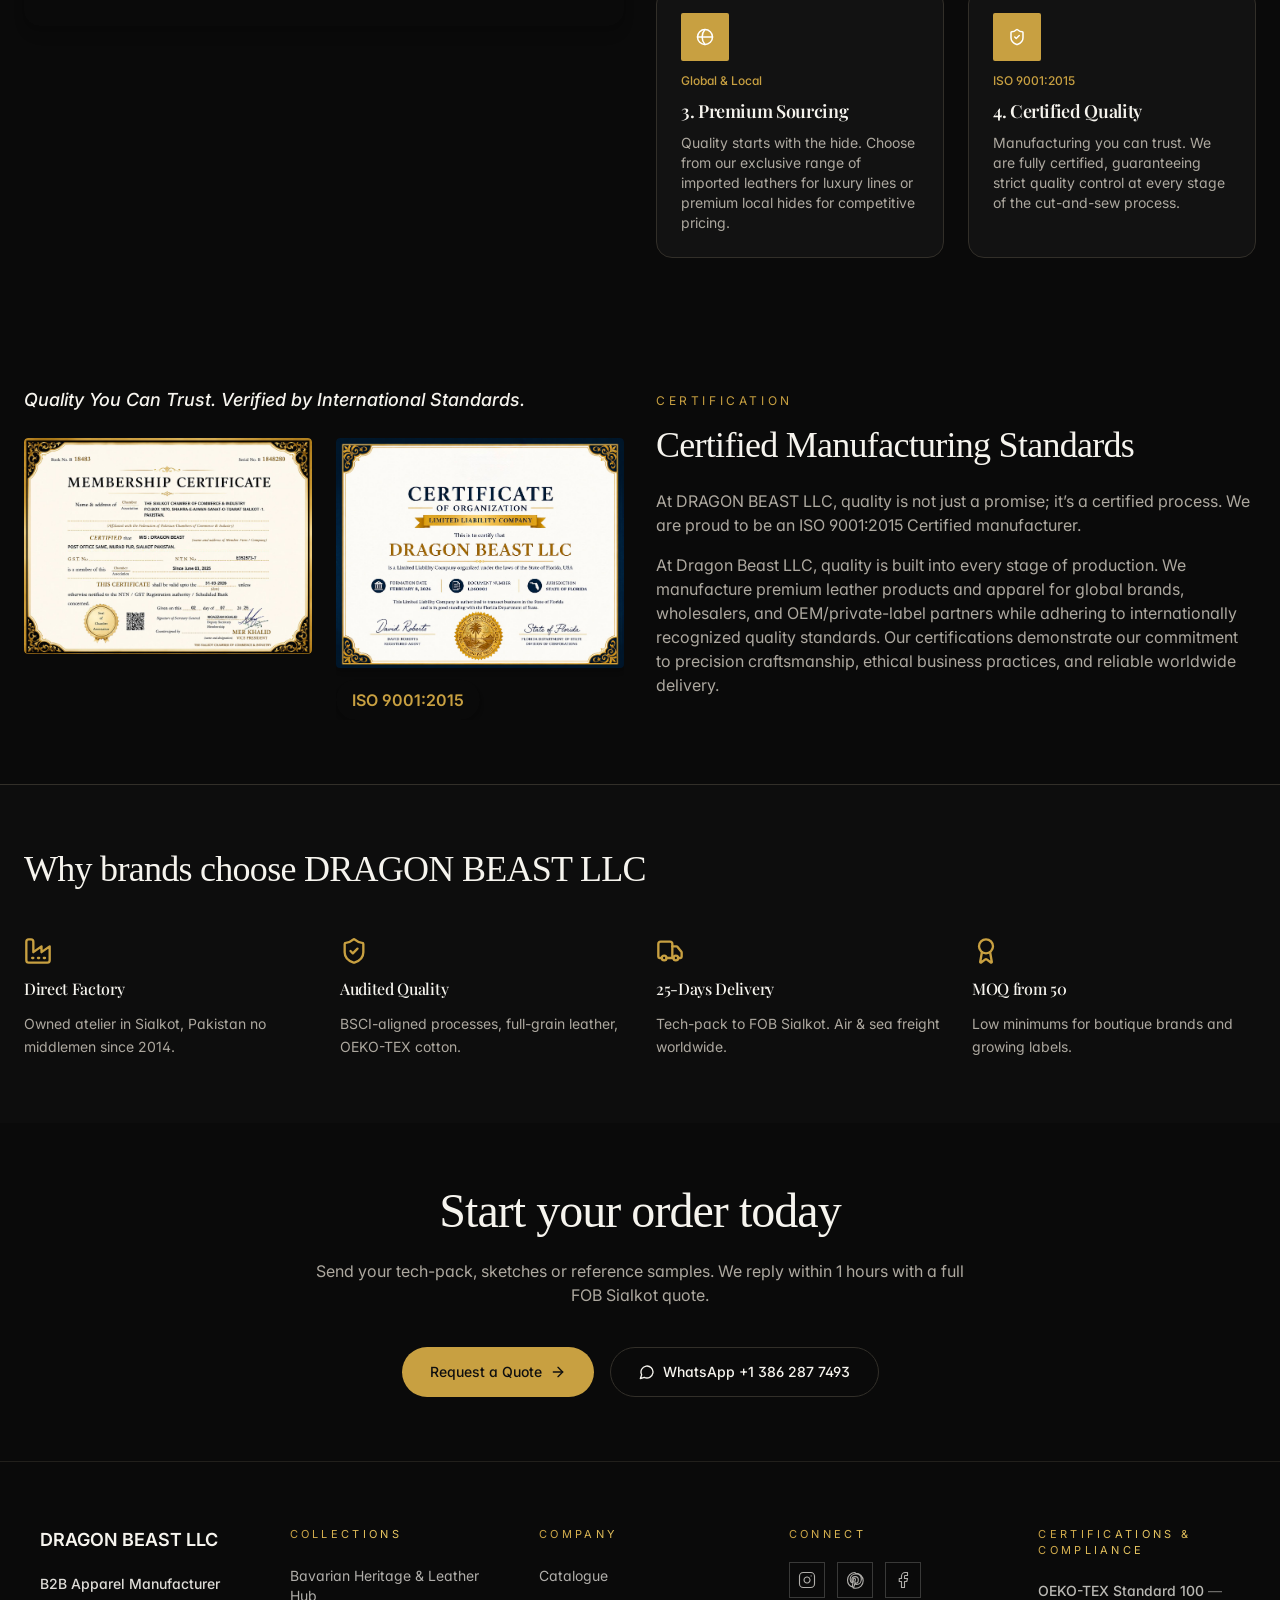
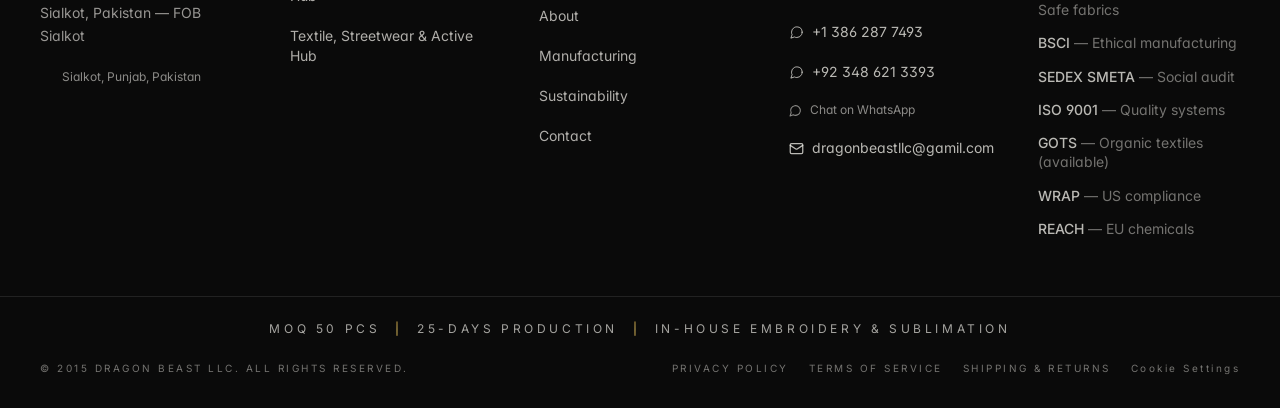
==== commit 4b0644ae: "Update footer collection names across all pages and update active hub description" ====
--- a/zayn/index.html
+++ b/zayn/index.html
@@ -1396,12 +1396,12 @@
                         </div>
                         <div class="flex flex-1 flex-col p-8 md:p-10">
                             <h3 class="font-serif text-2xl md:text-3xl mb-4 group-hover:text-primary transition-colors">Textile, Streetwear &amp; Active Hub</h3>
-                            <p class="text-muted-foreground mb-6 leading-relaxed">Heavyweight cut-and-sew, performance activewear and premium sleep &amp; lounge — engineered for USA, UK, Canada and Australia brands.</p>
+                            <p class="text-muted-foreground mb-6 leading-relaxed">From performance hoodies and active jackets to training bottoms and custom sports uniforms, our Active Apparel Hub delivers premium cut-and-sew apparel engineered for comfort, durability, and performance trusted by brands across the USA, UK, Canada, and Australia.</p>
                             <ul class="mb-8 grid grid-cols-2 gap-x-4 gap-y-2 text-sm">
-                                <li class="flex items-center gap-2 text-foreground/80"><span class="h-1 w-1 rounded-full bg-primary"></span>Premium Sportswear</li>
-                                <li class="flex items-center gap-2 text-foreground/80"><span class="h-1 w-1 rounded-full bg-primary"></span>Heavyweight Streetwear</li>
-                                <li class="flex items-center gap-2 text-foreground/80"><span class="h-1 w-1 rounded-full bg-primary"></span>Nightwear</li>
-                                <li class="flex items-center gap-2 text-foreground/80"><span class="h-1 w-1 rounded-full bg-primary"></span>Leisure Wear</li>
+                                <li class="flex items-center gap-2 text-foreground/80"><span class="h-1 w-1 rounded-full bg-primary"></span>Hoodies & Sweatshirts</li>
+                                <li class="flex items-center gap-2 text-foreground/80"><span class="h-1 w-1 rounded-full bg-primary"></span>Outerwear</li>
+                                <li class="flex items-center gap-2 text-foreground/80"><span class="h-1 w-1 rounded-full bg-primary"></span>Training Bottoms</li>
+                                <li class="flex items-center gap-2 text-foreground/80"><span class="h-1 w-1 rounded-full bg-primary"></span>Sports Uniforms & Teamwear</li>
                             </ul>
                             <div class="mt-auto inline-flex items-center gap-2 text-sm font-medium text-primary">Explore the hub<svg xmlns="http://www.w3.org/2000/svg" width="24" height="24" viewBox="0 0 24 24" fill="none" stroke="currentColor" stroke-width="2" stroke-linecap="round" stroke-linejoin="round" class="lucide lucide-arrow-right h-4 w-4 transition-transform group-hover:translate-x-1"><path d="M5 12h14"></path><path d="m12 5 7 7-7 7"></path></svg></div>
                         </div>
@@ -1581,7 +1581,7 @@
         <section id="contact" class="bg-background py-16" style="scroll-margin-top:5rem;">
             <div class="mx-auto max-w-4xl px-6 text-center">
                 <h2 class="font-serif text-3xl md:text-5xl mb-6">Start your order today</h2>
-                <p class="text-muted-foreground mb-10 max-w-2xl mx-auto">Send your tech-pack, sketches or reference samples. We reply within 12 hours with a full FOB Sialkot quote.</p>
+                <p class="text-muted-foreground mb-10 max-w-2xl mx-auto">Send your tech-pack, sketches or reference samples. We reply within 1 hours with a full FOB Sialkot quote.</p>
                 <div class="flex flex-wrap justify-center gap-4"><a class="inline-flex items-center gap-2 rounded-full bg-primary px-7 py-3.5 text-sm font-medium text-primary-foreground hover:opacity-90 transition" href="#contact" data-discover="true">Request a Quote <svg xmlns="http://www.w3.org/2000/svg" width="24" height="24" viewBox="0 0 24 24" fill="none" stroke="currentColor" stroke-width="2" stroke-linecap="round" stroke-linejoin="round" class="lucide lucide-arrow-right h-4 w-4"><path d="M5 12h14"></path><path d="m12 5 7 7-7 7"></path></svg></a>
                     <a
                         href="https://wa.me/13862877493?text=Hello%20DRAGON%20BEAST%20LLC%2C%20I'd%20like%20to%20request%20a%20quote." target="_blank" rel="noopener noreferrer" class="inline-flex items-center gap-2 rounded-full border border-border px-7 py-3.5 text-sm font-medium hover:bg-card transition"><svg xmlns="http://www.w3.org/2000/svg" width="24" height="24" viewBox="0 0 24 24" fill="none" stroke="currentColor" stroke-width="2" stroke-linecap="round" stroke-linejoin="round" class="lucide lucide-message-circle h-4 w-4"><path d="M7.9 20A9 9 0 1 0 4 16.1L2 22Z"></path></svg>                        WhatsApp +1 386 287 7493</a>
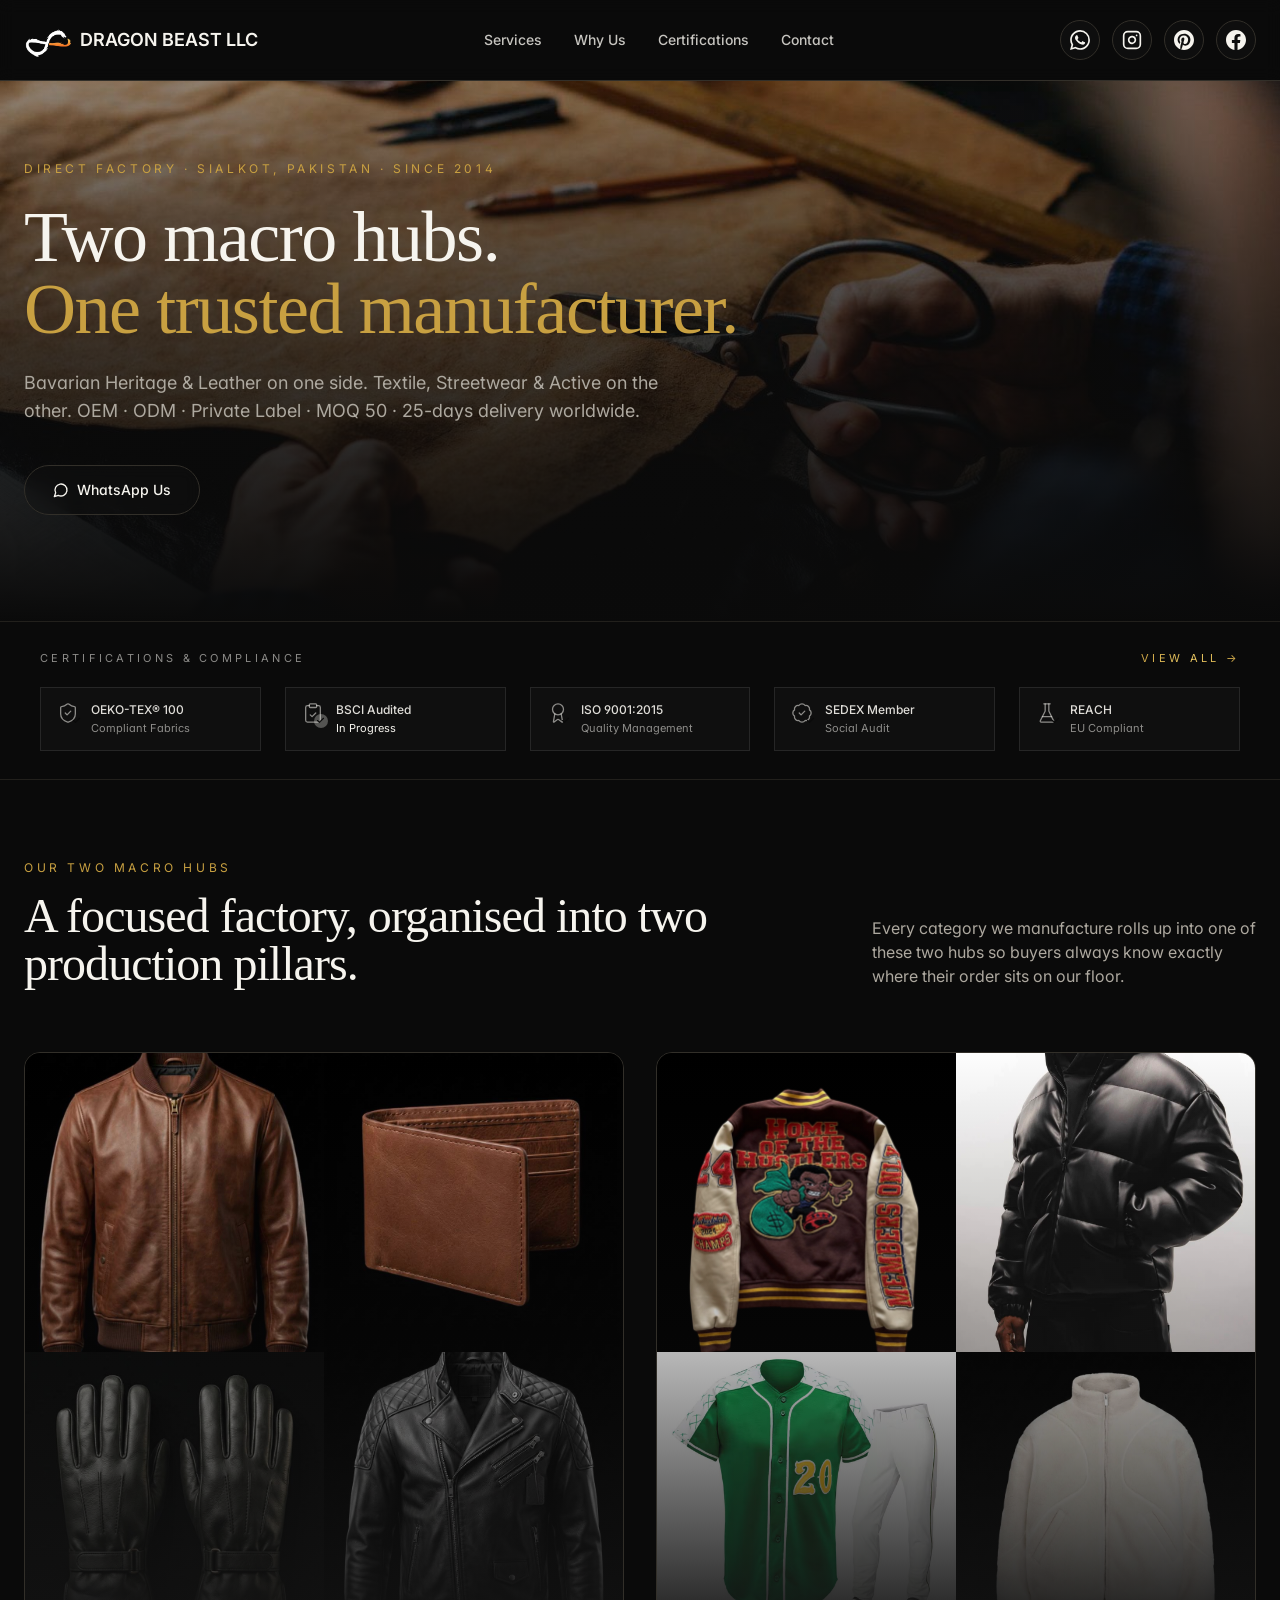
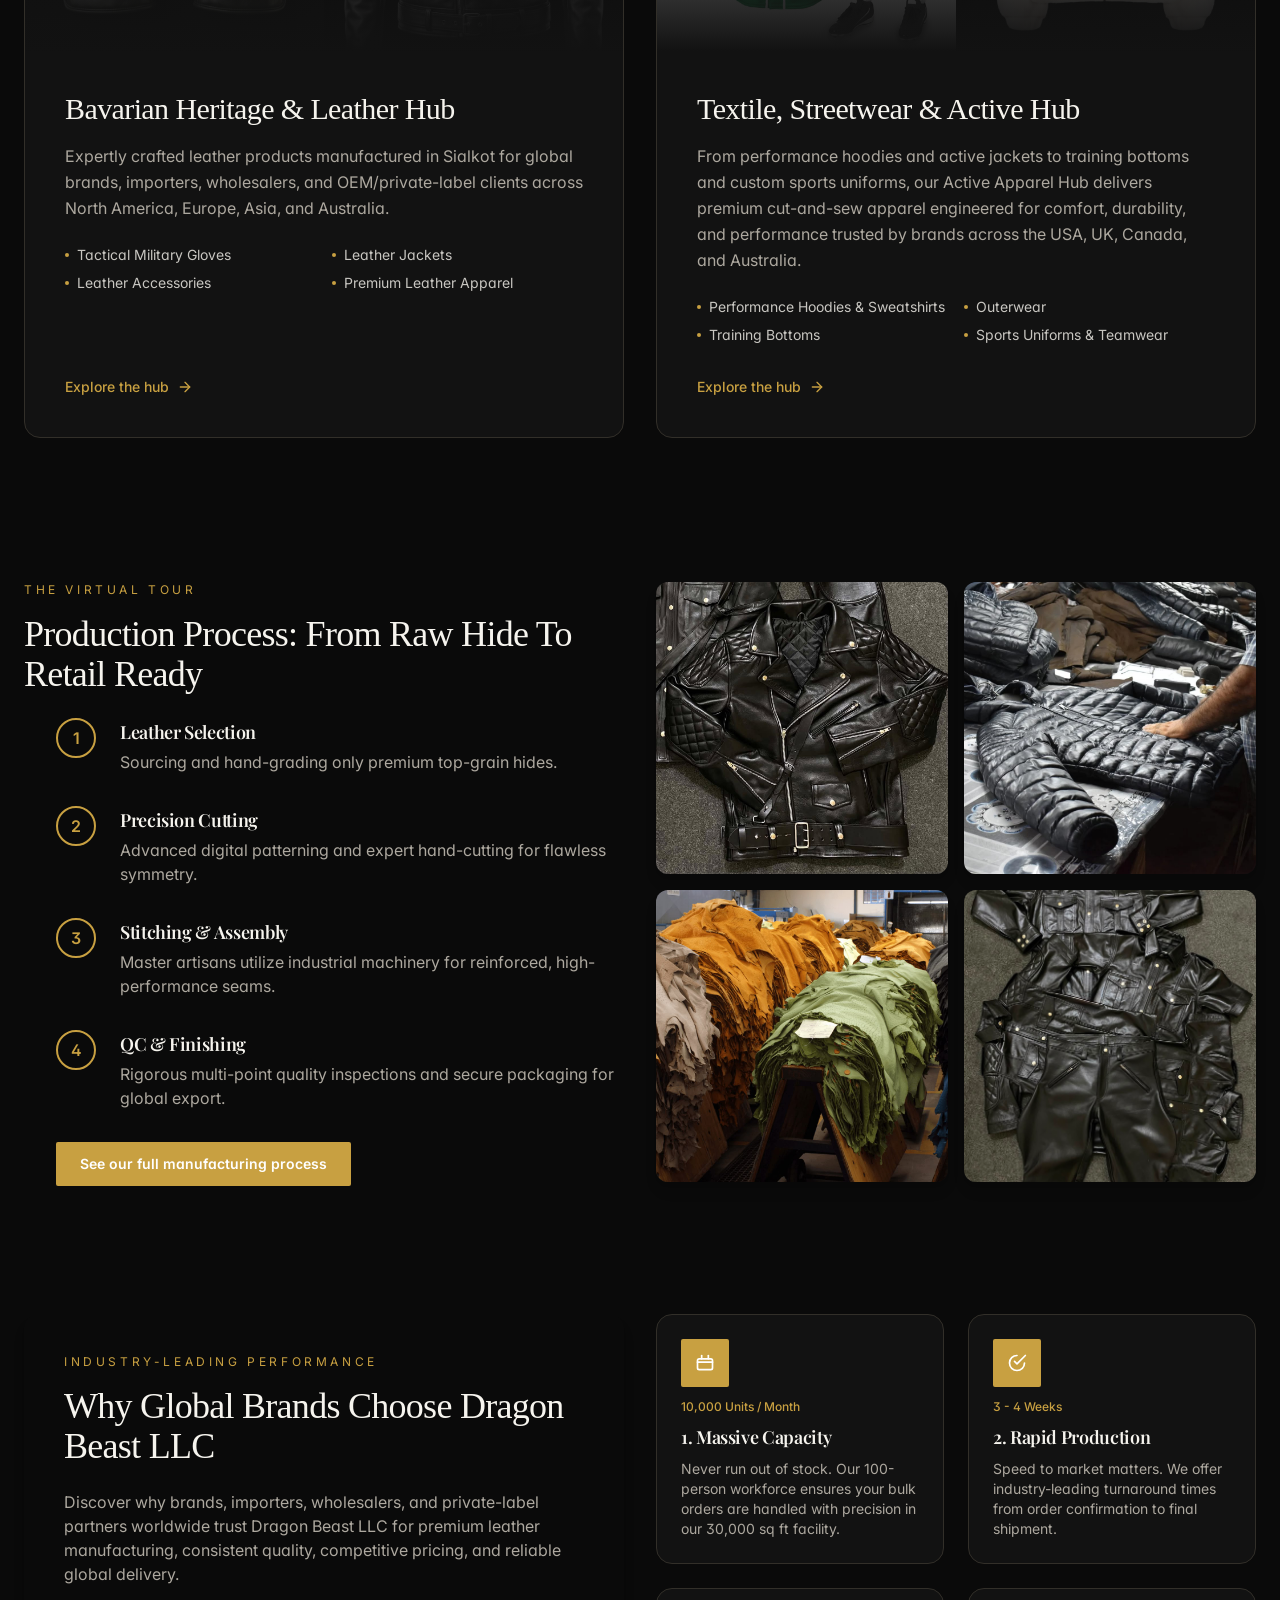
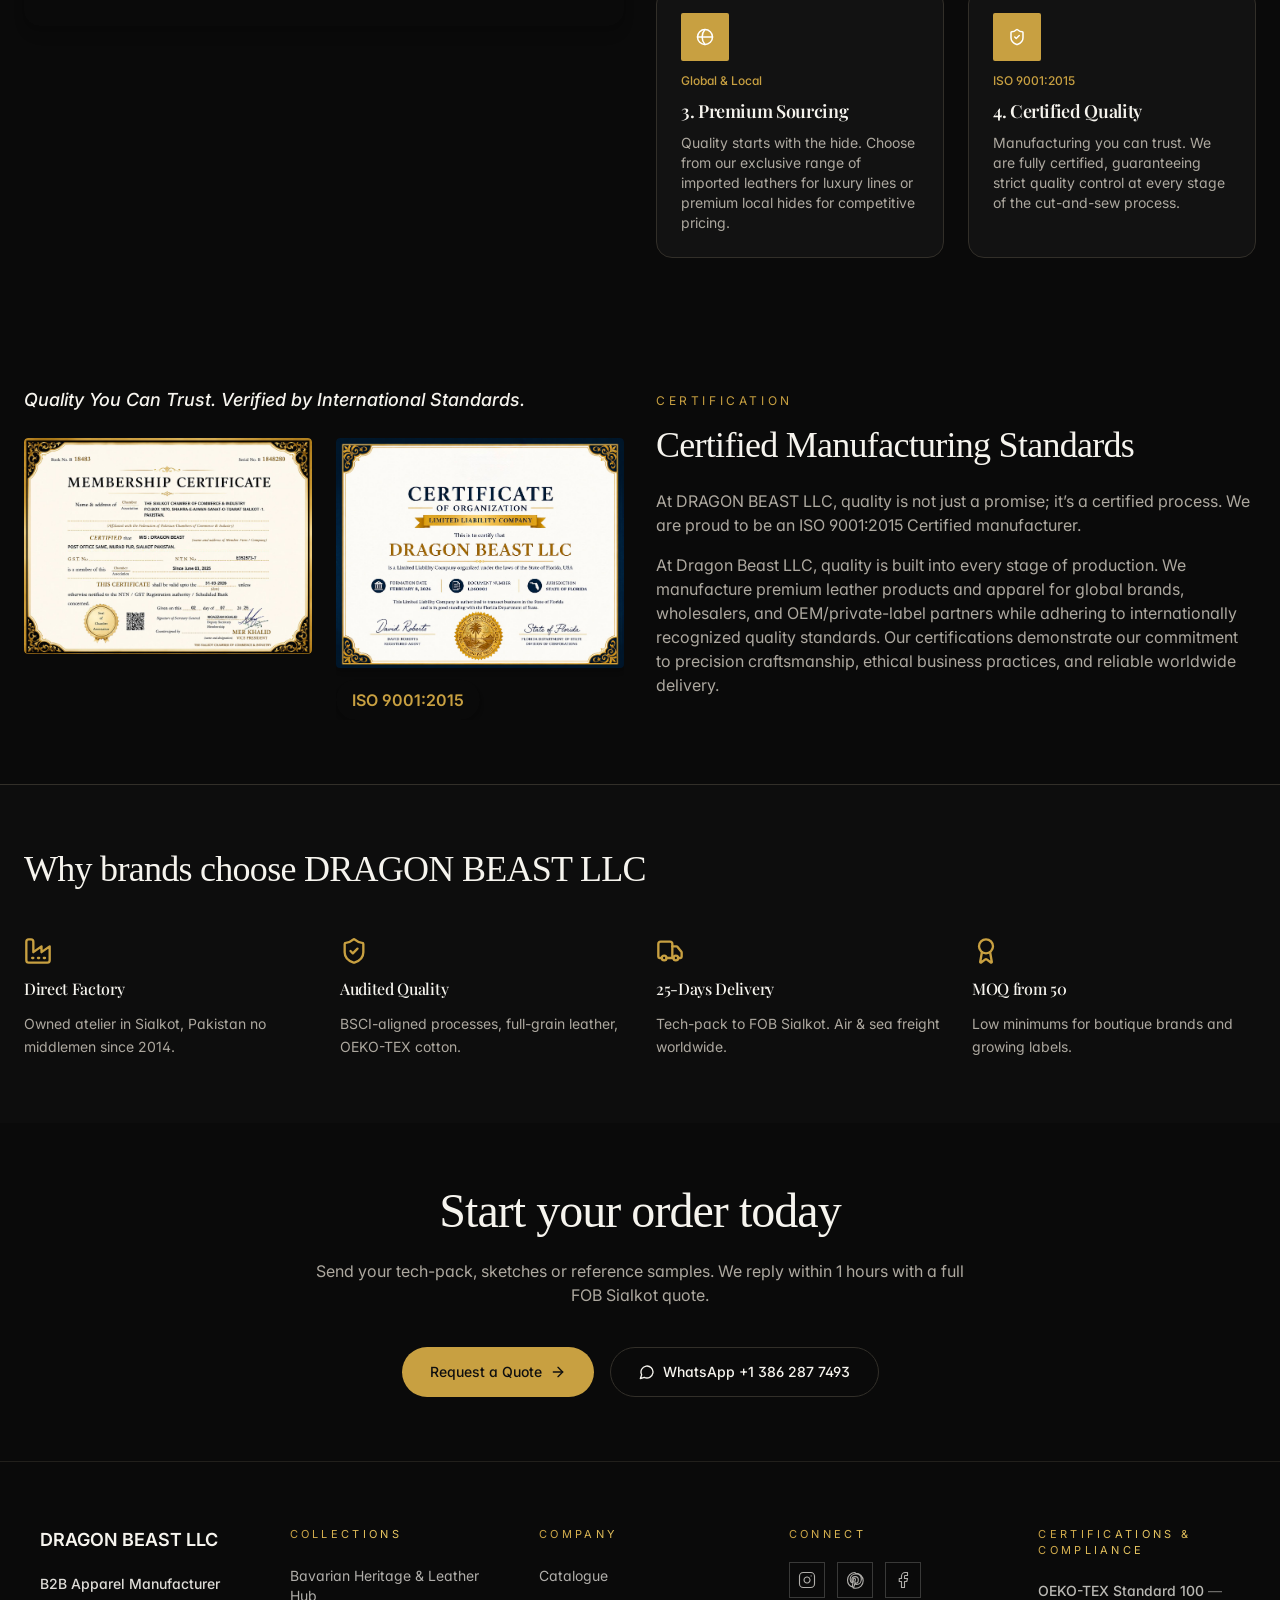
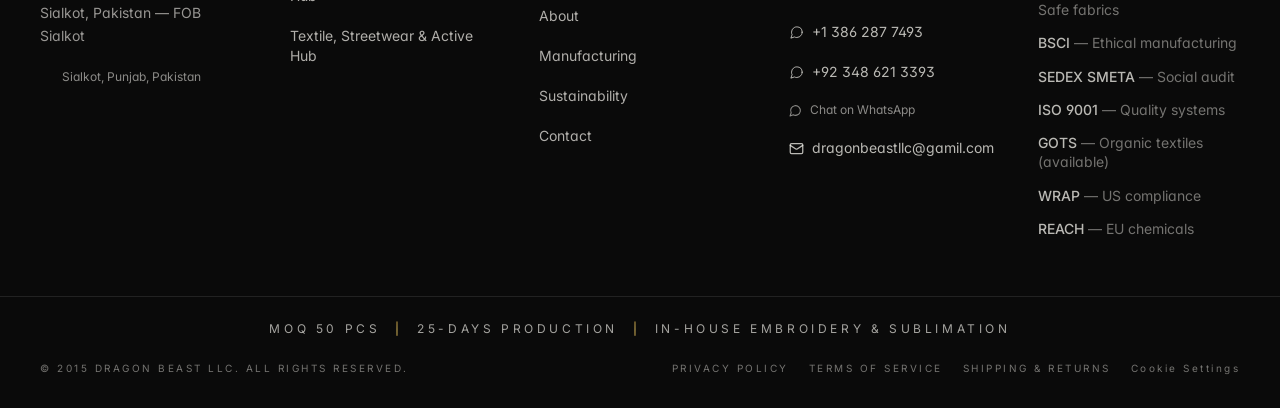
==== commit 27e13241: "Update active hub hoodie text and leather.html footer" ====
--- a/zayn/index.html
+++ b/zayn/index.html
@@ -1398,7 +1398,7 @@
                             <h3 class="font-serif text-2xl md:text-3xl mb-4 group-hover:text-primary transition-colors">Textile, Streetwear &amp; Active Hub</h3>
                             <p class="text-muted-foreground mb-6 leading-relaxed">From performance hoodies and active jackets to training bottoms and custom sports uniforms, our Active Apparel Hub delivers premium cut-and-sew apparel engineered for comfort, durability, and performance trusted by brands across the USA, UK, Canada, and Australia.</p>
                             <ul class="mb-8 grid grid-cols-2 gap-x-4 gap-y-2 text-sm">
-                                <li class="flex items-center gap-2 text-foreground/80"><span class="h-1 w-1 rounded-full bg-primary"></span>Hoodies & Sweatshirts</li>
+                                <li class="flex items-center gap-2 text-foreground/80"><span class="h-1 w-1 rounded-full bg-primary"></span>Performance Hoodies & Sweatshirts</li>
                                 <li class="flex items-center gap-2 text-foreground/80"><span class="h-1 w-1 rounded-full bg-primary"></span>Outerwear</li>
                                 <li class="flex items-center gap-2 text-foreground/80"><span class="h-1 w-1 rounded-full bg-primary"></span>Training Bottoms</li>
                                 <li class="flex items-center gap-2 text-foreground/80"><span class="h-1 w-1 rounded-full bg-primary"></span>Sports Uniforms & Teamwear</li>
